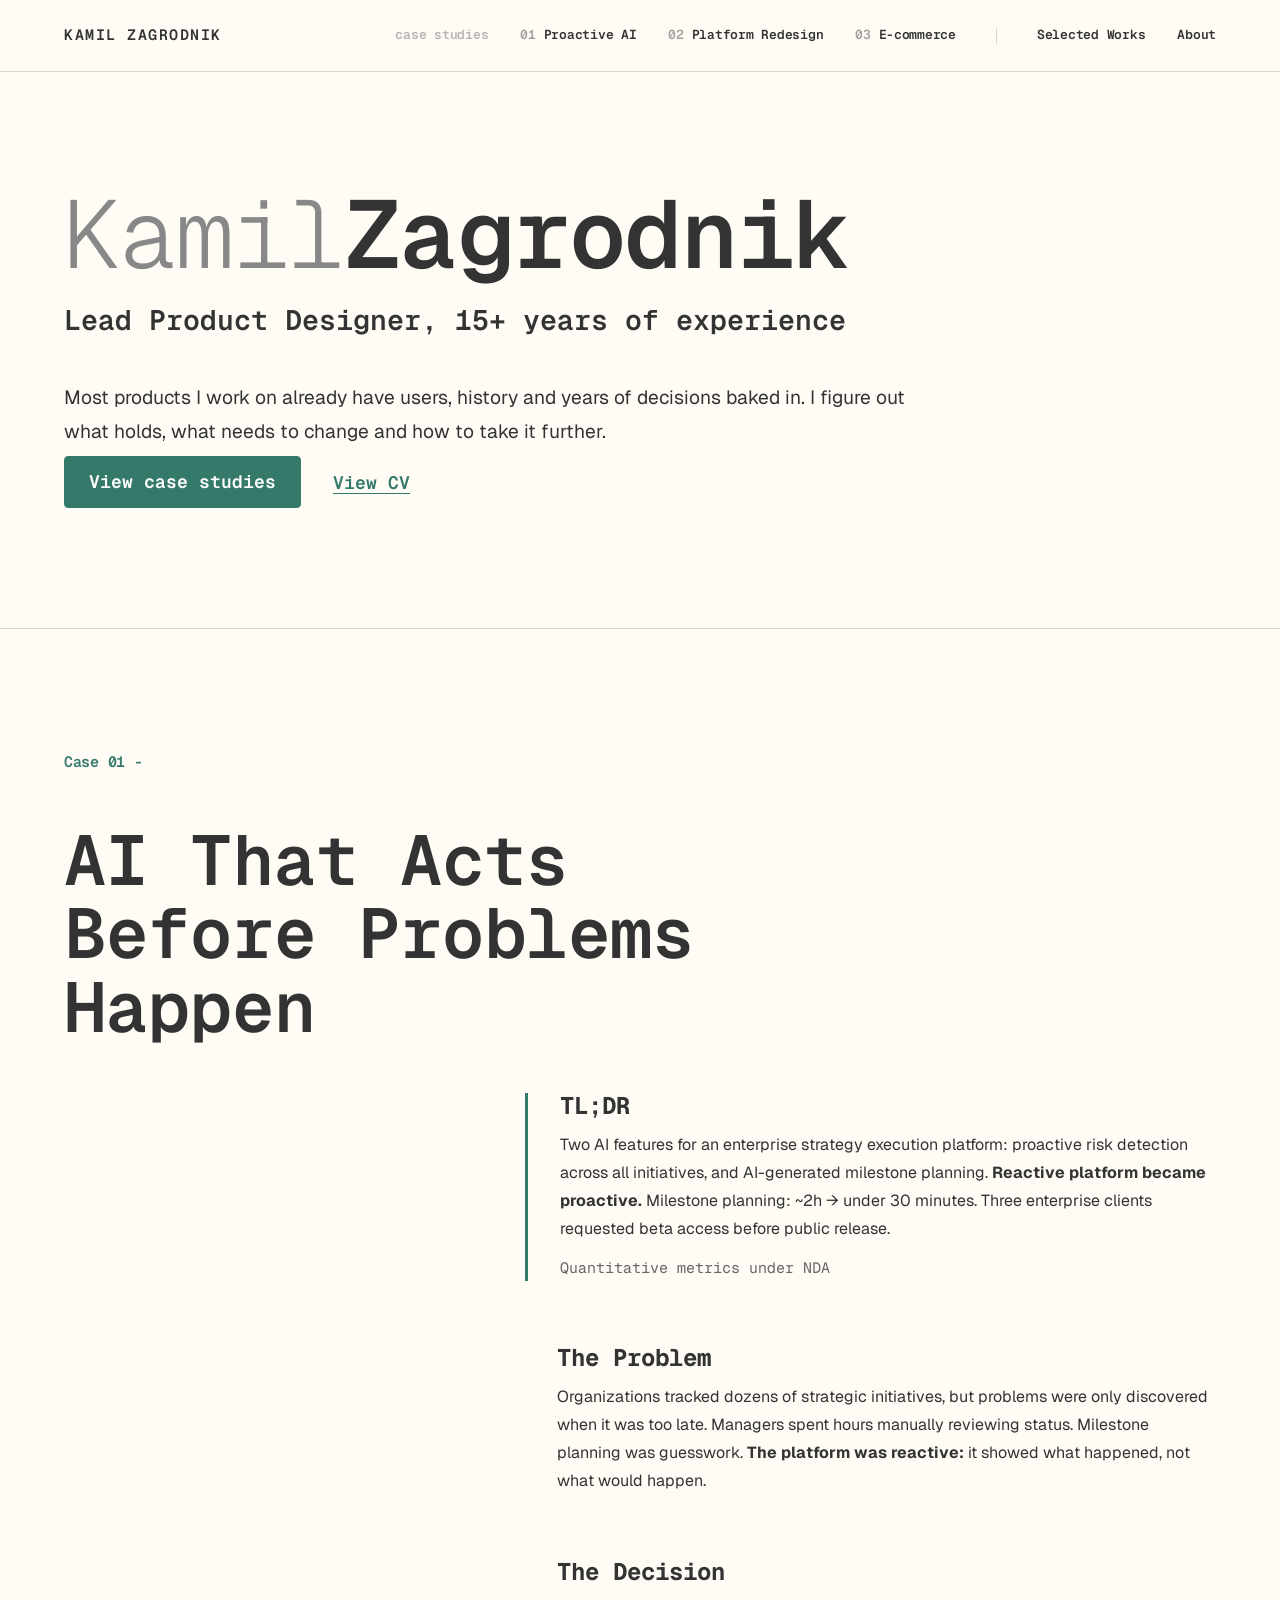
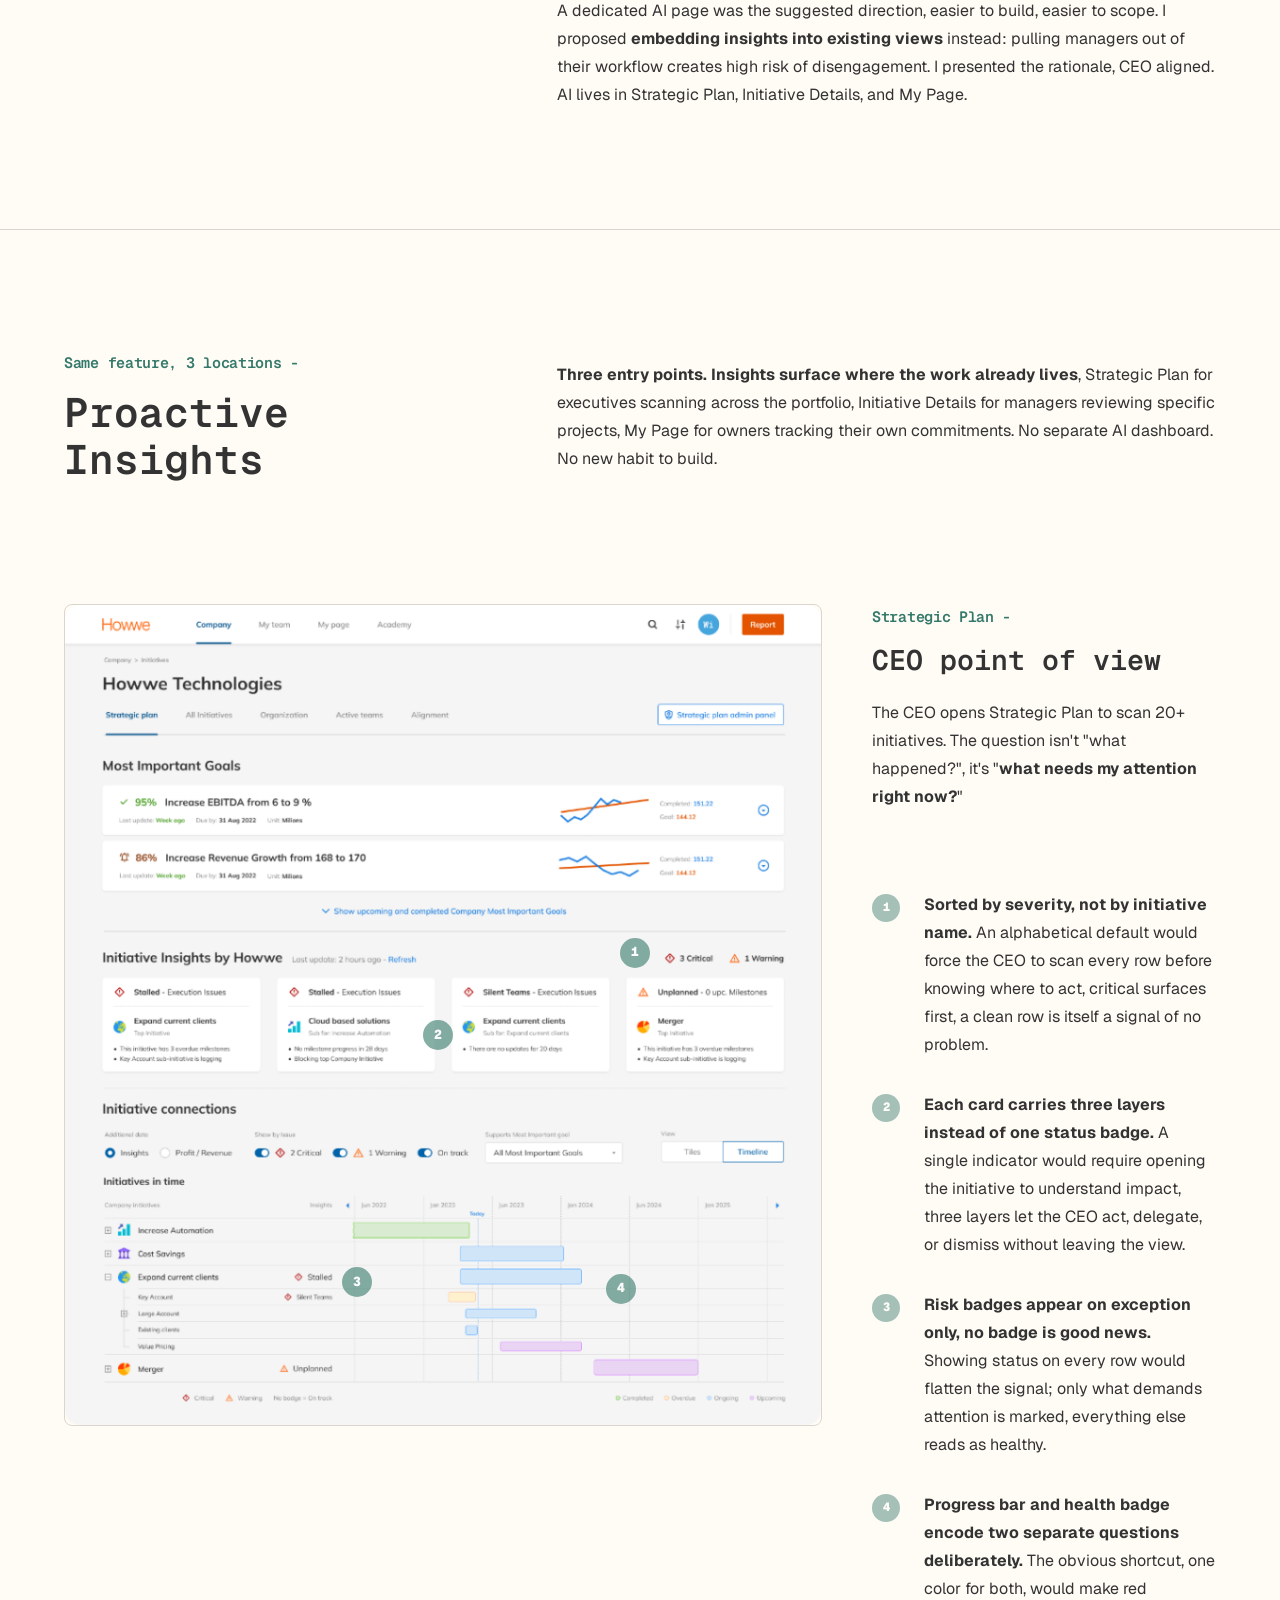
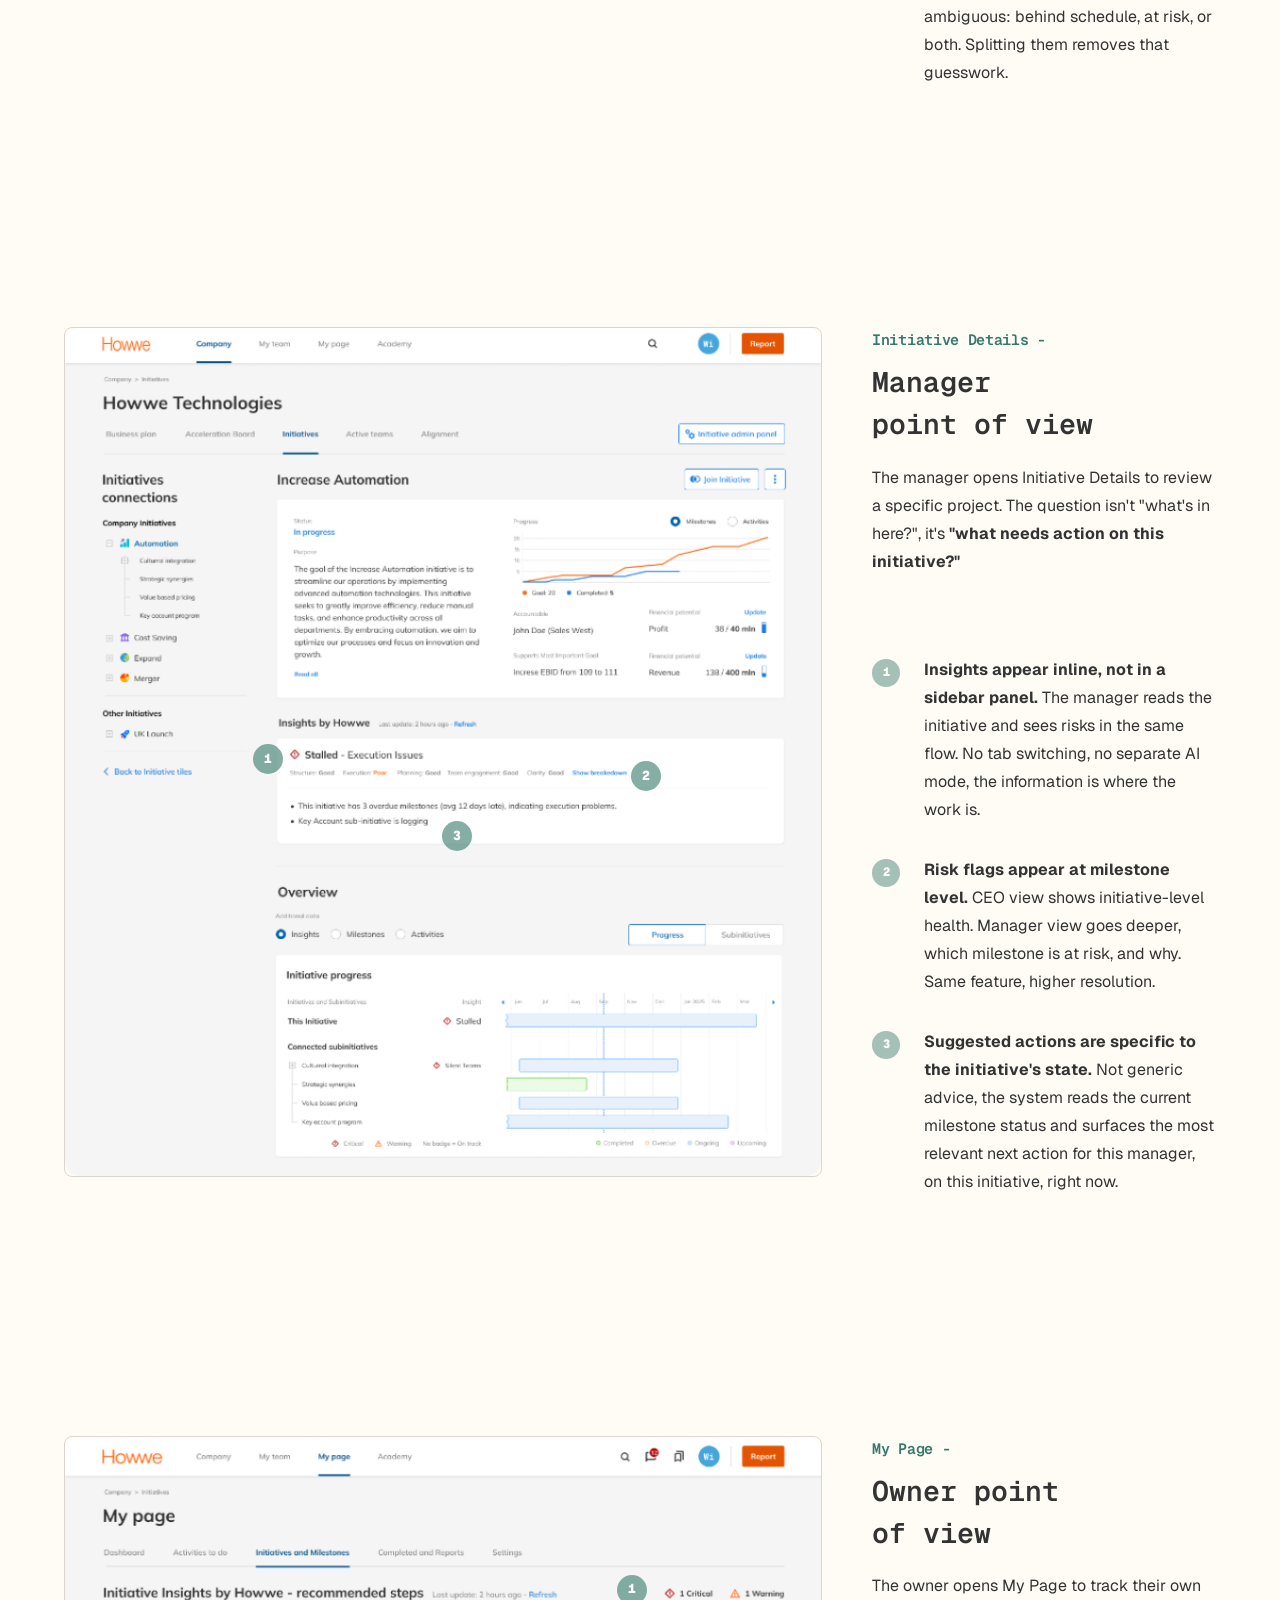
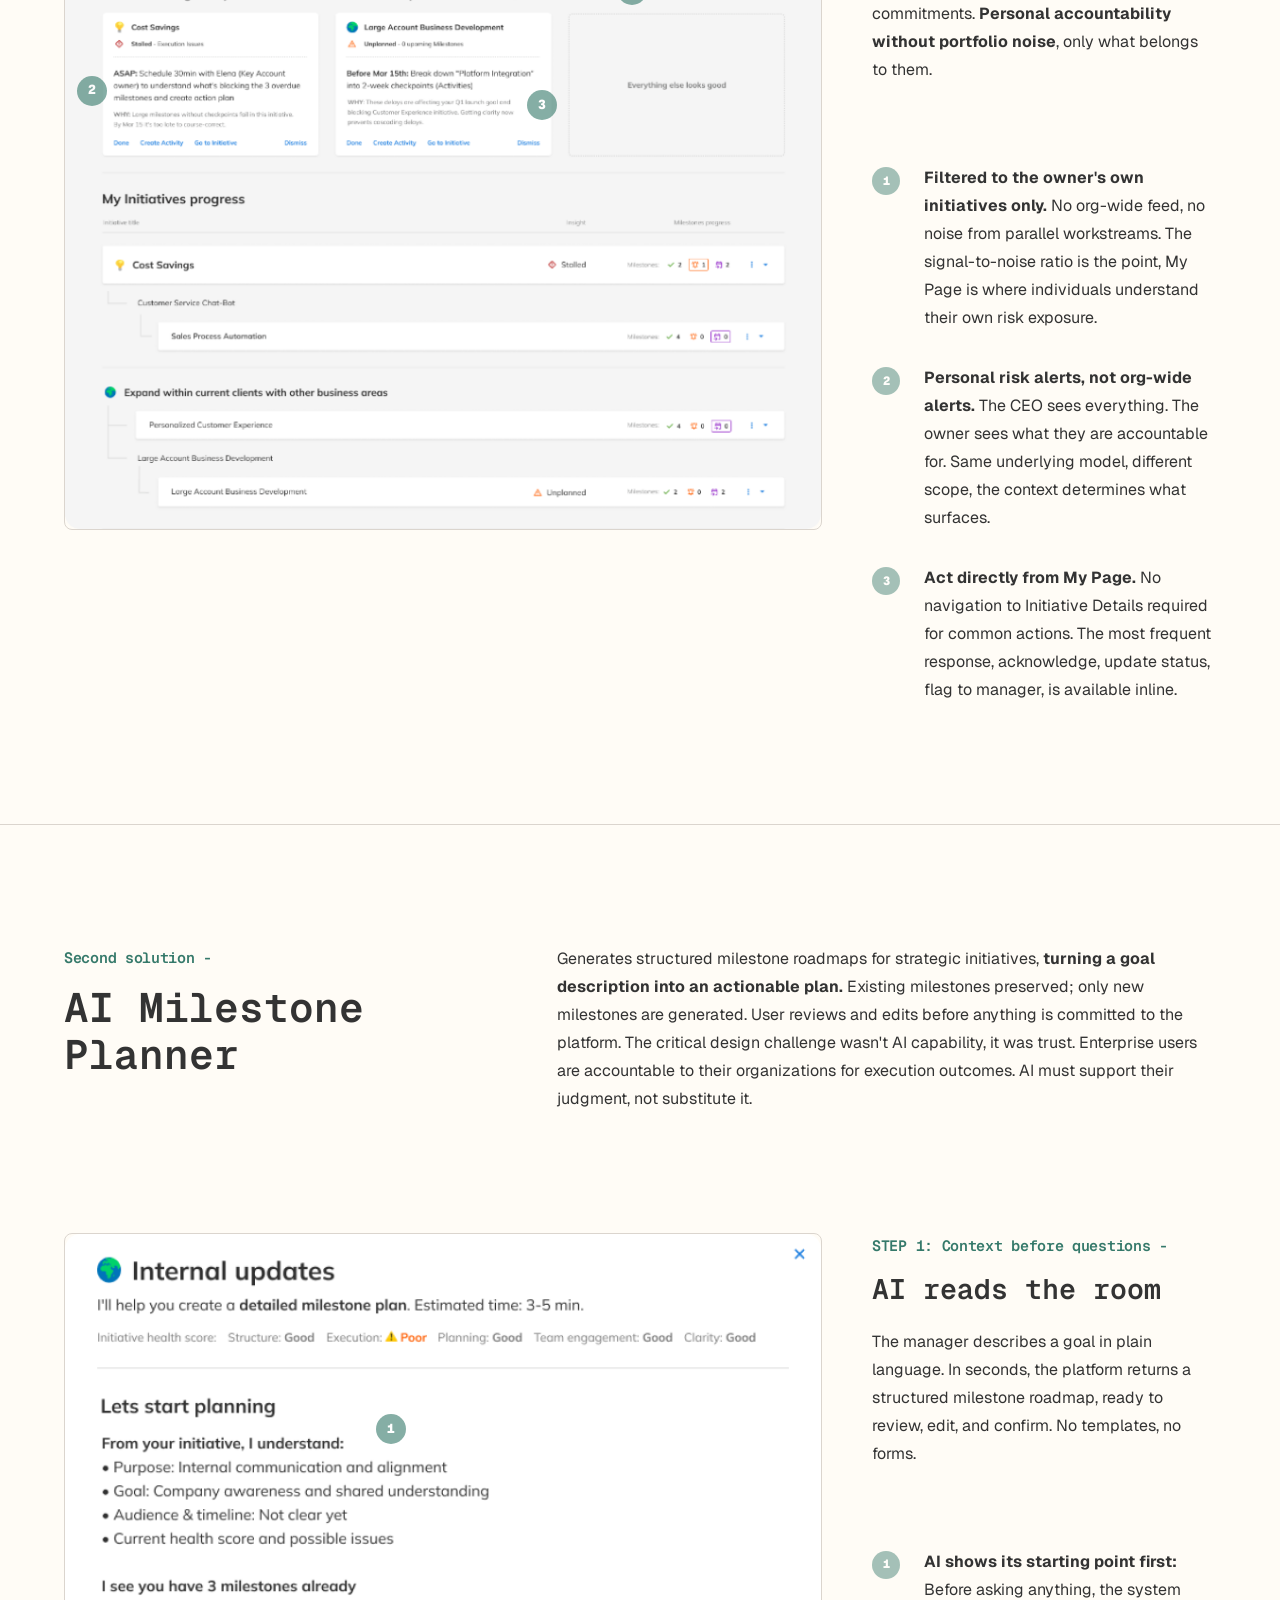
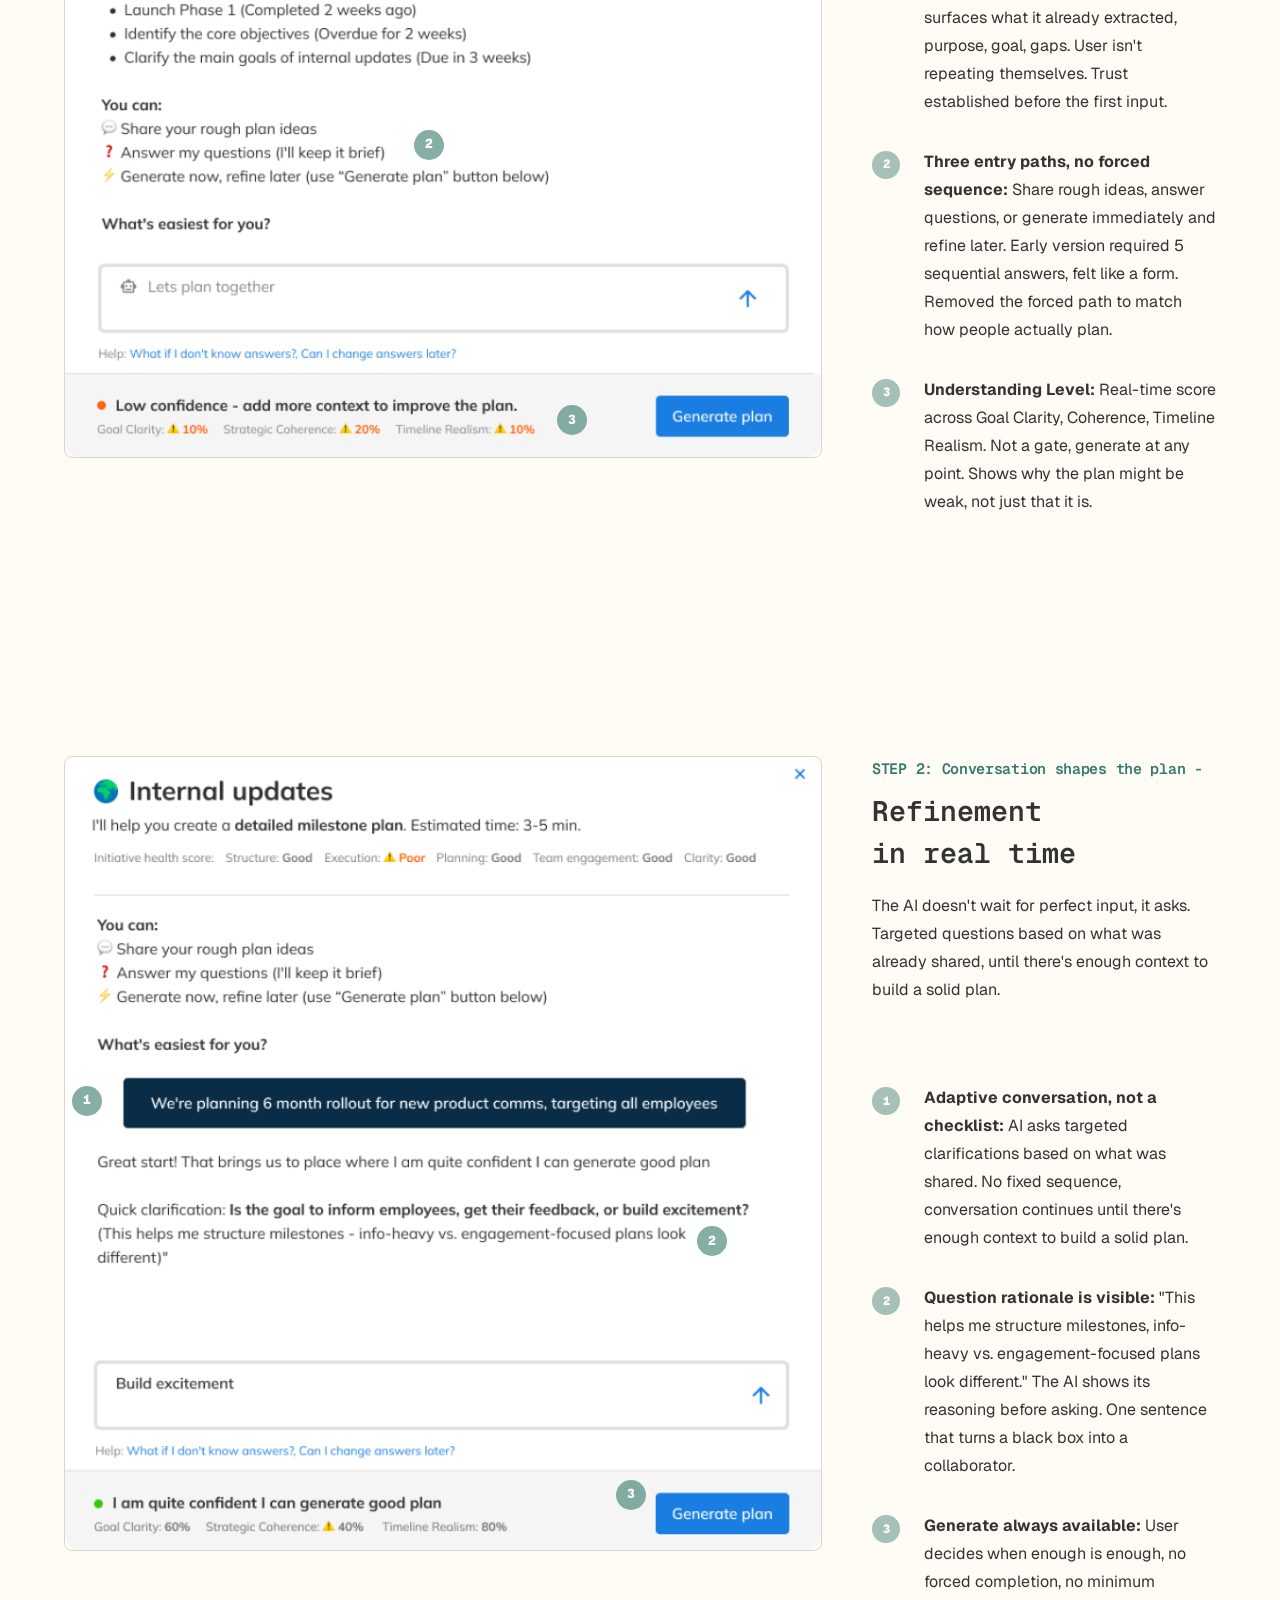
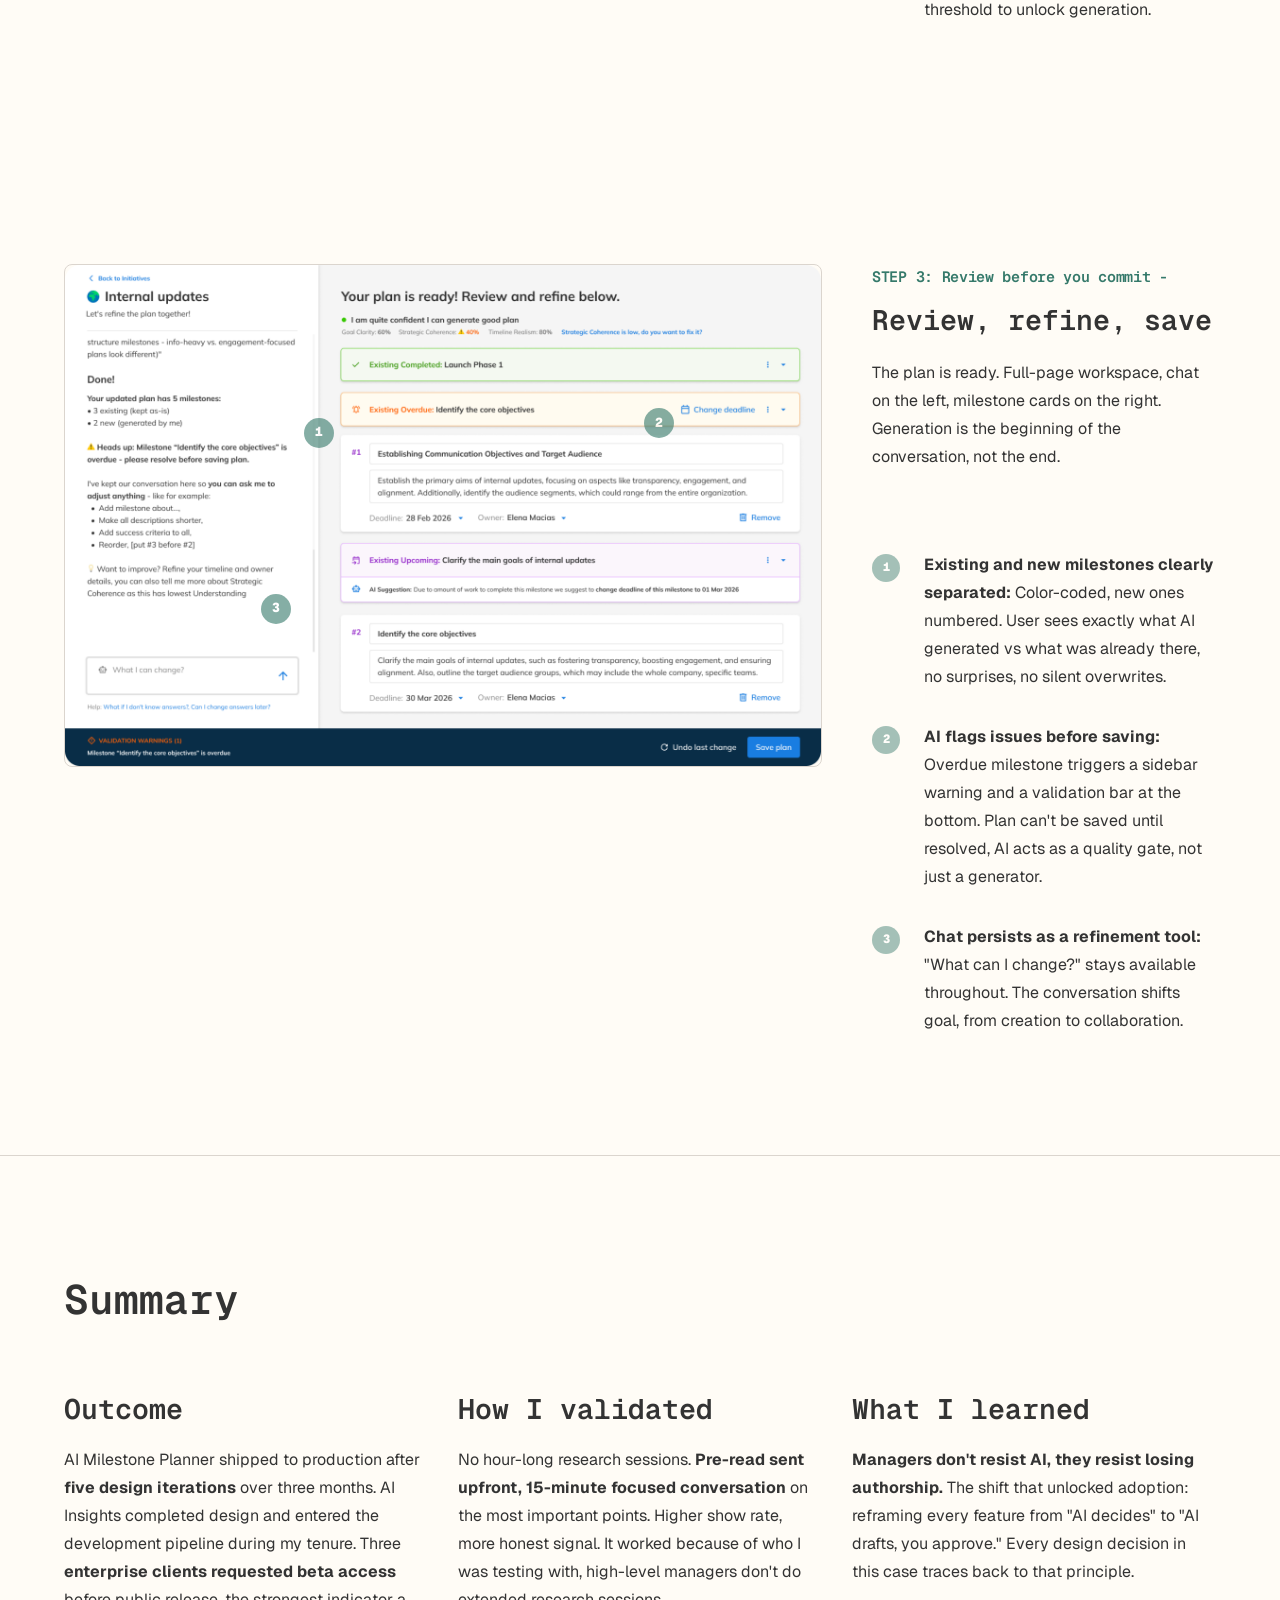
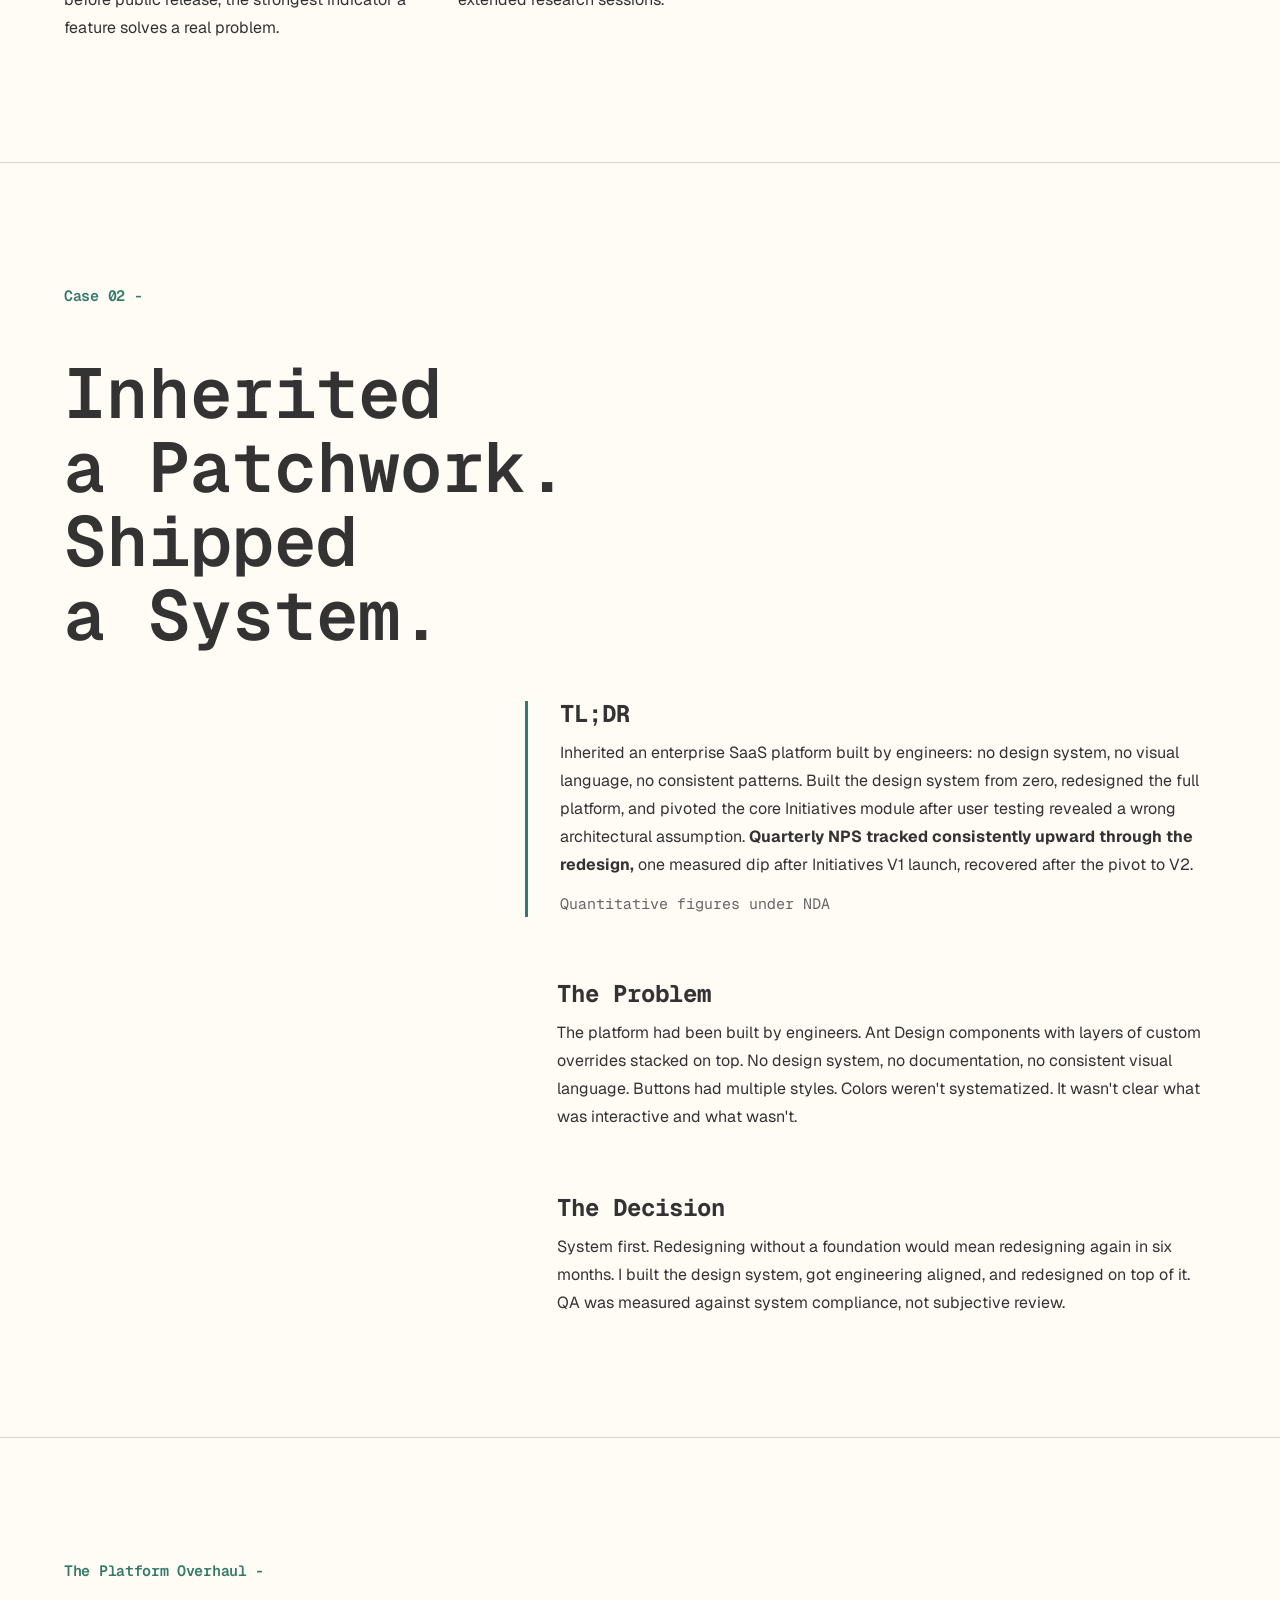
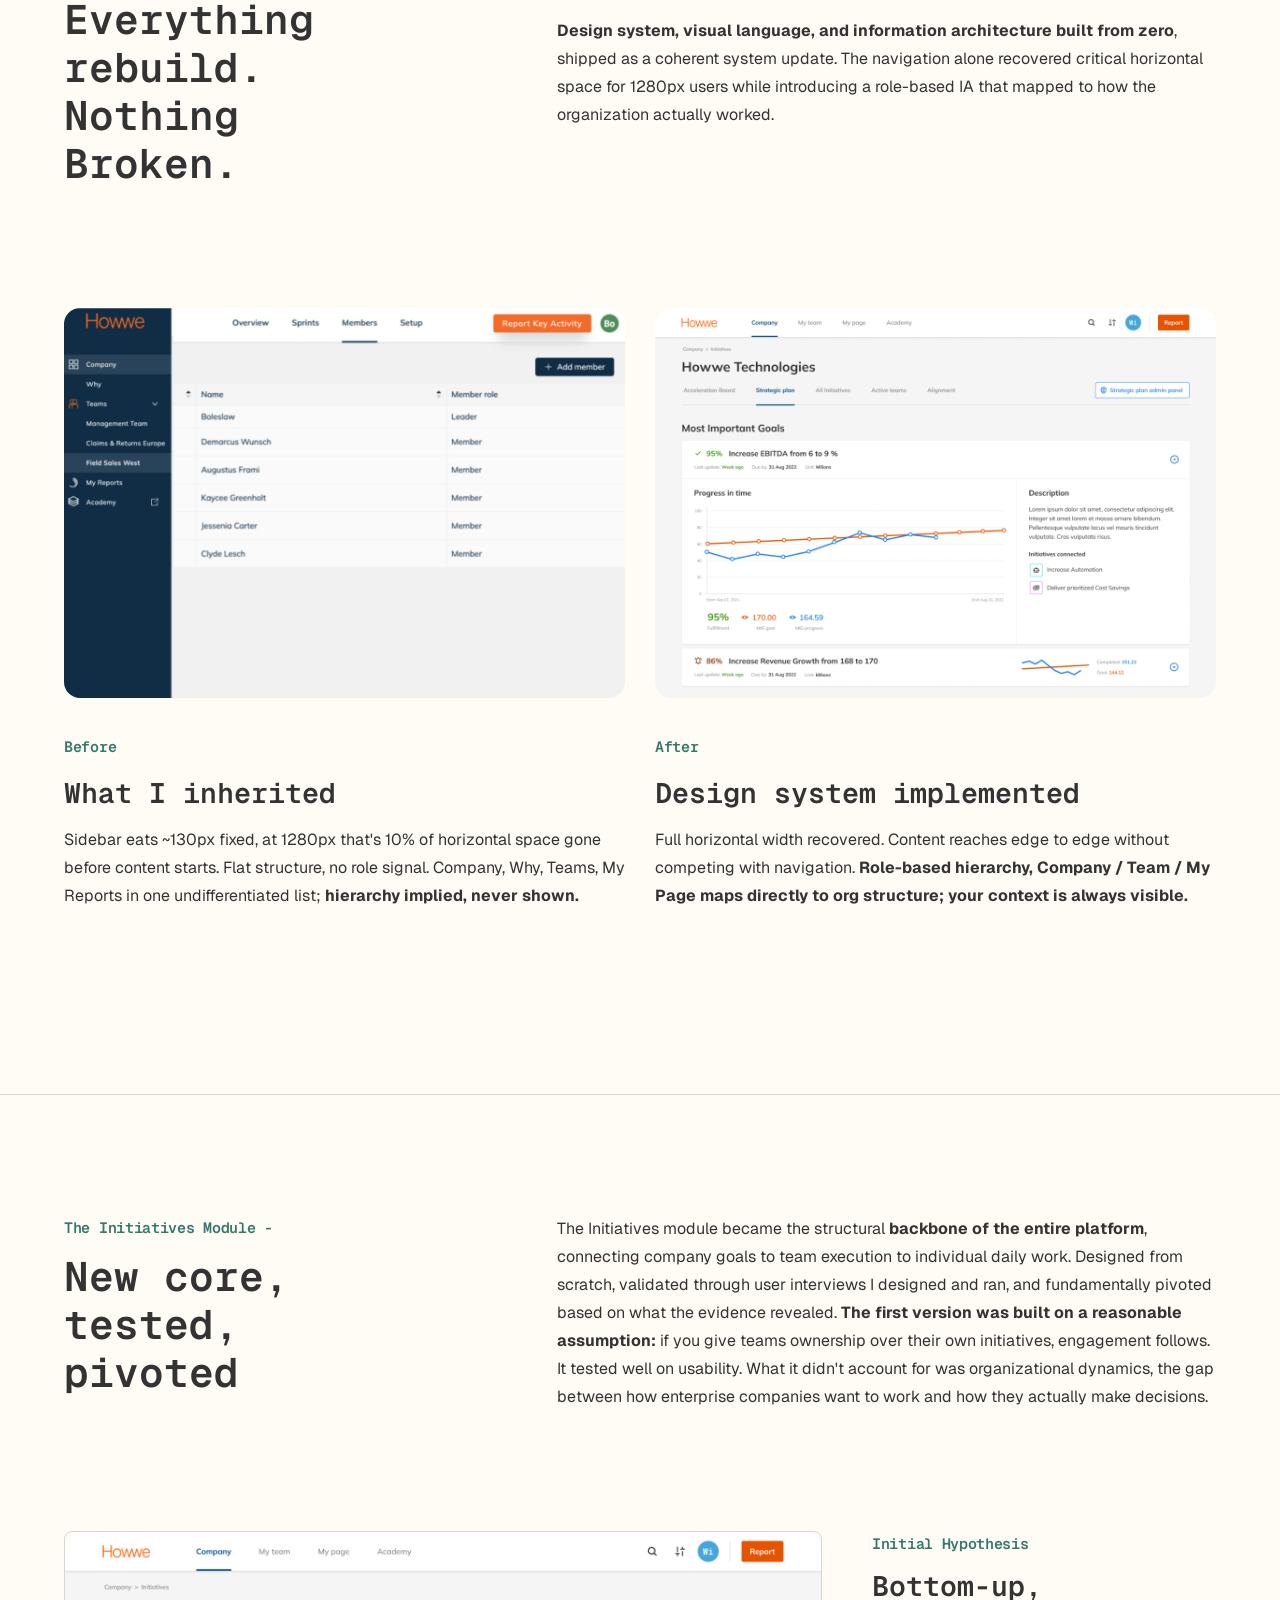
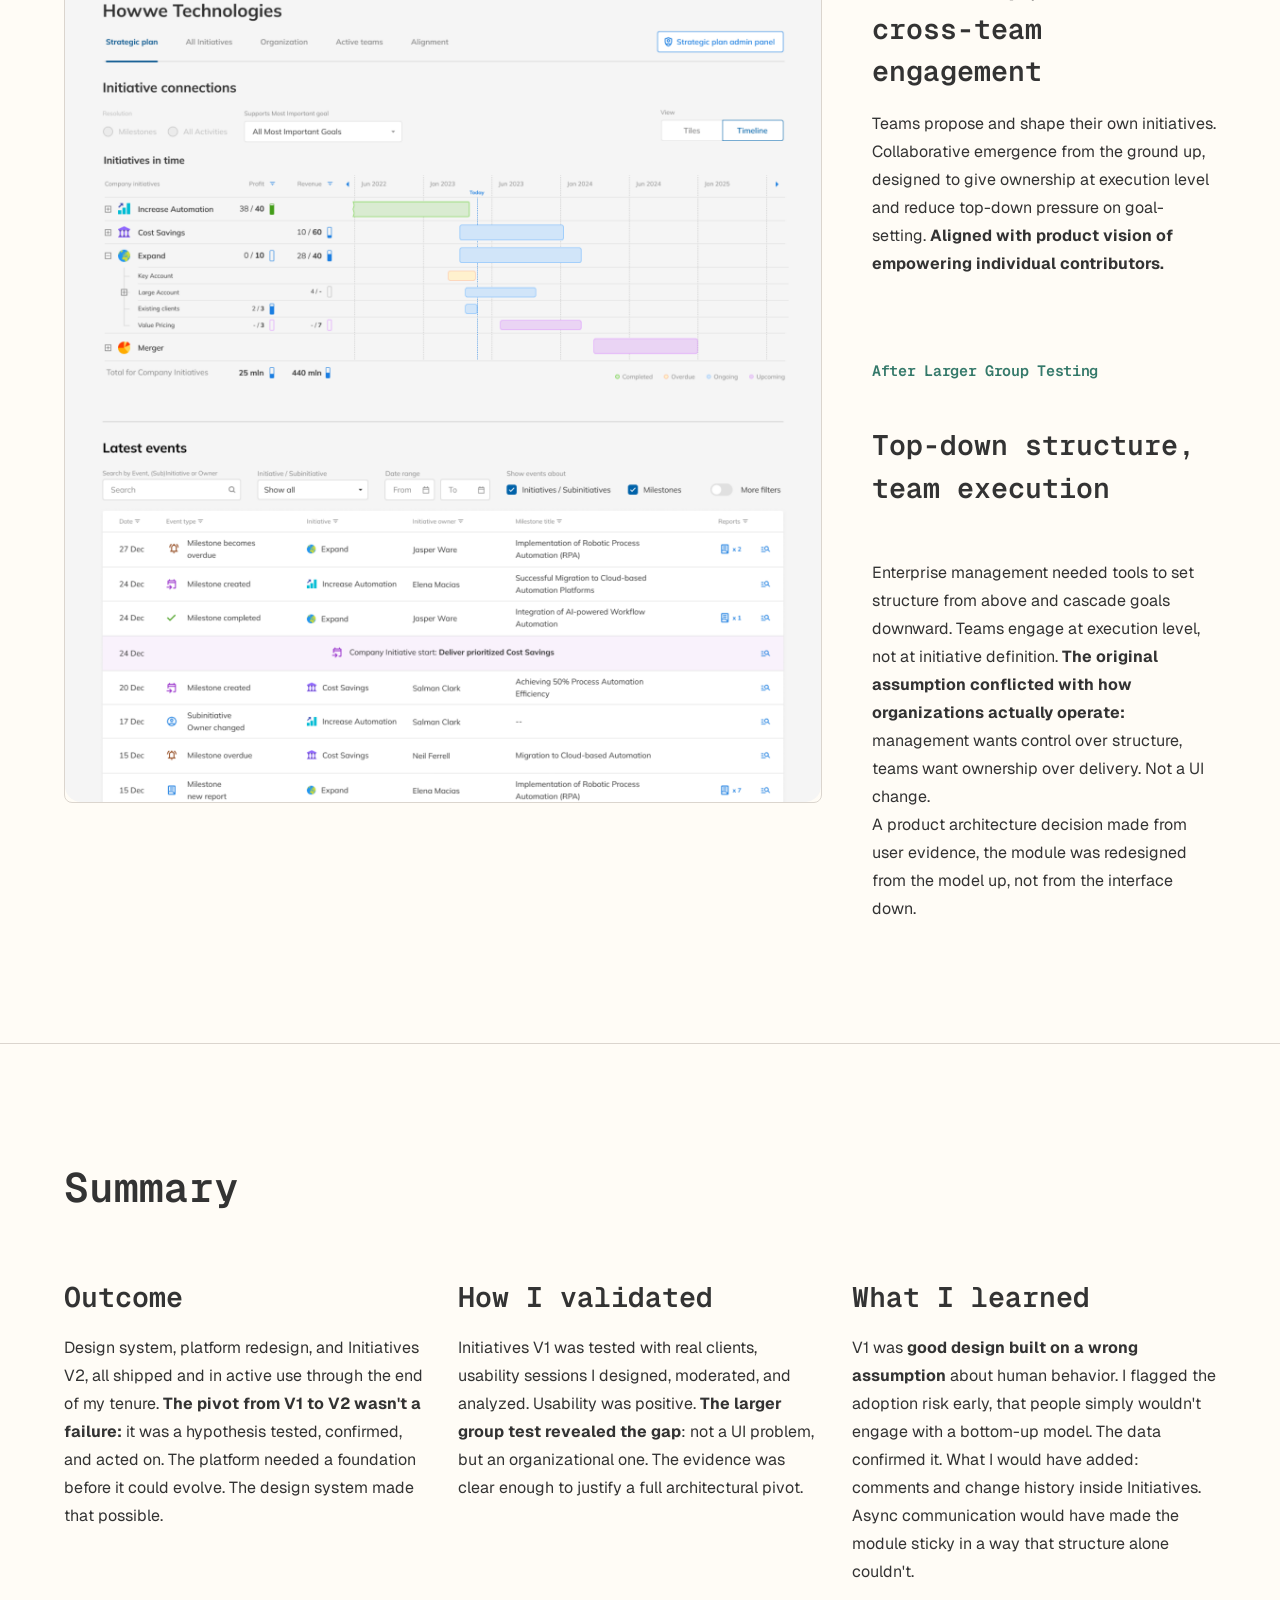
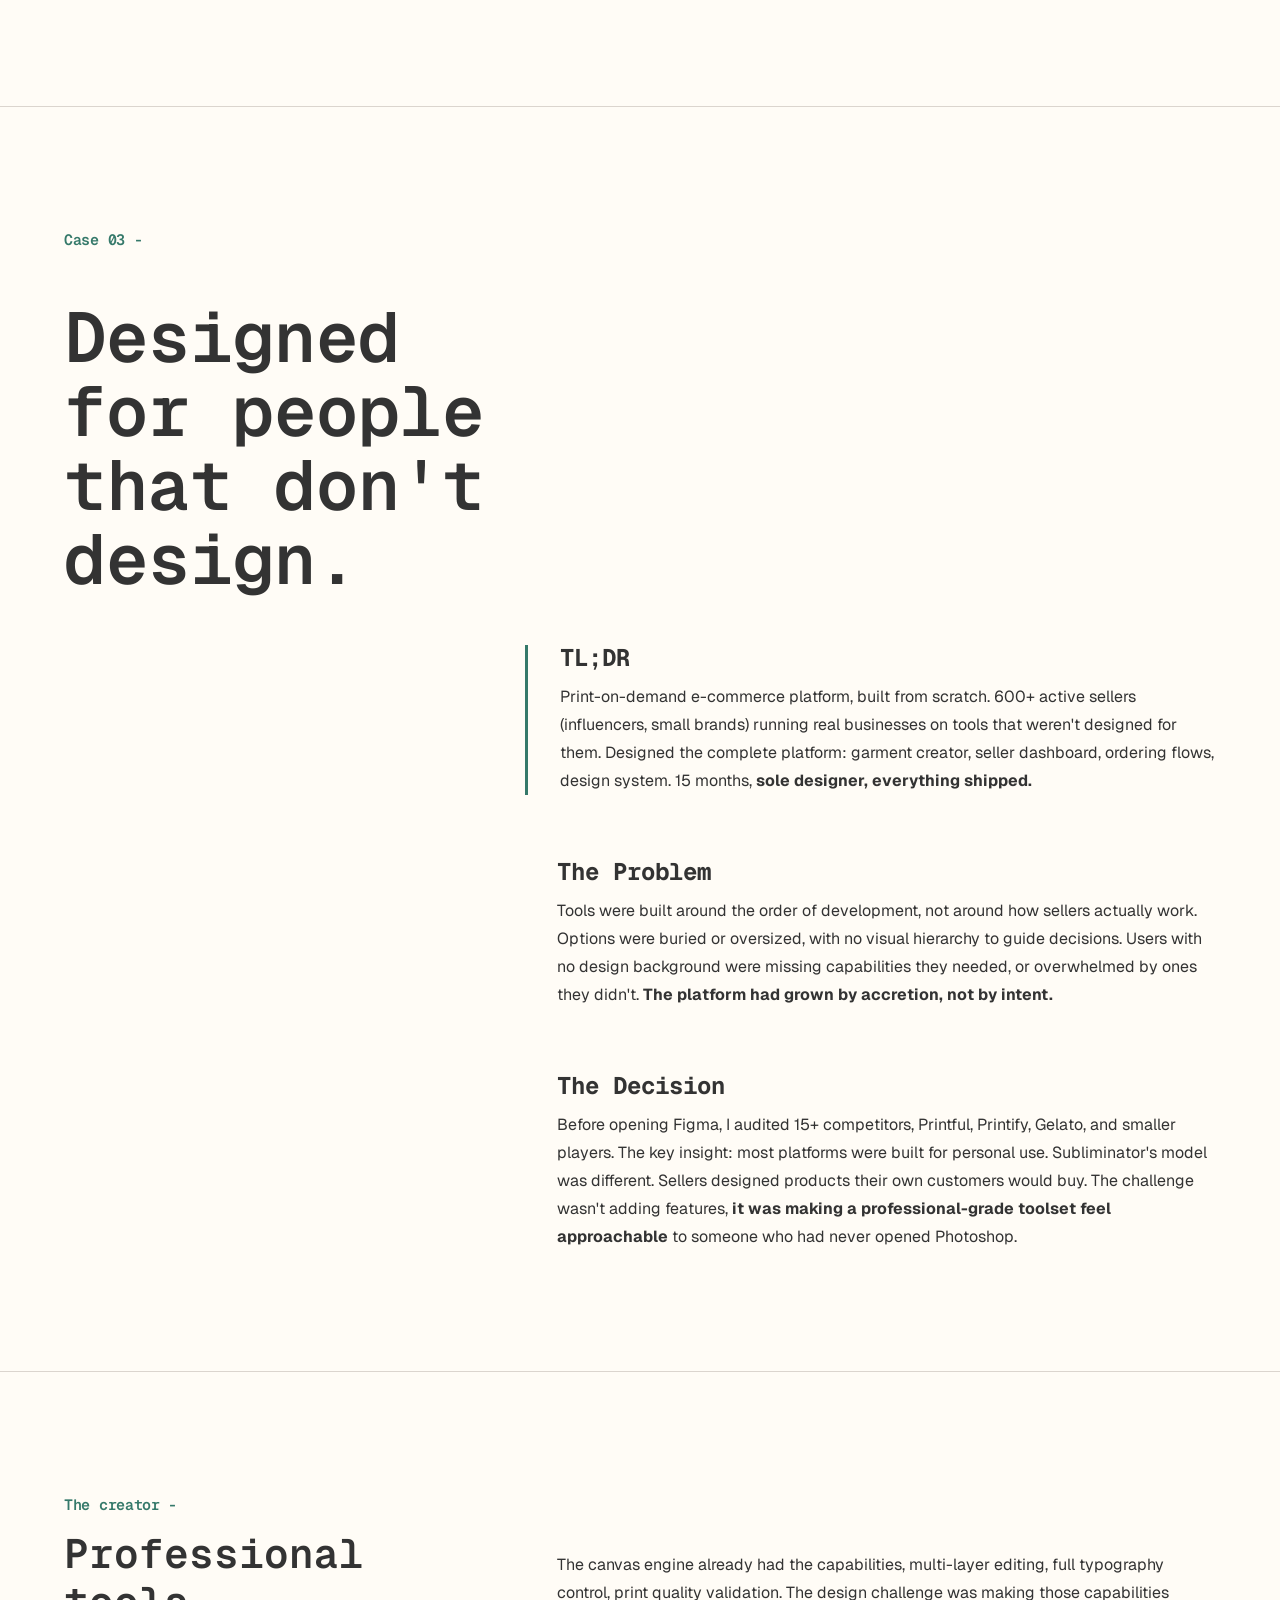
==== index.html @ 60d69609 "Add TL;DR blocks to all three case studies, remove Opportunity sections - Case 01/02/03: TL;DR added" ====
<!DOCTYPE html>
<html lang="en">
<head>
  <meta charset="UTF-8">
  <meta name="viewport" content="width=device-width, initial-scale=1.0">
  <title>Kamil Zagrodnik - Lead Product Designer</title>
  <meta name="description" content="Kamil Zagrodnik — Lead Product Designer with 15+ years of experience. Case studies: AI features for enterprise SaaS, platform redesign, e-commerce tools.">
  <meta property="og:title" content="Kamil Zagrodnik — Lead Product Designer">
  <meta property="og:description" content="Kamil Zagrodnik — Lead Product Designer with 15+ years of experience. Case studies: AI features for enterprise SaaS, platform redesign, e-commerce tools.">
  <meta property="og:type" content="website">
  <meta property="og:url" content="https://kamilzagrodnik.com">
  <meta name="twitter:card" content="summary_large_image">

  <link rel="icon" type="image/svg+xml" href="favicon.svg">

  <!-- Microsoft Clarity -->
  <script type="text/javascript">
    (function(c,l,a,r,i,t,y){
        c[a]=c[a]||function(){(c[a].q=c[a].q||[]).push(arguments)};
        t=l.createElement(r);t.async=1;t.src="https://www.clarity.ms/tag/"+i;
        y=l.getElementsByTagName(r)[0];y.parentNode.insertBefore(t,y);
    })(window, document, "clarity", "script", "wtmmx0fonj");
  </script>

  <!-- Google Analytics 4 -->
  <script async src="https://www.googletagmanager.com/gtag/js?id=G-CGJWFQN2T9"></script>
  <script>
    window.dataLayer = window.dataLayer || [];
    function gtag(){dataLayer.push(arguments);}
    gtag('js', new Date());
    gtag('config', 'G-CGJWFQN2T9');
  </script>

  <!-- Fonts: Geist + Geist Mono via Google Fonts -->
  <link rel="preconnect" href="https://fonts.googleapis.com">
  <link rel="preconnect" href="https://fonts.gstatic.com" crossorigin>
  <link href="https://fonts.googleapis.com/css2?family=Geist:wght@300;400;600;700;900&family=Geist+Mono:wght@300;400;600;700&display=swap" rel="stylesheet">

  <link rel="stylesheet" href="tokens.css">
  <link rel="stylesheet" href="styles.css">
  <style>
    @media (max-width: 1024px) {
      .annotated-split__grid { display: block !important; }
      .annotated-split__context { margin-bottom: 16px !important; padding-left: 0 !important; }
      .annotated-split__image { position: relative !important; margin-bottom: 40px !important; }
      .annotated-split__annotations { padding-left: 0 !important; }
    }
  </style>
</head>
<body>

  <a href="#main-content" class="skip-link">Skip to main content</a>

  <!-- ========================================================
       NAV
  ======================================================== -->
  <header class="nav">
    <div class="nav__inner">
      <a href="#" class="nav__logo">Kamil Zagrodnik</a>
      <nav class="nav__links" aria-label="Main navigation">
        <span class="nav__group-label">case studies</span>
        <a href="#ai-features"       class="nav__link"><span class="nav__num">01</span> Proactive AI</a>
        <a href="#platform-redesign" class="nav__link"><span class="nav__num">02</span> Platform Redesign</a>
        <a href="#ecommerce"         class="nav__link"><span class="nav__num">03</span> E-commerce</a>
        <span class="nav__divider" aria-hidden="true"></span>
        <a href="#more-work"         class="nav__link">Selected Works</a>
        <a href="#about"             class="nav__link">About</a>
      </nav>
      <button class="nav__toggle" aria-expanded="false" aria-label="Open navigation">
        <span class="nav__toggle-bar"></span>
        <span class="nav__toggle-bar"></span>
        <span class="nav__toggle-bar"></span>
      </button>
    </div>
  </header>
  <div class="nav__overlay" aria-hidden="true"></div>

  <!-- ========================================================
       HERO
  ======================================================== -->
  <main id="main-content">
    <section class="hero">
      <div class="hero__inner">

        <h1 class="hero__name">
          <span class="hero__name-first">Kamil</span
          ><span class="hero__name-last">Zagrodnik</span>
        </h1>

        <p class="hero__subtitle" data-copy="hero-subtitle">
          Lead Product Designer, 15+ years of experience
        </p>

        <p class="hero__body" data-copy="hero-body">
          Shipped AI features to enterprise SaaS teams.
          Built e-commerce tools for hundreds of active sellers.
          <strong>I own the full design process</strong> - and I work best
          where the problem is undefined and the stakes are real.
        </p>

        <div class="hero__ctas">
          <a href="#ai-features" class="btn btn--primary">View case studies</a>
          <a href="Kamil_Zagrodnik_CV.pdf" class="btn--link" target="_blank" rel="noopener">View CV</a>
        </div>

      </div>
    </section>
  <!-- ========================================================
       CASE 01 - INTRO
  ======================================================== -->
  <section class="case-intro" id="ai-features">
    <div class="case-intro__inner">

      <span class="case-label reveal" data-delay="0" data-copy="case01-intro-label">Case 01 -</span>
      <h2 class="case-title reveal" data-delay="100" data-copy="case01-intro-title">AI That Acts<br>Before Problems<br>Happen</h2>

      <div class="case-blocks">

        <div class="block block--card reveal" data-delay="150">
          <h3 class="block__heading">TL;DR</h3>
          <p class="block__body">Two AI features for an enterprise strategy execution platform: proactive risk detection across all initiatives, and AI-generated milestone planning. <strong>Reactive platform became proactive.</strong> Milestone planning: ~2h → under 30 minutes. Three enterprise clients requested beta access before public release.</p>
          <p style="font-family: var(--font-mono); font-size: var(--nav-size); color: var(--color-secondary); margin-top: var(--space-3);">Quantitative metrics under NDA</p>
        </div>

        <div class="block reveal" data-delay="200">
          <h3 class="block__heading" data-copy="label-the-problem">The Problem</h3>
          <p class="block__body" data-copy="case01-intro-problem-body">Organizations tracked dozens of strategic initiatives - but problems were only discovered when it was too late. Managers spent hours manually reviewing status. Milestone planning was guesswork. <strong>The platform was reactive:</strong> it showed what happened, not what would happen.</p>
        </div>

<div class="block reveal" data-delay="400">
          <h3 class="block__heading" data-copy="label-the-decision">The Decision</h3>
          <p class="block__body" data-copy="case01-intro-decision-body">A dedicated AI page was the suggested direction - easier to build, easier to scope. I proposed <strong>embedding insights into existing views</strong> instead: pulling managers out of their workflow creates high risk of disengagement. I presented the rationale, CEO aligned. AI lives in Strategic Plan, Initiative Details, and My Page.</p>
        </div>

      </div>
    </div>
  </section>

  <!-- ========================================================
       PROACTIVE INSIGHTS
  ======================================================== -->
  <section class="solution">

    <!-- Header row: label + title left / desc right -->
    <div class="solution__intro">
      <div class="solution__intro-inner">
        <div class="solution__header">
          <span class="case-label reveal" data-delay="0" data-copy="case01-solution1-label">Same feature, 3 locations -</span>
          <h3 class="solution__title reveal" data-delay="100" data-copy="case01-solution1-title">Proactive<br>Insights</h3>
        </div>
        <p class="solution__desc reveal" data-delay="200" data-copy="case01-solution1-desc">
          Three entry points. Insights <strong>surface where the work already lives</strong> - Strategic Plan for executives scanning across the portfolio, Initiative Details for managers reviewing specific projects, My Page for owners tracking their own commitments. No separate AI dashboard. No new habit to build.
        </p>
      </div>
    </div>

    <!-- Split: image left / annotations right -->
    <div class="annotated-split annotated-split--flush">
      <div class="annotated-split__inner">

        <!-- Grid: image (spans 2 rows) | context row 1 | annotations row 2 -->
        <div class="annotated-split__grid annotated-split__grid--8-4">

          <div class="annotated-split__context">
            <span class="case-label reveal" data-delay="0" data-copy="case01-ceo-label">Strategic Plan -</span>
            <h4 class="ann-title reveal" data-delay="100" data-copy="case01-ceo-title">CEO point of view</h4>
            <p class="ann-intro reveal" data-delay="200" data-copy="case01-ceo-intro">The CEO opens Strategic Plan to scan 20+ initiatives. The question isn't "what happened?" - it's "<strong>what needs my attention right now?</strong>"</p>
          </div>

          <div class="annotated-split__image reveal" data-delay="0">
            <img src="img/case01-01.png" alt="Howwe Strategic Plan - CEO view" width="1600" height="1734">
            <span class="pin" aria-hidden="true" data-index="1" style="--pin-x: 75.4%; --pin-y: 42.4%">1</span>
            <span class="pin" aria-hidden="true" data-index="2" style="--pin-x: 49.4%; --pin-y: 52.5%">2</span>
            <span class="pin" aria-hidden="true" data-index="3" style="--pin-x: 38.6%; --pin-y: 82.6%">3</span>
            <span class="pin" aria-hidden="true" data-index="4" style="--pin-x: 73.6%; --pin-y: 83.4%">4</span>
          </div>

          <div class="annotated-split__annotations">
            <div class="ann-item reveal" data-delay="100" data-index="1">
              <span class="ann-item__num">1</span>
              <p class="ann-item__body" data-copy="case01-ceo-1"></p>
            </div>
            <div class="ann-item reveal" data-delay="200" data-index="2">
              <span class="ann-item__num">2</span>
              <p class="ann-item__body" data-copy="case01-ceo-2"></p>
            </div>
            <div class="ann-item reveal" data-delay="300" data-index="3">
              <span class="ann-item__num">3</span>
              <p class="ann-item__body" data-copy="case01-ceo-3"></p>
            </div>
            <div class="ann-item reveal" data-delay="400" data-index="4">
              <span class="ann-item__num">4</span>
              <p class="ann-item__body" data-copy="case01-ceo-4"></p>
            </div>
          </div>

        </div>
      </div>
    </div>

    <!-- Initiative Details view -->
    <div class="annotated-split annotated-split--flush">
      <div class="annotated-split__inner">
        <div class="annotated-split__grid annotated-split__grid--8-4">

          <div class="annotated-split__context">
            <span class="case-label reveal" data-delay="0" data-copy="case01-manager-label">Initiative Details -</span>
            <h4 class="ann-title reveal" data-delay="100" data-copy="case01-manager-title">Manager<br>point of view</h4>
            <p class="ann-intro reveal" data-delay="200" data-copy="case01-manager-intro">The manager opens Initiative Details to review a specific project. The question isn't "what's in here?" - it's <strong>"what needs action on this initiative?"</strong></p>
          </div>

          <div class="annotated-split__image reveal" data-delay="0">
            <img src="img/case01-02.png" alt="Howwe Initiative Details - Manager view" width="1600" height="1796">
            <span class="pin" aria-hidden="true" data-index="1" style="--pin-x: 26.9%; --pin-y: 50.8%">1</span>
            <span class="pin" aria-hidden="true" data-index="2" style="--pin-x: 76.9%; --pin-y: 52.8%">2</span>
            <span class="pin" aria-hidden="true" data-index="3" style="--pin-x: 51.9%; --pin-y: 59.9%">3</span>
          </div>

          <div class="annotated-split__annotations">
            <div class="ann-item reveal" data-delay="100" data-index="1">
              <span class="ann-item__num">1</span>
              <p class="ann-item__body" data-copy="case01-manager-1"></p>
            </div>
            <div class="ann-item reveal" data-delay="200" data-index="2">
              <span class="ann-item__num">2</span>
              <p class="ann-item__body" data-copy="case01-manager-2"></p>
            </div>
            <div class="ann-item reveal" data-delay="300" data-index="3">
              <span class="ann-item__num">3</span>
              <p class="ann-item__body" data-copy="case01-manager-3"></p>
            </div>
          </div>

        </div>
      </div>
    </div>

    <!-- My Page view -->
    <div class="annotated-split">
      <div class="annotated-split__inner">
        <div class="annotated-split__grid annotated-split__grid--8-4">

          <div class="annotated-split__context">
            <span class="case-label reveal" data-delay="0" data-copy="case01-owner-label">My Page -</span>
            <h4 class="ann-title reveal" data-delay="100" data-copy="case01-owner-title">Owner<br>point of view</h4>
            <p class="ann-intro reveal" data-delay="200" data-copy="case01-owner-intro">The owner opens My Page to track their own commitments. <strong>Personal accountability without portfolio noise</strong> - only what belongs to them.</p>
          </div>

          <div class="annotated-split__image reveal" data-delay="0">
            <img src="img/case01-03.png" alt="Howwe My Page - Owner view" width="1600" height="1466">
            <span class="pin" aria-hidden="true" data-index="1" style="--pin-x: 75.0%; --pin-y: 22.1%">1</span>
            <span class="pin" aria-hidden="true" data-index="2" style="--pin-x: 3.6%; --pin-y: 36.7%">2</span>
            <span class="pin" aria-hidden="true" data-index="3" style="--pin-x: 63.1%; --pin-y: 38.8%">3</span>
          </div>

          <div class="annotated-split__annotations">
            <div class="ann-item reveal" data-delay="100" data-index="1">
              <span class="ann-item__num">1</span>
              <p class="ann-item__body" data-copy="case01-owner-1"></p>
            </div>
            <div class="ann-item reveal" data-delay="200" data-index="2">
              <span class="ann-item__num">2</span>
              <p class="ann-item__body" data-copy="case01-owner-2"></p>
            </div>
            <div class="ann-item reveal" data-delay="300" data-index="3">
              <span class="ann-item__num">3</span>
              <p class="ann-item__body" data-copy="case01-owner-3"></p>
            </div>
          </div>

        </div>
      </div>
    </div>

  </section>

  <!-- ========================================================
       CASE 01 - AI MILESTONE PLANNER
  ======================================================== -->
  <section class="solution">

    <div class="solution__intro">
      <div class="solution__intro-inner">
        <div class="solution__header">
          <span class="case-label reveal" data-delay="0" data-copy="case01-solution2-label">Second feature -</span>
          <h3 class="solution__title reveal" data-delay="100" data-copy="case01-solution2-title">AI reads<br>the room</h3>
        </div>
        <p class="solution__desc reveal" data-delay="200" data-copy="case01-solution2-desc">
          The manager describes a goal in plain language. In seconds, the platform returns a structured milestone roadmap - ready to review, edit, and confirm. <strong>No templates, no forms.</strong> The AI doesn't wait for perfect input - it asks. Targeted questions based on what was already shared, until there's enough context to build a solid plan.
        </p>
      </div>
    </div>

    <!-- STEP 1 -->
    <div class="annotated-split annotated-split--flush">
      <div class="annotated-split__inner">
        <div class="annotated-split__grid annotated-split__grid--8-4">

          <div class="annotated-split__context">
            <span class="case-label reveal" data-delay="0" data-copy="case01-step1-label">STEP 1 -</span>
            <h4 class="ann-title reveal" data-delay="100" data-copy="case01-step1-title">Context before<br>questions</h4>
            <p class="ann-intro reveal" data-delay="200" data-copy="case01-step1-intro">Before asking anything, the system surfaces what it already extracted - purpose, goals, timeline. <strong>No blank canvas, no cold start.</strong></p>
          </div>

          <div class="annotated-split__image reveal" data-delay="0">
            <img src="img/case01-04.png" alt="AI Milestone Planner - Step 1: Context before questions" width="1600" height="1742">
            <span class="pin" aria-hidden="true" data-index="1" style="--pin-x: 43.1%; --pin-y: 23.7%">1</span>
            <span class="pin" aria-hidden="true" data-index="2" style="--pin-x: 48.1%; --pin-y: 62.0%">2</span>
            <span class="pin" aria-hidden="true" data-index="3" style="--pin-x: 67.0%; --pin-y: 95.5%">3</span>
          </div>

          <div class="annotated-split__annotations">
            <div class="ann-item reveal" data-delay="100" data-index="1">
              <span class="ann-item__num">1</span>
              <p class="ann-item__body" data-copy="case01-step1-1"></p>
            </div>
            <div class="ann-item reveal" data-delay="200" data-index="2">
              <span class="ann-item__num">2</span>
              <p class="ann-item__body" data-copy="case01-step1-2"></p>
            </div>
            <div class="ann-item reveal" data-delay="300" data-index="3">
              <span class="ann-item__num">3</span>
              <p class="ann-item__body" data-copy="case01-step1-3"></p>
            </div>
          </div>

        </div>
      </div>
    </div>

    <!-- STEP 2 -->
    <div class="annotated-split annotated-split--flush">
      <div class="annotated-split__inner">
        <div class="annotated-split__grid annotated-split__grid--8-4">

          <div class="annotated-split__context">
            <span class="case-label reveal" data-delay="0" data-copy="case01-step2-label">STEP 2 -</span>
            <h4 class="ann-title reveal" data-delay="100" data-copy="case01-step2-title">Conversation<br>shapes the plan</h4>
            <p class="ann-intro reveal" data-delay="200" data-copy="case01-step2-intro">The AI asks targeted clarifications based on what was shared. <strong>No fixed sequence</strong> - the conversation adapts to what's missing.</p>
          </div>

          <div class="annotated-split__image reveal" data-delay="0">
            <img src="img/case01-05.png" alt="AI Milestone Planner - Step 2: Conversation shapes the plan" width="1600" height="1678">
            <span class="pin" aria-hidden="true" data-index="1" style="--pin-x: 2.9%; --pin-y: 43.4%">1</span>
            <span class="pin" aria-hidden="true" data-index="2" style="--pin-x: 85.6%; --pin-y: 61.1%">2</span>
            <span class="pin" aria-hidden="true" data-index="3" style="--pin-x: 74.9%; --pin-y: 93.1%">3</span>
          </div>

          <div class="annotated-split__annotations">
            <div class="ann-item reveal" data-delay="100" data-index="1">
              <span class="ann-item__num">1</span>
              <p class="ann-item__body" data-copy="case01-step2-1"></p>
            </div>
            <div class="ann-item reveal" data-delay="200" data-index="2">
              <span class="ann-item__num">2</span>
              <p class="ann-item__body" data-copy="case01-step2-2"></p>
            </div>
            <div class="ann-item reveal" data-delay="300" data-index="3">
              <span class="ann-item__num">3</span>
              <p class="ann-item__body" data-copy="case01-step2-3"></p>
            </div>
          </div>

        </div>
      </div>
    </div>

    <!-- STEP 3 -->
    <div class="annotated-split">
      <div class="annotated-split__inner">
        <div class="annotated-split__grid annotated-split__grid--8-4">

          <div class="annotated-split__context">
            <span class="case-label reveal" data-delay="0" data-copy="case01-step3-label">STEP 3 -</span>
            <h4 class="ann-title reveal" data-delay="100" data-copy="case01-step3-title">Review before<br>you commit</h4>
            <p class="ann-intro reveal" data-delay="200" data-copy="case01-step3-intro">Full-page workspace - chat on the left, milestone cards on the right. <strong>Generation is the beginning of the conversation, not the end.</strong></p>
          </div>

          <div class="annotated-split__image reveal" data-delay="0">
            <img src="img/case01-06.png" alt="AI Milestone Planner - Step 3: Review before you commit" width="1600" height="1060">
            <span class="pin" aria-hidden="true" data-index="1" style="--pin-x: 33.6%; --pin-y: 33.4%">1</span>
            <span class="pin" aria-hidden="true" data-index="2" style="--pin-x: 78.6%; --pin-y: 31.5%">2</span>
            <span class="pin" aria-hidden="true" data-index="3" style="--pin-x: 27.9%; --pin-y: 68.5%">3</span>
          </div>

          <div class="annotated-split__annotations">
            <div class="ann-item reveal" data-delay="100" data-index="1">
              <span class="ann-item__num">1</span>
              <p class="ann-item__body" data-copy="case01-step3-1"></p>
            </div>
            <div class="ann-item reveal" data-delay="200" data-index="2">
              <span class="ann-item__num">2</span>
              <p class="ann-item__body" data-copy="case01-step3-2"></p>
            </div>
            <div class="ann-item reveal" data-delay="300" data-index="3">
              <span class="ann-item__num">3</span>
              <p class="ann-item__body" data-copy="case01-step3-3"></p>
            </div>
          </div>

        </div>
      </div>
    </div>

  </section>

  <!-- ========================================================
       CASE 01 - OUTCOMES
  ======================================================== -->
  <section class="case-outcomes">
    <div class="case-outcomes__inner">
      <h3 class="case-outcomes__summary" data-copy="case01-summary">Summary</h3>
      <div class="case-outcomes__grid">

        <div class="outcome-block reveal" data-delay="0">
          <h4 class="outcome-block__label" data-copy="label-outcome">Outcome</h4>
          <p class="outcome-block__body" data-copy="case01-outcome2-body">AI Milestone Planner shipped to production after <strong>five design iterations</strong> over three months. AI Insights completed design and entered the development pipeline during my tenure. Three <strong>enterprise clients requested beta access</strong> before public release - the strongest indicator a feature solves a real problem.</p>
        </div>

        <div class="outcome-block reveal" data-delay="100">
          <h4 class="outcome-block__label" data-copy="label-how-validated">How I validated</h4>
          <p class="outcome-block__body" data-copy="case01-outcome1-body">No hour-long research sessions. <strong>Pre-read sent upfront, 15-minute focused conversation</strong> on the most important points. Higher show rate, more honest signal. It worked because of who I was testing with - high-level managers don't do extended research sessions.</p>
        </div>

        <div class="outcome-block reveal" data-delay="200">
          <h4 class="outcome-block__label" data-copy="label-what-learned">What I learned</h4>
          <p class="outcome-block__body" data-copy="case01-outcome3-body"><strong>Managers don't resist AI - they resist losing authorship.</strong> The shift that unlocked adoption: reframing every feature from "AI decides" to "AI drafts, you approve." Every design decision in this case traces back to that principle.</p>
        </div>

      </div>
    </div>
  </section>

  <!-- ========================================================
       CASE 02 - INTRO
  ======================================================== -->
  <section class="case-intro" id="platform-redesign">
    <div class="case-intro__inner">

      <span class="case-label reveal" data-delay="0" data-copy="case02-intro-label">Case 02 -</span>
      <h2 class="case-title reveal" data-delay="100" data-copy="case02-intro-title">Inherited a<br>Patchwork.<br>Shipped a<br>System.</h2>

      <div class="case-blocks">

        <div class="block block--card reveal" data-delay="150">
          <h3 class="block__heading">TL;DR</h3>
          <p class="block__body">Inherited an enterprise SaaS platform built by engineers: no design system, no visual language, no consistent patterns. Built the design system from zero, redesigned the full platform, and pivoted the core Initiatives module after user testing revealed a wrong architectural assumption. <strong>Quarterly NPS tracked consistently upward through the redesign,</strong> one measured dip after Initiatives V1 launch, recovered after the pivot to V2.</p>
          <p style="font-family: var(--font-mono); font-size: var(--nav-size); color: var(--color-secondary); margin-top: var(--space-3);">Quantitative figures under NDA</p>
        </div>

        <div class="block reveal" data-delay="200">
          <h3 class="block__heading" data-copy="label-the-problem">The Problem</h3>
          <p class="block__body" data-copy="case02-intro-problem-body">The platform had been built by engineers. Ant Design components with layers of custom overrides stacked on top. No design system, no documentation, <strong>no consistent visual language.</strong> Buttons had multiple styles. Colors weren't systematized. It wasn't clear what was interactive and what wasn't.</p>
        </div>

        <div class="block reveal" data-delay="400">
          <h3 class="block__heading" data-copy="label-the-decision">The Decision</h3>
          <p class="block__body" data-copy="case02-intro-decision-body">System first. Redesigning without a foundation would mean redesigning again in six months — and every future feature would be slower to build, harder to QA. I built the design system, got engineering aligned, and redesigned on top of it. QA was measured against system compliance - not subjective review.</p>
        </div>

      </div>
    </div>
  </section>

  <!-- ========================================================
       CASE 02 - PLATFORM OVERHAUL
  ======================================================== -->
  <section class="solution">

    <div class="solution__intro">
      <div class="solution__intro-inner">
        <div class="solution__header">
          <span class="case-label reveal" data-delay="0" data-copy="case02-solution1-label">The Platform Overhaul -</span>
          <h3 class="solution__title reveal" data-delay="100" data-copy="case02-solution1-title">Everything<br>rebuild.<br>Nothing Broken.</h3>
        </div>
        <p class="solution__desc reveal" data-delay="200" data-copy="case02-solution1-desc">
          Design system, visual language, and information architecture built from zero - shipped as a coherent system update. The navigation alone recovered critical horizontal space for 1280px users while introducing a role-based IA that mapped to how the organization actually worked.
        </p>
      </div>
    </div>

    <div class="annotated-split annotated-split--static">
      <div class="annotated-split__inner">
        <div class="before-after reveal" data-delay="0">
          <div class="before-after__item">
            <img src="img/case02-01.png" alt="Navigation - Before" width="1200" height="834" style="width:100%; border-radius:16px; display:block;">
            <span class="before-after__label">Before</span>
            <h4 class="before-after__heading" data-copy="case02-nav-before-label">What I inherited</h4>
            <p class="before-after__caption" data-copy="case02-nav-before-caption">Sidebar eats ~130px fixed - at 1280px that's 10% of horizontal space gone before content starts. Flat structure, no role signal. Company, Why, Teams, My Reports in one undifferentiated list; hierarchy implied, never shown.</p>
          </div>
          <div class="before-after__item">
            <img src="img/case02-02.png" alt="Navigation - After" width="1200" height="834" style="width:100%; border-radius:16px; display:block;">
            <span class="before-after__label">After</span>
            <h4 class="before-after__heading" data-copy="case02-nav-after-label">Design system implemented</h4>
            <p class="before-after__caption" data-copy="case02-nav-after-caption">Full horizontal width recovered. Content reaches edge to edge without competing with navigation. Role-based hierarchy - Company / Team / My Page maps directly to org structure; your context is always visible.</p>
          </div>
        </div>
      </div>
    </div>

  </section>

  <!-- ========================================================
       CASE 02 - INITIATIVES MODULE
  ======================================================== -->
  <section class="solution">

    <div class="solution__intro">
      <div class="solution__intro-inner">
        <div class="solution__header">
          <span class="case-label reveal" data-delay="0" data-copy="case02-solution2-label">The Initiatives Module -</span>
          <h3 class="solution__title reveal" data-delay="100" data-copy="case02-solution2-title">New core,<br>tested,<br>pivoted</h3>
        </div>
        <p class="solution__desc reveal" data-delay="200" data-copy="case02-solution2-desc">
          The Initiatives module became the structural backbone of the entire platform - connecting company goals to team execution to individual daily work. Designed from scratch, validated through user interviews I designed and ran, and fundamentally pivoted based on what the evidence revealed. The first version was built on a reasonable assumption: if you give teams ownership over their own initiatives, engagement follows. It tested well on usability. What it didn't account for was organizational dynamics - the gap between how enterprise companies want to work and how they actually make decisions.
        </p>
      </div>
    </div>

    <div class="annotated-split">
      <div class="annotated-split__inner">
        <div class="annotated-split__grid annotated-split__grid--8-4">

          <div class="annotated-split__image reveal" data-delay="0">
            <img src="img/case02-03.png" alt="Initiatives V1" width="1600" height="1840" style="width:100%; border-radius:16px; display:block;">
          </div>

          <div class="annotated-split__context">
            <span class="case-label reveal" data-delay="0">Initial Hypothesis</span>
            <h4 class="ann-title reveal" data-delay="100" data-copy="case02-initiatives-v1-title">Bottom-up,<br>cross-team engagement</h4>
            <p class="ann-intro reveal" data-delay="200" data-copy="case02-initiatives-v1-body">Teams propose and shape their own initiatives. Collaborative emergence from the ground up - designed to give ownership at execution level and reduce top-down pressure on goal-setting. Aligned with product vision of empowering individual contributors.</p>
          </div>

          <div class="annotated-split__annotations">
            <span class="case-label reveal" data-delay="0">After Larger Group Testing</span>
            <h4 class="ann-title reveal" data-delay="100" data-copy="case02-initiatives-v2-title">Top-down structure,<br>team execution</h4>
            <p class="ann-intro reveal" data-delay="200" data-copy="case02-initiatives-v2-body">Enterprise management needed tools to set structure from above and cascade goals downward. Teams engage at execution level - not at initiative definition. The original assumption conflicted with how organizations actually operate: management wants control over structure, teams want ownership over delivery. Not a UI change. A product architecture decision made from user evidence - the module was redesigned from the model up, not from the interface down.</p>
          </div>

        </div>
      </div>
    </div>

  </section>

  <!-- ========================================================
       CASE 02 - OUTCOMES
  ======================================================== -->
  <section class="case-outcomes">
    <div class="case-outcomes__inner">
      <h3 class="case-outcomes__summary" data-copy="case02-summary">Summary</h3>
      <div class="case-outcomes__grid">

        <div class="outcome-block reveal" data-delay="0">
          <h4 class="outcome-block__label" data-copy="label-outcome">Outcome</h4>
          <p class="outcome-block__body" data-copy="case02-outcome1-body">Design system, platform redesign, and Initiatives V2 - all shipped and in active use through the end of my tenure. The pivot from V1 to V2 wasn't a failure: it was a hypothesis tested, confirmed, and acted on. The platform needed a foundation before it could evolve. The design system made that possible.</p>
        </div>

        <div class="outcome-block reveal" data-delay="100">
          <h4 class="outcome-block__label" data-copy="label-how-validated">How I validated</h4>
          <p class="outcome-block__body" data-copy="case02-outcome2-body">Initiatives V1 was tested with real clients - usability sessions I designed, moderated, and analyzed. Usability was positive. The larger group test revealed the gap: not a UI problem, but an organizational one. The evidence was clear enough to justify a full architectural pivot.</p>
        </div>

        <div class="outcome-block reveal" data-delay="200">
          <h4 class="outcome-block__label" data-copy="label-what-learned">What I learned</h4>
          <p class="outcome-block__body" data-copy="case02-outcome3-body">V1 was good design built on a wrong assumption about human behavior. I flagged the adoption risk early - that people simply wouldn't engage with a bottom-up model. The data confirmed it. What I would have added: comments and change history inside Initiatives. Async communication would have made the module sticky in a way that structure alone couldn't.</p>
        </div>

      </div>
    </div>
  </section>

  <!-- ========================================================
       CASE 03 - INTRO
  ======================================================== -->
  <section class="case-intro" id="ecommerce">
    <div class="case-intro__inner">

      <span class="case-label reveal" data-delay="0" data-copy="case03-intro-label">Case 03 -</span>
      <h2 class="case-title reveal" data-delay="100" data-copy="case03-intro-title">Designed for<br>people that<br>don't design.</h2>

      <div class="case-blocks">

        <div class="block block--card reveal" data-delay="150">
          <h3 class="block__heading">TL;DR</h3>
          <p class="block__body">Print-on-demand e-commerce platform, built from scratch. 600+ active sellers (influencers, small brands) running real businesses on tools that weren't designed for them. Designed the complete platform: garment creator, seller dashboard, ordering flows, design system. 15 months, <strong>sole designer, everything shipped.</strong></p>
        </div>

        <div class="block reveal" data-delay="200">
          <h3 class="block__heading" data-copy="label-the-problem">The Problem</h3>
          <p class="block__body" data-copy="case03-intro-problem-body">Tools were built around the order of development - not around how sellers actually work. 600+ active sellers — influencers, creators, small brands — were running real businesses on this platform, fulfilling orders, building brands. Options were buried or oversized, with no visual hierarchy to guide decisions. <strong>The platform had grown by accretion, not by intent.</strong></p>
        </div>

        <div class="block reveal" data-delay="400">
          <h3 class="block__heading" data-copy="label-the-decision">The Decision</h3>
          <p class="block__body" data-copy="case03-intro-decision-body">The product had the capabilities. It just didn't feel like it. Before opening Figma, I audited 15+ competitors - Printful, Printify, Gelato, and smaller players. The key insight: most platforms were built for personal use. Subliminator's model was different. Sellers designed products their own customers would buy. The challenge wasn't adding features - <strong>it was making a professional-grade toolset feel approachable</strong> to someone who had never opened Photoshop.</p>
        </div>

      </div>
    </div>
  </section>

  <!-- ========================================================
       CASE 03 - CREATOR TOOL
  ======================================================== -->
  <section class="solution">

    <div class="solution__intro">
      <div class="solution__intro-inner">
        <div class="solution__header">
          <span class="case-label reveal" data-delay="0" data-copy="case03-solution1-label">The creator -</span>
          <h3 class="solution__title reveal" data-delay="100" data-copy="case03-solution1-title">Professional tools.<br>Zero learning curve.</h3>
        </div>
        <p class="solution__desc reveal" data-delay="200" data-copy="case03-solution1-desc">
          The canvas engine already had the capabilities - multi-layer editing, full typography control, print quality validation. The design challenge was making those capabilities <strong>legible to someone running a business, not designing for a living.</strong> Contextual panels, progressive disclosure, and inline feedback eliminated the need for onboarding.
        </p>
      </div>
    </div>

    <div class="annotated-split">
      <div class="annotated-split__inner">
        <div class="annotated-split__grid annotated-split__grid--8-4">

          <div class="annotated-split__context">
            <span class="case-label reveal" data-delay="0" data-copy="case03-creator-label">Garment creator -</span>
            <h4 class="ann-title reveal" data-delay="100" data-copy="case03-creator-title">The design<br>workspace</h4>
            <p class="ann-intro reveal" data-delay="200" data-copy="case03-creator-intro">A multi-layer canvas with context-aware panels. <strong>The sidebar adapts to the selected layer</strong> - no mode switching, no cognitive load of navigating between tool modes.</p>
          </div>

          <div class="annotated-split__image annotated-split__image--stack reveal" data-delay="0">
            <div class="annotated-split__image-frame">
              <img src="img/case03-01.png" alt="Garment Creator" width="1600" height="900" style="width:100%; display:block; border-radius:16px;">
              <span class="pin" aria-hidden="true" data-index="1" style="--pin-x: 23.3%; --pin-y: 16.0%">1</span>
              <span class="pin" aria-hidden="true" data-index="2" style="--pin-x: 22.3%; --pin-y: 69.3%">2</span>
            </div>
            <div class="annotated-split__image-frame">
              <img src="img/case03-02.png" alt="Garment Creator - product view" width="1600" height="900" style="width:100%; display:block; border-radius:16px;">
              <span class="pin" aria-hidden="true" data-index="3" style="--pin-x: 27.9%; --pin-y: 29.8%">3</span>
              <span class="pin" aria-hidden="true" data-index="4" style="--pin-x: 3.75%; --pin-y: 74.7%">4</span>
            </div>
          </div>

          <div class="annotated-split__annotations">
            <div class="ann-item reveal" data-delay="100" data-index="1">
              <span class="ann-item__num">1</span>
              <p class="ann-item__body" data-copy="case03-creator-1"></p>
            </div>
            <div class="ann-item reveal" data-delay="200" data-index="2">
              <span class="ann-item__num">2</span>
              <p class="ann-item__body" data-copy="case03-creator-2"></p>
            </div>
            <div class="ann-item reveal" data-delay="300" data-index="3">
              <span class="ann-item__num">3</span>
              <p class="ann-item__body" data-copy="case03-creator-3"></p>
            </div>
            <div class="ann-item reveal" data-delay="400" data-index="4">
              <span class="ann-item__num">4</span>
              <p class="ann-item__body" data-copy="case03-creator-4"></p>
            </div>
          </div>

        </div>
      </div>
    </div>

  </section>

  <!-- ========================================================
       CASE 03 - OUTCOMES
  ======================================================== -->
  <section class="case-outcomes">
    <div class="case-outcomes__inner">
      <h3 class="case-outcomes__summary" data-copy="case03-summary">Summary</h3>
      <div class="case-outcomes__grid">

        <div class="outcome-block reveal" data-delay="0">
          <h4 class="outcome-block__label" data-copy="label-outcome">Outcome</h4>
          <p class="outcome-block__body" data-copy="case03-outcome2-body">Everything shipped - garment creator, seller dashboard, sales flows, product views, design system. <strong>600+ active sellers</strong> on the platform at the end of my tenure. Designed for people who run businesses, not for people who design.</p>
        </div>

        <div class="outcome-block reveal" data-delay="100">
          <h4 class="outcome-block__label" data-copy="label-how-validated">How I validated</h4>
          <p class="outcome-block__body" data-copy="case03-outcome1-body">The seller community was the feedback engine. <strong>Real users, real stores, real friction points</strong> surfaced continuously. No formal research sessions needed - the product was small enough that sellers talked directly. Feedback cycles were fast.</p>
        </div>

        <div class="outcome-block reveal" data-delay="200">
          <h4 class="outcome-block__label" data-copy="label-what-learned">What I learned</h4>
          <p class="outcome-block__body" data-copy="case03-outcome3-body">This was my <strong>first encounter with AI in product design.</strong> Sellers couldn't describe their own products. AI-generated descriptions solved a confidence problem, not just an efficiency one. Four years before it became obvious, the pattern was already there: AI works best when it removes the blank page, not when it replaces the person.</p>
        </div>

      </div>
    </div>
  </section>

  <!-- ========================================================
       SELECTED WORKS
  ======================================================== -->
  <section class="selected-works" id="more-work">
    <div class="selected-works__inner">

      <h2 class="selected-works__heading reveal" data-delay="0">Selected works</h2>

      <div class="sw-list">

        <div class="sw-row reveal" data-delay="0">
          <div class="sw-row__left">
            <span class="sw-row__tag" data-copy="card-svensk-tag">Consumer Health · Mobile App</span>
            <h3 class="sw-row__title" data-copy="card-svensk-title">Svensk<br>Provtagning</h3>
            <p class="sw-row__desc" data-copy="card-svensk-body">Full redesign of a Swedish consumer health app for private blood testing. The core challenge: translating complex medical markers - hormones, organ function, blood fats, immune system - into a UI legible to non-clinical users acting on their own results. Shipped on Android and iOS.</p>
            <div class="sw-row__meta">
              <div class="sw-row__meta-line"><span class="sw-row__meta-key" data-copy="label-role">Role</span><span data-copy="card-svensk-role">Lead Product Designer</span></div>
              <div class="sw-row__meta-line"><span class="sw-row__meta-key" data-copy="label-scope">Scope</span><span data-copy="card-svensk-scope">Full app redesign · Android + iOS</span></div>
              <div class="sw-row__meta-line"><span class="sw-row__meta-key" data-copy="label-status">Status</span><span data-copy="card-svensk-status">Shipped · Live on App Store</span></div>
            </div>
          </div>
          <div class="sw-row__image"><img src="img/sw-svensk.png" alt="Svensk Provtagning" width="1153" height="943"></div>
        </div>


        <div class="sw-row reveal" data-delay="0">
          <div class="sw-row__left">
            <span class="sw-row__tag" data-copy="card-sleeper-tag">Consumer Health · Mobile App</span>
            <h3 class="sw-row__title" data-copy="card-sleeper-title">Good Sleeper</h3>
            <p class="sw-row__desc" data-copy="card-sleeper-body">UI design and information architecture for a Polish digital CBT-I app - translating clinical sleep therapy into a calm, non-stimulating mobile experience. Designed data visualization for sleep tracking, session structure, and symptom reporting. Shipped on iOS.</p>
            <div class="sw-row__meta">
              <div class="sw-row__meta-line"><span class="sw-row__meta-key" data-copy="label-role">Role</span><span data-copy="card-sleeper-role">Product Designer · UI + IA</span></div>
              <div class="sw-row__meta-line"><span class="sw-row__meta-key" data-copy="label-scope">Scope</span><span data-copy="card-sleeper-scope">Mobile app · iOS</span></div>
              <div class="sw-row__meta-line"><span class="sw-row__meta-key" data-copy="label-status">Status</span><span data-copy="card-sleeper-status">Shipped</span></div>
            </div>
          </div>
          <div class="sw-row__image"><img src="img/sw-sleeper.png" alt="Good Sleeper" width="1155" height="1054"></div>
        </div>

      </div>
    </div>
  </section>

  <!-- ========================================================
       ABOUT
  ======================================================== -->
  <section class="about" id="about">
    <div class="about__inner">

      <span class="case-label reveal" data-delay="0">About</span>
      <h2 class="about__statement reveal" data-delay="100" data-copy="about-statement">I join products with history<br>and make them excellent.</h2>

      <div class="about__content reveal" data-delay="200">
        <p class="about__body" data-copy="about-body1"></p>
        <p class="about__body" data-copy="about-body2"></p>
        <p class="about__body" data-copy="about-body3"></p>
        <ul class="about__process">
          <li class="about__process-item" data-copy="about-process-1"></li>
          <li class="about__process-item" data-copy="about-process-2"></li>
          <li class="about__process-item" data-copy="about-process-3"></li>
          <li class="about__process-item" data-copy="about-process-4"></li>
          <li class="about__process-item" data-copy="about-process-5"></li>
        </ul>
        <div class="about__ctas">
          <a href="tel:+48508207312" class="about__contact-link">+48 508 207 312</a>
          <a href="mailto:kamilzagrodnik@gmail.com" class="about__contact-link">kamilzagrodnik@gmail.com</a>
          <a href="https://www.linkedin.com/in/kamil-zagrodnik-42774438/" class="about__contact-link" target="_blank" rel="noopener" aria-label="LinkedIn (opens in new tab)">LinkedIn</a>
        </div>
      </div>

    </div>
  </section>

  </main>

  <!-- ========================================================
       FOOTER
  ======================================================== -->
  <footer class="footer">
    <div class="footer__inner">
      <p class="footer__name">Kamil Zagrodnik</p>
      <div class="footer__links">
        <a href="mailto:kamilzagrodnik@gmail.com" class="footer__link">kamilzagrodnik@gmail.com</a>
        <a href="https://www.linkedin.com/in/kamil-zagrodnik-42774438/" class="footer__link" target="_blank" rel="noopener">LinkedIn</a>
        <a href="Kamil_Zagrodnik_CV.pdf" class="footer__link" target="_blank" rel="noopener">CV</a>
      </div>
    </div>
  </footer>

  <script src="content.js"></script>
  <script src="main.js"></script>
</body>
</html>
---- tokens.css ----
/* =============================================================
   DESIGN TOKENS - Kamil Zagrodnik Portfolio
   Source: Figma file crXQc4t0k8DaoWV35CX5LA / node 17:6 (styles)
   ============================================================= */

:root {

  /* -----------------------------------------------------------
     COLORS - official 4-color palette from Figma style guide
     ----------------------------------------------------------- */

  --color-bg:         #FFFCF6;   /* background */
  --color-light-beige: #EDE9E2;  /* light beige - selected works image bg */
  --color-copy:     #333333;   /* copy - all text */
  --color-lines:    #DBD5CE;   /* lines - borders, strokes, image outlines */
  --color-accent:   #35796A;   /* link / accent - CTAs, active states */

  /* Derived - not in Figma palette, used for hero name weight contrast */
  --color-name-light: #888888; /* "Kamil" - lighter, weight 300 */

  --color-secondary:   #666666;  /* muted labels - Role, Scope, Status */

  /* On-accent text */
  --color-accent-text: #FFFFFF;

  /* -----------------------------------------------------------
     TYPOGRAPHY - FAMILIES
     Import in HTML: Google Fonts - Geist, Geist Mono
     ----------------------------------------------------------- */

  --font-mono: 'Geist Mono', 'Courier New', monospace;
  --font-sans: 'Geist', -apple-system, BlinkMacSystemFont, sans-serif;

  /* -----------------------------------------------------------
     TYPE SCALE - exact values from Figma H1–H8
     ----------------------------------------------------------- */

  /* H1 - hero name: Geist Mono, 600, 120/100, ls -2% */
  --h1-family:   var(--font-mono);
  --h1-size:     clamp(52px, 7.5vw, 120px);
  --h1-weight:   600;
  --h1-lh:       0.88;
  --h1-ls:       -0.02em;

  /* H2 - section headers: Geist Mono, 600, 90/100 */
  --h2-family:   var(--font-mono);
  --h2-size:     clamp(40px, 5.5vw, 90px);
  --h2-weight:   600;
  --h2-lh:       1.05;
  --h2-ls:       0em;

  /* H3 - mid headers: Geist Mono, 600, 48/56 */
  --h3-family:   var(--font-mono);
  --h3-size:     clamp(28px, 3.2vw, 48px);
  --h3-weight:   600;
  --h3-lh:       1.17;

  /* H4 - subtitle / role line: Geist Mono, 600, 32/48 */
  --h4-family:   var(--font-mono);
  --h4-size:     clamp(18px, 2.2vw, 32px);
  --h4-weight:   600;
  --h4-lh:       1.5;

  /* H5 - small mono label: Geist Mono, 700, 24/26 */
  --h5-family:   var(--font-mono);
  --h5-size:     24px;
  --h5-weight:   700;
  --h5-lh:       1.08;

  /* H6 - hero body copy: Geist, 400, 24/42 */
  --h6-family:   var(--font-sans);
  --h6-size:     clamp(17px, 1.5vw, 24px);
  --h6-weight:   400;
  --h6-lh:       1.75;

  /* H7 - main body copy: Geist, 400, 16/28 */
  --h7-family:   var(--font-sans);
  --h7-size:     16px;
  --h7-weight:   400;
  --h7-lh:       1.75;

  /* H8 - buttons: Geist Mono, 600, 18/26 */
  --h8-family:   var(--font-mono);
  --h8-size:     18px;
  --h8-weight:   600;
  --h8-lh:       1.44;

  /* Nav / label - Geist Mono, 600, 15/30, ls -2% */
  --nav-family:  var(--font-mono);
  --nav-size:    15px;
  --nav-weight:  600;
  --nav-lh:      2.0;
  --nav-ls:      -0.02em;

  /* -----------------------------------------------------------
     SPACING - 4px grid
     ----------------------------------------------------------- */

  --space-1:    4px;
  --space-2:    8px;
  --space-3:   12px;
  --space-4:   16px;
  --space-5:   24px;
  --space-6:   32px;
  --space-7:   48px;
  --space-8:   64px;
  --space-9:   96px;
  --space-10: 128px;

  /* -----------------------------------------------------------
     LAYOUT
     Figma canvas: 1920px, content starts at x:315 → max-width 1290px
     ----------------------------------------------------------- */

  --content-max-width: 1290px;
  --content-pad-x:     clamp(24px, 5vw, 120px);
  --nav-height:        72px;
  --space-section:     120px;

  /* Grid - 12 col / 80px col / 30px gutter (centred, matches Figma) */
  --grid-cols:    12;
  --grid-col-w:   80px;
  --grid-gutter:  30px;

  /* -----------------------------------------------------------
     BORDERS & RADIUS
     ----------------------------------------------------------- */

  --radius-sm:   4px;
  --radius-md:   8px;
  --radius-lg:  16px;

  --border-base:   1px solid var(--color-lines);
  --border-accent: 1px solid var(--color-accent);

  /* -----------------------------------------------------------
     TRANSITIONS
     ----------------------------------------------------------- */

  --ease-out:   cubic-bezier(0.16, 1, 0.3, 1);
  --ease-inout: cubic-bezier(0.65, 0, 0.35, 1);

  --dur-fast:   150ms;
  --dur-base:   250ms;
  --dur-slow:   400ms;
  --dur-anim:   600ms;

  /* -----------------------------------------------------------
     Z-INDEX
     ----------------------------------------------------------- */

  --z-nav:     100;
  --z-overlay: 200;
}
---- styles.css ----
/* =============================================================
   STYLES - Kamil Zagrodnik Portfolio
   All values via tokens.css - no hardcoded colors or sizes
   ============================================================= */

/* -----------------------------------------------------------
   SKIP LINK
----------------------------------------------------------- */

.skip-link {
  position: absolute;
  left: -9999px;
  top: auto;
  width: 1px;
  height: 1px;
  overflow: hidden;
}

.skip-link:focus {
  position: fixed;
  top: 16px;
  left: 16px;
  width: auto;
  height: auto;
  padding: 8px 16px;
  background: var(--color-accent);
  color: var(--color-accent-text);
  font-family: var(--font-mono);
  font-size: var(--nav-size);
  font-weight: var(--nav-weight);
  z-index: 9999;
  border-radius: var(--radius-sm);
  text-decoration: none;
}

/* -----------------------------------------------------------
   RESET & BASE
----------------------------------------------------------- */

*, *::before, *::after {
  box-sizing: border-box;
  margin: 0;
  padding: 0;
}

html {
  -webkit-font-smoothing: antialiased;
  -moz-osx-font-smoothing: grayscale;
}

@media (prefers-reduced-motion: no-preference) {
  html { scroll-behavior: smooth; }
}

body {
  background-color: var(--color-bg);
  color: var(--color-copy);
  font-family: var(--font-sans);
  font-size: var(--h7-size);
  line-height: var(--h7-lh);
}

a {
  color: inherit;
  text-decoration: none;
}

/* -----------------------------------------------------------
   LAYOUT WRAPPER
   Centred content column, max 1290px
----------------------------------------------------------- */

.nav__inner,
.hero__inner {
  max-width: var(--content-max-width);
  margin-inline: auto;
  padding-inline: var(--content-pad-x);
}

/* -----------------------------------------------------------
   NAV
----------------------------------------------------------- */

.nav {
  position: sticky;
  top: 0;
  z-index: var(--z-nav);
  height: var(--nav-height);
  background-color: var(--color-bg);
  border-bottom: 1px solid var(--color-lines);
  box-shadow: 0 1px 32px rgba(0, 0, 0, 0);
  transition:
    border-color var(--dur-slow) var(--ease-out),
    box-shadow var(--dur-slow) var(--ease-out);
}

.nav.is-scrolled {
  border-color: transparent;
  box-shadow: 0 1px 32px rgba(0, 0, 0, 0.08);
}

.nav__inner {
  display: flex;
  align-items: center;
  justify-content: space-between;
  height: 100%;
}

.nav__logo {
  font-family: var(--nav-family);
  font-size: var(--nav-size);
  font-weight: var(--nav-weight);
  letter-spacing: 0.1em;
  text-transform: uppercase;
  color: var(--color-copy);
  transition: color var(--dur-fast) var(--ease-out);
}

.nav__logo:hover {
  color: var(--color-accent);
}

.nav__links {
  display: flex;
  align-items: center;
  gap: var(--space-6);
}

.nav__group-label {
  font-family: var(--nav-family);
  font-size: 13px;
  font-weight: var(--nav-weight);
  letter-spacing: var(--nav-ls);
  color: var(--color-copy);
  opacity: 0.35;
  user-select: none;
}

.nav__num {
  opacity: 0.45;
}

.nav__divider {
  display: block;
  width: 1px;
  height: 16px;
  background-color: var(--color-lines);
  margin-inline: var(--space-2);
}

.nav__link {
  font-family: var(--nav-family);
  font-size: 13px;
  font-weight: var(--nav-weight);
  letter-spacing: var(--nav-ls);
  color: var(--color-copy);
  position: relative;
  transition: color var(--dur-fast) var(--ease-out);
}

.nav__link::after {
  content: '';
  position: absolute;
  bottom: -4px;
  left: 0;
  width: 0;
  height: 1px;
  background-color: var(--color-accent);
  transition: width var(--dur-base) var(--ease-out);
}

.nav__link:hover {
  color: var(--color-accent);
}

.nav__link:hover::after,
.nav__link.is-active::after {
  width: 100%;
}

.nav__link.is-active {
  color: var(--color-accent);
}

/* -----------------------------------------------------------
   GRID UTILITY
   .grid          → 12-col grid, use on any section inner wrapper
   .col-{n}       → span n columns
   .col-start-{n} → start at column n
----------------------------------------------------------- */

.grid {
  display: grid;
  grid-template-columns: repeat(var(--grid-cols), 1fr);
  gap: var(--grid-gutter);
}

.col-1  { grid-column: span 1; }
.col-2  { grid-column: span 2; }
.col-3  { grid-column: span 3; }
.col-4  { grid-column: span 4; }
.col-5  { grid-column: span 5; }
.col-6  { grid-column: span 6; }
.col-7  { grid-column: span 7; }
.col-8  { grid-column: span 8; }
.col-9  { grid-column: span 9; }
.col-10 { grid-column: span 10; }
.col-11 { grid-column: span 11; }
.col-12 { grid-column: span 12; }

/* -----------------------------------------------------------
   HERO
----------------------------------------------------------- */

.hero {
}

.hero__inner {
  padding-top: var(--space-section);
  padding-bottom: var(--space-section);
  border-bottom: var(--border-base);
  display: flex;
  flex-direction: column;
  align-items: flex-start;
  gap: var(--space-2);
}

/* Name */

.hero__name {
  font-family: var(--h1-family);
  font-size: var(--h1-size);
  font-weight: var(--h1-weight);
  line-height: var(--h1-lh);
  letter-spacing: var(--h1-ls);
  display: block;
  padding-bottom: 0.15em;
}

.hero__name-first {
  display: inline-block;
  color: var(--color-name-light);
  font-weight: 300;
  transform: translateY(110%);
  opacity: 0;
}

.hero__name-last {
  display: inline-block;
  color: var(--color-copy);
  font-weight: var(--h1-weight);
  transform: translateY(110%);
  opacity: 0;
}

/* Subtitle */

.hero__subtitle {
  font-family: var(--h4-family);
  font-size: var(--h4-size);
  font-weight: var(--h4-weight);
  line-height: var(--h4-lh);
  color: var(--color-copy);
  opacity: 0;
  transform: translateY(16px);
}

/* Body copy */

.hero__body {
  font-family: var(--h6-family);
  font-size: var(--h6-size);
  font-weight: var(--h6-weight);
  line-height: var(--h6-lh);
  color: var(--color-copy);
  max-width: calc(8 * var(--grid-col-w) + 7 * var(--grid-gutter));
  margin-top: var(--space-6);
  opacity: 0;
  transform: translateY(16px);
}

.hero__body strong {
  font-weight: 700;
}

/* CTAs */

.hero__ctas {
  display: flex;
  align-items: center;
  gap: var(--space-6);
  opacity: 0;
  transform: translateY(16px);
}

/* -----------------------------------------------------------
   CASE INTRO SECTION
----------------------------------------------------------- */

.case-intro {
}

.case-intro__inner {
  max-width: var(--content-max-width);
  margin-inline: auto;
  padding-inline: var(--content-pad-x);
  padding-top: var(--space-section);
  padding-bottom: var(--space-section);
  border-bottom: var(--border-base);
  display: grid;
  grid-template-columns: repeat(var(--grid-cols), 1fr);
  gap: var(--grid-gutter);
  row-gap: var(--space-7);
}

.case-label {
  grid-column: 1 / 9;
  font-family: var(--nav-family);
  font-size: var(--nav-size);
  font-weight: var(--nav-weight);
  letter-spacing: var(--nav-ls);
  color: var(--color-accent);
}

.case-title {
  grid-column: 1 / 9;
  font-family: var(--h2-family);
  font-size: var(--h2-size);
  font-weight: var(--h2-weight);
  line-height: var(--h2-lh);
  letter-spacing: var(--h2-ls);
  color: var(--color-copy);
}

.case-blocks {
  grid-column: 6 / -1;
  display: flex;
  flex-direction: column;
  gap: var(--space-8);
}

/* Block */

.block__heading {
  font-family: var(--h5-family);
  font-size: var(--h5-size);
  font-weight: var(--h5-weight);
  line-height: var(--h5-lh);
  color: var(--color-copy);
  margin-bottom: var(--space-3);
}

.block__body {
  font-family: var(--h7-family);
  font-size: var(--h7-size);
  font-weight: var(--h7-weight);
  line-height: var(--h7-lh);
  color: var(--color-copy);
}

.block--card {
  border-left: 3px solid var(--color-accent);
  padding-left: var(--space-6);
  margin-left: calc(-1 * var(--space-6));
}

/* -----------------------------------------------------------
   SOLUTION SECTION
----------------------------------------------------------- */

.solution__intro {
}

.solution__intro-inner {
  max-width: var(--content-max-width);
  margin-inline: auto;
  padding-inline: var(--content-pad-x);
  padding-top: var(--space-section);
  padding-bottom: 0;
  display: grid;
  grid-template-columns: repeat(var(--grid-cols), 1fr);
  gap: var(--grid-gutter);
  align-items: start;
}

.solution__header {
  grid-column: 1 / 5;
  display: flex;
  flex-direction: column;
  gap: var(--space-3);
}

.solution__title {
  font-family: var(--h3-family);
  font-size: var(--h3-size);
  font-weight: var(--h3-weight);
  line-height: var(--h3-lh);
  color: var(--color-copy);
}

.solution__note {
  font-family: var(--nav-family);
  font-size: var(--nav-size);
  font-weight: var(--nav-weight);
  letter-spacing: var(--nav-ls);
  color: var(--color-copy);
  opacity: 0.5;
}

.solution__desc {
  grid-column: 6 / -1;
  font-family: var(--h7-family);
  font-size: var(--h7-size);
  font-weight: var(--h7-weight);
  line-height: var(--h7-lh);
  color: var(--color-copy);
  align-self: center;
}

/* -----------------------------------------------------------
   ANNOTATED — option B (full-width image + 4 columns below)
----------------------------------------------------------- */

.annotated-b__inner {
  max-width: var(--content-max-width);
  margin-inline: auto;
  padding-inline: var(--content-pad-x);
  padding-top: var(--space-section);
  padding-bottom: var(--space-section);
  border-bottom: var(--border-base);
  display: flex;
  flex-direction: column;
  gap: var(--space-section);
}

/* Image — full width */

.annotated-b__image-wrap {
  position: relative;
  border-radius: var(--radius-md);
  overflow: hidden;
  border: var(--border-base);
}

.annotated-b__img {
  display: block;
  width: 100%;
  height: auto;
}

/* Pins — always visible, highlight on column hover */

.pin {
  position: absolute;
  width: 30px;
  height: 30px;
  border-radius: 50%;
  background: var(--color-accent);
  color: var(--color-accent-text);
  font-family: var(--font-mono);
  font-size: 13px;
  font-weight: 900;
  display: flex;
  align-items: center;
  justify-content: center;
  left: var(--pin-x);
  top: var(--pin-y);
  transform: translate(-50%, -50%);
  opacity: 0.6;
  transition:
    opacity var(--dur-base) var(--ease-out),
    transform var(--dur-base) var(--ease-out);
  pointer-events: none;
}

.pin.is-active {
  opacity: 1;
  transform: translate(-50%, -50%) scale(1.2);
}

/* Sub-header between image and columns */

.ann-sub-header {
  display: grid;
  grid-template-columns: repeat(var(--grid-cols), 1fr);
  gap: var(--grid-gutter);
  align-items: start;
}

.ann-sub-header > div {
  grid-column: 1 / 5;
  display: flex;
  flex-direction: column;
  gap: var(--space-3);
}

.ann-title {
  font-family: var(--h4-family);
  font-size: var(--h4-size);
  font-weight: var(--h4-weight);
  line-height: var(--h4-lh);
  color: var(--color-copy);
}

.ann-intro {
  grid-column: 5 / -1;
  font-family: var(--h7-family);
  font-size: var(--h7-size);
  line-height: var(--h7-lh);
  color: var(--color-copy);
  align-self: center;
}

/* 4 annotation columns */

.ann-columns {
  display: grid;
  grid-template-columns: repeat(4, 1fr);
  gap: var(--grid-gutter);
}

.ann-col {
  display: flex;
  flex-direction: column;
  gap: var(--space-4);
  padding-top: var(--space-5);
  border-top: 2px solid var(--color-lines);
  cursor: default;
  transition:
    border-color var(--dur-base) var(--ease-out),
    opacity var(--dur-anim) var(--ease-out),
    transform var(--dur-anim) var(--ease-out);
}

.ann-col:hover {
  border-color: var(--color-accent);
}

.ann-col__num {
  flex-shrink: 0;
  width: 30px;
  height: 30px;
  border-radius: 50%;
  background: var(--color-accent);
  color: var(--color-accent-text);
  font-family: var(--font-mono);
  font-size: 13px;
  font-weight: 900;
  display: flex;
  align-items: center;
  justify-content: center;
}

.ann-col__text {
  font-family: var(--h7-family);
  font-size: var(--h7-size);
  line-height: var(--h7-lh);
  color: var(--color-copy);
}

/* -----------------------------------------------------------
   BUTTONS
----------------------------------------------------------- */

.btn {
  display: inline-flex;
  align-items: center;
  justify-content: center;
  font-family: var(--h8-family);
  font-size: var(--h8-size);
  font-weight: var(--h8-weight);
  line-height: 1;
  padding: var(--space-4) var(--space-5);
  border-radius: var(--radius-sm);
  border: var(--border-accent);
  cursor: pointer;
  transition:
    background-color var(--dur-base) var(--ease-out),
    color var(--dur-base) var(--ease-out);
}

.btn--primary {
  background-color: var(--color-accent);
  color: var(--color-accent-text);
}

.btn--primary:hover {
  background-color: transparent;
  color: var(--color-accent);
}

.btn--link {
  font-family: var(--h8-family);
  font-size: var(--h8-size);
  font-weight: var(--h8-weight);
  color: var(--color-accent);
  text-decoration: underline;
  text-underline-offset: 4px;
  transition: opacity var(--dur-fast) var(--ease-out);
}

.btn--link:hover {
  opacity: 0.7;
}

/* -----------------------------------------------------------
   SCROLL REVEAL - .reveal elements animate in via IntersectionObserver
   Add data-delay="100" (ms) on element for stagger
----------------------------------------------------------- */

.reveal {
  opacity: 0;
  transform: translateY(20px);
  transition:
    opacity var(--dur-anim) var(--ease-out),
    transform var(--dur-anim) var(--ease-out);
  transition-delay: var(--reveal-delay, 0ms);
}

.reveal.is-visible {
  opacity: 1;
  transform: translateY(0);
}

@media (prefers-reduced-motion: reduce) {
  .reveal { opacity: 1; transform: none; transition: none; }
}

/* -----------------------------------------------------------
   ANIMATIONS - triggered by JS adding .is-loaded to <body>
   Sequence: name-first → name-last → subtitle → body → ctas
----------------------------------------------------------- */

body.is-loaded .hero__name-first {
  animation: slideUp var(--dur-anim) var(--ease-out) 100ms forwards;
}

body.is-loaded .hero__name-last {
  animation: slideUp var(--dur-anim) var(--ease-out) 220ms forwards;
}

body.is-loaded .hero__subtitle {
  animation: fadeUp var(--dur-anim) var(--ease-out) 400ms forwards;
}

body.is-loaded .hero__body {
  animation: fadeUp var(--dur-anim) var(--ease-out) 520ms forwards;
}

body.is-loaded .hero__ctas {
  animation: fadeUp var(--dur-anim) var(--ease-out) 640ms forwards;
}

@keyframes slideUp {
  to {
    transform: translateY(0);
    opacity: 1;
  }
}

@keyframes fadeUp {
  to {
    transform: translateY(0);
    opacity: 1;
  }
}

/* Respect reduced motion */
@media (prefers-reduced-motion: reduce) {
  .hero__name-first,
  .hero__name-last,
  .hero__subtitle,
  .hero__body,
  .hero__ctas {
    animation: none !important;
    transform: none !important;
    opacity: 1 !important;
  }
}

/* -----------------------------------------------------------
   ANNOTATED SPLIT — image left (7 col) / annotations right (5 col)
----------------------------------------------------------- */

.annotated-split__inner {
  max-width: var(--content-max-width);
  margin-inline: auto;
  padding-inline: var(--content-pad-x);
  padding-top: var(--space-section);
  padding-bottom: var(--space-section);
  border-bottom: var(--border-base);
  display: flex;
  flex-direction: column;
  gap: var(--space-8);
}

.annotated-split--flush .annotated-split__inner {
  border-bottom: none;
}

.annotated-split__grid {
  display: grid;
  grid-template-columns: repeat(var(--grid-cols), 1fr);
  column-gap: var(--grid-gutter);
  row-gap: var(--space-7);
  align-items: start;
}

.annotated-split__image {
  grid-column: 1 / 8;
  grid-row: span 2;
  position: relative;
  border-radius: var(--radius-md);
  border: var(--border-base);
  overflow: hidden;
}

@media (min-width: 1025px) {
  .annotated-split__image {
    position: sticky;
    top: calc(var(--nav-height) + var(--space-5));
  }
}

.annotated-split__image img {
  display: block;
  width: 100%;
  height: auto;
}

.annotated-split__image .pin {
  pointer-events: auto;
  cursor: default;
}

.annotated-split__context {
  grid-column: 8 / -1;
  grid-row: 1;
  display: flex;
  flex-direction: column;
  gap: var(--space-3);
}

.annotated-split__image {
  grid-row: 1 / 3;
}

.annotated-split__annotations {
  grid-column: 8 / -1;
  grid-row: 2;
  display: flex;
  flex-direction: column;
  gap: var(--space-6);
}

.annotated-split__grid--8-4 .annotated-split__image       { grid-column: 1 / 9; grid-row: 1 / 3; }
.annotated-split__grid--8-4 .annotated-split__context     { grid-column: 9 / -1; grid-row: 1; padding-left: 20px; gap: 0; }
.annotated-split__grid--8-4 .annotated-split__annotations { grid-column: 9 / -1; grid-row: 2; padding-left: 20px; }
.annotated-split__grid--8-4                               { row-gap: 80px; }

.annotated-split__grid--8-4 .case-label  { margin-bottom: 8px; }
.annotated-split__grid--8-4 .ann-title   { margin-bottom: 18px; }

.ann-item {
  display: flex;
  gap: var(--space-5);
  align-items: flex-start;
  cursor: default;
}

.ann-item__num {
  flex-shrink: 0;
  width: 28px;
  height: 28px;
  border-radius: 50%;
  background: var(--color-accent);
  color: var(--color-accent-text);
  font-family: var(--font-mono);
  font-size: 12px;
  font-weight: 900;
  display: flex;
  align-items: center;
  justify-content: center;
  margin-top: 3px;
  opacity: 0.45;
  transition:
    opacity var(--dur-base) var(--ease-out),
    transform var(--dur-base) var(--ease-out);
}

.ann-item.is-active .ann-item__num {
  opacity: 1;
  transform: scale(1.15);
}

.ann-item__title {
  font-family: var(--h4-family);
  font-size: clamp(16px, 1.8vw, 24px);
  font-weight: var(--h4-weight);
  line-height: 1.3;
  color: var(--color-copy);
  margin-bottom: var(--space-3);
}

.ann-pivot {
  display: grid;
  grid-template-columns: 1fr 1fr;
  gap: var(--space-5);
  align-items: start;
}

.ann-pivot__title {
  font-family: var(--h4-family);
  font-size: clamp(13px, 1.3vw, 18px);
  font-weight: var(--h4-weight);
  line-height: 1.3;
  color: var(--color-copy);
}

.ann-pivot__body {
  font-family: var(--h7-family);
  font-size: var(--h7-size);
  line-height: var(--h7-lh);
  color: var(--color-copy);
}

.ann-item__body {
  font-family: var(--h7-family);
  font-size: var(--h7-size);
  line-height: var(--h7-lh);
  color: var(--color-copy);
}

/* -----------------------------------------------------------
   ANNOTATED — option A (callouts on image)
----------------------------------------------------------- */

.annotated-a__inner {
  max-width: var(--content-max-width);
  margin-inline: auto;
  padding-inline: var(--content-pad-x);
  padding-top: var(--space-section);
  padding-bottom: var(--space-section);
  border-bottom: var(--border-base);
  display: flex;
  flex-direction: column;
  gap: var(--space-8);
}

.annotated-a__image-wrap {
  position: relative;
  border-radius: var(--radius-md);
  border: var(--border-base);
  max-width: calc(10 * var(--grid-col-w) + 9 * var(--grid-gutter));
  margin-inline: auto;
  width: 100%;
}

.annotated-a__img {
  display: block;
  width: 100%;
  height: auto;
  border-radius: var(--radius-md);
}

/* Callout wrapper - positioned on image */

.callout {
  position: absolute;
  left: var(--pin-x);
  top: var(--pin-y);
  transform: translate(-50%, -50%);
  z-index: 10;
}

.callout:hover,
.callout.is-open {
  z-index: 20;
}

/* Numbered button */

.callout__btn {
  width: 32px;
  height: 32px;
  border-radius: 50%;
  background: var(--color-accent);
  color: var(--color-accent-text);
  font-family: var(--font-mono);
  font-size: 13px;
  font-weight: 900;
  display: flex;
  align-items: center;
  justify-content: center;
  border: 2px solid transparent;
  cursor: pointer;
  transition:
    transform var(--dur-base) var(--ease-out),
    box-shadow var(--dur-base) var(--ease-out),
    border-color var(--dur-base) var(--ease-out);
}

.callout:hover .callout__btn,
.callout.is-open .callout__btn {
  transform: scale(1.15);
  box-shadow: 0 4px 20px rgba(63, 143, 122, 0.45);
  border-color: var(--color-bg);
}

/* Card popup */

.callout__card {
  position: absolute;
  width: 260px;
  background: var(--color-bg);
  border: var(--border-base);
  border-radius: var(--radius-md);
  padding: var(--space-5);
  font-family: var(--h7-family);
  font-size: 15px;
  line-height: 1.65;
  color: var(--color-copy);
  box-shadow: 0 8px 32px rgba(0, 0, 0, 0.14);
  opacity: 0;
  pointer-events: none;
  transition:
    opacity var(--dur-base) var(--ease-out),
    transform var(--dur-base) var(--ease-out);
}

.callout:hover .callout__card,
.callout.is-open .callout__card {
  opacity: 1;
  pointer-events: auto;
}

/* Hint label on first callout */

.callout__hint {
  position: absolute;
  left: calc(100% + 10px);
  top: 50%;
  transform: translateY(-50%);
  white-space: nowrap;
  font-family: var(--font-mono);
  font-size: 12px;
  font-weight: 600;
  letter-spacing: 0.03em;
  color: var(--color-accent);
  pointer-events: none;
  transition: opacity var(--dur-slow) var(--ease-out);
}

.annotated-a__image-wrap.has-interacted .callout__hint {
  opacity: 0;
}

/* Direction: down-left - below pin, right-aligned */
.callout[data-card="down-left"] .callout__card {
  top: calc(100% + 12px);
  right: -8px;
  transform: translateY(-8px);
}
.callout[data-card="down-left"]:hover .callout__card,
.callout[data-card="down-left"].is-open .callout__card {
  transform: translateY(0);
}

/* Direction: left - left of pin, vertically centered */
.callout[data-card="left"] .callout__card {
  right: calc(100% + 12px);
  top: 50%;
  transform: translate(8px, -50%);
}
.callout[data-card="left"]:hover .callout__card,
.callout[data-card="left"].is-open .callout__card {
  transform: translate(0, -50%);
}

/* Direction: up-right - above pin, left-aligned */
.callout[data-card="up-right"] .callout__card {
  bottom: calc(100% + 12px);
  left: -8px;
  transform: translateY(8px);
}
.callout[data-card="up-right"]:hover .callout__card,
.callout[data-card="up-right"].is-open .callout__card {
  transform: translateY(0);
}

/* Direction: up-left - above pin, right-aligned */
.callout[data-card="up-left"] .callout__card {
  bottom: calc(100% + 12px);
  right: -8px;
  transform: translateY(8px);
}
.callout[data-card="up-left"]:hover .callout__card,
.callout[data-card="up-left"].is-open .callout__card {
  transform: translateY(0);
}

/* -----------------------------------------------------------
   ANNOTATED SPLIT — static variant (no sticky image)
----------------------------------------------------------- */

@media (min-width: 1025px) {
  .annotated-split--static .annotated-split__image {
    position: relative;
    top: auto;
  }
}

/* -----------------------------------------------------------
   ANNOTATED SPLIT — stacked images variant
----------------------------------------------------------- */

.annotated-split__image--stack {
  border-radius: 0;
  border: none;
  overflow: visible;
  display: flex;
  flex-direction: column;
  gap: 72px;
}

.annotated-split__image-frame {
  position: relative;
  border-radius: 16px;
  overflow: hidden;
  border: var(--border-base);
}

/* -----------------------------------------------------------
   IMAGE PLACEHOLDER
----------------------------------------------------------- */

.img-placeholder {
  aspect-ratio: 16 / 10;
  background: var(--color-bg);
  border-radius: var(--radius-md);
  border: var(--border-base);
  display: flex;
  align-items: center;
  justify-content: center;
  width: 100%;
}

.img-placeholder span {
  font-family: var(--font-mono);
  font-size: 13px;
  font-weight: 600;
  letter-spacing: -0.01em;
  color: var(--color-lines);
}

.img-placeholder--tall {
  aspect-ratio: 4 / 3;
}

/* -----------------------------------------------------------
   BEFORE / AFTER
----------------------------------------------------------- */

.before-after {
  display: grid;
  grid-template-columns: 1fr 1fr;
  gap: var(--grid-gutter);
  padding-bottom: var(--space-8);
  align-items: start;
}

.before-after__item {
  display: flex;
  flex-direction: column;
  gap: var(--space-3);
}

.before-after__item img {
  width: 100%;
  height: auto;
  display: block;
  border-radius: var(--radius-lg);
}

.before-after__label {
  font-family: var(--nav-family);
  font-size: var(--nav-size);
  font-weight: var(--nav-weight);
  letter-spacing: var(--nav-ls);
  color: var(--color-accent);
  margin-top: var(--space-5);
}

.before-after__heading {
  font-family: var(--h4-family);
  font-size: var(--h4-size);
  font-weight: var(--h4-weight);
  line-height: var(--h4-lh);
  color: var(--color-copy);
}

.before-after__caption {
  font-family: var(--h7-family);
  font-size: var(--h7-size);
  line-height: var(--h7-lh);
  color: var(--color-copy);
}

/* -----------------------------------------------------------
   CASE OUTCOMES
----------------------------------------------------------- */

.case-outcomes__inner {
  max-width: var(--content-max-width);
  margin-inline: auto;
  padding-inline: var(--content-pad-x);
  padding-top: var(--space-section);
  padding-bottom: var(--space-section);
  border-bottom: var(--border-base);
}

.case-outcomes__summary {
  font-family: var(--h3-family);
  font-size: var(--h3-size);
  font-weight: var(--h3-weight);
  line-height: var(--h3-lh);
  color: var(--color-copy);
  margin-bottom: var(--space-8);
}

.case-outcomes__grid {
  display: grid;
  grid-template-columns: repeat(3, 1fr);
  gap: var(--grid-gutter);
}

.outcome-block {
  display: flex;
  flex-direction: column;
  gap: var(--space-4);
}

.outcome-block__label {
  font-family: var(--h4-family);
  font-size: var(--h4-size);
  font-weight: var(--h4-weight);
  line-height: var(--h4-lh);
  color: var(--color-copy);
}

.outcome-block__body {
  font-family: var(--h7-family);
  font-size: var(--h7-size);
  line-height: var(--h7-lh);
  color: var(--color-copy);
}

.outcome-block--accent {
  border-left: 3px solid var(--color-accent);
  padding-left: var(--space-6);
  margin-left: calc(-1 * var(--space-6));
}

/* -----------------------------------------------------------
   MORE WORK
----------------------------------------------------------- */

/* -----------------------------------------------------------
   SELECTED WORKS
----------------------------------------------------------- */

.selected-works__inner {
  max-width: var(--content-max-width);
  margin-inline: auto;
  padding-inline: var(--content-pad-x);
  padding-top: var(--space-section);
  padding-bottom: var(--space-section);
  border-top: 1px solid var(--color-accent);
  border-bottom: var(--border-base);
}

.selected-works__heading {
  font-family: var(--h2-family);
  font-size: var(--h2-size);
  font-weight: var(--h2-weight);
  line-height: var(--h2-lh);
  color: var(--color-copy);
  margin-bottom: var(--space-9);
}

.sw-list {
  display: flex;
  flex-direction: column;
}

.sw-row {
  display: grid;
  grid-template-columns: 5fr 8fr;
  gap: var(--grid-gutter);
  padding-top: var(--space-8);
  padding-bottom: var(--space-8);
  border-top: var(--border-base);
}

.sw-row__left {
  display: flex;
  flex-direction: column;
  gap: var(--space-5);
}

.sw-row__tag {
  font-family: var(--font-mono);
  font-size: var(--h8-size);
  font-weight: var(--h8-weight);
  line-height: var(--h8-lh);
  color: var(--color-accent);
}

.sw-row__title {
  font-family: var(--h3-family);
  font-size: var(--h3-size);
  font-weight: var(--h3-weight);
  line-height: var(--h3-lh);
  color: var(--color-copy);
}

.sw-row__desc {
  font-family: var(--font-sans);
  font-size: 18px;
  font-weight: 400;
  line-height: 1.78;
  color: var(--color-copy);
}

.sw-row__meta {
  display: flex;
  flex-direction: column;
  gap: var(--space-2);
  padding-top: var(--space-4);
}

.sw-row__meta-line {
  display: flex;
  gap: var(--space-4);
  font-family: var(--font-mono);
  font-size: 14px;
  font-weight: 400;
  line-height: 1.6;
  color: var(--color-copy);
}

.sw-row__meta-key {
  font-weight: 600;
  color: var(--color-secondary);
  min-width: 56px;
}

.sw-row__image {
  background: var(--color-light-beige);
  border-radius: var(--radius-md);
  overflow: hidden;
  align-self: start;
  padding: 10px;
  position: sticky;
  top: calc(var(--nav-height) + var(--space-5));
}

.sw-row__image img {
  display: block;
  width: 100%;
  height: auto;
  border-radius: calc(var(--radius-md) - 4px);
}

/* -----------------------------------------------------------
   FOOTER
----------------------------------------------------------- */

.footer__inner {
  max-width: var(--content-max-width);
  margin-inline: auto;
  padding-inline: var(--content-pad-x);
  padding-top: var(--space-8);
  padding-bottom: var(--space-8);
  border-top: var(--border-base);
  display: flex;
  align-items: center;
  justify-content: space-between;
  gap: var(--space-6);
}

.footer__name {
  font-family: var(--font-mono);
  font-size: var(--nav-size);
  font-weight: var(--nav-weight);
  letter-spacing: var(--nav-ls);
  color: var(--color-copy);
  opacity: 0.5;
}

.footer__links {
  display: flex;
  align-items: center;
  gap: var(--space-6);
}

.footer__link {
  font-family: var(--font-mono);
  font-size: var(--nav-size);
  font-weight: var(--nav-weight);
  letter-spacing: var(--nav-ls);
  color: var(--color-copy);
  text-decoration: none;
  transition: color var(--dur-fast) var(--ease-out);
}

.footer__link:hover {
  color: var(--color-accent);
}

/* -----------------------------------------------------------
   ABOUT
----------------------------------------------------------- */

.about__inner {
  max-width: var(--content-max-width);
  margin-inline: auto;
  padding-inline: var(--content-pad-x);
  padding-top: var(--space-section);
  padding-bottom: var(--space-section);
  border-top: var(--border-base);
  display: grid;
  grid-template-columns: repeat(var(--grid-cols), 1fr);
  gap: var(--grid-gutter);
  row-gap: var(--space-7);
}

.about__inner .case-label {
  grid-column: 1 / -1;
}

.about__statement {
  grid-column: 1 / 9;
  font-family: var(--h2-family);
  font-size: var(--h2-size);
  font-weight: var(--h2-weight);
  line-height: var(--h2-lh);
  letter-spacing: var(--h2-ls);
  color: var(--color-copy);
}

.about__content {
  grid-column: 6 / -1;
  display: flex;
  flex-direction: column;
  gap: var(--space-6);
}

.about__body {
  font-family: var(--font-sans);
  font-size: 18px;
  line-height: 1.78;
  color: var(--color-copy);
}


.about__process {
  list-style: none;
  padding: 0;
  margin: 0;
  display: flex;
  flex-direction: column;
  gap: var(--space-4);
}

.about__process-item {
  font-family: var(--font-sans);
  font-size: 16px;
  line-height: 1.75;
  color: var(--color-copy);
  padding-left: var(--space-5);
  border-left: 2px solid var(--color-lines);
}

.about__ctas {
  display: flex;
  align-items: center;
  flex-wrap: wrap;
  gap: var(--space-5);
  margin-top: var(--space-7);
}

.about__contact-link {
  font-family: var(--font-mono);
  font-size: var(--nav-size);
  font-weight: var(--nav-weight);
  letter-spacing: var(--nav-ls);
  color: var(--color-copy);
  text-decoration: none;
  border-bottom: 1px solid var(--color-lines);
  padding-bottom: 2px;
  transition: color var(--dur-fast) var(--ease-out), border-color var(--dur-fast) var(--ease-out);
}

.about__contact-link:hover {
  color: var(--color-accent);
  border-bottom-color: var(--color-accent);
}

/* -----------------------------------------------------------
   NAV TOGGLE (hamburger — visible only on mobile)
----------------------------------------------------------- */

.nav__toggle {
  display: none;
  flex-direction: column;
  justify-content: center;
  gap: 5px;
  background: none;
  border: none;
  cursor: pointer;
  padding: var(--space-2);
  height: var(--nav-height);
  z-index: calc(var(--z-nav) + 10);
  position: relative;
}

.nav__toggle-bar {
  display: block;
  width: 22px;
  height: 2px;
  background: var(--color-copy);
  border-radius: 1px;
  transition: transform var(--dur-base) var(--ease-out),
              opacity var(--dur-base) var(--ease-out);
}

/* Hamburger → X animation when open */
.nav__toggle[aria-expanded="true"] .nav__toggle-bar:nth-child(1) {
  transform: translateY(7px) rotate(45deg);
}
.nav__toggle[aria-expanded="true"] .nav__toggle-bar:nth-child(2) {
  opacity: 0;
}
.nav__toggle[aria-expanded="true"] .nav__toggle-bar:nth-child(3) {
  transform: translateY(-7px) rotate(-45deg);
}

/* Overlay backdrop */
.nav__overlay {
  display: none;
  position: fixed;
  inset: 0;
  background: rgba(0, 0, 0, 0.4);
  z-index: calc(var(--z-nav) - 1);
  opacity: 0;
  transition: opacity var(--dur-base) var(--ease-out);
}

.nav__overlay.is-open {
  opacity: 1;
}

/* -----------------------------------------------------------
   PRINT
----------------------------------------------------------- */

@media print {
  .reveal { opacity: 1 !important; transform: none !important; }
  .nav { display: none; }
  .pin { background: #333 !important; -webkit-print-color-adjust: exact; }
  * { -webkit-print-color-adjust: exact; print-color-adjust: exact; }
}

/* -----------------------------------------------------------
   MOBILE — max 768px
   Stack all columns, reorder annotated split: context → image → annotations
----------------------------------------------------------- */

@media (max-width: 768px) {

  :root {
    --space-section: 64px;
  }

  /* Nav - hamburger toggle */
  .nav__toggle {
    display: flex;
  }

  .nav__logo {
    position: relative;
    z-index: 120;
  }

  .nav__links {
    position: fixed;
    inset: 0;
    background: var(--color-bg);
    flex-direction: column;
    align-items: flex-start;
    justify-content: flex-start;
    padding-top: calc(var(--nav-height) + var(--space-8));
    padding-left: var(--content-pad-x);
    padding-right: var(--content-pad-x);
    padding-bottom: var(--space-8);
    gap: var(--space-5);
    z-index: calc(var(--z-nav) - 1);
    opacity: 0;
    pointer-events: none;
    transition: opacity var(--dur-slow) var(--ease-out);
  }

  .nav__links.is-open {
    opacity: 1;
    pointer-events: auto;
  }

  .nav__group-label {
    display: block;
    font-size: 11px;
    opacity: 0.35;
    letter-spacing: 0.08em;
    text-transform: uppercase;
    margin-bottom: calc(-1 * var(--space-2));
  }

  .nav__divider {
    display: block;
    width: 100%;
    height: 1px;
    background: var(--color-lines);
    margin: var(--space-2) 0;
  }

  .nav__link {
    font-size: 20px;
    line-height: 1.2;
    width: fit-content;
  }

  /* Annotated split + before/after + summary — section headings */
  .ann-title,
  .before-after__heading,
  .outcome-block__label {
    font-size: 24px;
  }

  /* Hero */
  .hero__body {
    max-width: 100%;
  }

  /* Case intro - stack */
  .case-intro__inner {
    display: flex;
    flex-direction: column;
    gap: var(--space-6);
  }

  /* Solution intro - stack */
  .solution__intro-inner {
    display: flex;
    flex-direction: column;
    gap: var(--space-6);
  }

  /* Annotated split - block stacking, DOM order is context → image → annotations */
  .annotated-split__grid,
  .annotated-split__grid--8-4 {
    display: block !important;
  }

  .annotated-split__context {
    padding-left: 0 !important;
    gap: var(--space-3) !important;
    margin-bottom: var(--space-4);
  }

  .annotated-split__grid--8-4 .case-label,
  .annotated-split__grid--8-4 .ann-title {
    margin-bottom: 0;
  }

  .annotated-split__image {
    position: relative !important;
    grid-row: unset;
    margin-bottom: var(--space-7);
  }

  .annotated-split__annotations {
    padding-left: 0 !important;
    gap: var(--space-3);
    margin-top: var(--space-8);
  }

  /* Pins - full opacity, not interactive on mobile */
  .annotated-split__image .pin {
    opacity: 1;
    pointer-events: none;
  }

  /* Numbers - full opacity on mobile (no hover) */
  .ann-item__num {
    opacity: 1;
  }

  /* Outcomes - stack */
  .case-outcomes__grid {
    grid-template-columns: 1fr;
    gap: var(--space-7);
  }

  /* Before/after - stack */
  .before-after {
    grid-template-columns: 1fr;
  }

  /* Selected works - stack on mobile */
  .sw-row {
    grid-template-columns: 1fr;
  }

  .sw-row__image {
    min-height: 240px;
  }

  /* About - stack */
  .about__inner {
    display: flex;
    flex-direction: column;
    gap: var(--space-6);
  }

  /* Footer - stack */
  .footer__inner {
    flex-direction: column;
    align-items: flex-start;
    gap: var(--space-5);
  }

  .footer__links {
    flex-wrap: wrap;
    gap: var(--space-4);
  }

}
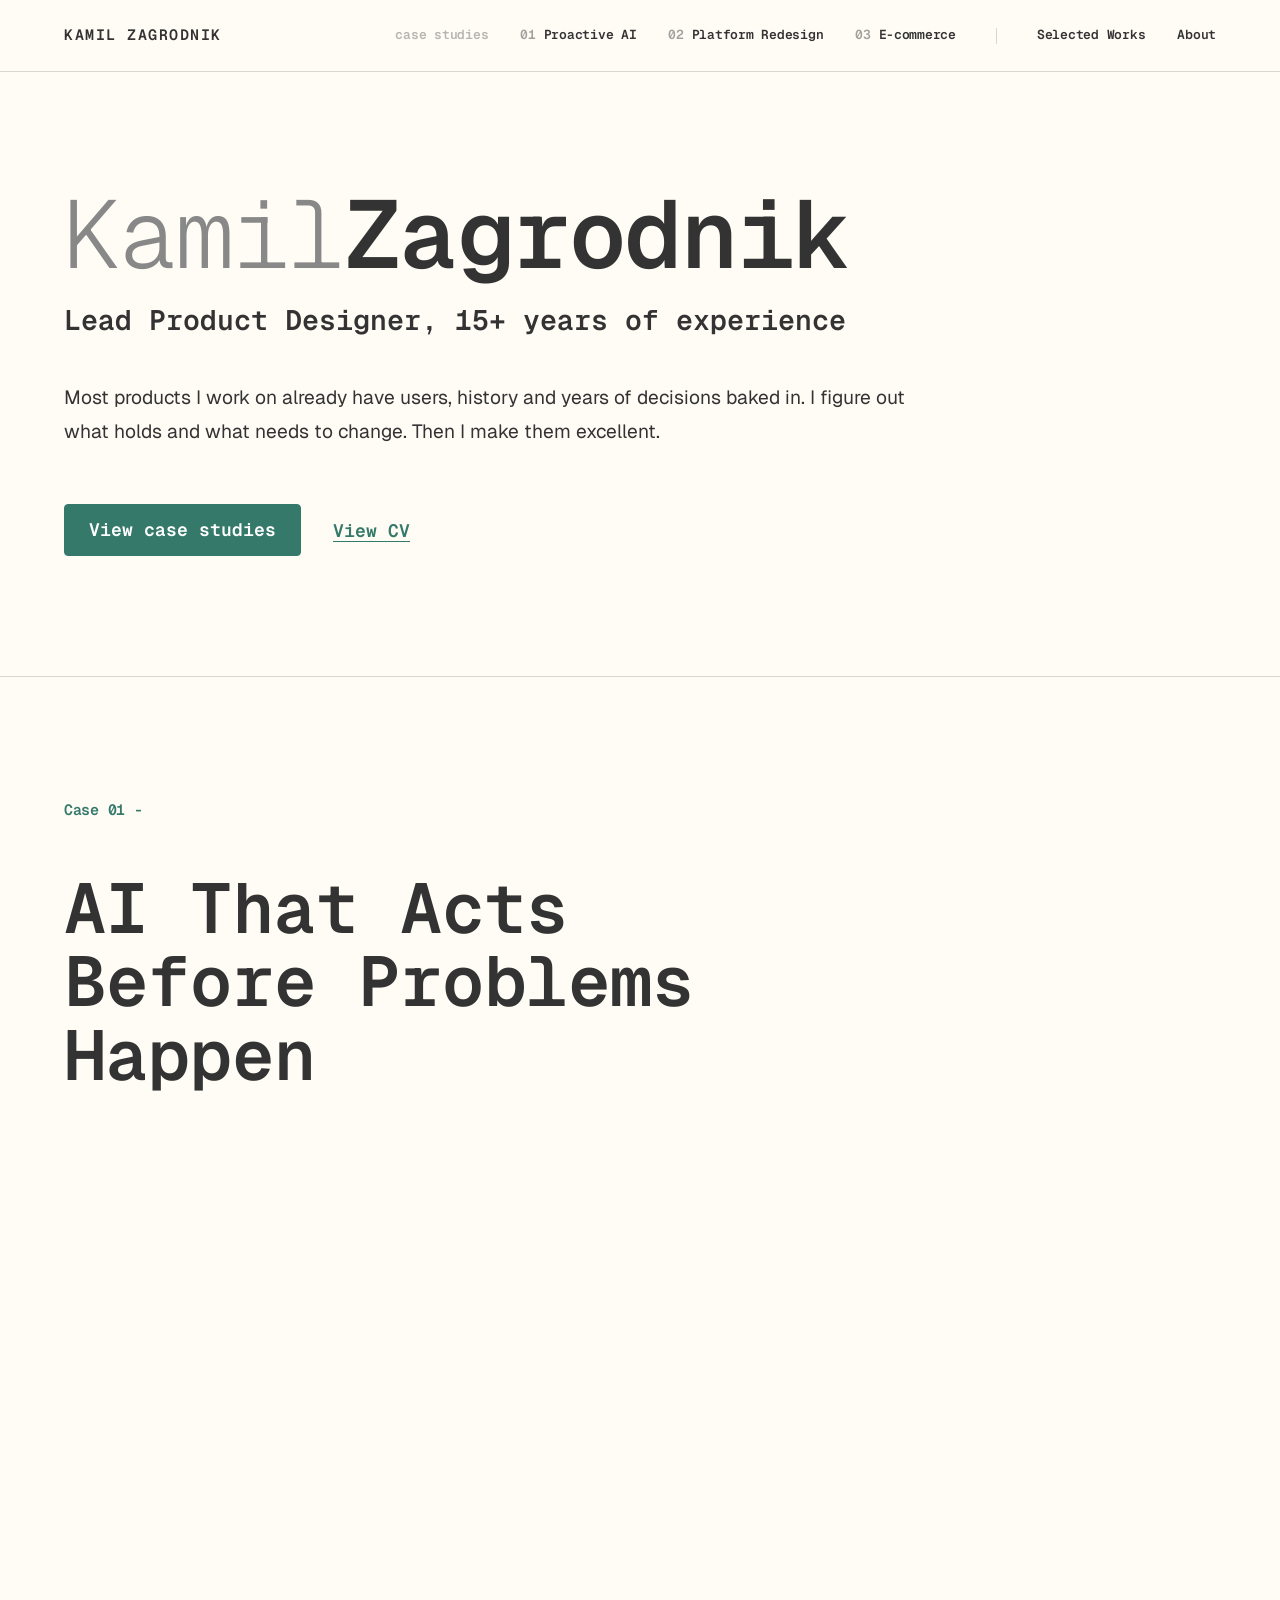
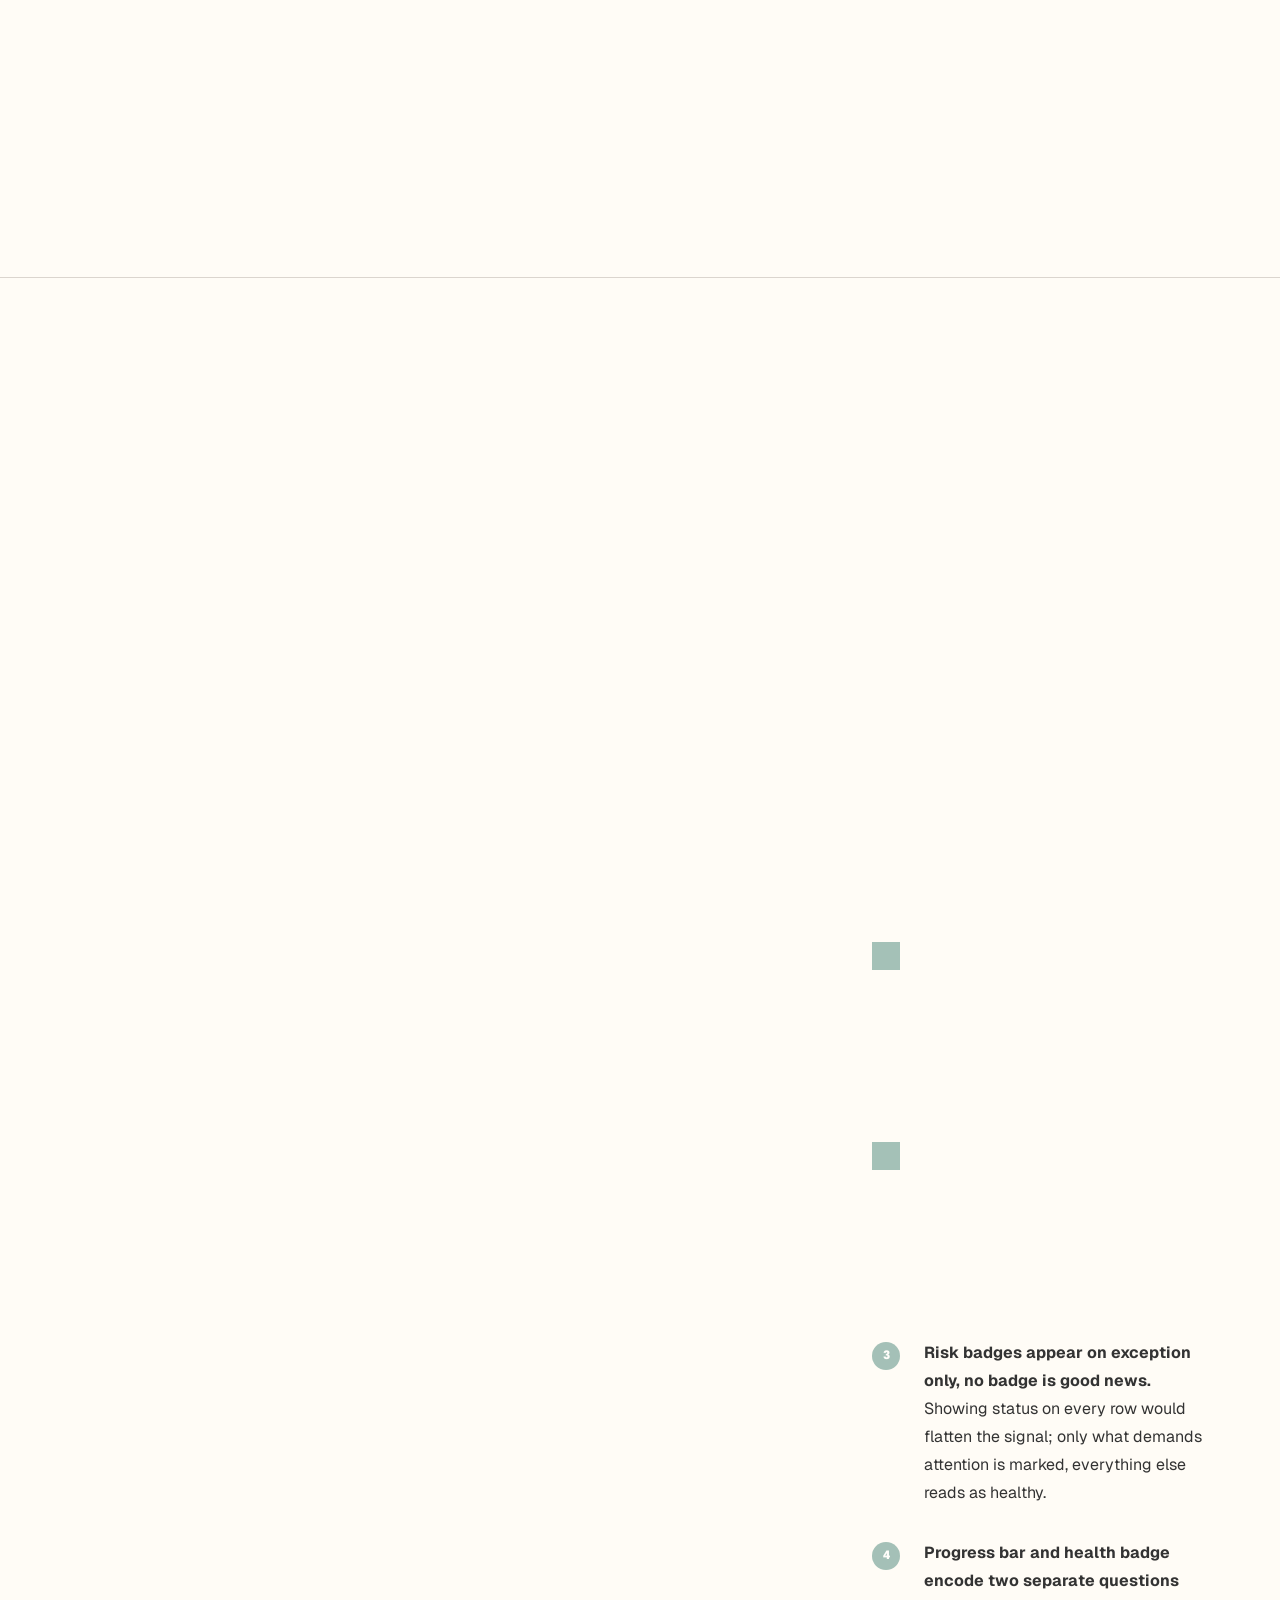
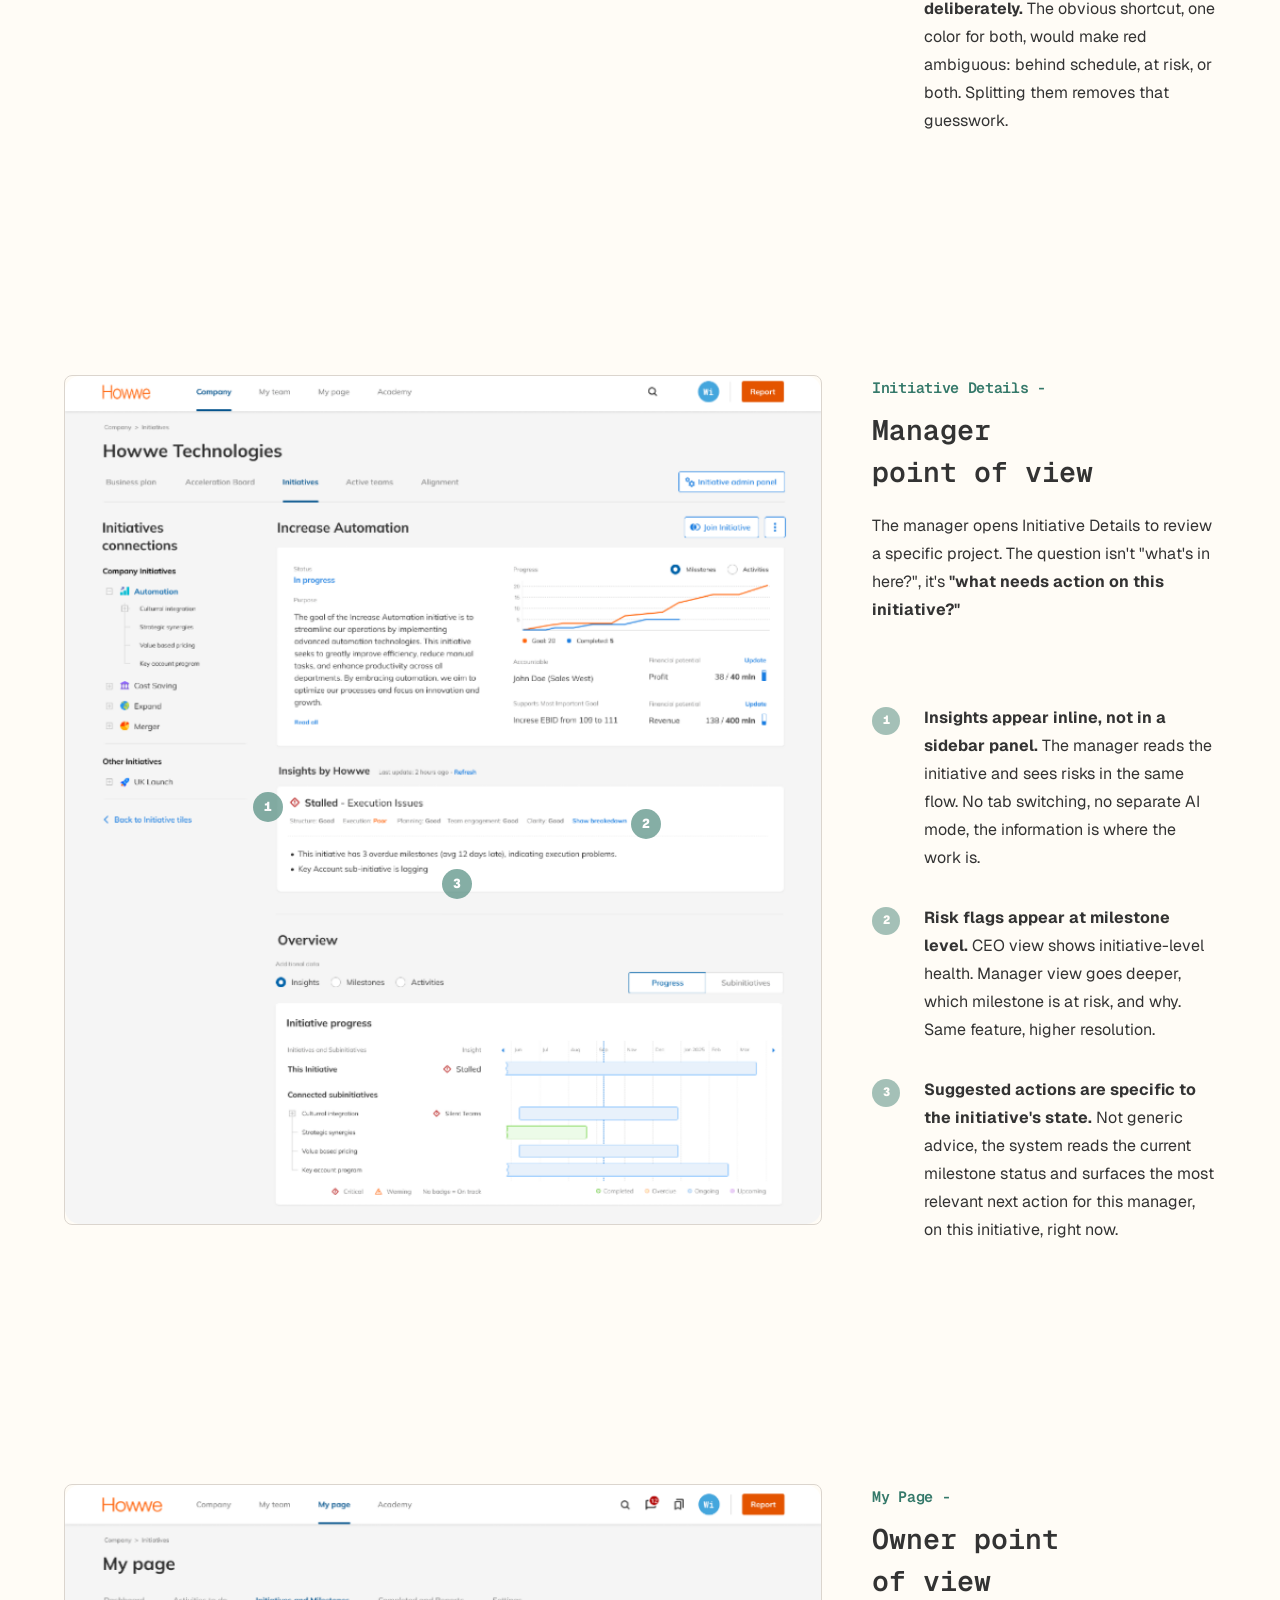
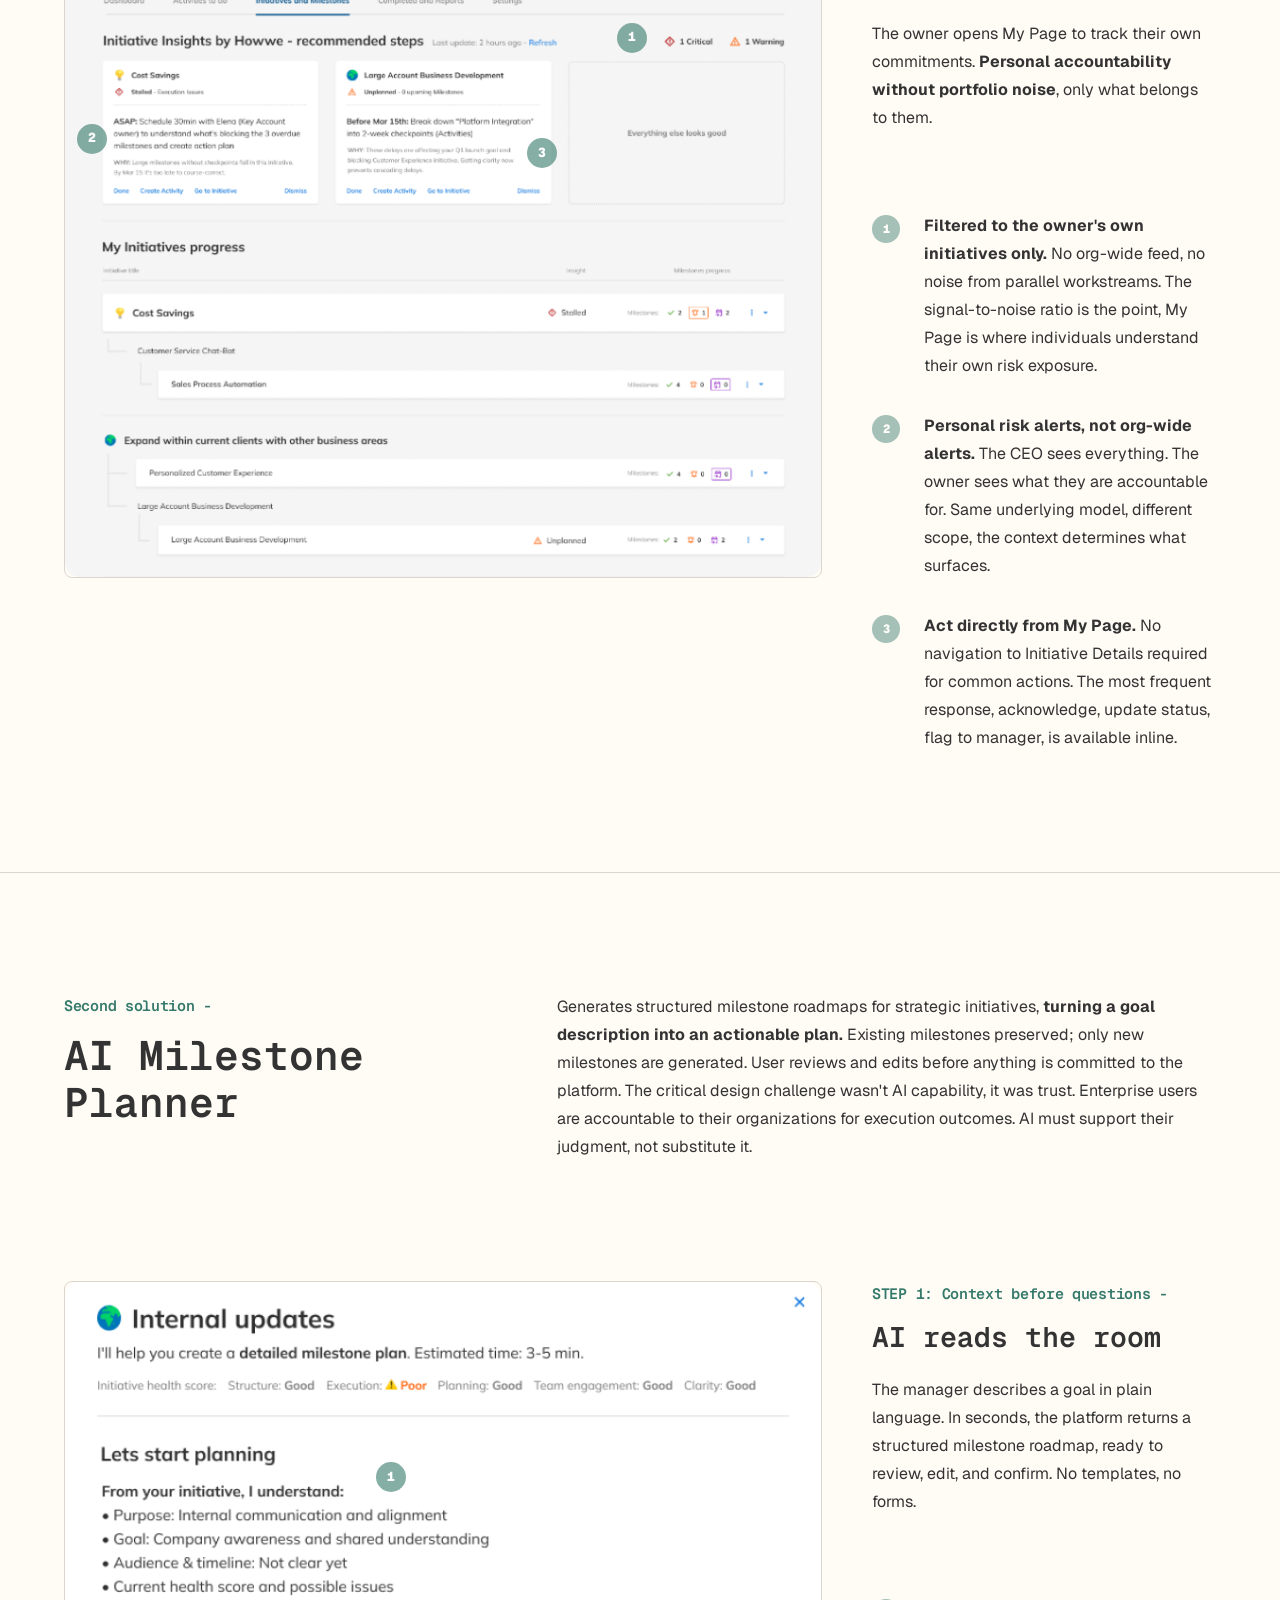
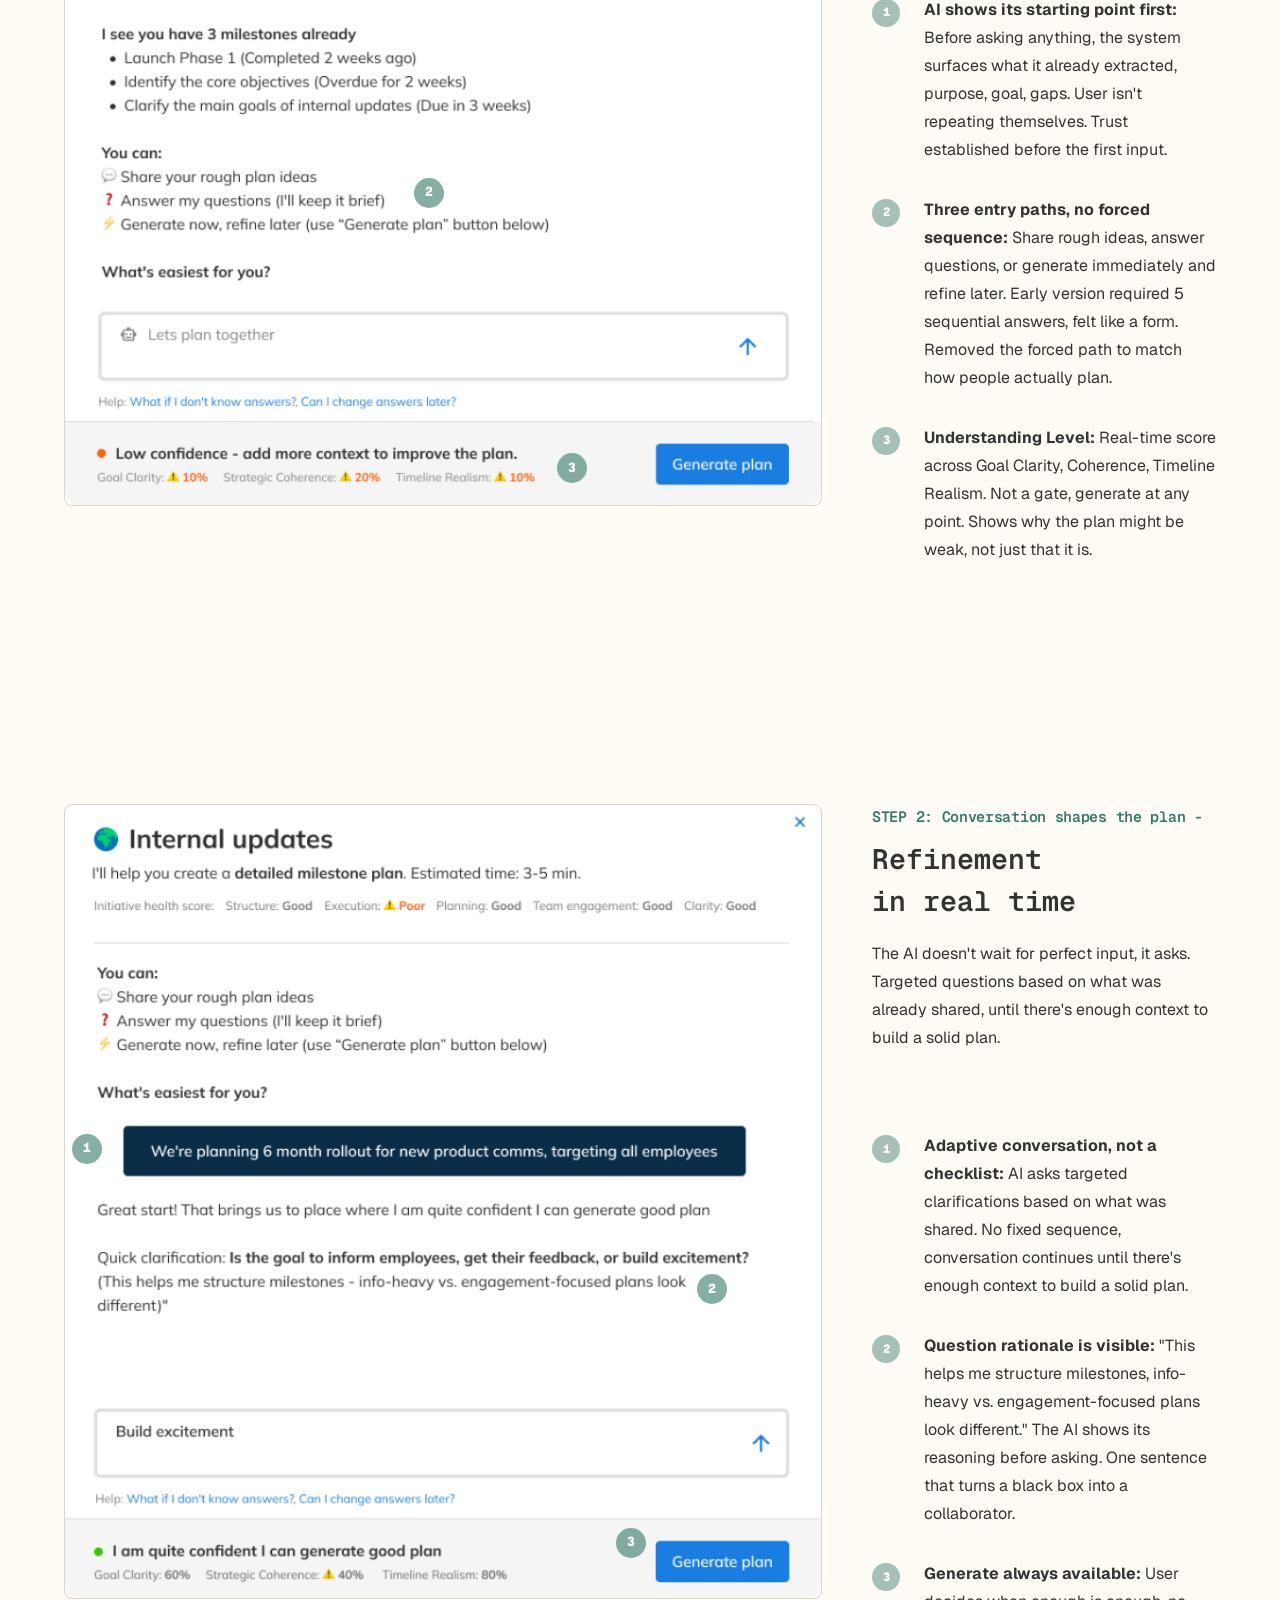
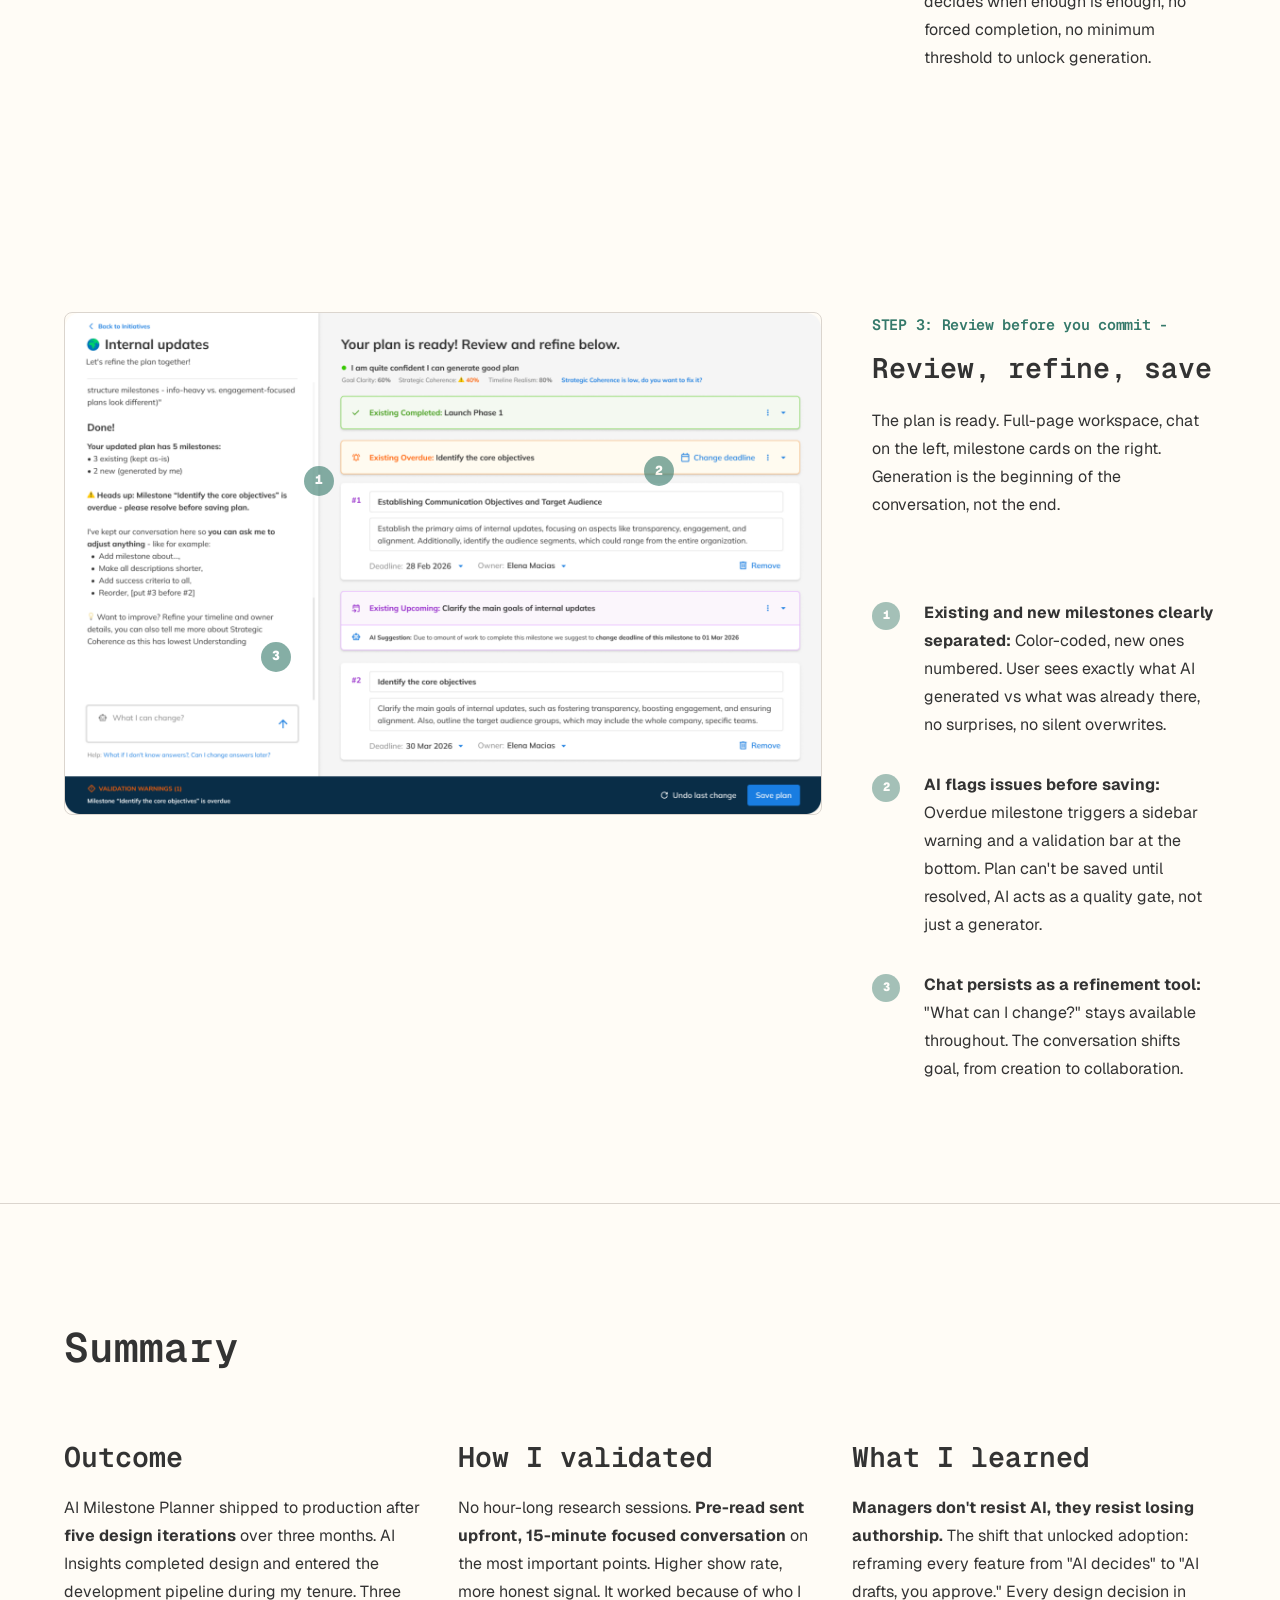
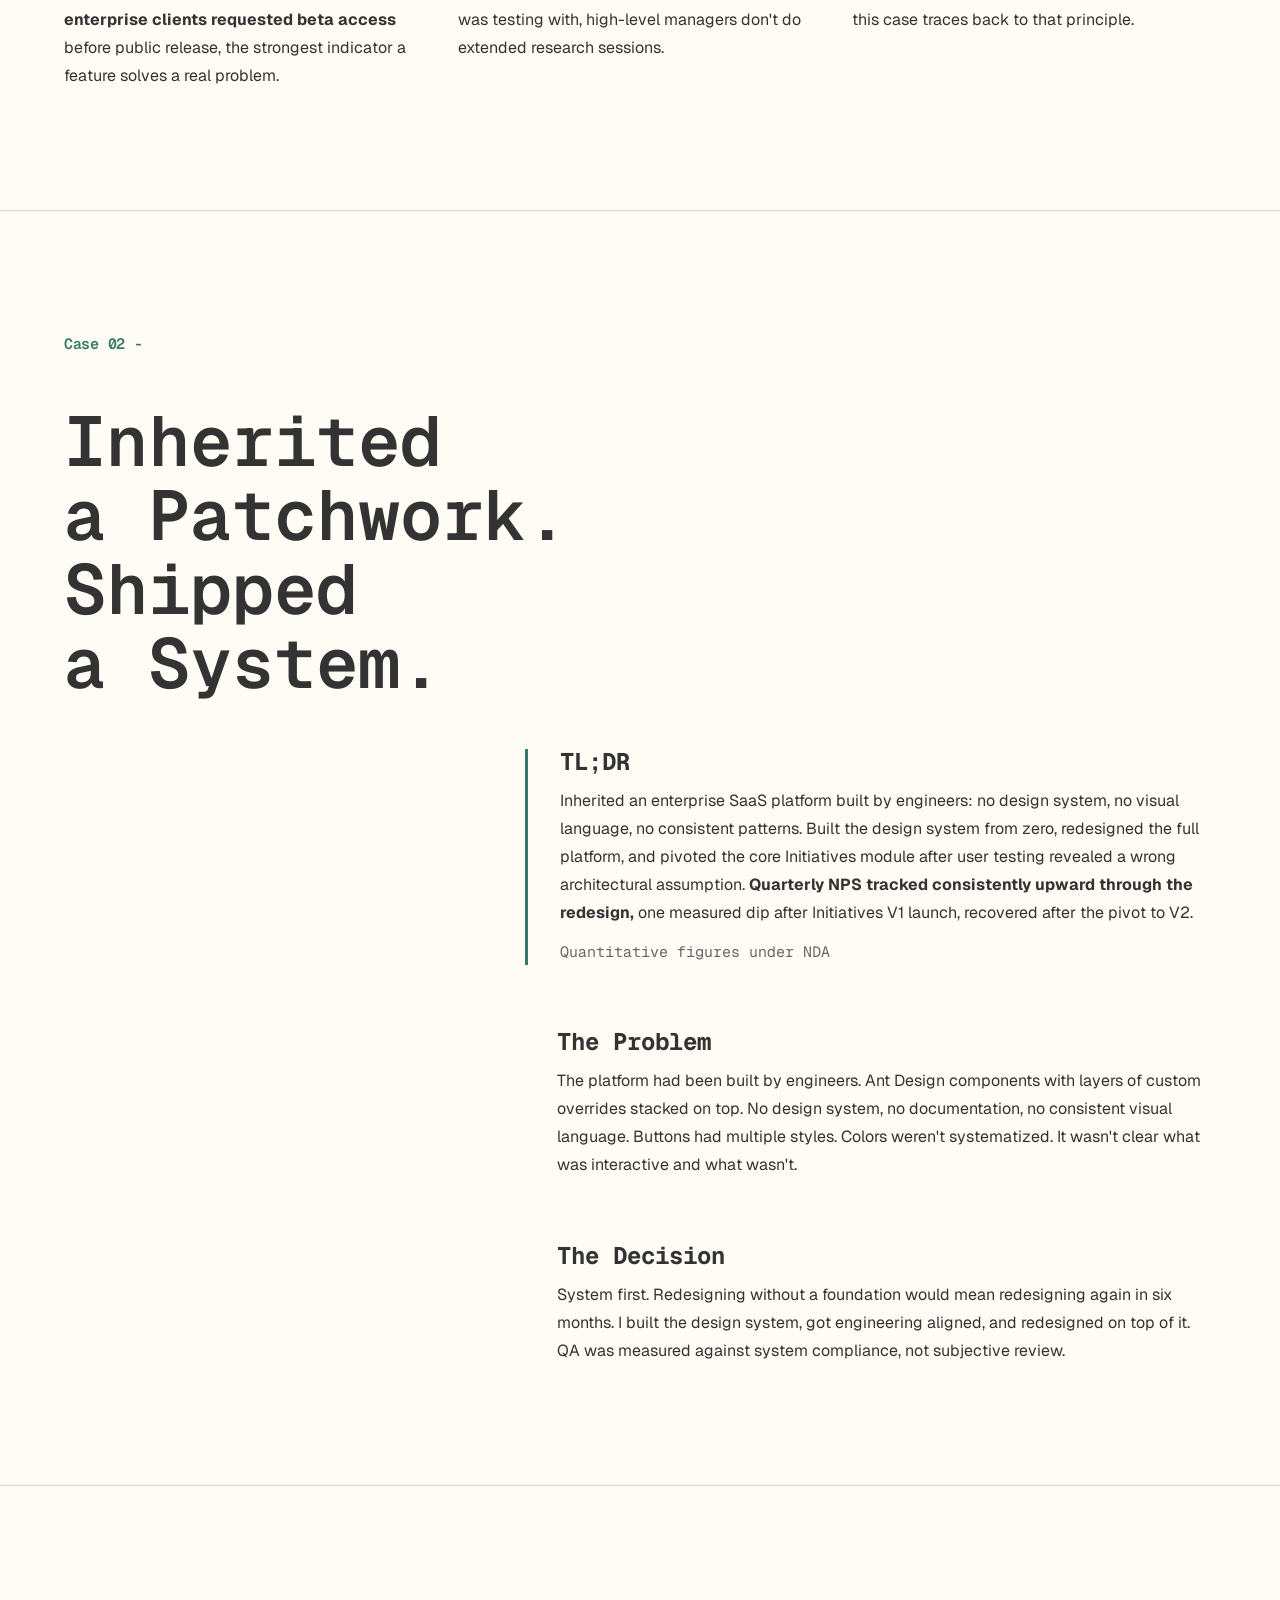
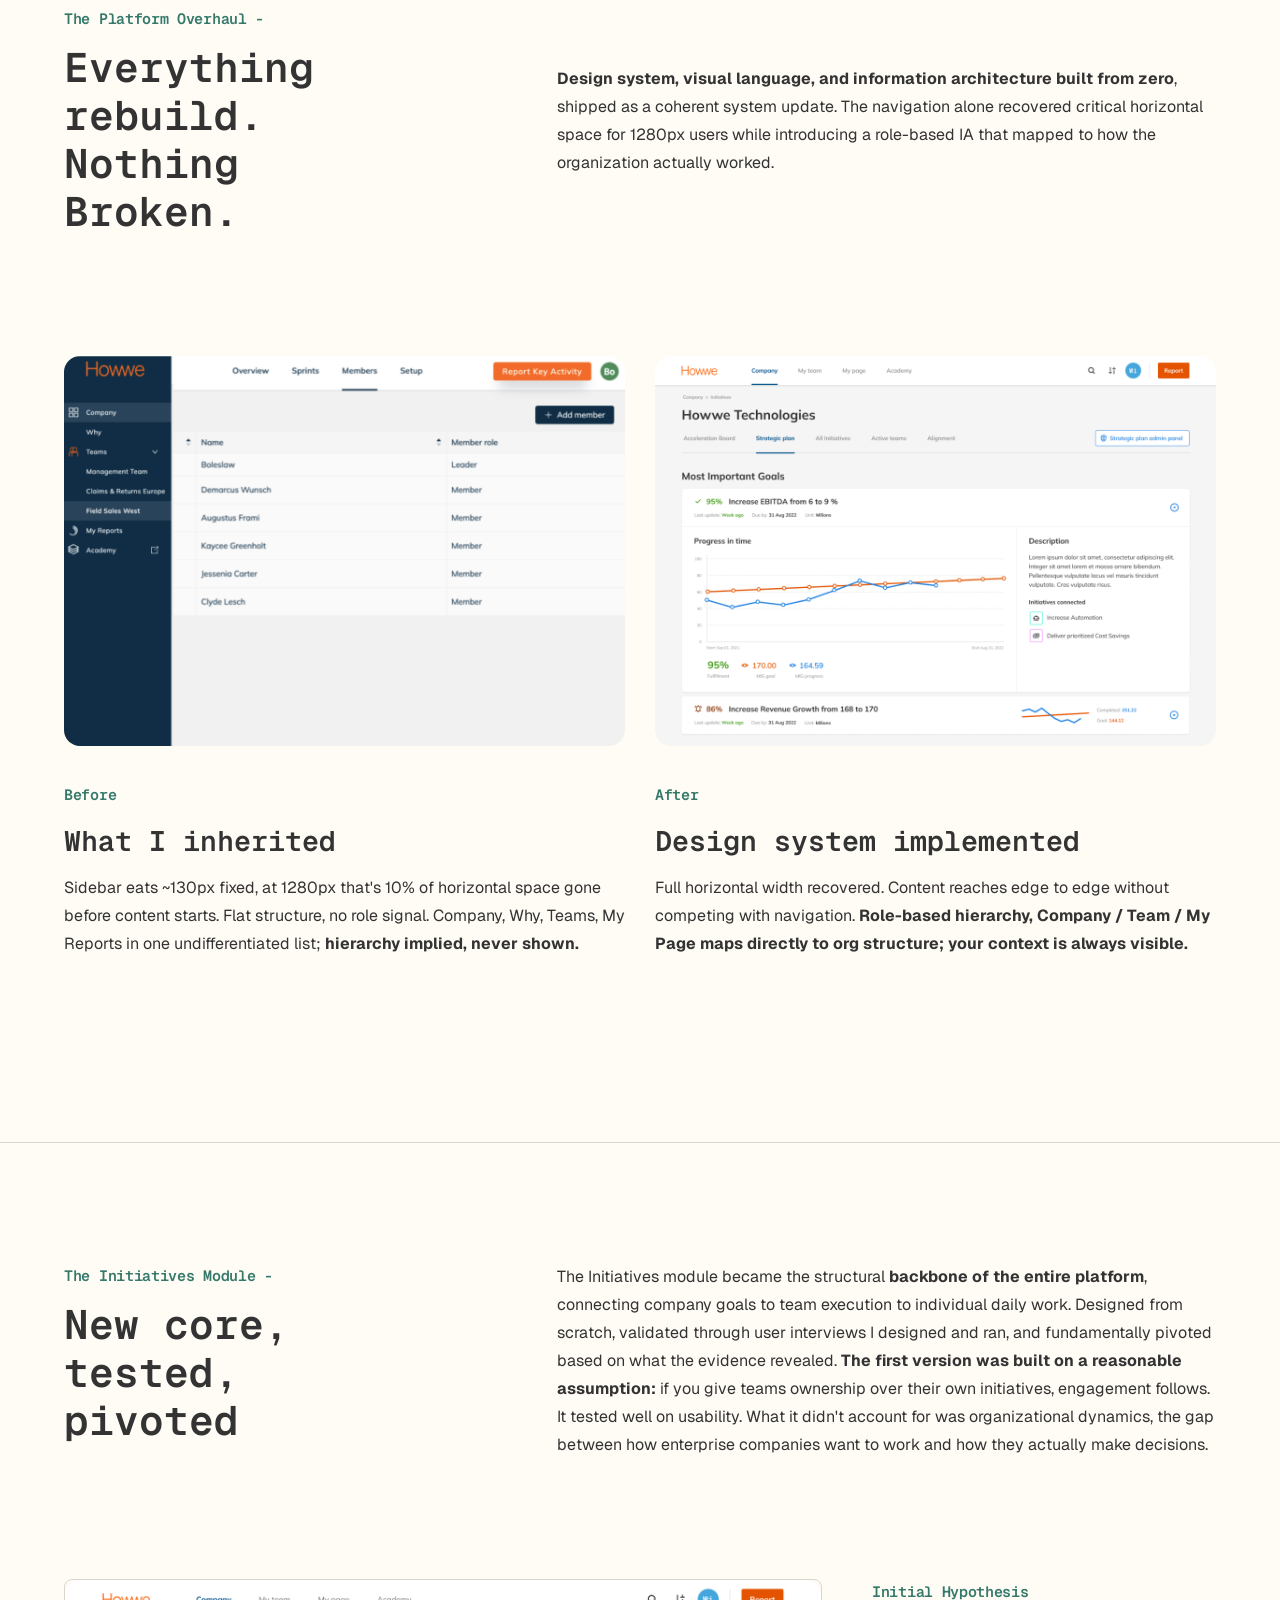
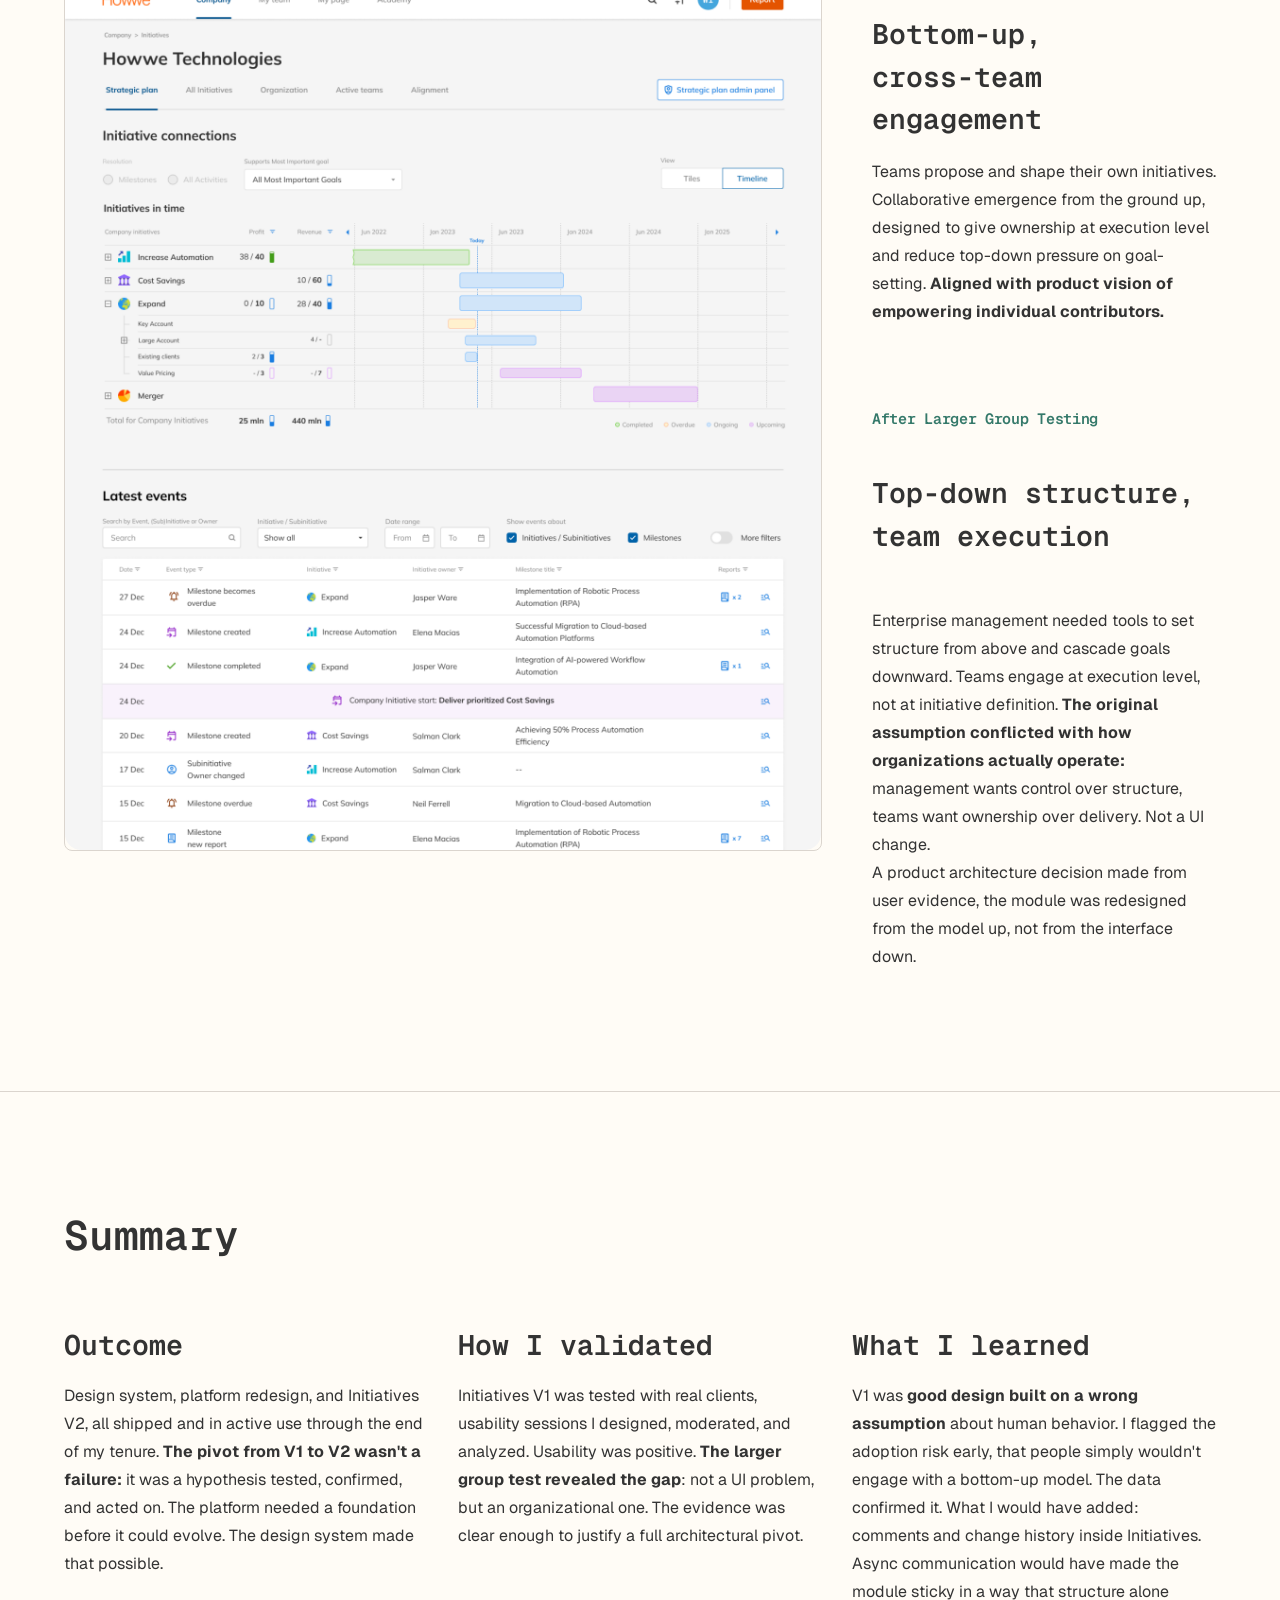
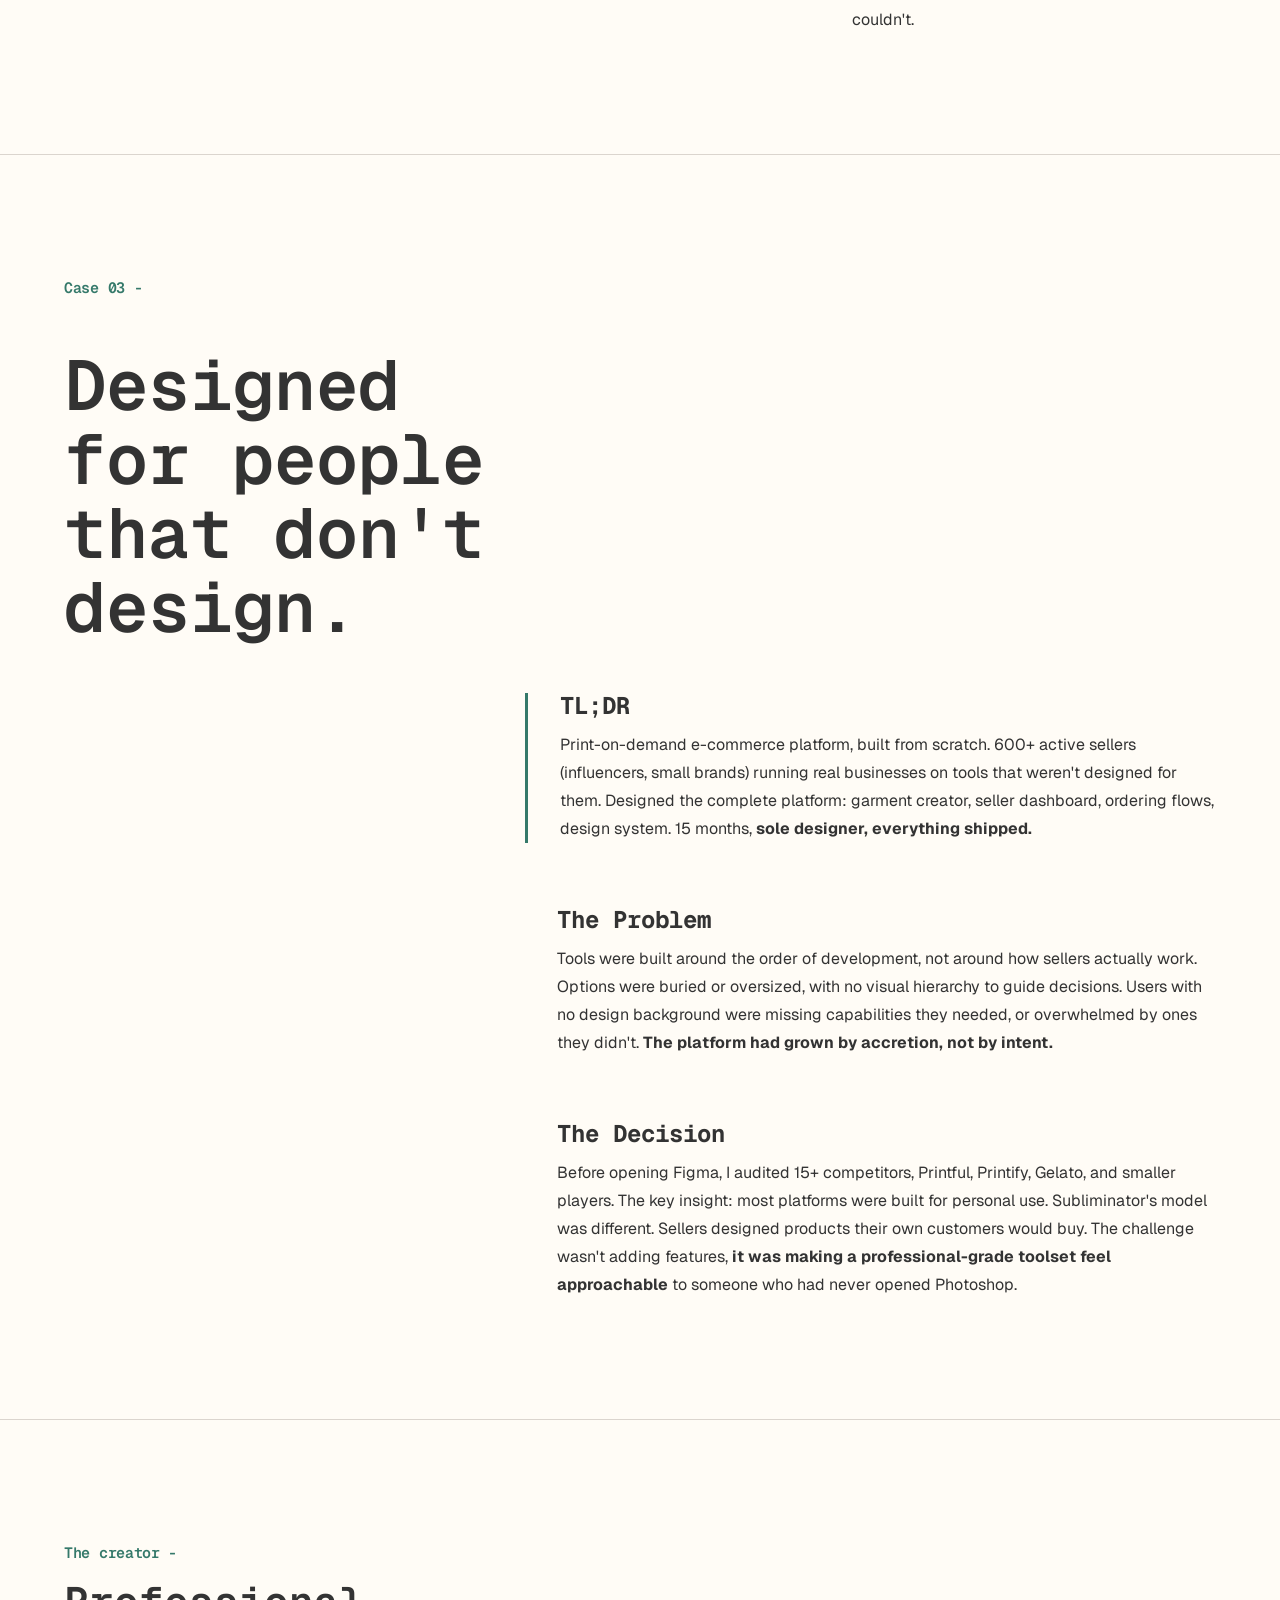
==== commit 412f4535: "Add Svensk Provtagning case study subpage - New standalone page svensk-provtagning.html (noindex) bu" ====
--- a/index.html
+++ b/index.html
@@ -39,6 +39,8 @@
   <link rel="stylesheet" href="tokens.css">
   <link rel="stylesheet" href="styles.css">
   <style>
+    .sw-row__title-link { color: inherit; text-decoration: none; display: inline-block; }
+    .sw-row__title-link:hover .sw-row__title { color: var(--color-accent); }
     @media (max-width: 1024px) {
       .annotated-split__grid { display: block !important; }
       .annotated-split__context { margin-bottom: 16px !important; padding-left: 0 !important; }
@@ -705,7 +707,7 @@
         <div class="sw-row reveal" data-delay="0">
           <div class="sw-row__left">
             <span class="sw-row__tag" data-copy="card-svensk-tag">Consumer Health · Mobile App</span>
-            <h3 class="sw-row__title" data-copy="card-svensk-title">Svensk<br>Provtagning</h3>
+            <a class="sw-row__title-link" href="svensk-provtagning.html"><h3 class="sw-row__title" data-copy="card-svensk-title">Svensk<br>Provtagning</h3></a>
             <p class="sw-row__desc" data-copy="card-svensk-body">Full redesign of a Swedish consumer health app for private blood testing. The core challenge: translating complex medical markers - hormones, organ function, blood fats, immune system - into a UI legible to non-clinical users acting on their own results. Shipped on Android and iOS.</p>
             <div class="sw-row__meta">
               <div class="sw-row__meta-line"><span class="sw-row__meta-key" data-copy="label-role">Role</span><span data-copy="card-svensk-role">Lead Product Designer</span></div>
--- a/styles.css
+++ b/styles.css
@@ -289,6 +289,7 @@
   display: flex;
   align-items: center;
   gap: var(--space-6);
+  margin-top: var(--space-7);
   opacity: 0;
   transform: translateY(16px);
 }
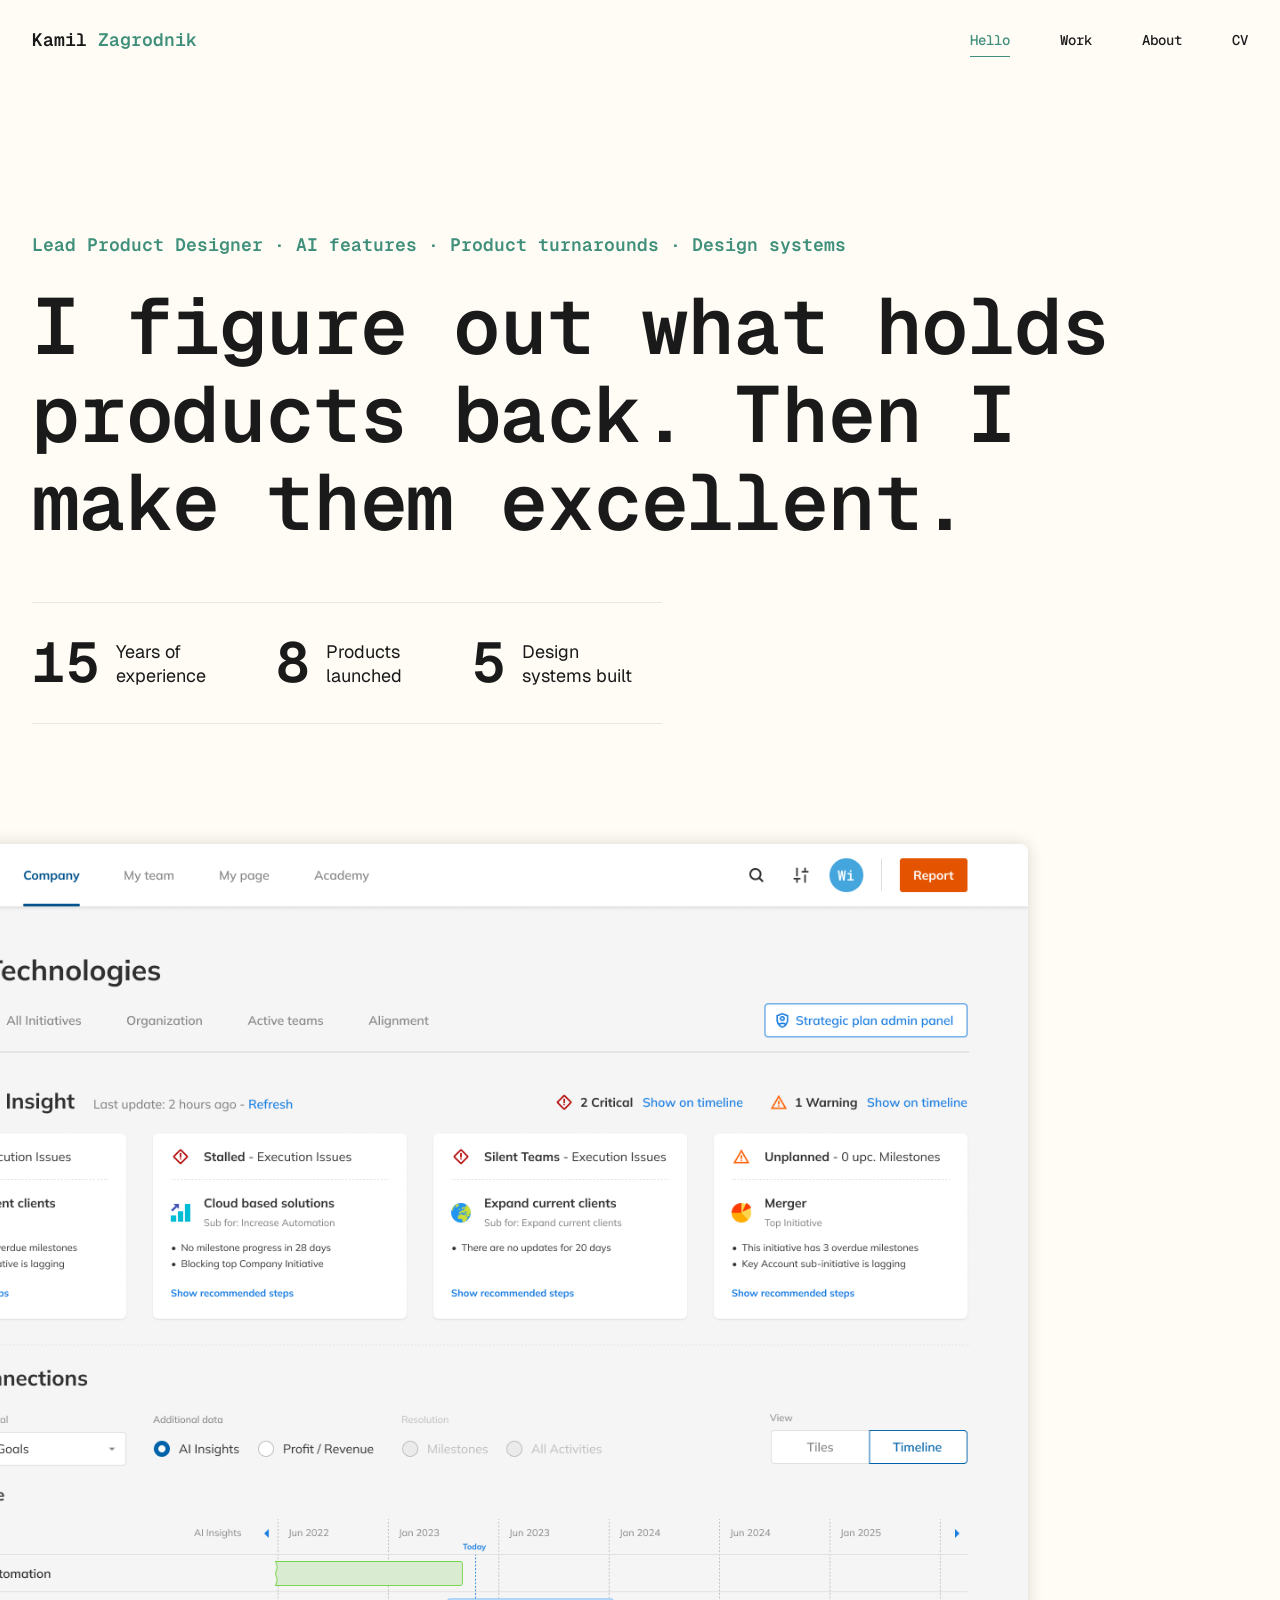
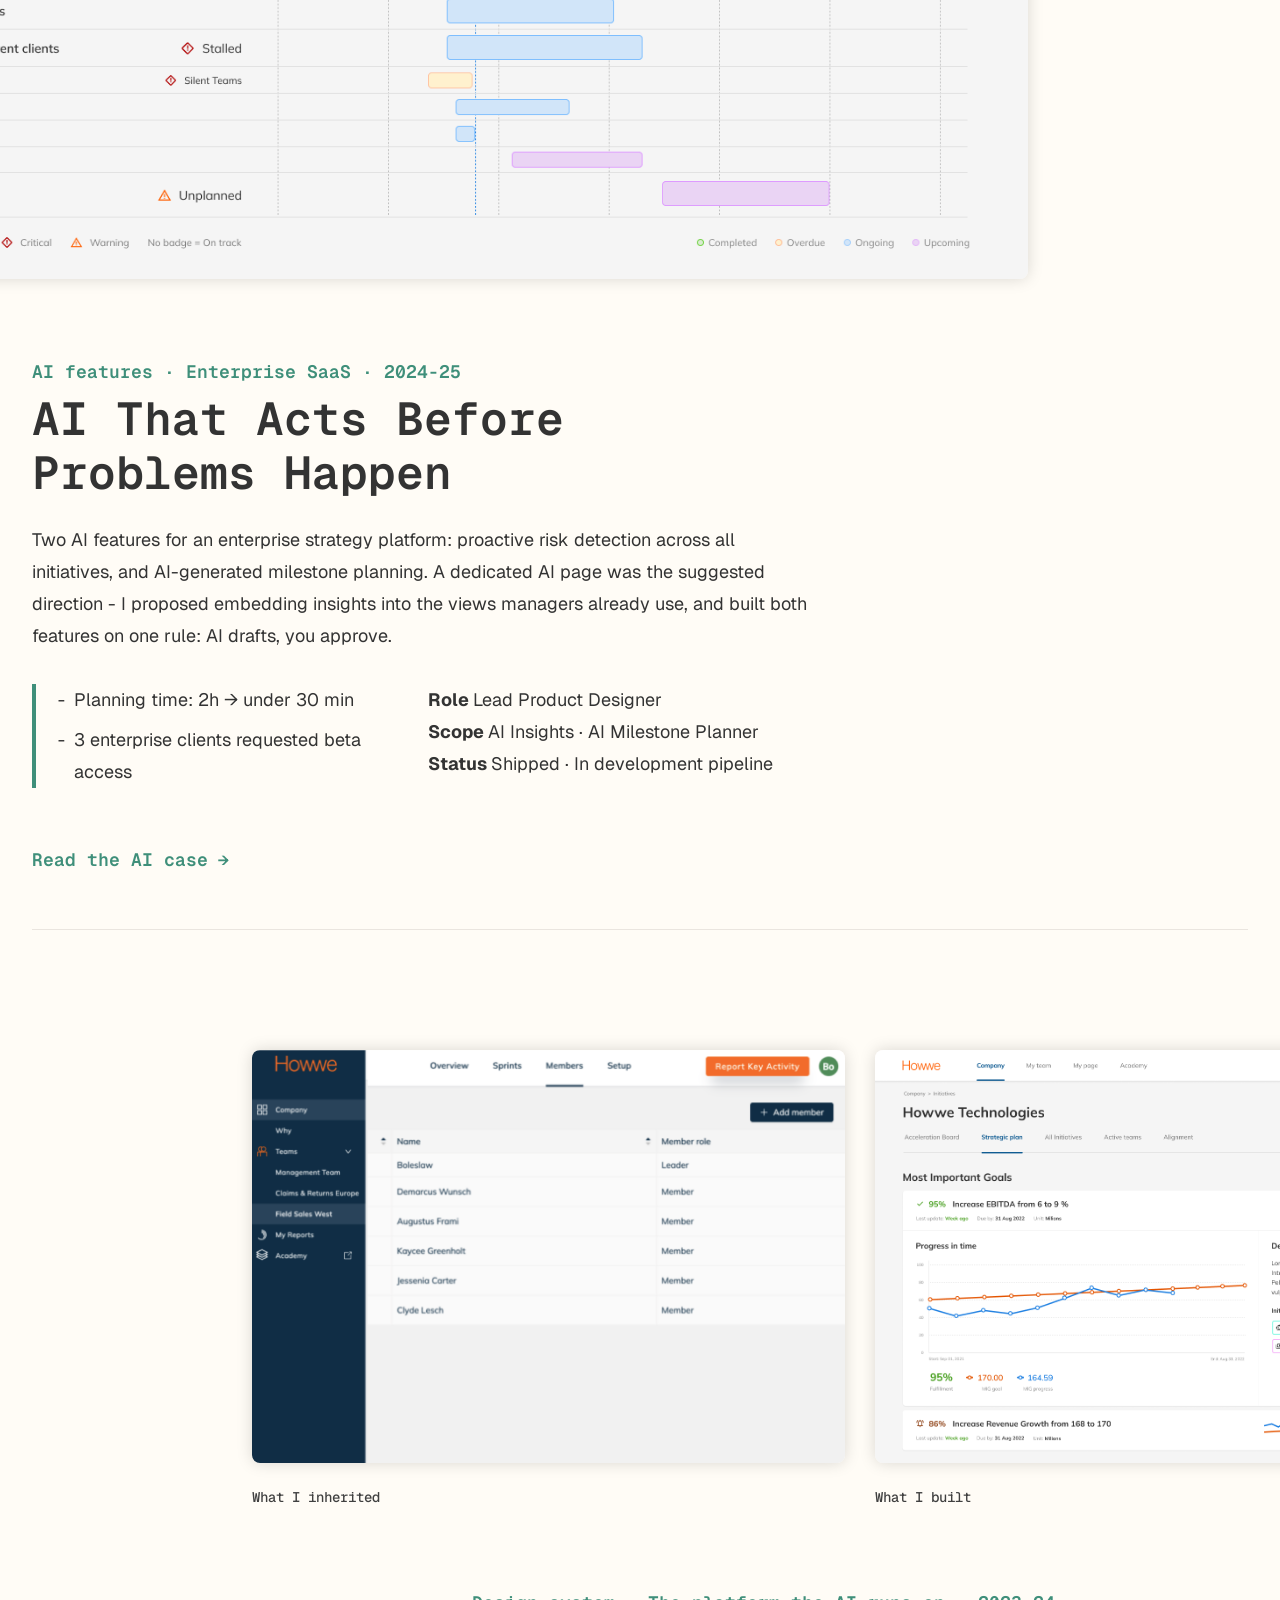
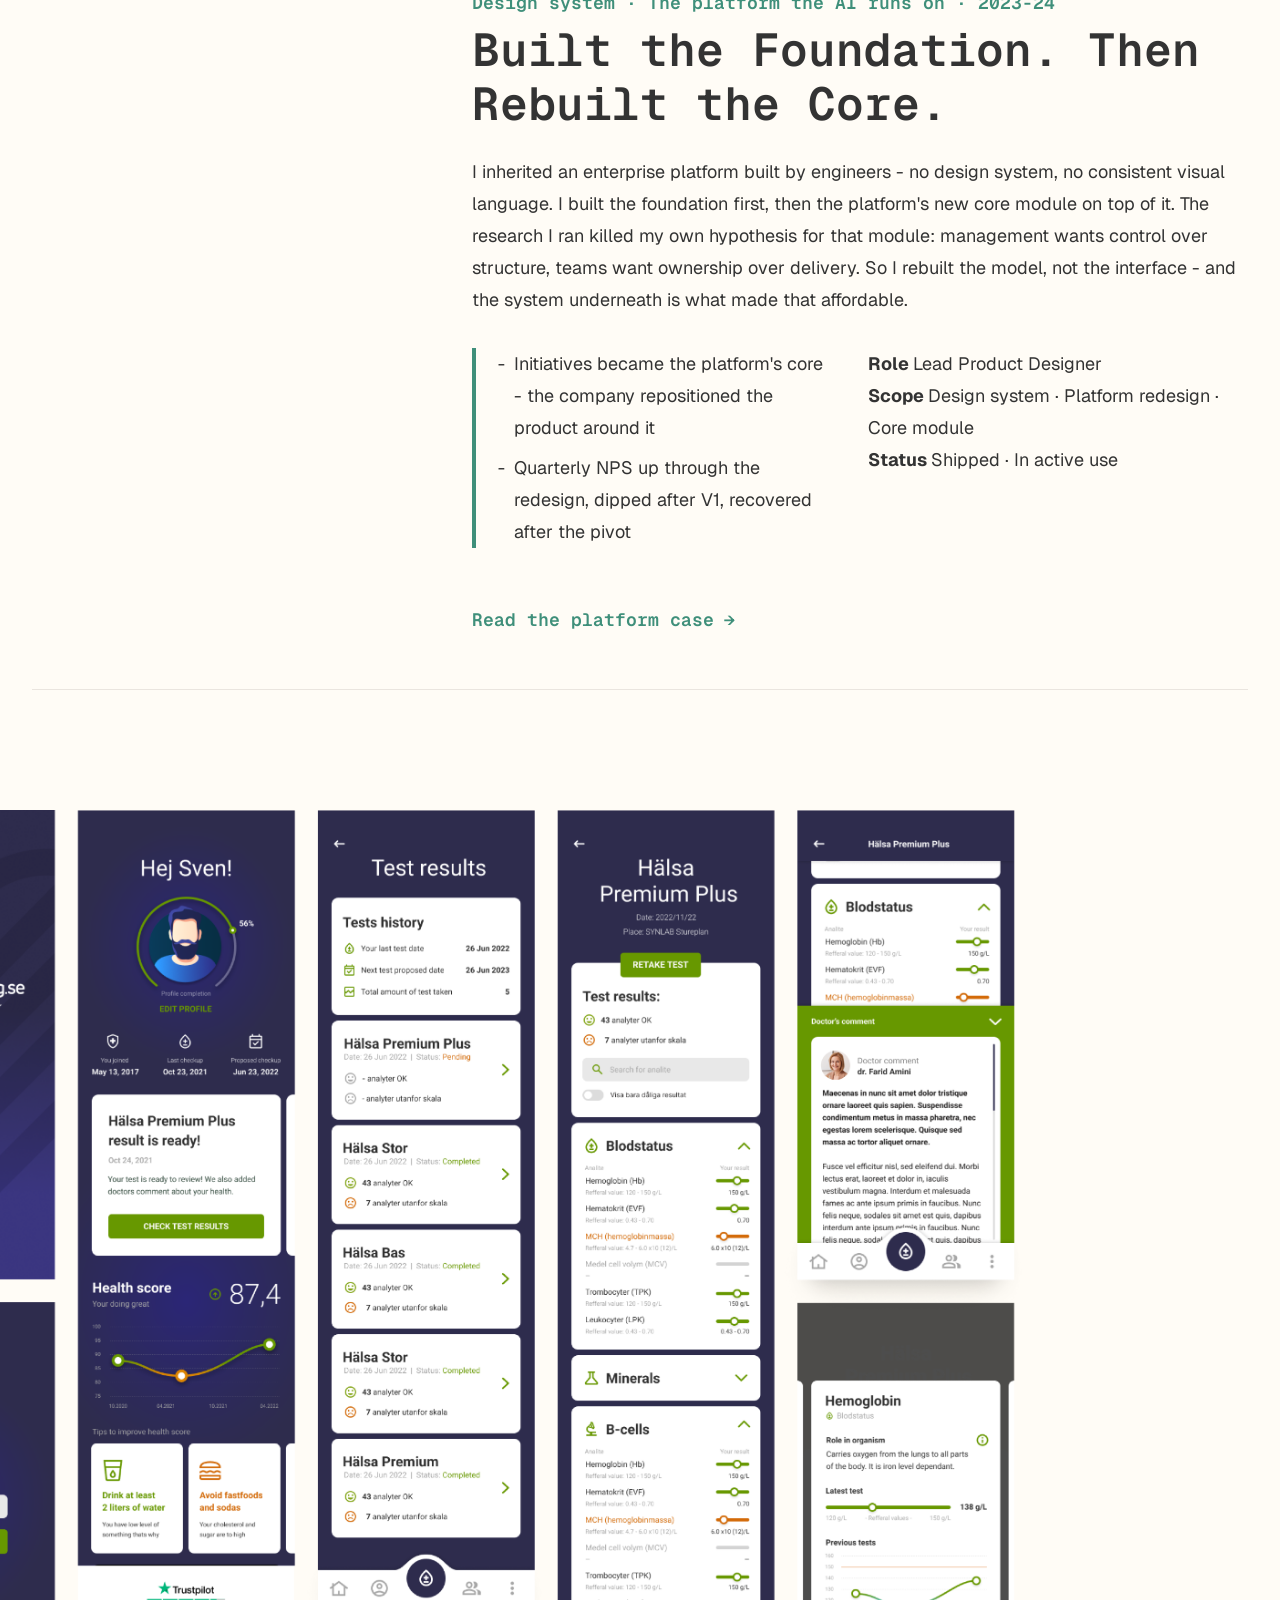
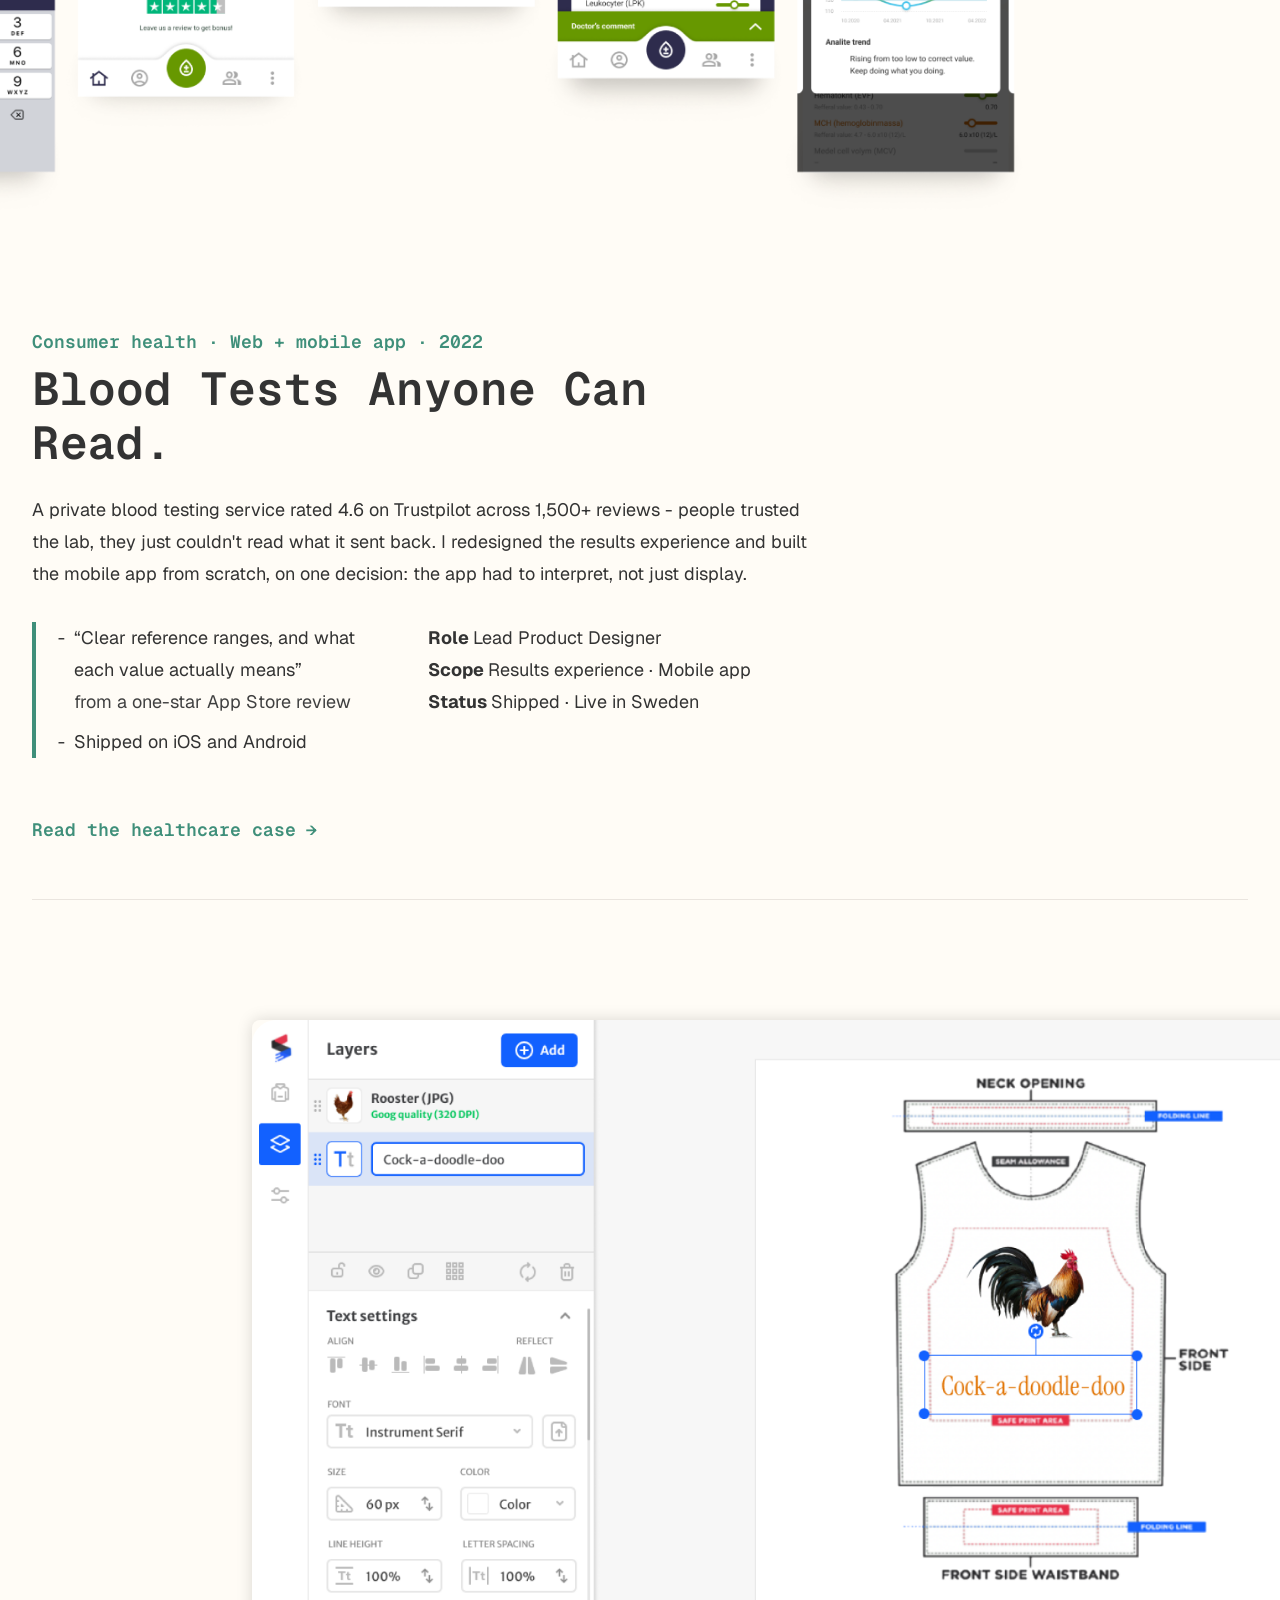
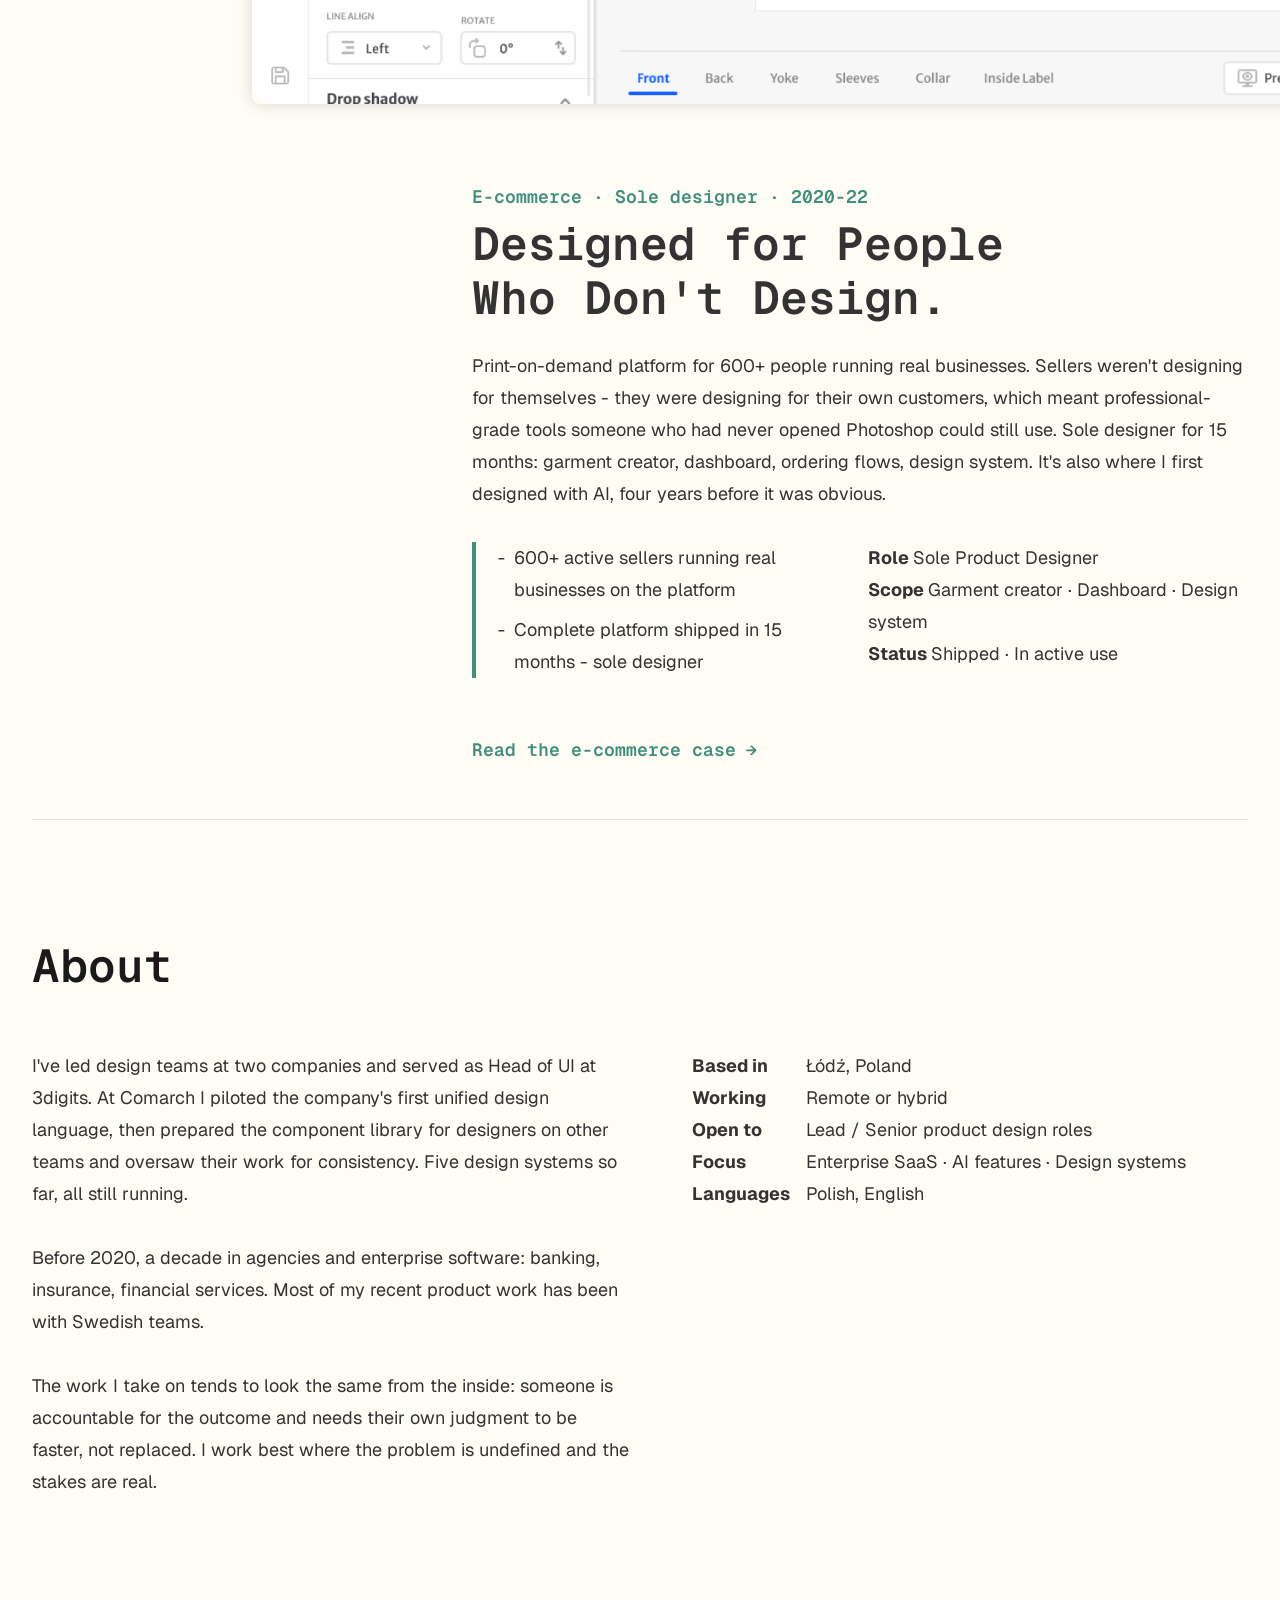
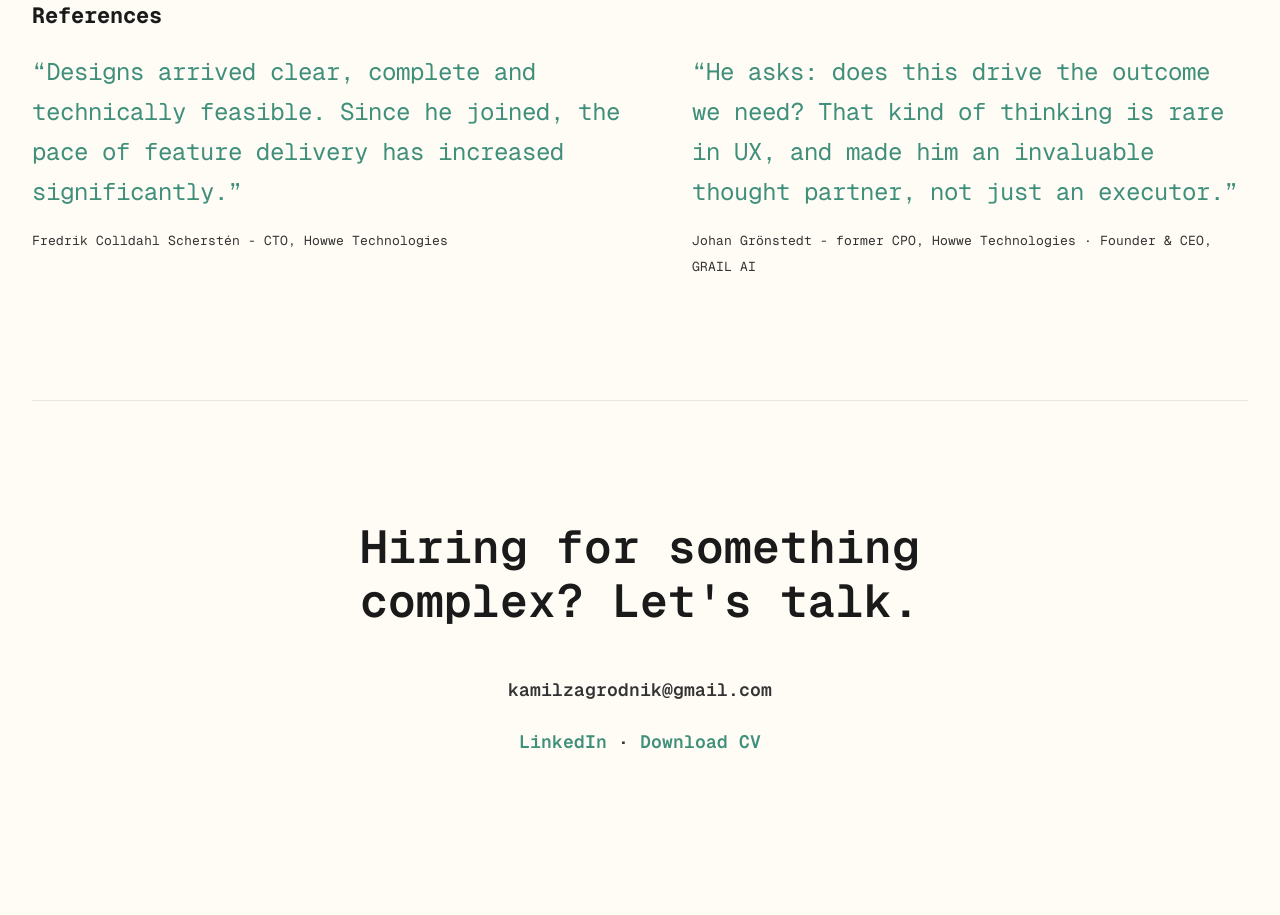
==== commit 535a0af5: "Replace portfolio with the four-case build Homepage becomes an index of four case teasers, each carr" ====
--- a/index.html
+++ b/index.html
@@ -1,789 +1,281 @@
-<!DOCTYPE html>
+<!doctype html>
 <html lang="en">
 <head>
-  <meta charset="UTF-8">
-  <meta name="viewport" content="width=device-width, initial-scale=1.0">
-  <title>Kamil Zagrodnik - Lead Product Designer</title>
-  <meta name="description" content="Kamil Zagrodnik — Lead Product Designer with 15+ years of experience. Case studies: AI features for enterprise SaaS, platform redesign, e-commerce tools.">
-  <meta property="og:title" content="Kamil Zagrodnik — Lead Product Designer">
-  <meta property="og:description" content="Kamil Zagrodnik — Lead Product Designer with 15+ years of experience. Case studies: AI features for enterprise SaaS, platform redesign, e-commerce tools.">
-  <meta property="og:type" content="website">
-  <meta property="og:url" content="https://kamilzagrodnik.com">
-  <meta name="twitter:card" content="summary_large_image">
-
-  <link rel="icon" type="image/svg+xml" href="favicon.svg">
-
-  <!-- Microsoft Clarity -->
-  <script type="text/javascript">
-    (function(c,l,a,r,i,t,y){
-        c[a]=c[a]||function(){(c[a].q=c[a].q||[]).push(arguments)};
-        t=l.createElement(r);t.async=1;t.src="https://www.clarity.ms/tag/"+i;
-        y=l.getElementsByTagName(r)[0];y.parentNode.insertBefore(t,y);
-    })(window, document, "clarity", "script", "wtmmx0fonj");
-  </script>
-
-  <!-- Google Analytics 4 -->
-  <script async src="https://www.googletagmanager.com/gtag/js?id=G-CGJWFQN2T9"></script>
-  <script>
-    window.dataLayer = window.dataLayer || [];
-    function gtag(){dataLayer.push(arguments);}
-    gtag('js', new Date());
-    gtag('config', 'G-CGJWFQN2T9');
-  </script>
-
-  <!-- Fonts: Geist + Geist Mono via Google Fonts -->
-  <link rel="preconnect" href="https://fonts.googleapis.com">
-  <link rel="preconnect" href="https://fonts.gstatic.com" crossorigin>
-  <link href="https://fonts.googleapis.com/css2?family=Geist:wght@300;400;600;700;900&family=Geist+Mono:wght@300;400;600;700&display=swap" rel="stylesheet">
-
-  <link rel="stylesheet" href="tokens.css">
-  <link rel="stylesheet" href="styles.css">
-  <style>
-    .sw-row__title-link { color: inherit; text-decoration: none; display: inline-block; }
-    .sw-row__title-link:hover .sw-row__title { color: var(--color-accent); }
-    @media (max-width: 1024px) {
-      .annotated-split__grid { display: block !important; }
-      .annotated-split__context { margin-bottom: 16px !important; padding-left: 0 !important; }
-      .annotated-split__image { position: relative !important; margin-bottom: 40px !important; }
-      .annotated-split__annotations { padding-left: 0 !important; }
-    }
-  </style>
+<meta charset="utf-8">
+<meta name="viewport" content="width=device-width, initial-scale=1">
+<title>Kamil Zagrodnik - Lead Product Designer</title>
+<meta name="description" content="Lead Product Designer. AI features, product turnarounds and design systems for enterprise SaaS, consumer health and e-commerce.">
+<link rel="preconnect" href="https://fonts.googleapis.com">
+<link rel="preconnect" href="https://fonts.gstatic.com" crossorigin>
+<link href="https://fonts.googleapis.com/css2?family=Geist+Mono:wght@400;500;600;700&family=Geist:wght@400;600;700&display=swap" rel="stylesheet">
+<link rel="icon" href="favicon.svg" type="image/svg+xml">
+<meta property="og:type" content="website">
+<meta property="og:title" content="Kamil Zagrodnik - Lead Product Designer">
+<meta property="og:description" content="Lead Product Designer. AI features, product turnarounds and design systems for enterprise SaaS, consumer health and e-commerce.">
+<meta property="og:image" content="https://kamilzagrodnik.com/og-image.png">
+<meta property="og:url" content="https://kamilzagrodnik.com/">
+<meta name="twitter:card" content="summary_large_image">
+<link rel="stylesheet" href="styles.css">
 </head>
 <body>
 
-  <a href="#main-content" class="skip-link">Skip to main content</a>
-
-  <!-- ========================================================
-       NAV
-  ======================================================== -->
-  <header class="nav">
-    <div class="nav__inner">
-      <a href="#" class="nav__logo">Kamil Zagrodnik</a>
-      <nav class="nav__links" aria-label="Main navigation">
-        <span class="nav__group-label">case studies</span>
-        <a href="#ai-features"       class="nav__link"><span class="nav__num">01</span> Proactive AI</a>
-        <a href="#platform-redesign" class="nav__link"><span class="nav__num">02</span> Platform Redesign</a>
-        <a href="#ecommerce"         class="nav__link"><span class="nav__num">03</span> E-commerce</a>
-        <span class="nav__divider" aria-hidden="true"></span>
-        <a href="#more-work"         class="nav__link">Selected Works</a>
-        <a href="#about"             class="nav__link">About</a>
-      </nav>
-      <button class="nav__toggle" aria-expanded="false" aria-label="Open navigation">
-        <span class="nav__toggle-bar"></span>
-        <span class="nav__toggle-bar"></span>
-        <span class="nav__toggle-bar"></span>
-      </button>
-    </div>
-  </header>
-  <div class="nav__overlay" aria-hidden="true"></div>
-
-  <!-- ========================================================
-       HERO
-  ======================================================== -->
-  <main id="main-content">
-    <section class="hero">
-      <div class="hero__inner">
-
-        <h1 class="hero__name">
-          <span class="hero__name-first">Kamil</span
-          ><span class="hero__name-last">Zagrodnik</span>
-        </h1>
-
-        <p class="hero__subtitle" data-copy="hero-subtitle">
-          Lead Product Designer, 15+ years of experience
-        </p>
-
-        <p class="hero__body" data-copy="hero-body">
-          Shipped AI features to enterprise SaaS teams.
-          Built e-commerce tools for hundreds of active sellers.
-          <strong>I own the full design process</strong> - and I work best
-          where the problem is undefined and the stakes are real.
-        </p>
-
-        <div class="hero__ctas">
-          <a href="#ai-features" class="btn btn--primary">View case studies</a>
-          <a href="Kamil_Zagrodnik_CV.pdf" class="btn--link" target="_blank" rel="noopener">View CV</a>
-        </div>
-
-      </div>
-    </section>
-  <!-- ========================================================
-       CASE 01 - INTRO
-  ======================================================== -->
-  <section class="case-intro" id="ai-features">
-    <div class="case-intro__inner">
-
-      <span class="case-label reveal" data-delay="0" data-copy="case01-intro-label">Case 01 -</span>
-      <h2 class="case-title reveal" data-delay="100" data-copy="case01-intro-title">AI That Acts<br>Before Problems<br>Happen</h2>
-
-      <div class="case-blocks">
-
-        <div class="block block--card reveal" data-delay="150">
-          <h3 class="block__heading">TL;DR</h3>
-          <p class="block__body">Two AI features for an enterprise strategy execution platform: proactive risk detection across all initiatives, and AI-generated milestone planning. <strong>Reactive platform became proactive.</strong> Milestone planning: ~2h → under 30 minutes. Three enterprise clients requested beta access before public release.</p>
-          <p style="font-family: var(--font-mono); font-size: var(--nav-size); color: var(--color-secondary); margin-top: var(--space-3);">Quantitative metrics under NDA</p>
-        </div>
-
-        <div class="block reveal" data-delay="200">
-          <h3 class="block__heading" data-copy="label-the-problem">The Problem</h3>
-          <p class="block__body" data-copy="case01-intro-problem-body">Organizations tracked dozens of strategic initiatives - but problems were only discovered when it was too late. Managers spent hours manually reviewing status. Milestone planning was guesswork. <strong>The platform was reactive:</strong> it showed what happened, not what would happen.</p>
-        </div>
-
-<div class="block reveal" data-delay="400">
-          <h3 class="block__heading" data-copy="label-the-decision">The Decision</h3>
-          <p class="block__body" data-copy="case01-intro-decision-body">A dedicated AI page was the suggested direction - easier to build, easier to scope. I proposed <strong>embedding insights into existing views</strong> instead: pulling managers out of their workflow creates high risk of disengagement. I presented the rationale, CEO aligned. AI lives in Strategic Plan, Initiative Details, and My Page.</p>
-        </div>
-
-      </div>
-    </div>
-  </section>
-
-  <!-- ========================================================
-       PROACTIVE INSIGHTS
-  ======================================================== -->
-  <section class="solution">
-
-    <!-- Header row: label + title left / desc right -->
-    <div class="solution__intro">
-      <div class="solution__intro-inner">
-        <div class="solution__header">
-          <span class="case-label reveal" data-delay="0" data-copy="case01-solution1-label">Same feature, 3 locations -</span>
-          <h3 class="solution__title reveal" data-delay="100" data-copy="case01-solution1-title">Proactive<br>Insights</h3>
-        </div>
-        <p class="solution__desc reveal" data-delay="200" data-copy="case01-solution1-desc">
-          Three entry points. Insights <strong>surface where the work already lives</strong> - Strategic Plan for executives scanning across the portfolio, Initiative Details for managers reviewing specific projects, My Page for owners tracking their own commitments. No separate AI dashboard. No new habit to build.
-        </p>
-      </div>
-    </div>
-
-    <!-- Split: image left / annotations right -->
-    <div class="annotated-split annotated-split--flush">
-      <div class="annotated-split__inner">
-
-        <!-- Grid: image (spans 2 rows) | context row 1 | annotations row 2 -->
-        <div class="annotated-split__grid annotated-split__grid--8-4">
-
-          <div class="annotated-split__context">
-            <span class="case-label reveal" data-delay="0" data-copy="case01-ceo-label">Strategic Plan -</span>
-            <h4 class="ann-title reveal" data-delay="100" data-copy="case01-ceo-title">CEO point of view</h4>
-            <p class="ann-intro reveal" data-delay="200" data-copy="case01-ceo-intro">The CEO opens Strategic Plan to scan 20+ initiatives. The question isn't "what happened?" - it's "<strong>what needs my attention right now?</strong>"</p>
-          </div>
-
-          <div class="annotated-split__image reveal" data-delay="0">
-            <img src="img/case01-01.png" alt="Howwe Strategic Plan - CEO view" width="1600" height="1734">
-            <span class="pin" aria-hidden="true" data-index="1" style="--pin-x: 75.4%; --pin-y: 42.4%">1</span>
-            <span class="pin" aria-hidden="true" data-index="2" style="--pin-x: 49.4%; --pin-y: 52.5%">2</span>
-            <span class="pin" aria-hidden="true" data-index="3" style="--pin-x: 38.6%; --pin-y: 82.6%">3</span>
-            <span class="pin" aria-hidden="true" data-index="4" style="--pin-x: 73.6%; --pin-y: 83.4%">4</span>
-          </div>
-
-          <div class="annotated-split__annotations">
-            <div class="ann-item reveal" data-delay="100" data-index="1">
-              <span class="ann-item__num">1</span>
-              <p class="ann-item__body" data-copy="case01-ceo-1"></p>
-            </div>
-            <div class="ann-item reveal" data-delay="200" data-index="2">
-              <span class="ann-item__num">2</span>
-              <p class="ann-item__body" data-copy="case01-ceo-2"></p>
-            </div>
-            <div class="ann-item reveal" data-delay="300" data-index="3">
-              <span class="ann-item__num">3</span>
-              <p class="ann-item__body" data-copy="case01-ceo-3"></p>
-            </div>
-            <div class="ann-item reveal" data-delay="400" data-index="4">
-              <span class="ann-item__num">4</span>
-              <p class="ann-item__body" data-copy="case01-ceo-4"></p>
-            </div>
-          </div>
-
-        </div>
-      </div>
-    </div>
-
-    <!-- Initiative Details view -->
-    <div class="annotated-split annotated-split--flush">
-      <div class="annotated-split__inner">
-        <div class="annotated-split__grid annotated-split__grid--8-4">
-
-          <div class="annotated-split__context">
-            <span class="case-label reveal" data-delay="0" data-copy="case01-manager-label">Initiative Details -</span>
-            <h4 class="ann-title reveal" data-delay="100" data-copy="case01-manager-title">Manager<br>point of view</h4>
-            <p class="ann-intro reveal" data-delay="200" data-copy="case01-manager-intro">The manager opens Initiative Details to review a specific project. The question isn't "what's in here?" - it's <strong>"what needs action on this initiative?"</strong></p>
-          </div>
-
-          <div class="annotated-split__image reveal" data-delay="0">
-            <img src="img/case01-02.png" alt="Howwe Initiative Details - Manager view" width="1600" height="1796">
-            <span class="pin" aria-hidden="true" data-index="1" style="--pin-x: 26.9%; --pin-y: 50.8%">1</span>
-            <span class="pin" aria-hidden="true" data-index="2" style="--pin-x: 76.9%; --pin-y: 52.8%">2</span>
-            <span class="pin" aria-hidden="true" data-index="3" style="--pin-x: 51.9%; --pin-y: 59.9%">3</span>
-          </div>
-
-          <div class="annotated-split__annotations">
-            <div class="ann-item reveal" data-delay="100" data-index="1">
-              <span class="ann-item__num">1</span>
-              <p class="ann-item__body" data-copy="case01-manager-1"></p>
-            </div>
-            <div class="ann-item reveal" data-delay="200" data-index="2">
-              <span class="ann-item__num">2</span>
-              <p class="ann-item__body" data-copy="case01-manager-2"></p>
-            </div>
-            <div class="ann-item reveal" data-delay="300" data-index="3">
-              <span class="ann-item__num">3</span>
-              <p class="ann-item__body" data-copy="case01-manager-3"></p>
-            </div>
-          </div>
-
-        </div>
-      </div>
-    </div>
-
-    <!-- My Page view -->
-    <div class="annotated-split">
-      <div class="annotated-split__inner">
-        <div class="annotated-split__grid annotated-split__grid--8-4">
-
-          <div class="annotated-split__context">
-            <span class="case-label reveal" data-delay="0" data-copy="case01-owner-label">My Page -</span>
-            <h4 class="ann-title reveal" data-delay="100" data-copy="case01-owner-title">Owner<br>point of view</h4>
-            <p class="ann-intro reveal" data-delay="200" data-copy="case01-owner-intro">The owner opens My Page to track their own commitments. <strong>Personal accountability without portfolio noise</strong> - only what belongs to them.</p>
-          </div>
-
-          <div class="annotated-split__image reveal" data-delay="0">
-            <img src="img/case01-03.png" alt="Howwe My Page - Owner view" width="1600" height="1466">
-            <span class="pin" aria-hidden="true" data-index="1" style="--pin-x: 75.0%; --pin-y: 22.1%">1</span>
-            <span class="pin" aria-hidden="true" data-index="2" style="--pin-x: 3.6%; --pin-y: 36.7%">2</span>
-            <span class="pin" aria-hidden="true" data-index="3" style="--pin-x: 63.1%; --pin-y: 38.8%">3</span>
-          </div>
-
-          <div class="annotated-split__annotations">
-            <div class="ann-item reveal" data-delay="100" data-index="1">
-              <span class="ann-item__num">1</span>
-              <p class="ann-item__body" data-copy="case01-owner-1"></p>
-            </div>
-            <div class="ann-item reveal" data-delay="200" data-index="2">
-              <span class="ann-item__num">2</span>
-              <p class="ann-item__body" data-copy="case01-owner-2"></p>
-            </div>
-            <div class="ann-item reveal" data-delay="300" data-index="3">
-              <span class="ann-item__num">3</span>
-              <p class="ann-item__body" data-copy="case01-owner-3"></p>
-            </div>
-          </div>
-
-        </div>
-      </div>
-    </div>
-
-  </section>
-
-  <!-- ========================================================
-       CASE 01 - AI MILESTONE PLANNER
-  ======================================================== -->
-  <section class="solution">
-
-    <div class="solution__intro">
-      <div class="solution__intro-inner">
-        <div class="solution__header">
-          <span class="case-label reveal" data-delay="0" data-copy="case01-solution2-label">Second feature -</span>
-          <h3 class="solution__title reveal" data-delay="100" data-copy="case01-solution2-title">AI reads<br>the room</h3>
-        </div>
-        <p class="solution__desc reveal" data-delay="200" data-copy="case01-solution2-desc">
-          The manager describes a goal in plain language. In seconds, the platform returns a structured milestone roadmap - ready to review, edit, and confirm. <strong>No templates, no forms.</strong> The AI doesn't wait for perfect input - it asks. Targeted questions based on what was already shared, until there's enough context to build a solid plan.
-        </p>
-      </div>
-    </div>
-
-    <!-- STEP 1 -->
-    <div class="annotated-split annotated-split--flush">
-      <div class="annotated-split__inner">
-        <div class="annotated-split__grid annotated-split__grid--8-4">
-
-          <div class="annotated-split__context">
-            <span class="case-label reveal" data-delay="0" data-copy="case01-step1-label">STEP 1 -</span>
-            <h4 class="ann-title reveal" data-delay="100" data-copy="case01-step1-title">Context before<br>questions</h4>
-            <p class="ann-intro reveal" data-delay="200" data-copy="case01-step1-intro">Before asking anything, the system surfaces what it already extracted - purpose, goals, timeline. <strong>No blank canvas, no cold start.</strong></p>
-          </div>
-
-          <div class="annotated-split__image reveal" data-delay="0">
-            <img src="img/case01-04.png" alt="AI Milestone Planner - Step 1: Context before questions" width="1600" height="1742">
-            <span class="pin" aria-hidden="true" data-index="1" style="--pin-x: 43.1%; --pin-y: 23.7%">1</span>
-            <span class="pin" aria-hidden="true" data-index="2" style="--pin-x: 48.1%; --pin-y: 62.0%">2</span>
-            <span class="pin" aria-hidden="true" data-index="3" style="--pin-x: 67.0%; --pin-y: 95.5%">3</span>
-          </div>
-
-          <div class="annotated-split__annotations">
-            <div class="ann-item reveal" data-delay="100" data-index="1">
-              <span class="ann-item__num">1</span>
-              <p class="ann-item__body" data-copy="case01-step1-1"></p>
-            </div>
-            <div class="ann-item reveal" data-delay="200" data-index="2">
-              <span class="ann-item__num">2</span>
-              <p class="ann-item__body" data-copy="case01-step1-2"></p>
-            </div>
-            <div class="ann-item reveal" data-delay="300" data-index="3">
-              <span class="ann-item__num">3</span>
-              <p class="ann-item__body" data-copy="case01-step1-3"></p>
-            </div>
-          </div>
-
-        </div>
-      </div>
-    </div>
-
-    <!-- STEP 2 -->
-    <div class="annotated-split annotated-split--flush">
-      <div class="annotated-split__inner">
-        <div class="annotated-split__grid annotated-split__grid--8-4">
-
-          <div class="annotated-split__context">
-            <span class="case-label reveal" data-delay="0" data-copy="case01-step2-label">STEP 2 -</span>
-            <h4 class="ann-title reveal" data-delay="100" data-copy="case01-step2-title">Conversation<br>shapes the plan</h4>
-            <p class="ann-intro reveal" data-delay="200" data-copy="case01-step2-intro">The AI asks targeted clarifications based on what was shared. <strong>No fixed sequence</strong> - the conversation adapts to what's missing.</p>
-          </div>
-
-          <div class="annotated-split__image reveal" data-delay="0">
-            <img src="img/case01-05.png" alt="AI Milestone Planner - Step 2: Conversation shapes the plan" width="1600" height="1678">
-            <span class="pin" aria-hidden="true" data-index="1" style="--pin-x: 2.9%; --pin-y: 43.4%">1</span>
-            <span class="pin" aria-hidden="true" data-index="2" style="--pin-x: 85.6%; --pin-y: 61.1%">2</span>
-            <span class="pin" aria-hidden="true" data-index="3" style="--pin-x: 74.9%; --pin-y: 93.1%">3</span>
-          </div>
-
-          <div class="annotated-split__annotations">
-            <div class="ann-item reveal" data-delay="100" data-index="1">
-              <span class="ann-item__num">1</span>
-              <p class="ann-item__body" data-copy="case01-step2-1"></p>
-            </div>
-            <div class="ann-item reveal" data-delay="200" data-index="2">
-              <span class="ann-item__num">2</span>
-              <p class="ann-item__body" data-copy="case01-step2-2"></p>
-            </div>
-            <div class="ann-item reveal" data-delay="300" data-index="3">
-              <span class="ann-item__num">3</span>
-              <p class="ann-item__body" data-copy="case01-step2-3"></p>
-            </div>
-          </div>
-
-        </div>
-      </div>
-    </div>
-
-    <!-- STEP 3 -->
-    <div class="annotated-split">
-      <div class="annotated-split__inner">
-        <div class="annotated-split__grid annotated-split__grid--8-4">
-
-          <div class="annotated-split__context">
-            <span class="case-label reveal" data-delay="0" data-copy="case01-step3-label">STEP 3 -</span>
-            <h4 class="ann-title reveal" data-delay="100" data-copy="case01-step3-title">Review before<br>you commit</h4>
-            <p class="ann-intro reveal" data-delay="200" data-copy="case01-step3-intro">Full-page workspace - chat on the left, milestone cards on the right. <strong>Generation is the beginning of the conversation, not the end.</strong></p>
-          </div>
-
-          <div class="annotated-split__image reveal" data-delay="0">
-            <img src="img/case01-06.png" alt="AI Milestone Planner - Step 3: Review before you commit" width="1600" height="1060">
-            <span class="pin" aria-hidden="true" data-index="1" style="--pin-x: 33.6%; --pin-y: 33.4%">1</span>
-            <span class="pin" aria-hidden="true" data-index="2" style="--pin-x: 78.6%; --pin-y: 31.5%">2</span>
-            <span class="pin" aria-hidden="true" data-index="3" style="--pin-x: 27.9%; --pin-y: 68.5%">3</span>
-          </div>
-
-          <div class="annotated-split__annotations">
-            <div class="ann-item reveal" data-delay="100" data-index="1">
-              <span class="ann-item__num">1</span>
-              <p class="ann-item__body" data-copy="case01-step3-1"></p>
-            </div>
-            <div class="ann-item reveal" data-delay="200" data-index="2">
-              <span class="ann-item__num">2</span>
-              <p class="ann-item__body" data-copy="case01-step3-2"></p>
-            </div>
-            <div class="ann-item reveal" data-delay="300" data-index="3">
-              <span class="ann-item__num">3</span>
-              <p class="ann-item__body" data-copy="case01-step3-3"></p>
-            </div>
-          </div>
-
-        </div>
-      </div>
-    </div>
-
-  </section>
-
-  <!-- ========================================================
-       CASE 01 - OUTCOMES
-  ======================================================== -->
-  <section class="case-outcomes">
-    <div class="case-outcomes__inner">
-      <h3 class="case-outcomes__summary" data-copy="case01-summary">Summary</h3>
-      <div class="case-outcomes__grid">
-
-        <div class="outcome-block reveal" data-delay="0">
-          <h4 class="outcome-block__label" data-copy="label-outcome">Outcome</h4>
-          <p class="outcome-block__body" data-copy="case01-outcome2-body">AI Milestone Planner shipped to production after <strong>five design iterations</strong> over three months. AI Insights completed design and entered the development pipeline during my tenure. Three <strong>enterprise clients requested beta access</strong> before public release - the strongest indicator a feature solves a real problem.</p>
-        </div>
-
-        <div class="outcome-block reveal" data-delay="100">
-          <h4 class="outcome-block__label" data-copy="label-how-validated">How I validated</h4>
-          <p class="outcome-block__body" data-copy="case01-outcome1-body">No hour-long research sessions. <strong>Pre-read sent upfront, 15-minute focused conversation</strong> on the most important points. Higher show rate, more honest signal. It worked because of who I was testing with - high-level managers don't do extended research sessions.</p>
-        </div>
-
-        <div class="outcome-block reveal" data-delay="200">
-          <h4 class="outcome-block__label" data-copy="label-what-learned">What I learned</h4>
-          <p class="outcome-block__body" data-copy="case01-outcome3-body"><strong>Managers don't resist AI - they resist losing authorship.</strong> The shift that unlocked adoption: reframing every feature from "AI decides" to "AI drafts, you approve." Every design decision in this case traces back to that principle.</p>
-        </div>
-
-      </div>
-    </div>
-  </section>
-
-  <!-- ========================================================
-       CASE 02 - INTRO
-  ======================================================== -->
-  <section class="case-intro" id="platform-redesign">
-    <div class="case-intro__inner">
-
-      <span class="case-label reveal" data-delay="0" data-copy="case02-intro-label">Case 02 -</span>
-      <h2 class="case-title reveal" data-delay="100" data-copy="case02-intro-title">Inherited a<br>Patchwork.<br>Shipped a<br>System.</h2>
-
-      <div class="case-blocks">
-
-        <div class="block block--card reveal" data-delay="150">
-          <h3 class="block__heading">TL;DR</h3>
-          <p class="block__body">Inherited an enterprise SaaS platform built by engineers: no design system, no visual language, no consistent patterns. Built the design system from zero, redesigned the full platform, and pivoted the core Initiatives module after user testing revealed a wrong architectural assumption. <strong>Quarterly NPS tracked consistently upward through the redesign,</strong> one measured dip after Initiatives V1 launch, recovered after the pivot to V2.</p>
-          <p style="font-family: var(--font-mono); font-size: var(--nav-size); color: var(--color-secondary); margin-top: var(--space-3);">Quantitative figures under NDA</p>
-        </div>
-
-        <div class="block reveal" data-delay="200">
-          <h3 class="block__heading" data-copy="label-the-problem">The Problem</h3>
-          <p class="block__body" data-copy="case02-intro-problem-body">The platform had been built by engineers. Ant Design components with layers of custom overrides stacked on top. No design system, no documentation, <strong>no consistent visual language.</strong> Buttons had multiple styles. Colors weren't systematized. It wasn't clear what was interactive and what wasn't.</p>
-        </div>
-
-        <div class="block reveal" data-delay="400">
-          <h3 class="block__heading" data-copy="label-the-decision">The Decision</h3>
-          <p class="block__body" data-copy="case02-intro-decision-body">System first. Redesigning without a foundation would mean redesigning again in six months — and every future feature would be slower to build, harder to QA. I built the design system, got engineering aligned, and redesigned on top of it. QA was measured against system compliance - not subjective review.</p>
-        </div>
-
-      </div>
-    </div>
-  </section>
-
-  <!-- ========================================================
-       CASE 02 - PLATFORM OVERHAUL
-  ======================================================== -->
-  <section class="solution">
-
-    <div class="solution__intro">
-      <div class="solution__intro-inner">
-        <div class="solution__header">
-          <span class="case-label reveal" data-delay="0" data-copy="case02-solution1-label">The Platform Overhaul -</span>
-          <h3 class="solution__title reveal" data-delay="100" data-copy="case02-solution1-title">Everything<br>rebuild.<br>Nothing Broken.</h3>
-        </div>
-        <p class="solution__desc reveal" data-delay="200" data-copy="case02-solution1-desc">
-          Design system, visual language, and information architecture built from zero - shipped as a coherent system update. The navigation alone recovered critical horizontal space for 1280px users while introducing a role-based IA that mapped to how the organization actually worked.
-        </p>
-      </div>
-    </div>
-
-    <div class="annotated-split annotated-split--static">
-      <div class="annotated-split__inner">
-        <div class="before-after reveal" data-delay="0">
-          <div class="before-after__item">
-            <img src="img/case02-01.png" alt="Navigation - Before" width="1200" height="834" style="width:100%; border-radius:16px; display:block;">
-            <span class="before-after__label">Before</span>
-            <h4 class="before-after__heading" data-copy="case02-nav-before-label">What I inherited</h4>
-            <p class="before-after__caption" data-copy="case02-nav-before-caption">Sidebar eats ~130px fixed - at 1280px that's 10% of horizontal space gone before content starts. Flat structure, no role signal. Company, Why, Teams, My Reports in one undifferentiated list; hierarchy implied, never shown.</p>
-          </div>
-          <div class="before-after__item">
-            <img src="img/case02-02.png" alt="Navigation - After" width="1200" height="834" style="width:100%; border-radius:16px; display:block;">
-            <span class="before-after__label">After</span>
-            <h4 class="before-after__heading" data-copy="case02-nav-after-label">Design system implemented</h4>
-            <p class="before-after__caption" data-copy="case02-nav-after-caption">Full horizontal width recovered. Content reaches edge to edge without competing with navigation. Role-based hierarchy - Company / Team / My Page maps directly to org structure; your context is always visible.</p>
-          </div>
-        </div>
-      </div>
-    </div>
-
-  </section>
-
-  <!-- ========================================================
-       CASE 02 - INITIATIVES MODULE
-  ======================================================== -->
-  <section class="solution">
-
-    <div class="solution__intro">
-      <div class="solution__intro-inner">
-        <div class="solution__header">
-          <span class="case-label reveal" data-delay="0" data-copy="case02-solution2-label">The Initiatives Module -</span>
-          <h3 class="solution__title reveal" data-delay="100" data-copy="case02-solution2-title">New core,<br>tested,<br>pivoted</h3>
-        </div>
-        <p class="solution__desc reveal" data-delay="200" data-copy="case02-solution2-desc">
-          The Initiatives module became the structural backbone of the entire platform - connecting company goals to team execution to individual daily work. Designed from scratch, validated through user interviews I designed and ran, and fundamentally pivoted based on what the evidence revealed. The first version was built on a reasonable assumption: if you give teams ownership over their own initiatives, engagement follows. It tested well on usability. What it didn't account for was organizational dynamics - the gap between how enterprise companies want to work and how they actually make decisions.
-        </p>
-      </div>
-    </div>
-
-    <div class="annotated-split">
-      <div class="annotated-split__inner">
-        <div class="annotated-split__grid annotated-split__grid--8-4">
-
-          <div class="annotated-split__image reveal" data-delay="0">
-            <img src="img/case02-03.png" alt="Initiatives V1" width="1600" height="1840" style="width:100%; border-radius:16px; display:block;">
-          </div>
-
-          <div class="annotated-split__context">
-            <span class="case-label reveal" data-delay="0">Initial Hypothesis</span>
-            <h4 class="ann-title reveal" data-delay="100" data-copy="case02-initiatives-v1-title">Bottom-up,<br>cross-team engagement</h4>
-            <p class="ann-intro reveal" data-delay="200" data-copy="case02-initiatives-v1-body">Teams propose and shape their own initiatives. Collaborative emergence from the ground up - designed to give ownership at execution level and reduce top-down pressure on goal-setting. Aligned with product vision of empowering individual contributors.</p>
-          </div>
-
-          <div class="annotated-split__annotations">
-            <span class="case-label reveal" data-delay="0">After Larger Group Testing</span>
-            <h4 class="ann-title reveal" data-delay="100" data-copy="case02-initiatives-v2-title">Top-down structure,<br>team execution</h4>
-            <p class="ann-intro reveal" data-delay="200" data-copy="case02-initiatives-v2-body">Enterprise management needed tools to set structure from above and cascade goals downward. Teams engage at execution level - not at initiative definition. The original assumption conflicted with how organizations actually operate: management wants control over structure, teams want ownership over delivery. Not a UI change. A product architecture decision made from user evidence - the module was redesigned from the model up, not from the interface down.</p>
-          </div>
-
-        </div>
-      </div>
-    </div>
-
-  </section>
-
-  <!-- ========================================================
-       CASE 02 - OUTCOMES
-  ======================================================== -->
-  <section class="case-outcomes">
-    <div class="case-outcomes__inner">
-      <h3 class="case-outcomes__summary" data-copy="case02-summary">Summary</h3>
-      <div class="case-outcomes__grid">
-
-        <div class="outcome-block reveal" data-delay="0">
-          <h4 class="outcome-block__label" data-copy="label-outcome">Outcome</h4>
-          <p class="outcome-block__body" data-copy="case02-outcome1-body">Design system, platform redesign, and Initiatives V2 - all shipped and in active use through the end of my tenure. The pivot from V1 to V2 wasn't a failure: it was a hypothesis tested, confirmed, and acted on. The platform needed a foundation before it could evolve. The design system made that possible.</p>
-        </div>
-
-        <div class="outcome-block reveal" data-delay="100">
-          <h4 class="outcome-block__label" data-copy="label-how-validated">How I validated</h4>
-          <p class="outcome-block__body" data-copy="case02-outcome2-body">Initiatives V1 was tested with real clients - usability sessions I designed, moderated, and analyzed. Usability was positive. The larger group test revealed the gap: not a UI problem, but an organizational one. The evidence was clear enough to justify a full architectural pivot.</p>
-        </div>
-
-        <div class="outcome-block reveal" data-delay="200">
-          <h4 class="outcome-block__label" data-copy="label-what-learned">What I learned</h4>
-          <p class="outcome-block__body" data-copy="case02-outcome3-body">V1 was good design built on a wrong assumption about human behavior. I flagged the adoption risk early - that people simply wouldn't engage with a bottom-up model. The data confirmed it. What I would have added: comments and change history inside Initiatives. Async communication would have made the module sticky in a way that structure alone couldn't.</p>
-        </div>
-
-      </div>
-    </div>
-  </section>
-
-  <!-- ========================================================
-       CASE 03 - INTRO
-  ======================================================== -->
-  <section class="case-intro" id="ecommerce">
-    <div class="case-intro__inner">
-
-      <span class="case-label reveal" data-delay="0" data-copy="case03-intro-label">Case 03 -</span>
-      <h2 class="case-title reveal" data-delay="100" data-copy="case03-intro-title">Designed for<br>people that<br>don't design.</h2>
-
-      <div class="case-blocks">
-
-        <div class="block block--card reveal" data-delay="150">
-          <h3 class="block__heading">TL;DR</h3>
-          <p class="block__body">Print-on-demand e-commerce platform, built from scratch. 600+ active sellers (influencers, small brands) running real businesses on tools that weren't designed for them. Designed the complete platform: garment creator, seller dashboard, ordering flows, design system. 15 months, <strong>sole designer, everything shipped.</strong></p>
-        </div>
-
-        <div class="block reveal" data-delay="200">
-          <h3 class="block__heading" data-copy="label-the-problem">The Problem</h3>
-          <p class="block__body" data-copy="case03-intro-problem-body">Tools were built around the order of development - not around how sellers actually work. 600+ active sellers — influencers, creators, small brands — were running real businesses on this platform, fulfilling orders, building brands. Options were buried or oversized, with no visual hierarchy to guide decisions. <strong>The platform had grown by accretion, not by intent.</strong></p>
-        </div>
-
-        <div class="block reveal" data-delay="400">
-          <h3 class="block__heading" data-copy="label-the-decision">The Decision</h3>
-          <p class="block__body" data-copy="case03-intro-decision-body">The product had the capabilities. It just didn't feel like it. Before opening Figma, I audited 15+ competitors - Printful, Printify, Gelato, and smaller players. The key insight: most platforms were built for personal use. Subliminator's model was different. Sellers designed products their own customers would buy. The challenge wasn't adding features - <strong>it was making a professional-grade toolset feel approachable</strong> to someone who had never opened Photoshop.</p>
-        </div>
-
-      </div>
-    </div>
-  </section>
-
-  <!-- ========================================================
-       CASE 03 - CREATOR TOOL
-  ======================================================== -->
-  <section class="solution">
-
-    <div class="solution__intro">
-      <div class="solution__intro-inner">
-        <div class="solution__header">
-          <span class="case-label reveal" data-delay="0" data-copy="case03-solution1-label">The creator -</span>
-          <h3 class="solution__title reveal" data-delay="100" data-copy="case03-solution1-title">Professional tools.<br>Zero learning curve.</h3>
-        </div>
-        <p class="solution__desc reveal" data-delay="200" data-copy="case03-solution1-desc">
-          The canvas engine already had the capabilities - multi-layer editing, full typography control, print quality validation. The design challenge was making those capabilities <strong>legible to someone running a business, not designing for a living.</strong> Contextual panels, progressive disclosure, and inline feedback eliminated the need for onboarding.
-        </p>
-      </div>
-    </div>
-
-    <div class="annotated-split">
-      <div class="annotated-split__inner">
-        <div class="annotated-split__grid annotated-split__grid--8-4">
-
-          <div class="annotated-split__context">
-            <span class="case-label reveal" data-delay="0" data-copy="case03-creator-label">Garment creator -</span>
-            <h4 class="ann-title reveal" data-delay="100" data-copy="case03-creator-title">The design<br>workspace</h4>
-            <p class="ann-intro reveal" data-delay="200" data-copy="case03-creator-intro">A multi-layer canvas with context-aware panels. <strong>The sidebar adapts to the selected layer</strong> - no mode switching, no cognitive load of navigating between tool modes.</p>
-          </div>
-
-          <div class="annotated-split__image annotated-split__image--stack reveal" data-delay="0">
-            <div class="annotated-split__image-frame">
-              <img src="img/case03-01.png" alt="Garment Creator" width="1600" height="900" style="width:100%; display:block; border-radius:16px;">
-              <span class="pin" aria-hidden="true" data-index="1" style="--pin-x: 23.3%; --pin-y: 16.0%">1</span>
-              <span class="pin" aria-hidden="true" data-index="2" style="--pin-x: 22.3%; --pin-y: 69.3%">2</span>
-            </div>
-            <div class="annotated-split__image-frame">
-              <img src="img/case03-02.png" alt="Garment Creator - product view" width="1600" height="900" style="width:100%; display:block; border-radius:16px;">
-              <span class="pin" aria-hidden="true" data-index="3" style="--pin-x: 27.9%; --pin-y: 29.8%">3</span>
-              <span class="pin" aria-hidden="true" data-index="4" style="--pin-x: 3.75%; --pin-y: 74.7%">4</span>
-            </div>
-          </div>
-
-          <div class="annotated-split__annotations">
-            <div class="ann-item reveal" data-delay="100" data-index="1">
-              <span class="ann-item__num">1</span>
-              <p class="ann-item__body" data-copy="case03-creator-1"></p>
-            </div>
-            <div class="ann-item reveal" data-delay="200" data-index="2">
-              <span class="ann-item__num">2</span>
-              <p class="ann-item__body" data-copy="case03-creator-2"></p>
-            </div>
-            <div class="ann-item reveal" data-delay="300" data-index="3">
-              <span class="ann-item__num">3</span>
-              <p class="ann-item__body" data-copy="case03-creator-3"></p>
-            </div>
-            <div class="ann-item reveal" data-delay="400" data-index="4">
-              <span class="ann-item__num">4</span>
-              <p class="ann-item__body" data-copy="case03-creator-4"></p>
-            </div>
-          </div>
-
-        </div>
-      </div>
-    </div>
-
-  </section>
-
-  <!-- ========================================================
-       CASE 03 - OUTCOMES
-  ======================================================== -->
-  <section class="case-outcomes">
-    <div class="case-outcomes__inner">
-      <h3 class="case-outcomes__summary" data-copy="case03-summary">Summary</h3>
-      <div class="case-outcomes__grid">
-
-        <div class="outcome-block reveal" data-delay="0">
-          <h4 class="outcome-block__label" data-copy="label-outcome">Outcome</h4>
-          <p class="outcome-block__body" data-copy="case03-outcome2-body">Everything shipped - garment creator, seller dashboard, sales flows, product views, design system. <strong>600+ active sellers</strong> on the platform at the end of my tenure. Designed for people who run businesses, not for people who design.</p>
-        </div>
-
-        <div class="outcome-block reveal" data-delay="100">
-          <h4 class="outcome-block__label" data-copy="label-how-validated">How I validated</h4>
-          <p class="outcome-block__body" data-copy="case03-outcome1-body">The seller community was the feedback engine. <strong>Real users, real stores, real friction points</strong> surfaced continuously. No formal research sessions needed - the product was small enough that sellers talked directly. Feedback cycles were fast.</p>
-        </div>
-
-        <div class="outcome-block reveal" data-delay="200">
-          <h4 class="outcome-block__label" data-copy="label-what-learned">What I learned</h4>
-          <p class="outcome-block__body" data-copy="case03-outcome3-body">This was my <strong>first encounter with AI in product design.</strong> Sellers couldn't describe their own products. AI-generated descriptions solved a confidence problem, not just an efficiency one. Four years before it became obvious, the pattern was already there: AI works best when it removes the blank page, not when it replaces the person.</p>
-        </div>
-
-      </div>
-    </div>
-  </section>
-
-  <!-- ========================================================
-       SELECTED WORKS
-  ======================================================== -->
-  <section class="selected-works" id="more-work">
-    <div class="selected-works__inner">
-
-      <h2 class="selected-works__heading reveal" data-delay="0">Selected works</h2>
-
-      <div class="sw-list">
-
-        <div class="sw-row reveal" data-delay="0">
-          <div class="sw-row__left">
-            <span class="sw-row__tag" data-copy="card-svensk-tag">Consumer Health · Mobile App</span>
-            <a class="sw-row__title-link" href="svensk-provtagning.html"><h3 class="sw-row__title" data-copy="card-svensk-title">Svensk<br>Provtagning</h3></a>
-            <p class="sw-row__desc" data-copy="card-svensk-body">Full redesign of a Swedish consumer health app for private blood testing. The core challenge: translating complex medical markers - hormones, organ function, blood fats, immune system - into a UI legible to non-clinical users acting on their own results. Shipped on Android and iOS.</p>
-            <div class="sw-row__meta">
-              <div class="sw-row__meta-line"><span class="sw-row__meta-key" data-copy="label-role">Role</span><span data-copy="card-svensk-role">Lead Product Designer</span></div>
-              <div class="sw-row__meta-line"><span class="sw-row__meta-key" data-copy="label-scope">Scope</span><span data-copy="card-svensk-scope">Full app redesign · Android + iOS</span></div>
-              <div class="sw-row__meta-line"><span class="sw-row__meta-key" data-copy="label-status">Status</span><span data-copy="card-svensk-status">Shipped · Live on App Store</span></div>
-            </div>
-          </div>
-          <div class="sw-row__image"><img src="img/sw-svensk.png" alt="Svensk Provtagning" width="1153" height="943"></div>
-        </div>
-
-
-        <div class="sw-row reveal" data-delay="0">
-          <div class="sw-row__left">
-            <span class="sw-row__tag" data-copy="card-sleeper-tag">Consumer Health · Mobile App</span>
-            <h3 class="sw-row__title" data-copy="card-sleeper-title">Good Sleeper</h3>
-            <p class="sw-row__desc" data-copy="card-sleeper-body">UI design and information architecture for a Polish digital CBT-I app - translating clinical sleep therapy into a calm, non-stimulating mobile experience. Designed data visualization for sleep tracking, session structure, and symptom reporting. Shipped on iOS.</p>
-            <div class="sw-row__meta">
-              <div class="sw-row__meta-line"><span class="sw-row__meta-key" data-copy="label-role">Role</span><span data-copy="card-sleeper-role">Product Designer · UI + IA</span></div>
-              <div class="sw-row__meta-line"><span class="sw-row__meta-key" data-copy="label-scope">Scope</span><span data-copy="card-sleeper-scope">Mobile app · iOS</span></div>
-              <div class="sw-row__meta-line"><span class="sw-row__meta-key" data-copy="label-status">Status</span><span data-copy="card-sleeper-status">Shipped</span></div>
-            </div>
-          </div>
-          <div class="sw-row__image"><img src="img/sw-sleeper.png" alt="Good Sleeper" width="1155" height="1054"></div>
-        </div>
-
-      </div>
-    </div>
-  </section>
-
-  <!-- ========================================================
-       ABOUT
-  ======================================================== -->
+<a class="skip" href="#work">Skip to work</a>
+
+<header class="nav" id="nav">
+  <div class="nav__inner">
+    <a class="brand" href="#top"><span>Kamil</span> <em>Zagrodnik</em></a>
+    <nav class="nav__links" aria-label="Main">
+      <a class="nav__link" href="#top">Hello</a>
+      <a class="nav__link" href="#work">Work</a>
+      <a class="nav__link" href="#about">About</a>
+      <a class="nav__link" href="Kamil_Zagrodnik_CV.pdf" target="_blank" rel="noopener">CV</a>
+    </nav>
+    <button class="nav__toggle" aria-expanded="false" aria-label="Open navigation">
+      <span class="nav__toggle-bar"></span>
+      <span class="nav__toggle-bar"></span>
+      <span class="nav__toggle-bar"></span>
+    </button>
+  </div>
+</header>
+<div class="nav__overlay" aria-hidden="true"></div>
+
+<main id="top">
+
+  <!-- ===================== HERO ===================== -->
+  <section class="hero">
+    <div class="wrap">
+      <p class="kicker">Lead Product Designer · AI features · Product turnarounds · Design systems</p>
+      <h1 class="hero__title">I figure out what holds products back. Then I make them excellent.</h1>
+
+      <div class="stats">
+        <div class="stat"><span class="stat__n">15</span><span class="stat__l">Years of<br>experience</span></div>
+        <div class="stat"><span class="stat__n">8</span><span class="stat__l">Products<br>launched</span></div>
+        <div class="stat"><span class="stat__n">5</span><span class="stat__l">Design<br>systems built</span></div>
+      </div>
+    </div>
+  </section>
+
+
+  <!-- ===================== WORK ===================== -->
+  <div id="work">
+
+    <!-- CASE 01 -->
+    <article class="case case--left">
+      <figure class="case__media bleed-l">
+        <img src="img/case-ai.png" alt="Howwe Strategic Plan with AI Insights"
+             width="1290" height="1097" fetchpriority="high" decoding="async">
+      </figure>
+
+      <div class="wrap">
+        <div class="case__text">
+          <p class="kicker">AI features · Enterprise SaaS · 2024-25</p>
+          <h2 class="case__title">AI That Acts Before Problems Happen</h2>
+          <p class="case__body">Two AI features for an enterprise strategy platform: proactive risk
+            detection across all initiatives, and AI-generated milestone planning. A dedicated AI page
+            was the suggested direction - I proposed embedding insights into the views managers already
+            use, and built both features on one rule: AI drafts, you approve.</p>
+
+          <div class="meta">
+            <ul class="meta__result">
+              <li>Planning time: 2h &rarr; under 30 min</li>
+              <li>3 enterprise clients requested beta access</li>
+            </ul>
+            <dl class="meta__details">
+              <dt>Role</dt><dd>Lead Product Designer</dd>
+              <dt>Scope</dt><dd>AI Insights · AI Milestone Planner</dd>
+              <dt>Status</dt><dd>Shipped · In development pipeline</dd>
+            </dl>
+          </div>
+
+          <a class="go" href="case-ai.html">Read the AI case <span class="go__arw">&rarr;</span></a>
+        </div>
+      </div>
+    </article>
+
+    <div class="wrap"><hr class="rule rule--full"></div>
+
+    <!-- CASE 02 -->
+    <article class="case case--right">
+      <div class="case__media bleed-r">
+        <div class="pair">
+          <figure>
+            <img src="img/case-platform-before.png" alt="Howwe platform before the redesign"
+                 width="630" height="438" loading="lazy" decoding="async">
+            <figcaption>What I inherited</figcaption>
+          </figure>
+          <figure>
+            <img src="img/case-platform-after.png" alt="Howwe platform after the redesign"
+                 width="630" height="438" loading="lazy" decoding="async">
+            <figcaption>What I built</figcaption>
+          </figure>
+        </div>
+      </div>
+
+      <div class="wrap">
+        <div class="case__text">
+          <p class="kicker">Design system · The platform the AI runs on · 2023-24</p>
+          <h2 class="case__title">Built the Foundation. Then Rebuilt the Core.</h2>
+          <p class="case__body">I inherited an enterprise platform built by engineers - no design system,
+            no consistent visual language. I built the foundation first, then the platform's new core
+            module on top of it. The research I ran killed my own hypothesis for that module: management
+            wants control over structure, teams want ownership over delivery. So I rebuilt the model,
+            not the interface - and the system underneath is what made that affordable.</p>
+
+          <div class="meta">
+            <ul class="meta__result">
+              <li>Initiatives became the platform's core - the company repositioned the product around it</li>
+              <li>Quarterly NPS up through the redesign, dipped after V1, recovered after the pivot</li>
+            </ul>
+            <dl class="meta__details">
+              <dt>Role</dt><dd>Lead Product Designer</dd>
+              <dt>Scope</dt><dd>Design system · Platform redesign · Core module</dd>
+              <dt>Status</dt><dd>Shipped · In active use</dd>
+            </dl>
+          </div>
+
+          <a class="go" href="case-platform.html">Read the platform case <span class="go__arw">&rarr;</span></a>
+        </div>
+      </div>
+    </article>
+
+    <div class="wrap"><hr class="rule rule--full"></div>
+
+    <!-- CASE 03 -->
+    <article class="case case--left">
+      <figure class="case__media case__media--flat bleed-l">
+        <img src="img/case-health.png" alt="Svensk Provtagning blood test results"
+             width="1290" height="1103" loading="lazy" decoding="async">
+      </figure>
+
+      <div class="wrap">
+        <div class="case__text">
+          <p class="kicker">Consumer health · Web + mobile app · 2022</p>
+          <h2 class="case__title">Blood Tests Anyone Can Read.</h2>
+          <p class="case__body">A private blood testing service rated 4.6 on Trustpilot across 1,500+
+            reviews - people trusted the lab, they just couldn't read what it sent back. I redesigned
+            the results experience and built the mobile app from scratch, on one decision: the app had
+            to interpret, not just display.</p>
+
+          <div class="meta">
+            <ul class="meta__result">
+              <li>&ldquo;Clear reference ranges, and what each value actually means&rdquo;
+                  <span class="src">from a one-star App Store review</span></li>
+              <li>Shipped on iOS and Android</li>
+            </ul>
+            <dl class="meta__details">
+              <dt>Role</dt><dd>Lead Product Designer</dd>
+              <dt>Scope</dt><dd>Results experience · Mobile app</dd>
+              <dt>Status</dt><dd>Shipped · Live in Sweden</dd>
+            </dl>
+          </div>
+
+          <a class="go" href="case-healthcare.html">Read the healthcare case <span class="go__arw">&rarr;</span></a>
+        </div>
+      </div>
+    </article>
+
+    <div class="wrap"><hr class="rule rule--full"></div>
+
+    <!-- CASE 04 -->
+    <article class="case case--right">
+      <figure class="case__media bleed-r">
+        <img src="img/case-ecom.png" alt="Subliminator garment creator"
+             width="1290" height="725" loading="lazy" decoding="async">
+      </figure>
+
+      <div class="wrap">
+        <div class="case__text">
+          <p class="kicker">E-commerce · Sole designer · 2020-22</p>
+          <h2 class="case__title">Designed for People<br>Who Don't Design.</h2>
+          <p class="case__body">Print-on-demand platform for 600+ people running real businesses.
+            Sellers weren't designing for themselves - they were designing for their own customers,
+            which meant professional-grade tools someone who had never opened Photoshop could still
+            use. Sole designer for 15 months: garment creator, dashboard, ordering flows, design
+            system. It's also where I first designed with AI, four years before it was obvious.</p>
+
+          <div class="meta">
+            <ul class="meta__result">
+              <li>600+ active sellers running real businesses on the platform</li>
+              <li>Complete platform shipped in 15 months - sole designer</li>
+            </ul>
+            <dl class="meta__details">
+              <dt>Role</dt><dd>Sole Product Designer</dd>
+              <dt>Scope</dt><dd>Garment creator · Dashboard · Design system</dd>
+              <dt>Status</dt><dd>Shipped · In active use</dd>
+            </dl>
+          </div>
+
+          <a class="go" href="case-ecommerce.html">Read the e-commerce case <span class="go__arw">&rarr;</span></a>
+        </div>
+      </div>
+    </article>
+
+    <div class="wrap"><hr class="rule rule--full"></div>
+  </div>
+
+  <!-- ===================== ABOUT ===================== -->
   <section class="about" id="about">
-    <div class="about__inner">
-
-      <span class="case-label reveal" data-delay="0">About</span>
-      <h2 class="about__statement reveal" data-delay="100" data-copy="about-statement">I join products with history<br>and make them excellent.</h2>
-
-      <div class="about__content reveal" data-delay="200">
-        <p class="about__body" data-copy="about-body1"></p>
-        <p class="about__body" data-copy="about-body2"></p>
-        <p class="about__body" data-copy="about-body3"></p>
-        <ul class="about__process">
-          <li class="about__process-item" data-copy="about-process-1"></li>
-          <li class="about__process-item" data-copy="about-process-2"></li>
-          <li class="about__process-item" data-copy="about-process-3"></li>
-          <li class="about__process-item" data-copy="about-process-4"></li>
-          <li class="about__process-item" data-copy="about-process-5"></li>
-        </ul>
-        <div class="about__ctas">
-          <a href="tel:+48508207312" class="about__contact-link">+48 508 207 312</a>
-          <a href="mailto:kamilzagrodnik@gmail.com" class="about__contact-link">kamilzagrodnik@gmail.com</a>
-          <a href="https://www.linkedin.com/in/kamil-zagrodnik-42774438/" class="about__contact-link" target="_blank" rel="noopener" aria-label="LinkedIn (opens in new tab)">LinkedIn</a>
-        </div>
-      </div>
-
-    </div>
-  </section>
-
-  </main>
-
-  <!-- ========================================================
-       FOOTER
-  ======================================================== -->
-  <footer class="footer">
-    <div class="footer__inner">
-      <p class="footer__name">Kamil Zagrodnik</p>
-      <div class="footer__links">
-        <a href="mailto:kamilzagrodnik@gmail.com" class="footer__link">kamilzagrodnik@gmail.com</a>
-        <a href="https://www.linkedin.com/in/kamil-zagrodnik-42774438/" class="footer__link" target="_blank" rel="noopener">LinkedIn</a>
-        <a href="Kamil_Zagrodnik_CV.pdf" class="footer__link" target="_blank" rel="noopener">CV</a>
-      </div>
-    </div>
-  </footer>
-
-  <script src="content.js"></script>
-  <script src="main.js"></script>
+    <div class="wrap">
+      <h2 class="section-title">About</h2>
+
+      <div class="about__grid">
+        <div class="about__text">
+          <p>I've led design teams at two companies and served as Head of UI at 3digits. At Comarch I
+            piloted the company's first unified design language, then prepared the component library
+            for designers on other teams and oversaw their work for consistency. Five design systems
+            so far, all still running.</p>
+          <p>Before 2020, a decade in agencies and enterprise software: banking, insurance, financial
+            services. Most of my recent product work has been with Swedish teams.</p>
+          <p>The work I take on tends to look the same from the inside: someone is accountable for the
+            outcome and needs their own judgment to be faster, not replaced. I work best where the
+            problem is undefined and the stakes are real.</p>
+        </div>
+
+        <dl class="facts">
+          <dt>Based in</dt><dd>Łódź, Poland</dd>
+          <dt>Working</dt><dd>Remote or hybrid</dd>
+          <dt>Open to</dt><dd>Lead / Senior product design roles</dd>
+          <dt>Focus</dt><dd>Enterprise SaaS · AI features · Design systems</dd>
+          <dt>Languages</dt><dd>Polish, English</dd>
+        </dl>
+      </div>
+    </div>
+  </section>
+
+  <!-- ===================== REFERENCES ===================== -->
+  <section class="refs">
+    <div class="wrap">
+      <p class="refs__label">References</p>
+      <div class="refs__grid">
+        <figure>
+          <blockquote>&ldquo;Designs arrived clear, complete and technically feasible. Since he joined,
+            the pace of feature delivery has increased significantly.&rdquo;</blockquote>
+          <figcaption>Fredrik Colldahl Scherstén - CTO, Howwe Technologies</figcaption>
+        </figure>
+        <figure>
+          <blockquote>&ldquo;He asks: does this drive the outcome we need? That kind of thinking is rare
+            in UX, and made him an invaluable thought partner, not just an executor.&rdquo;</blockquote>
+          <figcaption>Johan Grönstedt - former CPO, Howwe Technologies · Founder &amp; CEO, GRAIL AI</figcaption>
+        </figure>
+      </div>
+    </div>
+  </section>
+
+  <div class="wrap"><hr class="rule rule--full"></div>
+
+  <!-- ===================== CONTACT ===================== -->
+  <section class="contact">
+    <div class="wrap">
+      <h2 class="contact__title">Hiring for something<br>complex? Let's talk.</h2>
+      <p class="contact__links">
+        <a href="mailto:kamilzagrodnik@gmail.com">kamilzagrodnik@gmail.com</a><br><br>
+        <a href="https://www.linkedin.com/in/kamil-zagrodnik/" target="_blank" rel="noopener">LinkedIn</a> · <a href="Kamil_Zagrodnik_CV.pdf" target="_blank" rel="noopener">Download CV</a>
+      </p>
+    </div>
+  </section>
+
+</main>
+
+<script src="main.js"></script>
 </body>
 </html>
--- a/styles.css
+++ b/styles.css
@@ -1,1648 +1,575 @@
-/* =============================================================
-   STYLES - Kamil Zagrodnik Portfolio
-   All values via tokens.css - no hardcoded colors or sizes
-   ============================================================= */
-
-/* -----------------------------------------------------------
-   SKIP LINK
------------------------------------------------------------ */
-
-.skip-link {
-  position: absolute;
-  left: -9999px;
-  top: auto;
-  width: 1px;
-  height: 1px;
-  overflow: hidden;
-}
-
-.skip-link:focus {
-  position: fixed;
-  top: 16px;
-  left: 16px;
-  width: auto;
-  height: auto;
-  padding: 8px 16px;
-  background: var(--color-accent);
-  color: var(--color-accent-text);
-  font-family: var(--font-mono);
-  font-size: var(--nav-size);
-  font-weight: var(--nav-weight);
-  z-index: 9999;
-  border-radius: var(--radius-sm);
-  text-decoration: none;
-}
-
-/* -----------------------------------------------------------
-   RESET & BASE
------------------------------------------------------------ */
-
-*, *::before, *::after {
-  box-sizing: border-box;
-  margin: 0;
-  padding: 0;
-}
-
-html {
-  -webkit-font-smoothing: antialiased;
-  -moz-osx-font-smoothing: grayscale;
-}
-
-@media (prefers-reduced-motion: no-preference) {
-  html { scroll-behavior: smooth; }
-}
-
-body {
-  background-color: var(--color-bg);
-  color: var(--color-copy);
-  font-family: var(--font-sans);
-  font-size: var(--h7-size);
-  line-height: var(--h7-lh);
-}
-
-a {
-  color: inherit;
-  text-decoration: none;
-}
-
-/* -----------------------------------------------------------
-   LAYOUT WRAPPER
-   Centred content column, max 1290px
------------------------------------------------------------ */
-
-.nav__inner,
-.hero__inner {
-  max-width: var(--content-max-width);
-  margin-inline: auto;
-  padding-inline: var(--content-pad-x);
-}
-
-/* -----------------------------------------------------------
-   NAV
------------------------------------------------------------ */
-
-.nav {
-  position: sticky;
-  top: 0;
-  z-index: var(--z-nav);
-  height: var(--nav-height);
-  background-color: var(--color-bg);
-  border-bottom: 1px solid var(--color-lines);
-  box-shadow: 0 1px 32px rgba(0, 0, 0, 0);
-  transition:
-    border-color var(--dur-slow) var(--ease-out),
-    box-shadow var(--dur-slow) var(--ease-out);
-}
-
-.nav.is-scrolled {
-  border-color: transparent;
-  box-shadow: 0 1px 32px rgba(0, 0, 0, 0.08);
-}
-
-.nav__inner {
-  display: flex;
-  align-items: center;
-  justify-content: space-between;
-  height: 100%;
-}
-
-.nav__logo {
-  font-family: var(--nav-family);
-  font-size: var(--nav-size);
-  font-weight: var(--nav-weight);
-  letter-spacing: 0.1em;
-  text-transform: uppercase;
-  color: var(--color-copy);
-  transition: color var(--dur-fast) var(--ease-out);
-}
-
-.nav__logo:hover {
-  color: var(--color-accent);
-}
-
-.nav__links {
-  display: flex;
-  align-items: center;
-  gap: var(--space-6);
-}
-
-.nav__group-label {
-  font-family: var(--nav-family);
-  font-size: 13px;
-  font-weight: var(--nav-weight);
-  letter-spacing: var(--nav-ls);
-  color: var(--color-copy);
-  opacity: 0.35;
-  user-select: none;
-}
-
-.nav__num {
-  opacity: 0.45;
-}
-
-.nav__divider {
-  display: block;
-  width: 1px;
-  height: 16px;
-  background-color: var(--color-lines);
-  margin-inline: var(--space-2);
-}
-
-.nav__link {
-  font-family: var(--nav-family);
-  font-size: 13px;
-  font-weight: var(--nav-weight);
-  letter-spacing: var(--nav-ls);
-  color: var(--color-copy);
-  position: relative;
-  transition: color var(--dur-fast) var(--ease-out);
-}
-
-.nav__link::after {
-  content: '';
-  position: absolute;
-  bottom: -4px;
-  left: 0;
-  width: 0;
-  height: 1px;
-  background-color: var(--color-accent);
-  transition: width var(--dur-base) var(--ease-out);
-}
-
-.nav__link:hover {
-  color: var(--color-accent);
-}
-
+/* =========================================================
+   Kamil Zagrodnik - portfolio
+   Design tokens taken 1:1 from Figma (node 147:371)
+   ========================================================= */
+
+:root{
+  --bg:#FFFCF6;
+  --ink:#1A1A1A;
+  --body:#333333;
+  --sage:#3F8F7A;
+  --line:#EAE5DF;
+  --caption:#404040;
+
+  --mono:"Geist Mono", ui-monospace, SFMono-Regular, Menlo, monospace;
+  --sans:"Geist", -apple-system, BlinkMacSystemFont, "Segoe UI", Helvetica, Arial, sans-serif;
+
+  --col:1290px;           /* content column, per Figma */
+  --gutter:32px;
+  --bleed:220px;          /* how far media runs past the column */
+  --offset:440px;         /* horizontal shift of the right-hand cases */
+
+  /* the one two-column split used by About and References:
+     600 | 60 | 630 = 1290. Second column always starts at 660. */
+  --split:600px;
+  --split-gap:60px;
+
+  /* vertical rhythm on case study pages - use these, not raw numbers,
+     so every case page breathes the same way */
+  --gap-rule-top:104px;   /* last text  -> separator */
+  --gap-rule-bot:80px;    /* separator  -> next chapter */
+  --gap-block:144px;      /* sibling blocks inside one chapter (step 1 -> step 2) */
+  --gap-intro:64px;       /* chapter heading -> first block */
+  --ease:cubic-bezier(.16,1,.3,1);
+}
+
+*,*::before,*::after{box-sizing:border-box}
+
+html{scroll-behavior:smooth}
+
+body{
+  margin:0;
+  background:var(--bg);
+  color:var(--body);
+  font-family:var(--sans);
+  font-size:18px;
+  line-height:32px;
+  overflow-x:hidden;
+  -webkit-font-smoothing:antialiased;
+  -moz-osx-font-smoothing:grayscale;
+  text-rendering:optimizeLegibility;
+}
+
+img{
+  display:block;
+  max-width:100%;
+  height:auto;
+  /* keep screenshots crisp - never let the browser soften them */
+  image-rendering:-webkit-optimize-contrast;
+  /* a quiet tint under the image while it loads - no skeleton, no flicker,
+     the picture simply arrives over it. Space is already reserved by
+     the width/height attributes, so nothing shifts. */
+  background:var(--panel);
+}
+
+/* content box is exactly --col wide; gutters sit outside it */
+.wrap{
+  max-width:calc(var(--col) + var(--gutter) * 2);
+  margin-inline:auto;
+  padding-inline:var(--gutter);
+}
+
+/* the sticky bar is 80px - keep anchor targets and keyboard focus clear of it
+   (WCAG 2.4.12 Focus Not Obscured) */
+[id]{scroll-margin-top:104px}
+
+.skip{
+  position:absolute;left:-9999px;top:0;z-index:200;
+  background:var(--ink);color:#fff;padding:12px 20px;
+  font-family:var(--mono);font-size:14px;text-decoration:none;
+}
+.skip:focus{left:0}
+
+:focus-visible{
+  outline:2px solid var(--sage);
+  outline-offset:3px;
+}
+
+/* ---------------------------------------------------------
+   Nav
+   --------------------------------------------------------- */
+.nav{
+  position:sticky;top:0;z-index:100;
+  background:var(--bg);
+  box-shadow:0 1px 32px rgba(0,0,0,0);
+  transition:box-shadow .45s var(--ease);
+}
+.nav.is-scrolled{box-shadow:0 1px 32px rgba(0,0,0,.08)}
+
+.nav__inner{
+  max-width:calc(var(--col) + var(--gutter) * 2);
+  margin-inline:auto;padding-inline:var(--gutter);
+  height:80px;display:flex;align-items:center;justify-content:space-between;
+}
+
+.brand{
+  font-family:var(--mono);font-weight:600;font-size:18px;line-height:26px;
+  color:var(--ink);text-decoration:none;
+}
+.brand em{font-style:normal;color:var(--sage)}
+
+.nav__links{display:flex;align-items:center;gap:50px}
+.nav__link{
+  font-family:var(--mono);font-weight:500;font-size:14px;line-height:26px;
+  color:var(--ink);text-decoration:none;position:relative;
+  transition:color .2s ease;
+}
+.nav__link::after{
+  content:"";position:absolute;left:0;bottom:-4px;width:100%;height:1px;
+  background:var(--sage);transform:scaleX(0);transform-origin:left;
+  transition:transform .4s var(--ease);
+}
+.nav__link:hover{color:var(--sage)}
 .nav__link:hover::after,
-.nav__link.is-active::after {
-  width: 100%;
-}
-
-.nav__link.is-active {
-  color: var(--color-accent);
-}
-
-/* -----------------------------------------------------------
-   GRID UTILITY
-   .grid          → 12-col grid, use on any section inner wrapper
-   .col-{n}       → span n columns
-   .col-start-{n} → start at column n
------------------------------------------------------------ */
-
-.grid {
-  display: grid;
-  grid-template-columns: repeat(var(--grid-cols), 1fr);
-  gap: var(--grid-gutter);
-}
-
-.col-1  { grid-column: span 1; }
-.col-2  { grid-column: span 2; }
-.col-3  { grid-column: span 3; }
-.col-4  { grid-column: span 4; }
-.col-5  { grid-column: span 5; }
-.col-6  { grid-column: span 6; }
-.col-7  { grid-column: span 7; }
-.col-8  { grid-column: span 8; }
-.col-9  { grid-column: span 9; }
-.col-10 { grid-column: span 10; }
-.col-11 { grid-column: span 11; }
-.col-12 { grid-column: span 12; }
-
-/* -----------------------------------------------------------
-   HERO
------------------------------------------------------------ */
-
-.hero {
-}
-
-.hero__inner {
-  padding-top: var(--space-section);
-  padding-bottom: var(--space-section);
-  border-bottom: var(--border-base);
-  display: flex;
-  flex-direction: column;
-  align-items: flex-start;
-  gap: var(--space-2);
-}
-
-/* Name */
-
-.hero__name {
-  font-family: var(--h1-family);
-  font-size: var(--h1-size);
-  font-weight: var(--h1-weight);
-  line-height: var(--h1-lh);
-  letter-spacing: var(--h1-ls);
-  display: block;
-  padding-bottom: 0.15em;
-}
-
-.hero__name-first {
-  display: inline-block;
-  color: var(--color-name-light);
-  font-weight: 300;
-  transform: translateY(110%);
-  opacity: 0;
-}
-
-.hero__name-last {
-  display: inline-block;
-  color: var(--color-copy);
-  font-weight: var(--h1-weight);
-  transform: translateY(110%);
-  opacity: 0;
-}
-
-/* Subtitle */
-
-.hero__subtitle {
-  font-family: var(--h4-family);
-  font-size: var(--h4-size);
-  font-weight: var(--h4-weight);
-  line-height: var(--h4-lh);
-  color: var(--color-copy);
-  opacity: 0;
-  transform: translateY(16px);
-}
-
-/* Body copy */
-
-.hero__body {
-  font-family: var(--h6-family);
-  font-size: var(--h6-size);
-  font-weight: var(--h6-weight);
-  line-height: var(--h6-lh);
-  color: var(--color-copy);
-  max-width: calc(8 * var(--grid-col-w) + 7 * var(--grid-gutter));
-  margin-top: var(--space-6);
-  opacity: 0;
-  transform: translateY(16px);
-}
-
-.hero__body strong {
-  font-weight: 700;
-}
-
-/* CTAs */
-
-.hero__ctas {
-  display: flex;
-  align-items: center;
-  gap: var(--space-6);
-  margin-top: var(--space-7);
-  opacity: 0;
-  transform: translateY(16px);
-}
-
-/* -----------------------------------------------------------
-   CASE INTRO SECTION
------------------------------------------------------------ */
-
-.case-intro {
-}
-
-.case-intro__inner {
-  max-width: var(--content-max-width);
-  margin-inline: auto;
-  padding-inline: var(--content-pad-x);
-  padding-top: var(--space-section);
-  padding-bottom: var(--space-section);
-  border-bottom: var(--border-base);
-  display: grid;
-  grid-template-columns: repeat(var(--grid-cols), 1fr);
-  gap: var(--grid-gutter);
-  row-gap: var(--space-7);
-}
-
-.case-label {
-  grid-column: 1 / 9;
-  font-family: var(--nav-family);
-  font-size: var(--nav-size);
-  font-weight: var(--nav-weight);
-  letter-spacing: var(--nav-ls);
-  color: var(--color-accent);
-}
-
-.case-title {
-  grid-column: 1 / 9;
-  font-family: var(--h2-family);
-  font-size: var(--h2-size);
-  font-weight: var(--h2-weight);
-  line-height: var(--h2-lh);
-  letter-spacing: var(--h2-ls);
-  color: var(--color-copy);
-}
-
-.case-blocks {
-  grid-column: 6 / -1;
-  display: flex;
-  flex-direction: column;
-  gap: var(--space-8);
-}
-
-/* Block */
-
-.block__heading {
-  font-family: var(--h5-family);
-  font-size: var(--h5-size);
-  font-weight: var(--h5-weight);
-  line-height: var(--h5-lh);
-  color: var(--color-copy);
-  margin-bottom: var(--space-3);
-}
-
-.block__body {
-  font-family: var(--h7-family);
-  font-size: var(--h7-size);
-  font-weight: var(--h7-weight);
-  line-height: var(--h7-lh);
-  color: var(--color-copy);
-}
-
-.block--card {
-  border-left: 3px solid var(--color-accent);
-  padding-left: var(--space-6);
-  margin-left: calc(-1 * var(--space-6));
-}
-
-/* -----------------------------------------------------------
-   SOLUTION SECTION
------------------------------------------------------------ */
-
-.solution__intro {
-}
-
-.solution__intro-inner {
-  max-width: var(--content-max-width);
-  margin-inline: auto;
-  padding-inline: var(--content-pad-x);
-  padding-top: var(--space-section);
-  padding-bottom: 0;
-  display: grid;
-  grid-template-columns: repeat(var(--grid-cols), 1fr);
-  gap: var(--grid-gutter);
-  align-items: start;
-}
-
-.solution__header {
-  grid-column: 1 / 5;
-  display: flex;
-  flex-direction: column;
-  gap: var(--space-3);
-}
-
-.solution__title {
-  font-family: var(--h3-family);
-  font-size: var(--h3-size);
-  font-weight: var(--h3-weight);
-  line-height: var(--h3-lh);
-  color: var(--color-copy);
-}
-
-.solution__note {
-  font-family: var(--nav-family);
-  font-size: var(--nav-size);
-  font-weight: var(--nav-weight);
-  letter-spacing: var(--nav-ls);
-  color: var(--color-copy);
-  opacity: 0.5;
-}
-
-.solution__desc {
-  grid-column: 6 / -1;
-  font-family: var(--h7-family);
-  font-size: var(--h7-size);
-  font-weight: var(--h7-weight);
-  line-height: var(--h7-lh);
-  color: var(--color-copy);
-  align-self: center;
-}
-
-/* -----------------------------------------------------------
-   ANNOTATED — option B (full-width image + 4 columns below)
------------------------------------------------------------ */
-
-.annotated-b__inner {
-  max-width: var(--content-max-width);
-  margin-inline: auto;
-  padding-inline: var(--content-pad-x);
-  padding-top: var(--space-section);
-  padding-bottom: var(--space-section);
-  border-bottom: var(--border-base);
-  display: flex;
-  flex-direction: column;
-  gap: var(--space-section);
-}
-
-/* Image — full width */
-
-.annotated-b__image-wrap {
-  position: relative;
-  border-radius: var(--radius-md);
-  overflow: hidden;
-  border: var(--border-base);
-}
-
-.annotated-b__img {
-  display: block;
-  width: 100%;
-  height: auto;
-}
-
-/* Pins — always visible, highlight on column hover */
-
-.pin {
-  position: absolute;
-  width: 30px;
-  height: 30px;
-  border-radius: 50%;
-  background: var(--color-accent);
-  color: var(--color-accent-text);
-  font-family: var(--font-mono);
-  font-size: 13px;
-  font-weight: 900;
-  display: flex;
-  align-items: center;
-  justify-content: center;
-  left: var(--pin-x);
-  top: var(--pin-y);
-  transform: translate(-50%, -50%);
-  opacity: 0.6;
-  transition:
-    opacity var(--dur-base) var(--ease-out),
-    transform var(--dur-base) var(--ease-out);
-  pointer-events: none;
-}
-
-.pin.is-active {
-  opacity: 1;
-  transform: translate(-50%, -50%) scale(1.2);
-}
-
-/* Sub-header between image and columns */
-
-.ann-sub-header {
-  display: grid;
-  grid-template-columns: repeat(var(--grid-cols), 1fr);
-  gap: var(--grid-gutter);
-  align-items: start;
-}
-
-.ann-sub-header > div {
-  grid-column: 1 / 5;
-  display: flex;
-  flex-direction: column;
-  gap: var(--space-3);
-}
-
-.ann-title {
-  font-family: var(--h4-family);
-  font-size: var(--h4-size);
-  font-weight: var(--h4-weight);
-  line-height: var(--h4-lh);
-  color: var(--color-copy);
-}
-
-.ann-intro {
-  grid-column: 5 / -1;
-  font-family: var(--h7-family);
-  font-size: var(--h7-size);
-  line-height: var(--h7-lh);
-  color: var(--color-copy);
-  align-self: center;
-}
-
-/* 4 annotation columns */
-
-.ann-columns {
-  display: grid;
-  grid-template-columns: repeat(4, 1fr);
-  gap: var(--grid-gutter);
-}
-
-.ann-col {
-  display: flex;
-  flex-direction: column;
-  gap: var(--space-4);
-  padding-top: var(--space-5);
-  border-top: 2px solid var(--color-lines);
-  cursor: default;
-  transition:
-    border-color var(--dur-base) var(--ease-out),
-    opacity var(--dur-anim) var(--ease-out),
-    transform var(--dur-anim) var(--ease-out);
-}
-
-.ann-col:hover {
-  border-color: var(--color-accent);
-}
-
-.ann-col__num {
-  flex-shrink: 0;
-  width: 30px;
-  height: 30px;
-  border-radius: 50%;
-  background: var(--color-accent);
-  color: var(--color-accent-text);
-  font-family: var(--font-mono);
-  font-size: 13px;
-  font-weight: 900;
-  display: flex;
-  align-items: center;
-  justify-content: center;
-}
-
-.ann-col__text {
-  font-family: var(--h7-family);
-  font-size: var(--h7-size);
-  line-height: var(--h7-lh);
-  color: var(--color-copy);
-}
-
-/* -----------------------------------------------------------
-   BUTTONS
------------------------------------------------------------ */
-
-.btn {
-  display: inline-flex;
-  align-items: center;
-  justify-content: center;
-  font-family: var(--h8-family);
-  font-size: var(--h8-size);
-  font-weight: var(--h8-weight);
-  line-height: 1;
-  padding: var(--space-4) var(--space-5);
-  border-radius: var(--radius-sm);
-  border: var(--border-accent);
-  cursor: pointer;
-  transition:
-    background-color var(--dur-base) var(--ease-out),
-    color var(--dur-base) var(--ease-out);
-}
-
-.btn--primary {
-  background-color: var(--color-accent);
-  color: var(--color-accent-text);
-}
-
-.btn--primary:hover {
-  background-color: transparent;
-  color: var(--color-accent);
-}
-
-.btn--link {
-  font-family: var(--h8-family);
-  font-size: var(--h8-size);
-  font-weight: var(--h8-weight);
-  color: var(--color-accent);
-  text-decoration: underline;
-  text-underline-offset: 4px;
-  transition: opacity var(--dur-fast) var(--ease-out);
-}
-
-.btn--link:hover {
-  opacity: 0.7;
-}
-
-/* -----------------------------------------------------------
-   SCROLL REVEAL - .reveal elements animate in via IntersectionObserver
-   Add data-delay="100" (ms) on element for stagger
------------------------------------------------------------ */
-
-.reveal {
-  opacity: 0;
-  transform: translateY(20px);
-  transition:
-    opacity var(--dur-anim) var(--ease-out),
-    transform var(--dur-anim) var(--ease-out);
-  transition-delay: var(--reveal-delay, 0ms);
-}
-
-.reveal.is-visible {
-  opacity: 1;
-  transform: translateY(0);
-}
-
-@media (prefers-reduced-motion: reduce) {
-  .reveal { opacity: 1; transform: none; transition: none; }
-}
-
-/* -----------------------------------------------------------
-   ANIMATIONS - triggered by JS adding .is-loaded to <body>
-   Sequence: name-first → name-last → subtitle → body → ctas
------------------------------------------------------------ */
-
-body.is-loaded .hero__name-first {
-  animation: slideUp var(--dur-anim) var(--ease-out) 100ms forwards;
-}
-
-body.is-loaded .hero__name-last {
-  animation: slideUp var(--dur-anim) var(--ease-out) 220ms forwards;
-}
-
-body.is-loaded .hero__subtitle {
-  animation: fadeUp var(--dur-anim) var(--ease-out) 400ms forwards;
-}
-
-body.is-loaded .hero__body {
-  animation: fadeUp var(--dur-anim) var(--ease-out) 520ms forwards;
-}
-
-body.is-loaded .hero__ctas {
-  animation: fadeUp var(--dur-anim) var(--ease-out) 640ms forwards;
-}
-
-@keyframes slideUp {
-  to {
-    transform: translateY(0);
-    opacity: 1;
+.nav__link.is-active::after{transform:scaleX(1)}
+.nav__link.is-active{color:var(--sage)}
+
+/* hamburger - mobile only */
+.nav__toggle{
+  display:none;flex-direction:column;justify-content:center;gap:5px;
+  background:none;border:0;cursor:pointer;padding:8px;height:80px;
+  position:relative;z-index:120;
+}
+.nav__toggle-bar{
+  display:block;width:22px;height:2px;background:var(--ink);border-radius:1px;
+  transition:transform .35s var(--ease),opacity .35s var(--ease);
+}
+.nav__toggle[aria-expanded="true"] .nav__toggle-bar:nth-child(1){transform:translateY(7px) rotate(45deg)}
+.nav__toggle[aria-expanded="true"] .nav__toggle-bar:nth-child(2){opacity:0}
+.nav__toggle[aria-expanded="true"] .nav__toggle-bar:nth-child(3){transform:translateY(-7px) rotate(-45deg)}
+
+.nav__overlay{
+  display:none;position:fixed;inset:0;background:rgba(0,0,0,.4);
+  z-index:99;opacity:0;transition:opacity .35s var(--ease);
+}
+.nav__overlay.is-open{opacity:1}
+
+/* ---------------------------------------------------------
+   Shared type
+   --------------------------------------------------------- */
+.kicker{
+  font-family:var(--mono);font-weight:600;font-size:18px;line-height:26px;
+  color:var(--sage);margin:0 0 8px;
+}
+.hero .kicker{margin-bottom:24px}
+
+.section-title{
+  font-family:var(--mono);font-weight:600;
+  font-size:clamp(30px,3.6vw,48px);line-height:1.17;
+  color:var(--ink);margin:0 0 56px;
+}
+
+.rule{border:0;border-top:1px solid var(--line);margin:0;width:630px;max-width:100%}
+.rule--full{width:100%}
+
+/* separators draw themselves in as they enter view.
+   Only when JS is running, so a failed script never hides them. */
+.js .rule{transform:scaleX(0);transform-origin:left;transition:transform .7s var(--ease)}
+.js .rule.is-in{transform:scaleX(1)}
+
+/* ---------------------------------------------------------
+   Hero
+   --------------------------------------------------------- */
+.hero{padding:152px 0 0}
+
+.hero__title{
+  font-family:var(--mono);font-weight:600;
+  font-size:clamp(40px,6.2vw,90px);line-height:1.11;
+  letter-spacing:-.015em;
+  color:var(--ink);
+  margin:0 0 56px;
+  max-width:1112px;
+}
+
+.stats{display:flex;gap:70px;flex-wrap:wrap;padding:32px 0}
+.stat{display:flex;align-items:flex-start;gap:16px}
+.stat__n{
+  font-family:var(--mono);font-weight:600;font-size:56px;line-height:56px;
+  color:var(--ink);
+}
+.stat__l{font-size:18px;line-height:24px;color:var(--ink);padding-top:5px}
+
+.hero .stats{border-top:1px solid var(--line);border-bottom:1px solid var(--line);
+             width:630px;max-width:100%}
+
+/* ---------------------------------------------------------
+   Case blocks
+   --------------------------------------------------------- */
+.case{padding:120px 0 0}
+
+/* media is constrained to the same column as the text */
+.case__media{
+  max-width:calc(var(--col) + var(--gutter) * 2);
+  margin:0 auto 80px;
+  padding-inline:var(--gutter);
+}
+.case__media img{
+  width:100%;
+  border-radius:8px;
+  box-shadow:0 0 16px rgba(0,0,0,.15);
+  transition:transform .45s var(--ease), box-shadow .45s ease;
+}
+.case:hover .case__media:not(.case__media--flat) img{
+  transform:translateY(-4px);
+  box-shadow:0 12px 30px rgba(0,0,0,.14);
+}
+/* screenshot that already carries its own frame - no added shadow */
+.case__media--flat img{box-shadow:none}
+
+/* media keeps the column width and is nudged past one edge - per Figma */
+.bleed-l{transform:translateX(calc(-1 * var(--bleed)))}
+.bleed-r{transform:translateX(var(--bleed))}
+
+.pair{display:grid;grid-template-columns:1fr 1fr;gap:30px}
+.pair figure{margin:0}
+.pair img{aspect-ratio:630/438;object-fit:cover}
+.pair figcaption{
+  font-family:var(--mono);font-weight:500;font-size:14px;line-height:26px;
+  color:var(--caption);margin-top:21px;
+}
+
+/* the 850px text band, shifted for alternating cases */
+.case--left  .case__text{margin-right:var(--offset)}
+.case--right .case__text{margin-left:var(--offset)}
+
+.case__title{
+  font-family:var(--mono);font-weight:600;
+  font-size:clamp(30px,3.6vw,48px);line-height:1.17;
+  color:var(--body);margin:0 0 24px;
+}
+
+.case__body{margin:0 0 32px;max-width:850px}
+
+/* Result | Details. The sage rule belongs to Result only. */
+.meta{
+  display:grid;grid-template-columns:minmax(0,1fr) 380px;gap:40px;
+  align-items:start;
+  margin:0 0 56px;
+}
+.meta__result{
+  list-style:none;margin:0;padding:0 0 0 20px;
+  border-left:4px solid var(--sage);
+}
+.meta__result li{position:relative;padding-left:18px;margin:0 0 8px}
+.meta__result li:last-child{margin-bottom:0}
+.meta__result li::before{
+  content:"-";position:absolute;left:0;top:0;
+  font-family:var(--mono);color:var(--body);
+}
+.meta__result .src{display:block;color:var(--caption)}
+
+.meta__details{margin:0}
+.meta__details dt{font-weight:700;color:var(--body);display:inline}
+.meta__details dt::after{content:" "}
+.meta__details dd{display:inline;margin:0}
+.meta__details dd::after{content:"";display:block}
+
+.go{
+  display:inline-flex;align-items:center;gap:10px;
+  font-family:var(--mono);font-weight:600;font-size:18px;line-height:26px;
+  color:var(--sage);text-decoration:none;
+  margin-bottom:56px;
+}
+.go__arw{transition:transform .4s var(--ease)}
+.go:hover .go__arw{transform:translateX(8px)}
+
+.case + .wrap .rule{margin-top:0}
+
+/* ---------------------------------------------------------
+   About
+   --------------------------------------------------------- */
+.about{padding:120px 0 0}
+.about__grid{
+  display:grid;
+  grid-template-columns:var(--split) minmax(0,1fr);
+  gap:var(--split-gap);
+  align-items:start;
+}
+.about__text p{margin:0 0 32px}
+.about__text p:last-child{margin-bottom:0}
+
+.facts{margin:0;display:grid;grid-template-columns:auto 1fr;column-gap:16px;row-gap:0}
+.facts dt{font-weight:700;color:var(--body)}
+.facts dd{margin:0}
+
+/* ---------------------------------------------------------
+   References
+   --------------------------------------------------------- */
+.refs{padding:104px 0 120px}
+.refs__label{
+  font-family:var(--mono);font-weight:700;font-size:22px;line-height:26px;
+  color:var(--ink);margin:0 0 24px;
+}
+.refs__grid{
+  display:grid;
+  grid-template-columns:var(--split) minmax(0,1fr);
+  gap:var(--split-gap);
+  align-items:start;
+}
+.refs figure{margin:0}
+.refs blockquote{
+  margin:0 0 16px;
+  font-family:var(--mono);font-weight:400;font-size:24px;line-height:40px;
+  color:var(--sage);
+}
+.refs figcaption{
+  font-family:var(--mono);font-weight:400;font-size:13px;line-height:26px;
+  color:var(--body);
+}
+
+/* ---------------------------------------------------------
+   Contact
+   --------------------------------------------------------- */
+.contact{padding:120px 0 160px;text-align:center}
+.contact__title{
+  font-family:var(--mono);font-weight:600;
+  font-size:clamp(30px,3.6vw,48px);line-height:1.17;
+  color:var(--ink);margin:0 0 48px;
+}
+.contact__links{
+  font-family:var(--mono);font-weight:600;font-size:18px;line-height:26px;
+  margin:0;
+}
+.contact__links a{color:var(--sage);text-decoration:none;
+  border-bottom:1px solid transparent;transition:border-color .3s ease}
+.contact__links a:first-child{color:var(--body)}
+.contact__links a:hover{border-color:currentColor}
+
+/* =========================================================
+   CASE STUDY PAGES
+   Grid: 460 text | 90 gap | 740 media = 1290
+   ========================================================= */
+.study__hero{padding:152px 0 0}
+.study__title{
+  font-family:var(--mono);font-weight:600;
+  font-size:clamp(40px,6.2vw,90px);line-height:1.11;letter-spacing:-.015em;
+  color:var(--body);margin:0;
+}
+
+.split__grid{
+  display:grid;grid-template-columns:minmax(0,1fr) 740px;gap:90px;
+  align-items:start;
+}
+.split__grid--top{align-items:start}
+
+.split{padding:112px 0 0}
+.split p{margin:0}
+
+/* separators carry the vertical rhythm on case pages,
+   so the sections themselves need no top padding */
+.study .rule--full{margin:var(--gap-rule-top) 0 var(--gap-rule-bot)}
+.study .chapter{padding:0}
+.study .summary{padding:0}
+.study .closing{padding:0 0 160px}
+
+.block-label{
+  font-family:var(--mono);font-weight:700;font-size:24px;line-height:26px;
+  color:var(--body);margin:0 0 16px;
+}
+.block-label--gap{margin-top:56px}
+
+.chapter{padding:112px 0 0}
+.chapter__title{
+  font-family:var(--mono);font-weight:600;
+  font-size:clamp(30px,3.6vw,48px);line-height:1.17;
+  color:var(--body);margin:0;
+}
+.chapter__intro{margin:0}
+
+/* ---------- point-of-view switcher ---------- */
+.pov{padding:var(--gap-intro) 0 0}
+.pov__label{font-size:18px;line-height:32px;color:var(--caption);margin:0 0 8px}
+.pov__tabs{display:flex;flex-wrap:wrap;gap:10px;margin:0 0 56px}
+.pov__tab{
+  font-family:var(--mono);font-weight:600;font-size:18px;line-height:26px;
+  color:var(--body);background:none;cursor:pointer;
+  border:1px solid var(--sage);border-radius:8px;padding:16px 32px;
+  transition:background-color .25s ease,color .25s ease;
+}
+.pov__tab:hover{background:rgba(63,143,122,.08)}
+.pov__tab.is-on{background:var(--sage);color:#fff}
+.pov__view{
+  font-family:var(--mono);font-weight:600;font-size:18px;line-height:26px;
+  color:var(--sage);margin:0 0 16px;
+}
+.pov__intro{margin:0 0 32px}
+
+/* switching a point of view is the argument of this section - the frame stays
+   put, the content changes. A hard cut reads as "another screenshot". */
+.pov__panel,
+.pov__media .shot{display:none}
+.pov__panel.is-on,
+.pov__media .shot.is-on{display:block;animation:pov-in .32s var(--ease) both}
+@keyframes pov-in{
+  from{opacity:0;transform:translateY(8px)}
+  to{opacity:1;transform:none}
+}
+
+/* ---------- numbered annotations ---------- */
+.ann{list-style:none;margin:0;padding:0;counter-reset:ann}
+.ann li{
+  counter-increment:ann;position:relative;
+  padding-left:50px;margin:0 0 32px;
+  transition:opacity .25s ease;
+}
+.ann li:last-child{margin-bottom:0}
+.ann li::before{
+  content:counter(ann);
+  position:absolute;left:0;top:3px;
+  width:30px;height:30px;border-radius:50%;
+  background:var(--sage);color:#fff;
+  font-family:var(--sans);font-weight:700;font-size:15px;line-height:30px;
+  text-align:center;
+}
+
+/* ---------- screenshot with pins ---------- */
+.shot{position:relative;margin:0}
+.shot img{
+  width:100%;border-radius:8px;
+  box-shadow:0 0 8px rgba(0,0,0,.15);
+  transition:transform .45s var(--ease), box-shadow .45s ease;
+}
+/* a small lift on hover - only where a shadow exists to deepen */
+.shot:not(.shot--flat):not(.shot--inset):hover img{
+  transform:translateY(-4px);
+  box-shadow:0 10px 26px rgba(0,0,0,.14);
+}
+.pin{
+  position:absolute;left:var(--x);top:var(--y);
+  width:28px;height:28px;border-radius:50%;
+  background:var(--sage);color:#fff;
+  font-family:var(--sans);font-weight:700;font-size:14px;line-height:28px;
+  text-align:center;
+  transform:translate(-50%,-50%);
+  transition:transform .3s var(--ease),box-shadow .3s ease;
+}
+.pin.is-hot{transform:translate(-50%,-50%) scale(1.25);box-shadow:0 0 0 6px rgba(63,143,122,.22)}
+.ann li.is-hot::before{transform:scale(1.15)}
+
+/* ---------- plain bullet lists inside a step ---------- */
+.bullets{list-style:none;margin:0;padding:0}
+.bullets li{position:relative;padding-left:18px;margin:0 0 12px}
+.bullets li:last-child{margin-bottom:0}
+.bullets li::before{
+  content:"-";position:absolute;left:0;top:0;
+  font-family:var(--mono);color:var(--body);
+}
+/* verbatim notes lifted from a workshop board */
+.bullets--quote li{font-family:var(--mono);font-size:16px;line-height:28px;color:var(--caption)}
+
+/* ---------- caption under a screenshot ---------- */
+.shot figcaption{
+  font-family:var(--mono);font-weight:500;font-size:14px;line-height:26px;
+  color:var(--caption);margin-top:21px;
+}
+/* side-by-side crops keep their own proportions - the homepage
+   pair forces a 630/438 box, which would slice these top and bottom */
+.pair--tight{gap:14px}
+.pair--tight img{border-radius:8px;aspect-ratio:auto;object-fit:contain;height:auto}
+
+/* an artefact rather than a product screen - sits slightly inside the column
+   and carries no shadow of its own (the card already has its own edge) */
+.shot--inset img{width:93.2%;margin-inline:auto;border-radius:16px;box-shadow:none}
+
+/* images that already bring their own frame or backdrop - a shadow only muddies them */
+.shot--flat img{box-shadow:none}
+
+/* ---------- full-width pull quote between chapters ---------- */
+/* the section owns the outer spacing, the rules own none */
+.pull{padding:0;margin:var(--gap-block) 0}
+.pull .rule--full{margin:0}
+.pull__q{
+  font-family:var(--mono);font-weight:600;font-size:22px;line-height:32px;
+  color:var(--body);text-align:center;
+  max-width:850px;margin:32px auto;
+}
+
+/* ---------- steps ---------- */
+.step{padding:var(--gap-block) 0 0}
+.chapter + .step{padding-top:var(--gap-intro)}   /* first step sits closer to its chapter heading */
+.pull + .step{padding-top:0}                     /* the pull quote already carries the gap */
+.step__title{
+  font-family:var(--mono);font-weight:600;font-size:32px;line-height:48px;
+  color:var(--body);margin:0 0 16px;
+}
+.step__intro{margin:0 0 40px}
+
+/* ---------- summary + closing ---------- */
+.summary{padding:112px 0 0}
+.summary__grid{display:grid;grid-template-columns:repeat(3,1fr);gap:57px;align-items:start}
+.summary__grid p{margin:0 0 24px}
+.summary__grid p:last-child{margin-bottom:0}
+
+.closing{padding:96px 0 160px}
+.closing__note{
+  font-family:var(--mono);font-weight:600;font-size:32px;line-height:48px;
+  color:var(--body);text-align:center;margin:0 auto 96px;max-width:1070px;
+}
+.study__nav{display:flex;justify-content:space-between;gap:24px;flex-wrap:wrap}
+.go--back .go__arw{transition:transform .4s var(--ease)}
+.go--back:hover .go__arw{transform:translateX(-8px)}
+
+/* ---------------------------------------------------------
+   Responsive
+   --------------------------------------------------------- */
+@media (max-width:1240px){
+  :root{--bleed:80px;--offset:200px}
+  .split__grid{grid-template-columns:minmax(0,1fr) 55%;gap:56px}
+}
+
+@media (max-width:900px){
+  :root{--bleed:0px;--offset:0px}
+  .bleed-l,.bleed-r{transform:none}
+  body{font-size:17px;line-height:30px}
+  .hero{padding-top:96px}
+
+  /* nav collapses to a hamburger with a full-screen panel */
+  .nav__toggle{display:flex}
+  .nav__overlay{display:block;pointer-events:none}
+  .nav__overlay.is-open{pointer-events:auto}
+  .brand{position:relative;z-index:120}
+  .nav__links{
+    position:fixed;inset:0;z-index:110;
+    background:var(--bg);
+    flex-direction:column;justify-content:center;align-items:center;gap:40px;
+    transform:translateX(100%);
+    transition:transform .45s var(--ease);
   }
-}
-
-@keyframes fadeUp {
-  to {
-    transform: translateY(0);
-    opacity: 1;
+  .nav__links.is-open{transform:translateX(0)}
+  .nav__link{font-size:22px;line-height:32px}
+  .stats{gap:36px}
+  .case{padding-top:64px}
+  .case__media{margin-bottom:40px}
+  .bleed-l,.bleed-r{margin-left:0;margin-right:0;width:100%}
+  .pair{grid-template-columns:1fr;gap:36px}
+  .meta{grid-template-columns:1fr;gap:32px}
+  .about__grid{grid-template-columns:1fr;gap:48px}
+  .refs__grid{grid-template-columns:1fr;gap:44px}
+  .split__grid{grid-template-columns:1fr;gap:40px}
+  .summary__grid{grid-template-columns:1fr;gap:40px}
+  :root{--gap-rule-top:64px;--gap-rule-bot:56px;--gap-block:80px;--gap-intro:44px}
+  .study__hero{padding-top:96px}
+  .split{padding-top:72px}
+  .closing__note{font-size:22px;line-height:34px}
+  /* pins would be unreadable at this width, so they go - and with them the
+     numbering, which would otherwise point at markers that aren't there */
+  .pin{display:none}
+  .ann{counter-reset:none}
+  .ann li{padding-left:18px}
+  .ann li::before{
+    content:"-";width:auto;height:auto;top:0;
+    background:none;color:var(--body);
+    font-family:var(--mono);font-weight:400;font-size:inherit;line-height:inherit;
+    text-align:left;border-radius:0;
   }
-}
-
-/* Respect reduced motion */
-@media (prefers-reduced-motion: reduce) {
-  .hero__name-first,
-  .hero__name-last,
-  .hero__subtitle,
-  .hero__body,
-  .hero__ctas {
-    animation: none !important;
-    transform: none !important;
-    opacity: 1 !important;
-  }
-}
-
-/* -----------------------------------------------------------
-   ANNOTATED SPLIT — image left (7 col) / annotations right (5 col)
------------------------------------------------------------ */
-
-.annotated-split__inner {
-  max-width: var(--content-max-width);
-  margin-inline: auto;
-  padding-inline: var(--content-pad-x);
-  padding-top: var(--space-section);
-  padding-bottom: var(--space-section);
-  border-bottom: var(--border-base);
-  display: flex;
-  flex-direction: column;
-  gap: var(--space-8);
-}
-
-.annotated-split--flush .annotated-split__inner {
-  border-bottom: none;
-}
-
-.annotated-split__grid {
-  display: grid;
-  grid-template-columns: repeat(var(--grid-cols), 1fr);
-  column-gap: var(--grid-gutter);
-  row-gap: var(--space-7);
-  align-items: start;
-}
-
-.annotated-split__image {
-  grid-column: 1 / 8;
-  grid-row: span 2;
-  position: relative;
-  border-radius: var(--radius-md);
-  border: var(--border-base);
-  overflow: hidden;
-}
-
-@media (min-width: 1025px) {
-  .annotated-split__image {
-    position: sticky;
-    top: calc(var(--nav-height) + var(--space-5));
-  }
-}
-
-.annotated-split__image img {
-  display: block;
-  width: 100%;
-  height: auto;
-}
-
-.annotated-split__image .pin {
-  pointer-events: auto;
-  cursor: default;
-}
-
-.annotated-split__context {
-  grid-column: 8 / -1;
-  grid-row: 1;
-  display: flex;
-  flex-direction: column;
-  gap: var(--space-3);
-}
-
-.annotated-split__image {
-  grid-row: 1 / 3;
-}
-
-.annotated-split__annotations {
-  grid-column: 8 / -1;
-  grid-row: 2;
-  display: flex;
-  flex-direction: column;
-  gap: var(--space-6);
-}
-
-.annotated-split__grid--8-4 .annotated-split__image       { grid-column: 1 / 9; grid-row: 1 / 3; }
-.annotated-split__grid--8-4 .annotated-split__context     { grid-column: 9 / -1; grid-row: 1; padding-left: 20px; gap: 0; }
-.annotated-split__grid--8-4 .annotated-split__annotations { grid-column: 9 / -1; grid-row: 2; padding-left: 20px; }
-.annotated-split__grid--8-4                               { row-gap: 80px; }
-
-.annotated-split__grid--8-4 .case-label  { margin-bottom: 8px; }
-.annotated-split__grid--8-4 .ann-title   { margin-bottom: 18px; }
-
-.ann-item {
-  display: flex;
-  gap: var(--space-5);
-  align-items: flex-start;
-  cursor: default;
-}
-
-.ann-item__num {
-  flex-shrink: 0;
-  width: 28px;
-  height: 28px;
-  border-radius: 50%;
-  background: var(--color-accent);
-  color: var(--color-accent-text);
-  font-family: var(--font-mono);
-  font-size: 12px;
-  font-weight: 900;
-  display: flex;
-  align-items: center;
-  justify-content: center;
-  margin-top: 3px;
-  opacity: 0.45;
-  transition:
-    opacity var(--dur-base) var(--ease-out),
-    transform var(--dur-base) var(--ease-out);
-}
-
-.ann-item.is-active .ann-item__num {
-  opacity: 1;
-  transform: scale(1.15);
-}
-
-.ann-item__title {
-  font-family: var(--h4-family);
-  font-size: clamp(16px, 1.8vw, 24px);
-  font-weight: var(--h4-weight);
-  line-height: 1.3;
-  color: var(--color-copy);
-  margin-bottom: var(--space-3);
-}
-
-.ann-pivot {
-  display: grid;
-  grid-template-columns: 1fr 1fr;
-  gap: var(--space-5);
-  align-items: start;
-}
-
-.ann-pivot__title {
-  font-family: var(--h4-family);
-  font-size: clamp(13px, 1.3vw, 18px);
-  font-weight: var(--h4-weight);
-  line-height: 1.3;
-  color: var(--color-copy);
-}
-
-.ann-pivot__body {
-  font-family: var(--h7-family);
-  font-size: var(--h7-size);
-  line-height: var(--h7-lh);
-  color: var(--color-copy);
-}
-
-.ann-item__body {
-  font-family: var(--h7-family);
-  font-size: var(--h7-size);
-  line-height: var(--h7-lh);
-  color: var(--color-copy);
-}
-
-/* -----------------------------------------------------------
-   ANNOTATED — option A (callouts on image)
------------------------------------------------------------ */
-
-.annotated-a__inner {
-  max-width: var(--content-max-width);
-  margin-inline: auto;
-  padding-inline: var(--content-pad-x);
-  padding-top: var(--space-section);
-  padding-bottom: var(--space-section);
-  border-bottom: var(--border-base);
-  display: flex;
-  flex-direction: column;
-  gap: var(--space-8);
-}
-
-.annotated-a__image-wrap {
-  position: relative;
-  border-radius: var(--radius-md);
-  border: var(--border-base);
-  max-width: calc(10 * var(--grid-col-w) + 9 * var(--grid-gutter));
-  margin-inline: auto;
-  width: 100%;
-}
-
-.annotated-a__img {
-  display: block;
-  width: 100%;
-  height: auto;
-  border-radius: var(--radius-md);
-}
-
-/* Callout wrapper - positioned on image */
-
-.callout {
-  position: absolute;
-  left: var(--pin-x);
-  top: var(--pin-y);
-  transform: translate(-50%, -50%);
-  z-index: 10;
-}
-
-.callout:hover,
-.callout.is-open {
-  z-index: 20;
-}
-
-/* Numbered button */
-
-.callout__btn {
-  width: 32px;
-  height: 32px;
-  border-radius: 50%;
-  background: var(--color-accent);
-  color: var(--color-accent-text);
-  font-family: var(--font-mono);
-  font-size: 13px;
-  font-weight: 900;
-  display: flex;
-  align-items: center;
-  justify-content: center;
-  border: 2px solid transparent;
-  cursor: pointer;
-  transition:
-    transform var(--dur-base) var(--ease-out),
-    box-shadow var(--dur-base) var(--ease-out),
-    border-color var(--dur-base) var(--ease-out);
-}
-
-.callout:hover .callout__btn,
-.callout.is-open .callout__btn {
-  transform: scale(1.15);
-  box-shadow: 0 4px 20px rgba(63, 143, 122, 0.45);
-  border-color: var(--color-bg);
-}
-
-/* Card popup */
-
-.callout__card {
-  position: absolute;
-  width: 260px;
-  background: var(--color-bg);
-  border: var(--border-base);
-  border-radius: var(--radius-md);
-  padding: var(--space-5);
-  font-family: var(--h7-family);
-  font-size: 15px;
-  line-height: 1.65;
-  color: var(--color-copy);
-  box-shadow: 0 8px 32px rgba(0, 0, 0, 0.14);
-  opacity: 0;
-  pointer-events: none;
-  transition:
-    opacity var(--dur-base) var(--ease-out),
-    transform var(--dur-base) var(--ease-out);
-}
-
-.callout:hover .callout__card,
-.callout.is-open .callout__card {
-  opacity: 1;
-  pointer-events: auto;
-}
-
-/* Hint label on first callout */
-
-.callout__hint {
-  position: absolute;
-  left: calc(100% + 10px);
-  top: 50%;
-  transform: translateY(-50%);
-  white-space: nowrap;
-  font-family: var(--font-mono);
-  font-size: 12px;
-  font-weight: 600;
-  letter-spacing: 0.03em;
-  color: var(--color-accent);
-  pointer-events: none;
-  transition: opacity var(--dur-slow) var(--ease-out);
-}
-
-.annotated-a__image-wrap.has-interacted .callout__hint {
-  opacity: 0;
-}
-
-/* Direction: down-left - below pin, right-aligned */
-.callout[data-card="down-left"] .callout__card {
-  top: calc(100% + 12px);
-  right: -8px;
-  transform: translateY(-8px);
-}
-.callout[data-card="down-left"]:hover .callout__card,
-.callout[data-card="down-left"].is-open .callout__card {
-  transform: translateY(0);
-}
-
-/* Direction: left - left of pin, vertically centered */
-.callout[data-card="left"] .callout__card {
-  right: calc(100% + 12px);
-  top: 50%;
-  transform: translate(8px, -50%);
-}
-.callout[data-card="left"]:hover .callout__card,
-.callout[data-card="left"].is-open .callout__card {
-  transform: translate(0, -50%);
-}
-
-/* Direction: up-right - above pin, left-aligned */
-.callout[data-card="up-right"] .callout__card {
-  bottom: calc(100% + 12px);
-  left: -8px;
-  transform: translateY(8px);
-}
-.callout[data-card="up-right"]:hover .callout__card,
-.callout[data-card="up-right"].is-open .callout__card {
-  transform: translateY(0);
-}
-
-/* Direction: up-left - above pin, right-aligned */
-.callout[data-card="up-left"] .callout__card {
-  bottom: calc(100% + 12px);
-  right: -8px;
-  transform: translateY(8px);
-}
-.callout[data-card="up-left"]:hover .callout__card,
-.callout[data-card="up-left"].is-open .callout__card {
-  transform: translateY(0);
-}
-
-/* -----------------------------------------------------------
-   ANNOTATED SPLIT — static variant (no sticky image)
------------------------------------------------------------ */
-
-@media (min-width: 1025px) {
-  .annotated-split--static .annotated-split__image {
-    position: relative;
-    top: auto;
-  }
-}
-
-/* -----------------------------------------------------------
-   ANNOTATED SPLIT — stacked images variant
------------------------------------------------------------ */
-
-.annotated-split__image--stack {
-  border-radius: 0;
-  border: none;
-  overflow: visible;
-  display: flex;
-  flex-direction: column;
-  gap: 72px;
-}
-
-.annotated-split__image-frame {
-  position: relative;
-  border-radius: 16px;
-  overflow: hidden;
-  border: var(--border-base);
-}
-
-/* -----------------------------------------------------------
-   IMAGE PLACEHOLDER
------------------------------------------------------------ */
-
-.img-placeholder {
-  aspect-ratio: 16 / 10;
-  background: var(--color-bg);
-  border-radius: var(--radius-md);
-  border: var(--border-base);
-  display: flex;
-  align-items: center;
-  justify-content: center;
-  width: 100%;
-}
-
-.img-placeholder span {
-  font-family: var(--font-mono);
-  font-size: 13px;
-  font-weight: 600;
-  letter-spacing: -0.01em;
-  color: var(--color-lines);
-}
-
-.img-placeholder--tall {
-  aspect-ratio: 4 / 3;
-}
-
-/* -----------------------------------------------------------
-   BEFORE / AFTER
------------------------------------------------------------ */
-
-.before-after {
-  display: grid;
-  grid-template-columns: 1fr 1fr;
-  gap: var(--grid-gutter);
-  padding-bottom: var(--space-8);
-  align-items: start;
-}
-
-.before-after__item {
-  display: flex;
-  flex-direction: column;
-  gap: var(--space-3);
-}
-
-.before-after__item img {
-  width: 100%;
-  height: auto;
-  display: block;
-  border-radius: var(--radius-lg);
-}
-
-.before-after__label {
-  font-family: var(--nav-family);
-  font-size: var(--nav-size);
-  font-weight: var(--nav-weight);
-  letter-spacing: var(--nav-ls);
-  color: var(--color-accent);
-  margin-top: var(--space-5);
-}
-
-.before-after__heading {
-  font-family: var(--h4-family);
-  font-size: var(--h4-size);
-  font-weight: var(--h4-weight);
-  line-height: var(--h4-lh);
-  color: var(--color-copy);
-}
-
-.before-after__caption {
-  font-family: var(--h7-family);
-  font-size: var(--h7-size);
-  line-height: var(--h7-lh);
-  color: var(--color-copy);
-}
-
-/* -----------------------------------------------------------
-   CASE OUTCOMES
------------------------------------------------------------ */
-
-.case-outcomes__inner {
-  max-width: var(--content-max-width);
-  margin-inline: auto;
-  padding-inline: var(--content-pad-x);
-  padding-top: var(--space-section);
-  padding-bottom: var(--space-section);
-  border-bottom: var(--border-base);
-}
-
-.case-outcomes__summary {
-  font-family: var(--h3-family);
-  font-size: var(--h3-size);
-  font-weight: var(--h3-weight);
-  line-height: var(--h3-lh);
-  color: var(--color-copy);
-  margin-bottom: var(--space-8);
-}
-
-.case-outcomes__grid {
-  display: grid;
-  grid-template-columns: repeat(3, 1fr);
-  gap: var(--grid-gutter);
-}
-
-.outcome-block {
-  display: flex;
-  flex-direction: column;
-  gap: var(--space-4);
-}
-
-.outcome-block__label {
-  font-family: var(--h4-family);
-  font-size: var(--h4-size);
-  font-weight: var(--h4-weight);
-  line-height: var(--h4-lh);
-  color: var(--color-copy);
-}
-
-.outcome-block__body {
-  font-family: var(--h7-family);
-  font-size: var(--h7-size);
-  line-height: var(--h7-lh);
-  color: var(--color-copy);
-}
-
-.outcome-block--accent {
-  border-left: 3px solid var(--color-accent);
-  padding-left: var(--space-6);
-  margin-left: calc(-1 * var(--space-6));
-}
-
-/* -----------------------------------------------------------
-   MORE WORK
------------------------------------------------------------ */
-
-/* -----------------------------------------------------------
-   SELECTED WORKS
------------------------------------------------------------ */
-
-.selected-works__inner {
-  max-width: var(--content-max-width);
-  margin-inline: auto;
-  padding-inline: var(--content-pad-x);
-  padding-top: var(--space-section);
-  padding-bottom: var(--space-section);
-  border-top: 1px solid var(--color-accent);
-  border-bottom: var(--border-base);
-}
-
-.selected-works__heading {
-  font-family: var(--h2-family);
-  font-size: var(--h2-size);
-  font-weight: var(--h2-weight);
-  line-height: var(--h2-lh);
-  color: var(--color-copy);
-  margin-bottom: var(--space-9);
-}
-
-.sw-list {
-  display: flex;
-  flex-direction: column;
-}
-
-.sw-row {
-  display: grid;
-  grid-template-columns: 5fr 8fr;
-  gap: var(--grid-gutter);
-  padding-top: var(--space-8);
-  padding-bottom: var(--space-8);
-  border-top: var(--border-base);
-}
-
-.sw-row__left {
-  display: flex;
-  flex-direction: column;
-  gap: var(--space-5);
-}
-
-.sw-row__tag {
-  font-family: var(--font-mono);
-  font-size: var(--h8-size);
-  font-weight: var(--h8-weight);
-  line-height: var(--h8-lh);
-  color: var(--color-accent);
-}
-
-.sw-row__title {
-  font-family: var(--h3-family);
-  font-size: var(--h3-size);
-  font-weight: var(--h3-weight);
-  line-height: var(--h3-lh);
-  color: var(--color-copy);
-}
-
-.sw-row__desc {
-  font-family: var(--font-sans);
-  font-size: 18px;
-  font-weight: 400;
-  line-height: 1.78;
-  color: var(--color-copy);
-}
-
-.sw-row__meta {
-  display: flex;
-  flex-direction: column;
-  gap: var(--space-2);
-  padding-top: var(--space-4);
-}
-
-.sw-row__meta-line {
-  display: flex;
-  gap: var(--space-4);
-  font-family: var(--font-mono);
-  font-size: 14px;
-  font-weight: 400;
-  line-height: 1.6;
-  color: var(--color-copy);
-}
-
-.sw-row__meta-key {
-  font-weight: 600;
-  color: var(--color-secondary);
-  min-width: 56px;
-}
-
-.sw-row__image {
-  background: var(--color-light-beige);
-  border-radius: var(--radius-md);
-  overflow: hidden;
-  align-self: start;
-  padding: 10px;
-  position: sticky;
-  top: calc(var(--nav-height) + var(--space-5));
-}
-
-.sw-row__image img {
-  display: block;
-  width: 100%;
-  height: auto;
-  border-radius: calc(var(--radius-md) - 4px);
-}
-
-/* -----------------------------------------------------------
-   FOOTER
------------------------------------------------------------ */
-
-.footer__inner {
-  max-width: var(--content-max-width);
-  margin-inline: auto;
-  padding-inline: var(--content-pad-x);
-  padding-top: var(--space-8);
-  padding-bottom: var(--space-8);
-  border-top: var(--border-base);
-  display: flex;
-  align-items: center;
-  justify-content: space-between;
-  gap: var(--space-6);
-}
-
-.footer__name {
-  font-family: var(--font-mono);
-  font-size: var(--nav-size);
-  font-weight: var(--nav-weight);
-  letter-spacing: var(--nav-ls);
-  color: var(--color-copy);
-  opacity: 0.5;
-}
-
-.footer__links {
-  display: flex;
-  align-items: center;
-  gap: var(--space-6);
-}
-
-.footer__link {
-  font-family: var(--font-mono);
-  font-size: var(--nav-size);
-  font-weight: var(--nav-weight);
-  letter-spacing: var(--nav-ls);
-  color: var(--color-copy);
-  text-decoration: none;
-  transition: color var(--dur-fast) var(--ease-out);
-}
-
-.footer__link:hover {
-  color: var(--color-accent);
-}
-
-/* -----------------------------------------------------------
-   ABOUT
------------------------------------------------------------ */
-
-.about__inner {
-  max-width: var(--content-max-width);
-  margin-inline: auto;
-  padding-inline: var(--content-pad-x);
-  padding-top: var(--space-section);
-  padding-bottom: var(--space-section);
-  border-top: var(--border-base);
-  display: grid;
-  grid-template-columns: repeat(var(--grid-cols), 1fr);
-  gap: var(--grid-gutter);
-  row-gap: var(--space-7);
-}
-
-.about__inner .case-label {
-  grid-column: 1 / -1;
-}
-
-.about__statement {
-  grid-column: 1 / 9;
-  font-family: var(--h2-family);
-  font-size: var(--h2-size);
-  font-weight: var(--h2-weight);
-  line-height: var(--h2-lh);
-  letter-spacing: var(--h2-ls);
-  color: var(--color-copy);
-}
-
-.about__content {
-  grid-column: 6 / -1;
-  display: flex;
-  flex-direction: column;
-  gap: var(--space-6);
-}
-
-.about__body {
-  font-family: var(--font-sans);
-  font-size: 18px;
-  line-height: 1.78;
-  color: var(--color-copy);
-}
-
-
-.about__process {
-  list-style: none;
-  padding: 0;
-  margin: 0;
-  display: flex;
-  flex-direction: column;
-  gap: var(--space-4);
-}
-
-.about__process-item {
-  font-family: var(--font-sans);
-  font-size: 16px;
-  line-height: 1.75;
-  color: var(--color-copy);
-  padding-left: var(--space-5);
-  border-left: 2px solid var(--color-lines);
-}
-
-.about__ctas {
-  display: flex;
-  align-items: center;
-  flex-wrap: wrap;
-  gap: var(--space-5);
-  margin-top: var(--space-7);
-}
-
-.about__contact-link {
-  font-family: var(--font-mono);
-  font-size: var(--nav-size);
-  font-weight: var(--nav-weight);
-  letter-spacing: var(--nav-ls);
-  color: var(--color-copy);
-  text-decoration: none;
-  border-bottom: 1px solid var(--color-lines);
-  padding-bottom: 2px;
-  transition: color var(--dur-fast) var(--ease-out), border-color var(--dur-fast) var(--ease-out);
-}
-
-.about__contact-link:hover {
-  color: var(--color-accent);
-  border-bottom-color: var(--color-accent);
-}
-
-/* -----------------------------------------------------------
-   NAV TOGGLE (hamburger — visible only on mobile)
------------------------------------------------------------ */
-
-.nav__toggle {
-  display: none;
-  flex-direction: column;
-  justify-content: center;
-  gap: 5px;
-  background: none;
-  border: none;
-  cursor: pointer;
-  padding: var(--space-2);
-  height: var(--nav-height);
-  z-index: calc(var(--z-nav) + 10);
-  position: relative;
-}
-
-.nav__toggle-bar {
-  display: block;
-  width: 22px;
-  height: 2px;
-  background: var(--color-copy);
-  border-radius: 1px;
-  transition: transform var(--dur-base) var(--ease-out),
-              opacity var(--dur-base) var(--ease-out);
-}
-
-/* Hamburger → X animation when open */
-.nav__toggle[aria-expanded="true"] .nav__toggle-bar:nth-child(1) {
-  transform: translateY(7px) rotate(45deg);
-}
-.nav__toggle[aria-expanded="true"] .nav__toggle-bar:nth-child(2) {
-  opacity: 0;
-}
-.nav__toggle[aria-expanded="true"] .nav__toggle-bar:nth-child(3) {
-  transform: translateY(-7px) rotate(-45deg);
-}
-
-/* Overlay backdrop */
-.nav__overlay {
-  display: none;
-  position: fixed;
-  inset: 0;
-  background: rgba(0, 0, 0, 0.4);
-  z-index: calc(var(--z-nav) - 1);
-  opacity: 0;
-  transition: opacity var(--dur-base) var(--ease-out);
-}
-
-.nav__overlay.is-open {
-  opacity: 1;
-}
-
-/* -----------------------------------------------------------
-   PRINT
------------------------------------------------------------ */
-
-@media print {
-  .reveal { opacity: 1 !important; transform: none !important; }
-  .nav { display: none; }
-  .pin { background: #333 !important; -webkit-print-color-adjust: exact; }
-  * { -webkit-print-color-adjust: exact; print-color-adjust: exact; }
-}
-
-/* -----------------------------------------------------------
-   MOBILE — max 768px
-   Stack all columns, reorder annotated split: context → image → annotations
------------------------------------------------------------ */
-
-@media (max-width: 768px) {
-
-  :root {
-    --space-section: 64px;
-  }
-
-  /* Nav - hamburger toggle */
-  .nav__toggle {
-    display: flex;
-  }
-
-  .nav__logo {
-    position: relative;
-    z-index: 120;
-  }
-
-  .nav__links {
-    position: fixed;
-    inset: 0;
-    background: var(--color-bg);
-    flex-direction: column;
-    align-items: flex-start;
-    justify-content: flex-start;
-    padding-top: calc(var(--nav-height) + var(--space-8));
-    padding-left: var(--content-pad-x);
-    padding-right: var(--content-pad-x);
-    padding-bottom: var(--space-8);
-    gap: var(--space-5);
-    z-index: calc(var(--z-nav) - 1);
-    opacity: 0;
-    pointer-events: none;
-    transition: opacity var(--dur-slow) var(--ease-out);
-  }
-
-  .nav__links.is-open {
-    opacity: 1;
-    pointer-events: auto;
-  }
-
-  .nav__group-label {
-    display: block;
-    font-size: 11px;
-    opacity: 0.35;
-    letter-spacing: 0.08em;
-    text-transform: uppercase;
-    margin-bottom: calc(-1 * var(--space-2));
-  }
-
-  .nav__divider {
-    display: block;
-    width: 100%;
-    height: 1px;
-    background: var(--color-lines);
-    margin: var(--space-2) 0;
-  }
-
-  .nav__link {
-    font-size: 20px;
-    line-height: 1.2;
-    width: fit-content;
-  }
-
-  /* Annotated split + before/after + summary — section headings */
-  .ann-title,
-  .before-after__heading,
-  .outcome-block__label {
-    font-size: 24px;
-  }
-
-  /* Hero */
-  .hero__body {
-    max-width: 100%;
-  }
-
-  /* Case intro - stack */
-  .case-intro__inner {
-    display: flex;
-    flex-direction: column;
-    gap: var(--space-6);
-  }
-
-  /* Solution intro - stack */
-  .solution__intro-inner {
-    display: flex;
-    flex-direction: column;
-    gap: var(--space-6);
-  }
-
-  /* Annotated split - block stacking, DOM order is context → image → annotations */
-  .annotated-split__grid,
-  .annotated-split__grid--8-4 {
-    display: block !important;
-  }
-
-  .annotated-split__context {
-    padding-left: 0 !important;
-    gap: var(--space-3) !important;
-    margin-bottom: var(--space-4);
-  }
-
-  .annotated-split__grid--8-4 .case-label,
-  .annotated-split__grid--8-4 .ann-title {
-    margin-bottom: 0;
-  }
-
-  .annotated-split__image {
-    position: relative !important;
-    grid-row: unset;
-    margin-bottom: var(--space-7);
-  }
-
-  .annotated-split__annotations {
-    padding-left: 0 !important;
-    gap: var(--space-3);
-    margin-top: var(--space-8);
-  }
-
-  /* Pins - full opacity, not interactive on mobile */
-  .annotated-split__image .pin {
-    opacity: 1;
-    pointer-events: none;
-  }
-
-  /* Numbers - full opacity on mobile (no hover) */
-  .ann-item__num {
-    opacity: 1;
-  }
-
-  /* Outcomes - stack */
-  .case-outcomes__grid {
-    grid-template-columns: 1fr;
-    gap: var(--space-7);
-  }
-
-  /* Before/after - stack */
-  .before-after {
-    grid-template-columns: 1fr;
-  }
-
-  /* Selected works - stack on mobile */
-  .sw-row {
-    grid-template-columns: 1fr;
-  }
-
-  .sw-row__image {
-    min-height: 240px;
-  }
-
-  /* About - stack */
-  .about__inner {
-    display: flex;
-    flex-direction: column;
-    gap: var(--space-6);
-  }
-
-  /* Footer - stack */
-  .footer__inner {
-    flex-direction: column;
-    align-items: flex-start;
-    gap: var(--space-5);
-  }
-
-  .footer__links {
-    flex-wrap: wrap;
-    gap: var(--space-4);
-  }
-
-}
+  .refs blockquote{font-size:20px;line-height:34px}
+  .hero .stats{width:100%}
+  .rule{width:100%}
+}
+
+@media (prefers-reduced-motion:reduce){
+  html{scroll-behavior:auto}
+  *{transition-duration:.001ms !important;animation-duration:.001ms !important}
+  .js .rule{transform:none}
+  .shot:hover img,.case:hover .case__media img{transform:none}
+}
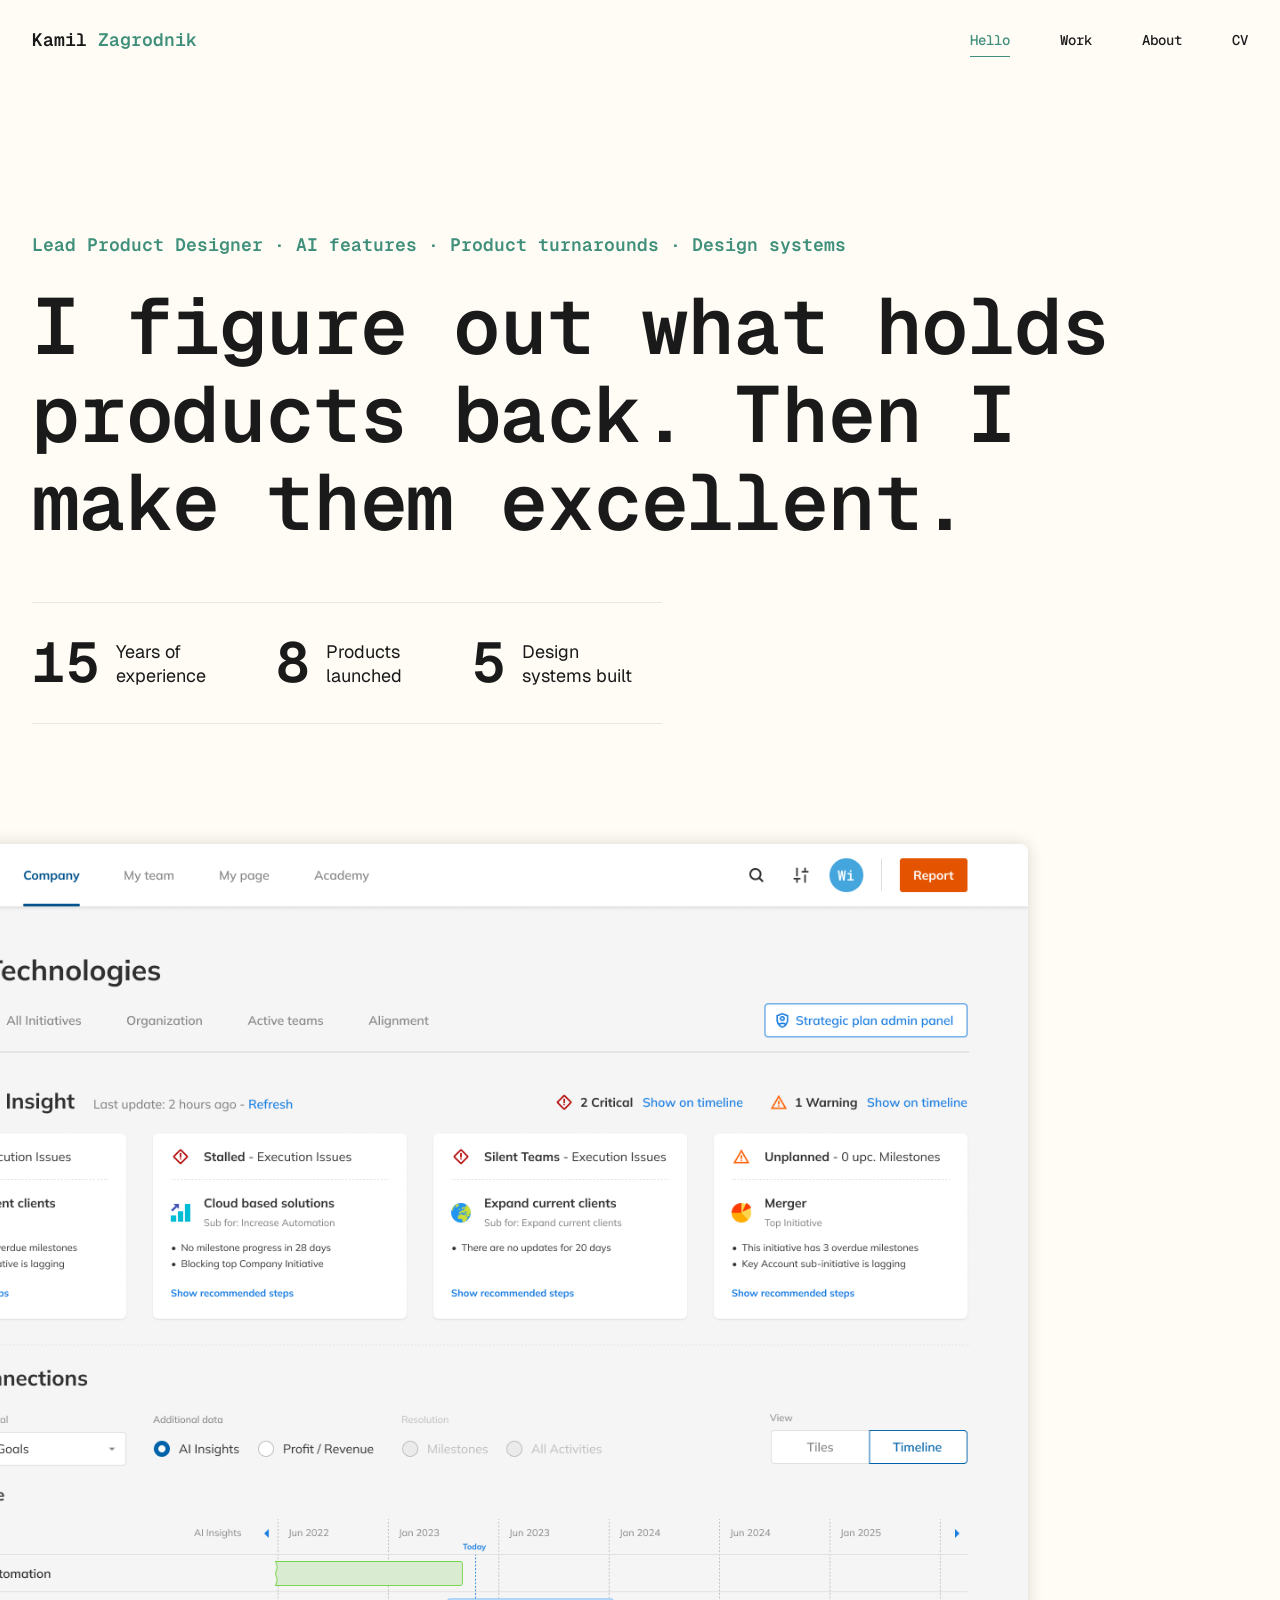
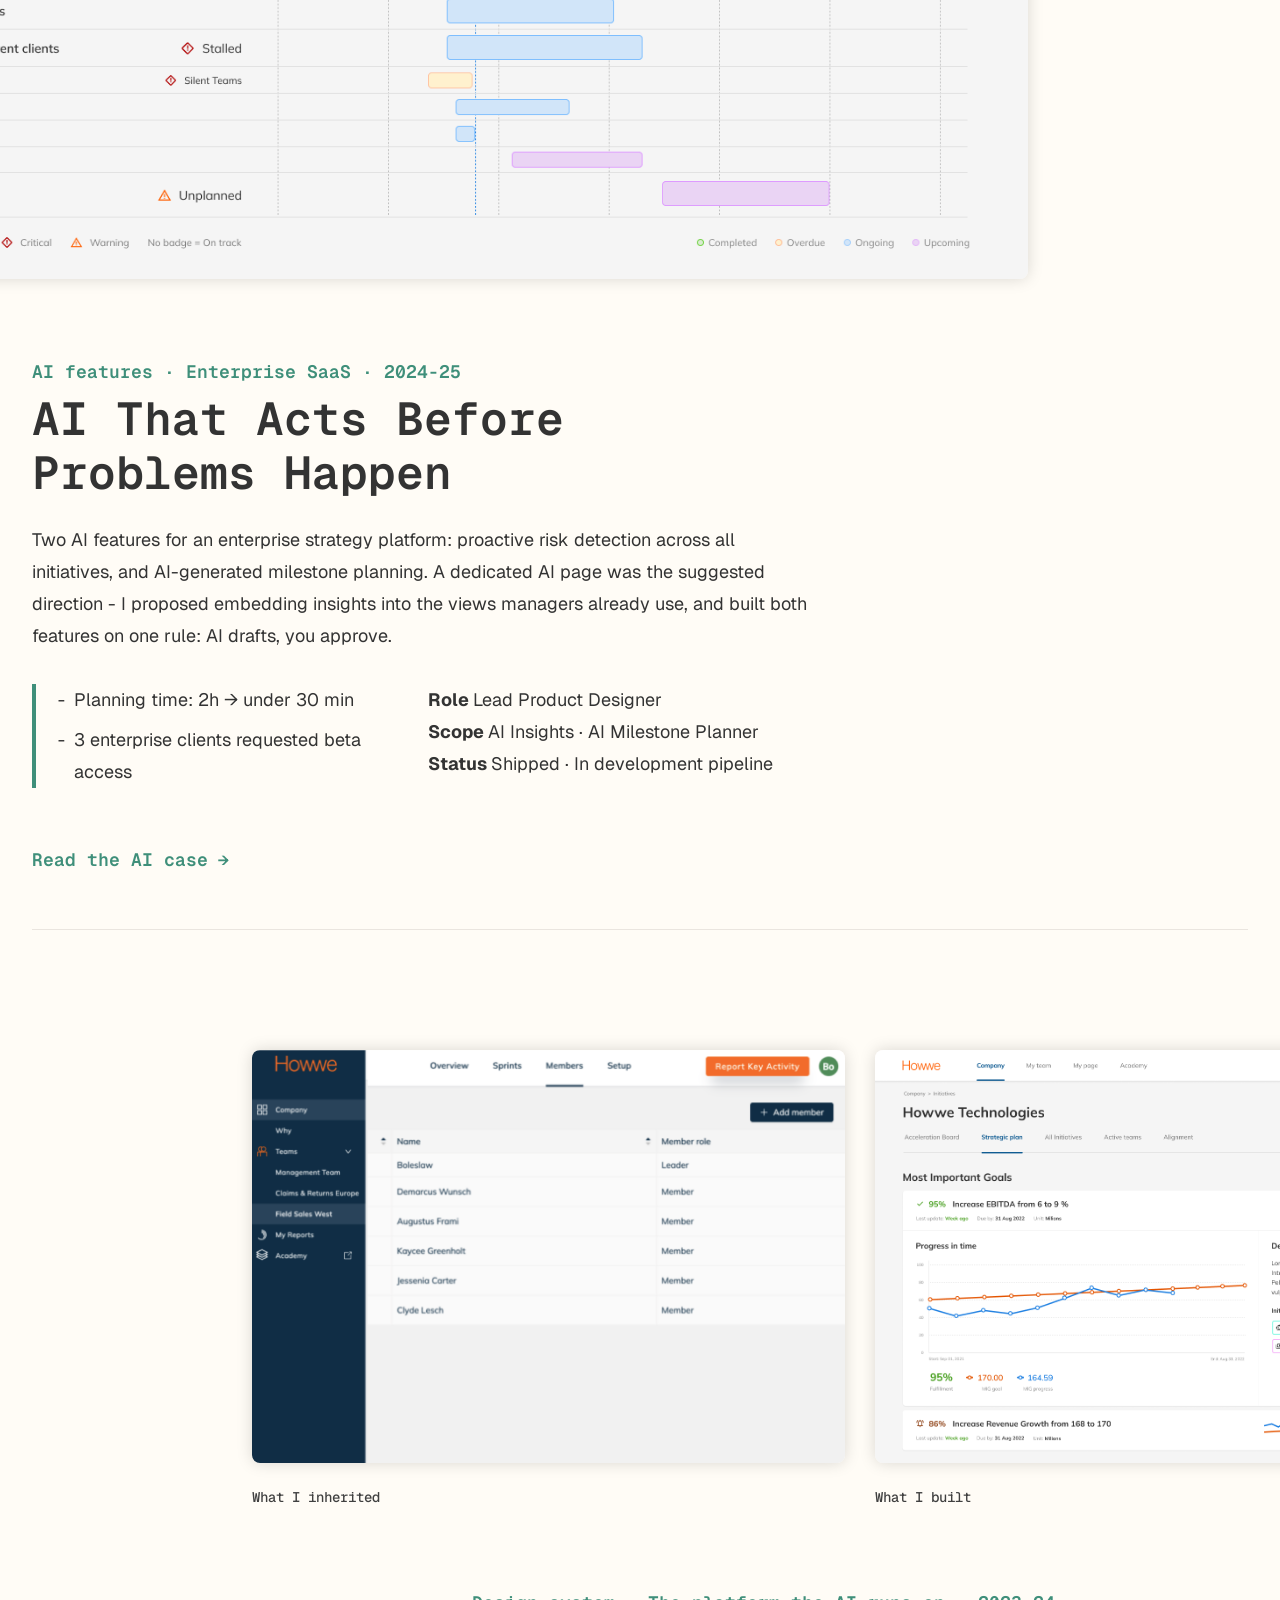
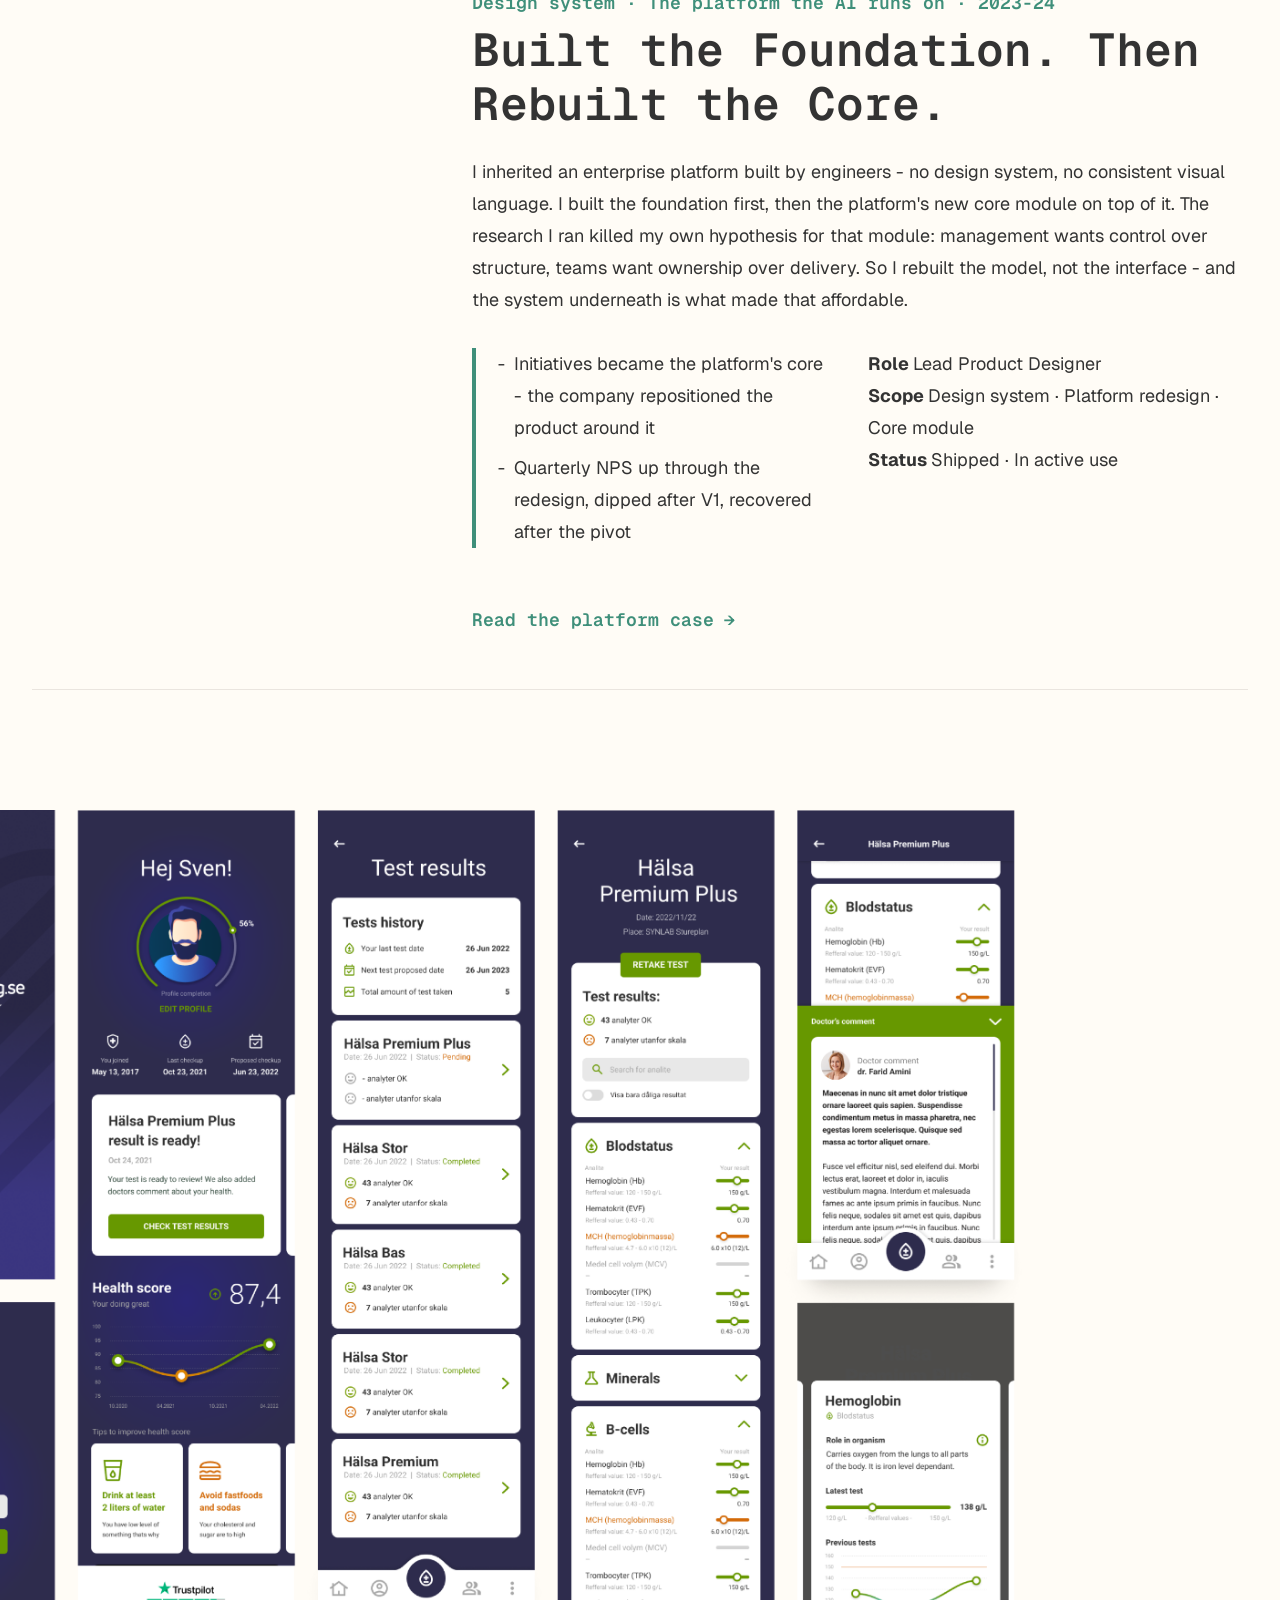
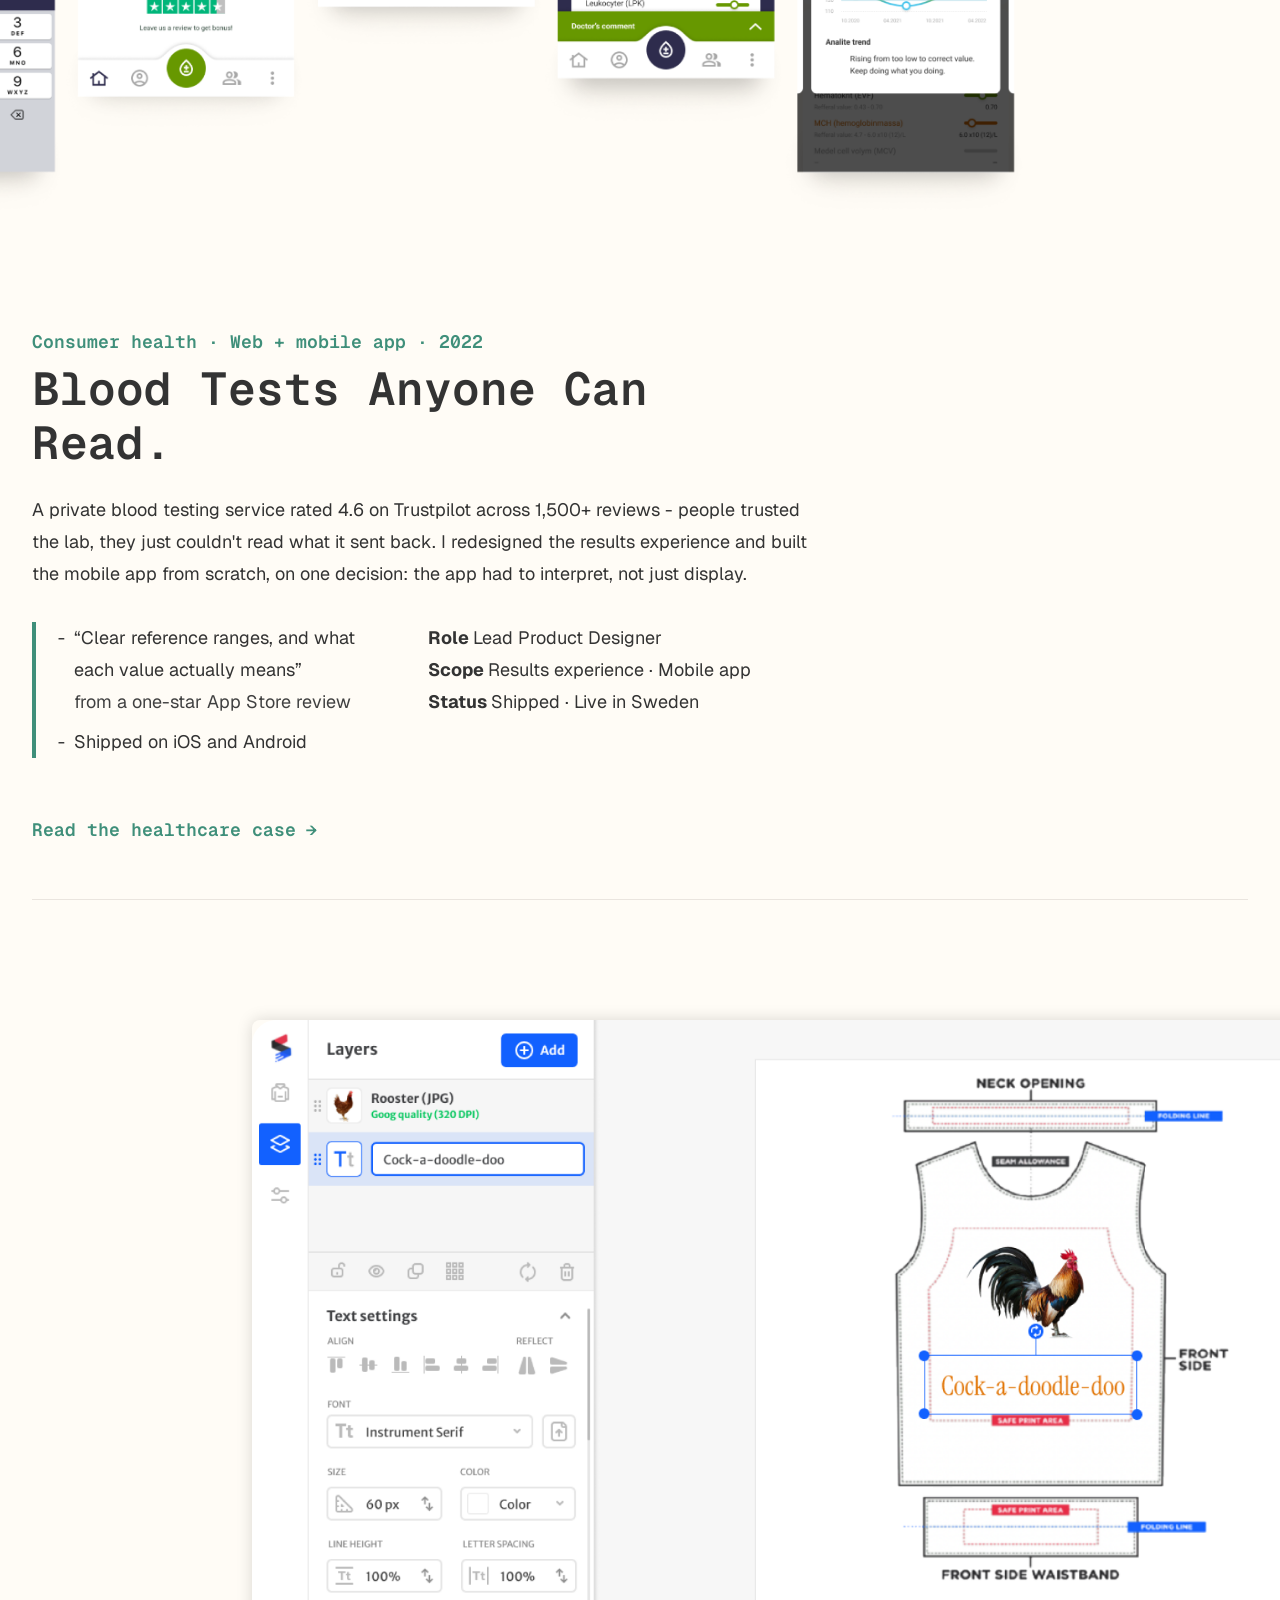
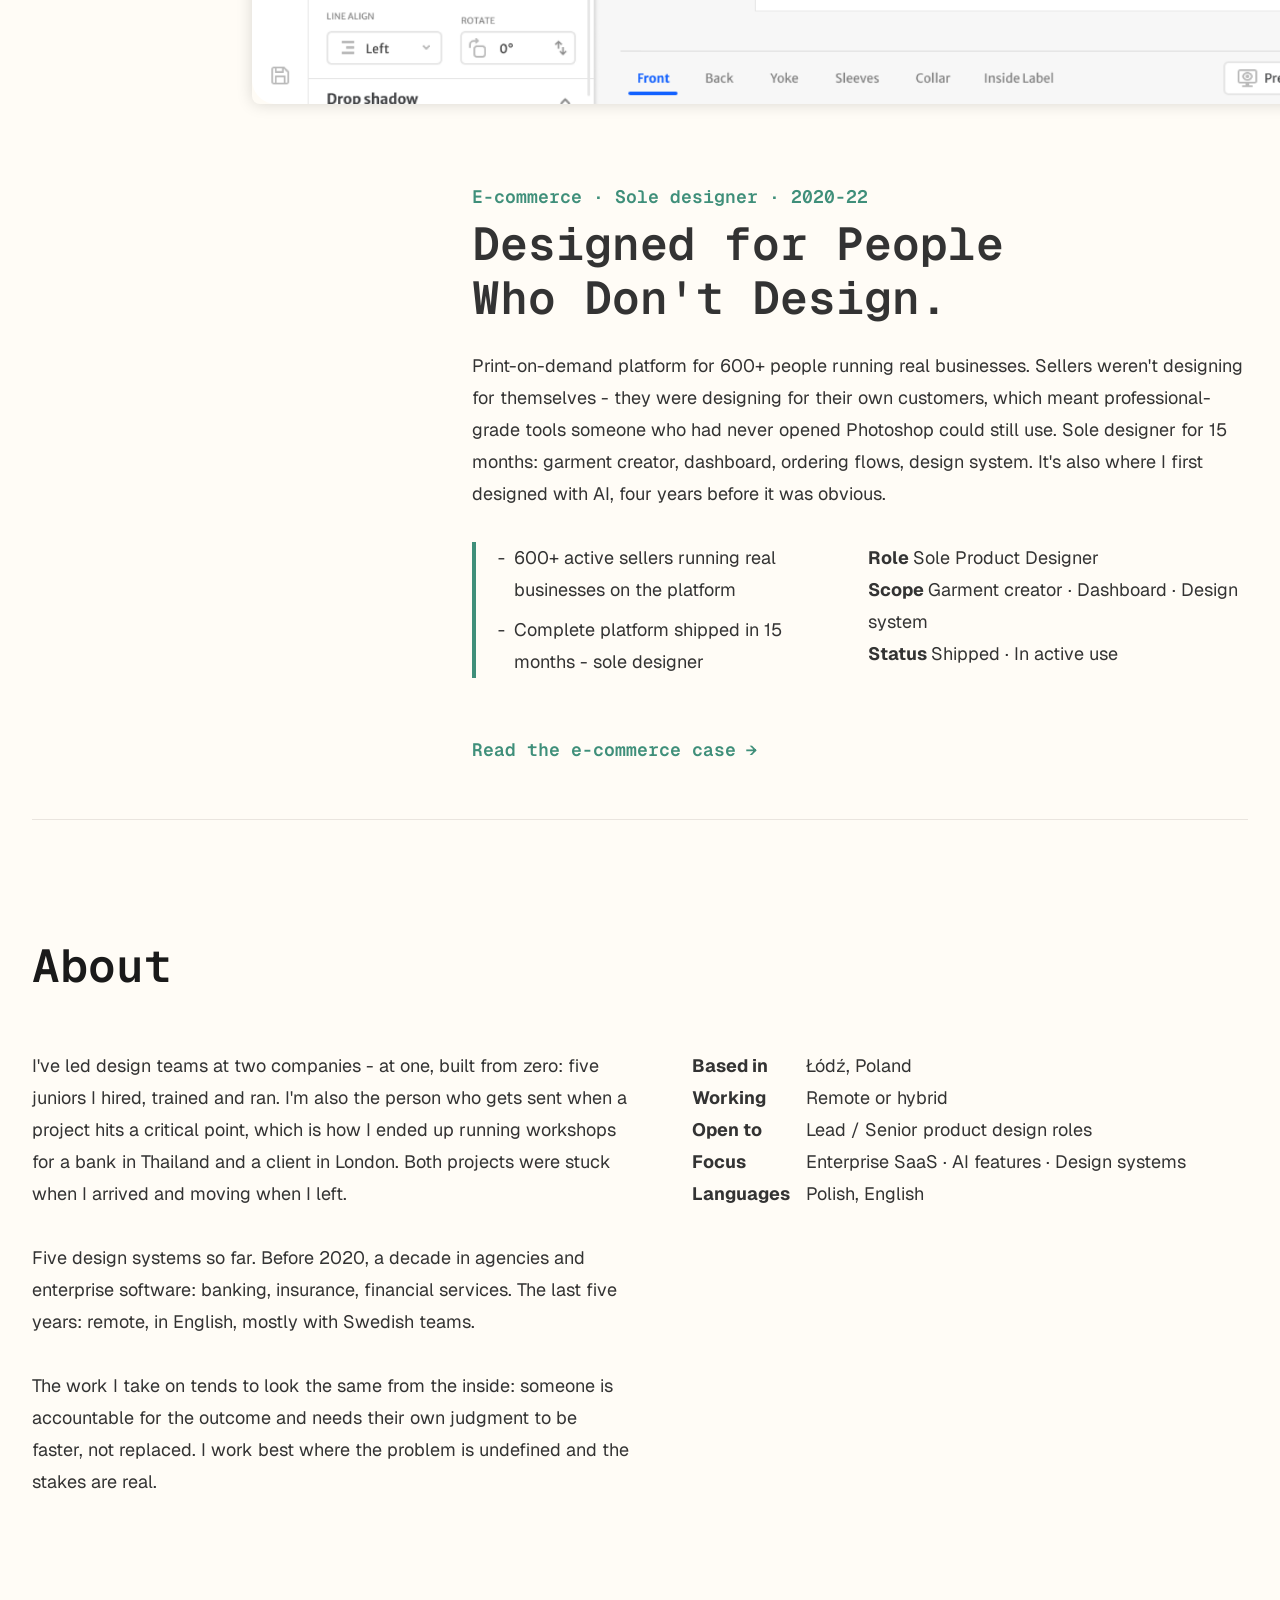
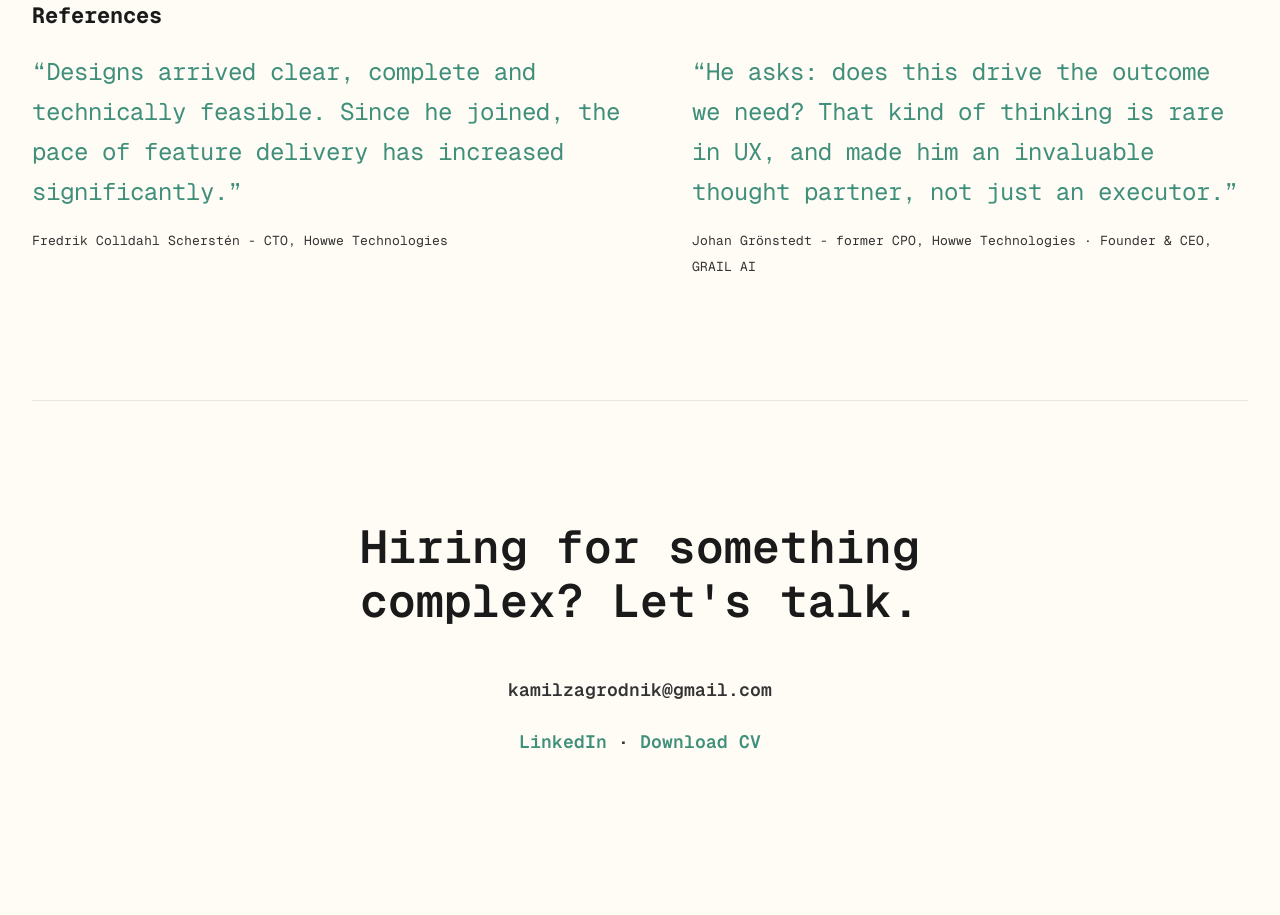
==== commit 49cf0fcd: "Rewrite About around team building and rescued projects Leads with what was done with people rather " ====
--- a/index.html
+++ b/index.html
@@ -220,12 +220,13 @@
 
       <div class="about__grid">
         <div class="about__text">
-          <p>I've led design teams at two companies and served as Head of UI at 3digits. At Comarch I
-            piloted the company's first unified design language, then prepared the component library
-            for designers on other teams and oversaw their work for consistency. Five design systems
-            so far, all still running.</p>
-          <p>Before 2020, a decade in agencies and enterprise software: banking, insurance, financial
-            services. Most of my recent product work has been with Swedish teams.</p>
+          <p>I've led design teams at two companies - at one, built from zero: five juniors I hired,
+            trained and ran. I'm also the person who gets sent when a project hits a critical point,
+            which is how I ended up running workshops for a bank in Thailand and a client in London.
+            Both projects were stuck when I arrived and moving when I left.</p>
+          <p>Five design systems so far. Before 2020, a decade in agencies and enterprise software:
+            banking, insurance, financial services. The last five years: remote, in English, mostly
+            with Swedish teams.</p>
           <p>The work I take on tends to look the same from the inside: someone is accountable for the
             outcome and needs their own judgment to be faster, not replaced. I work best where the
             problem is undefined and the stakes are real.</p>
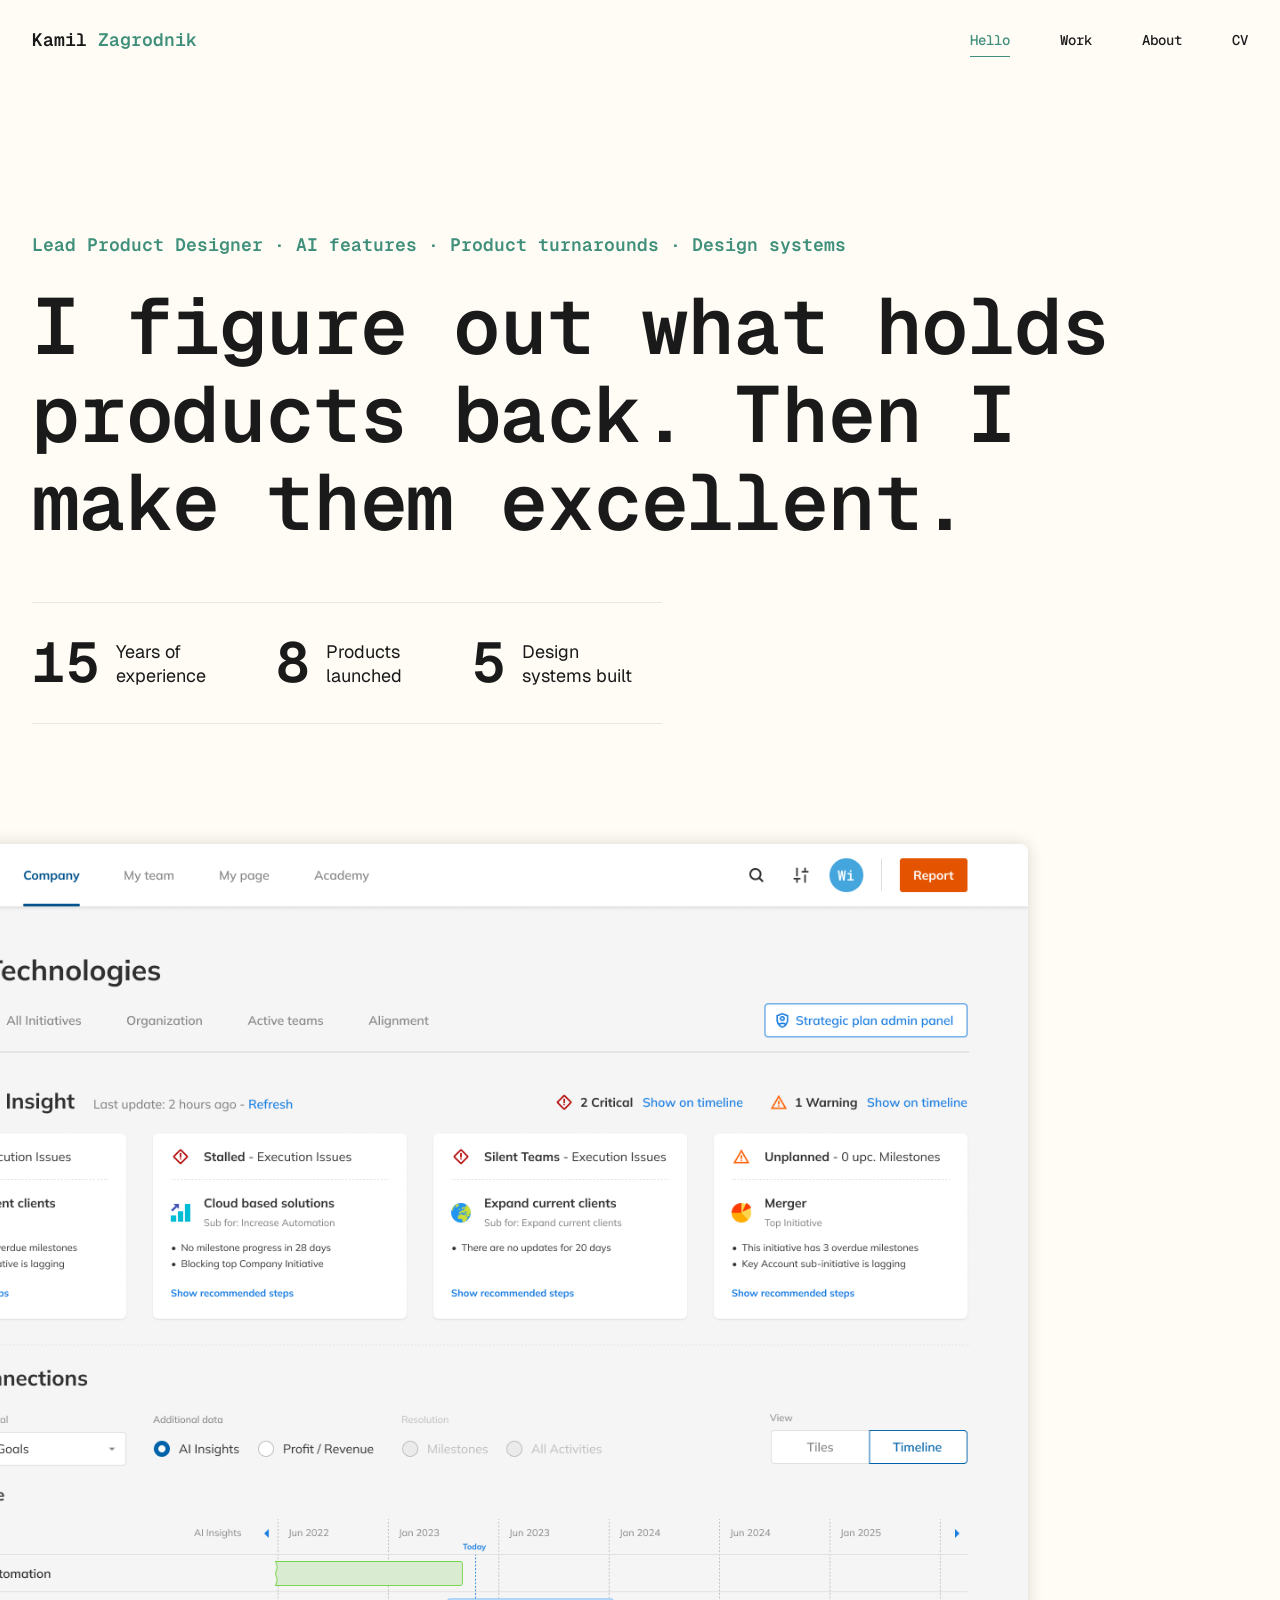
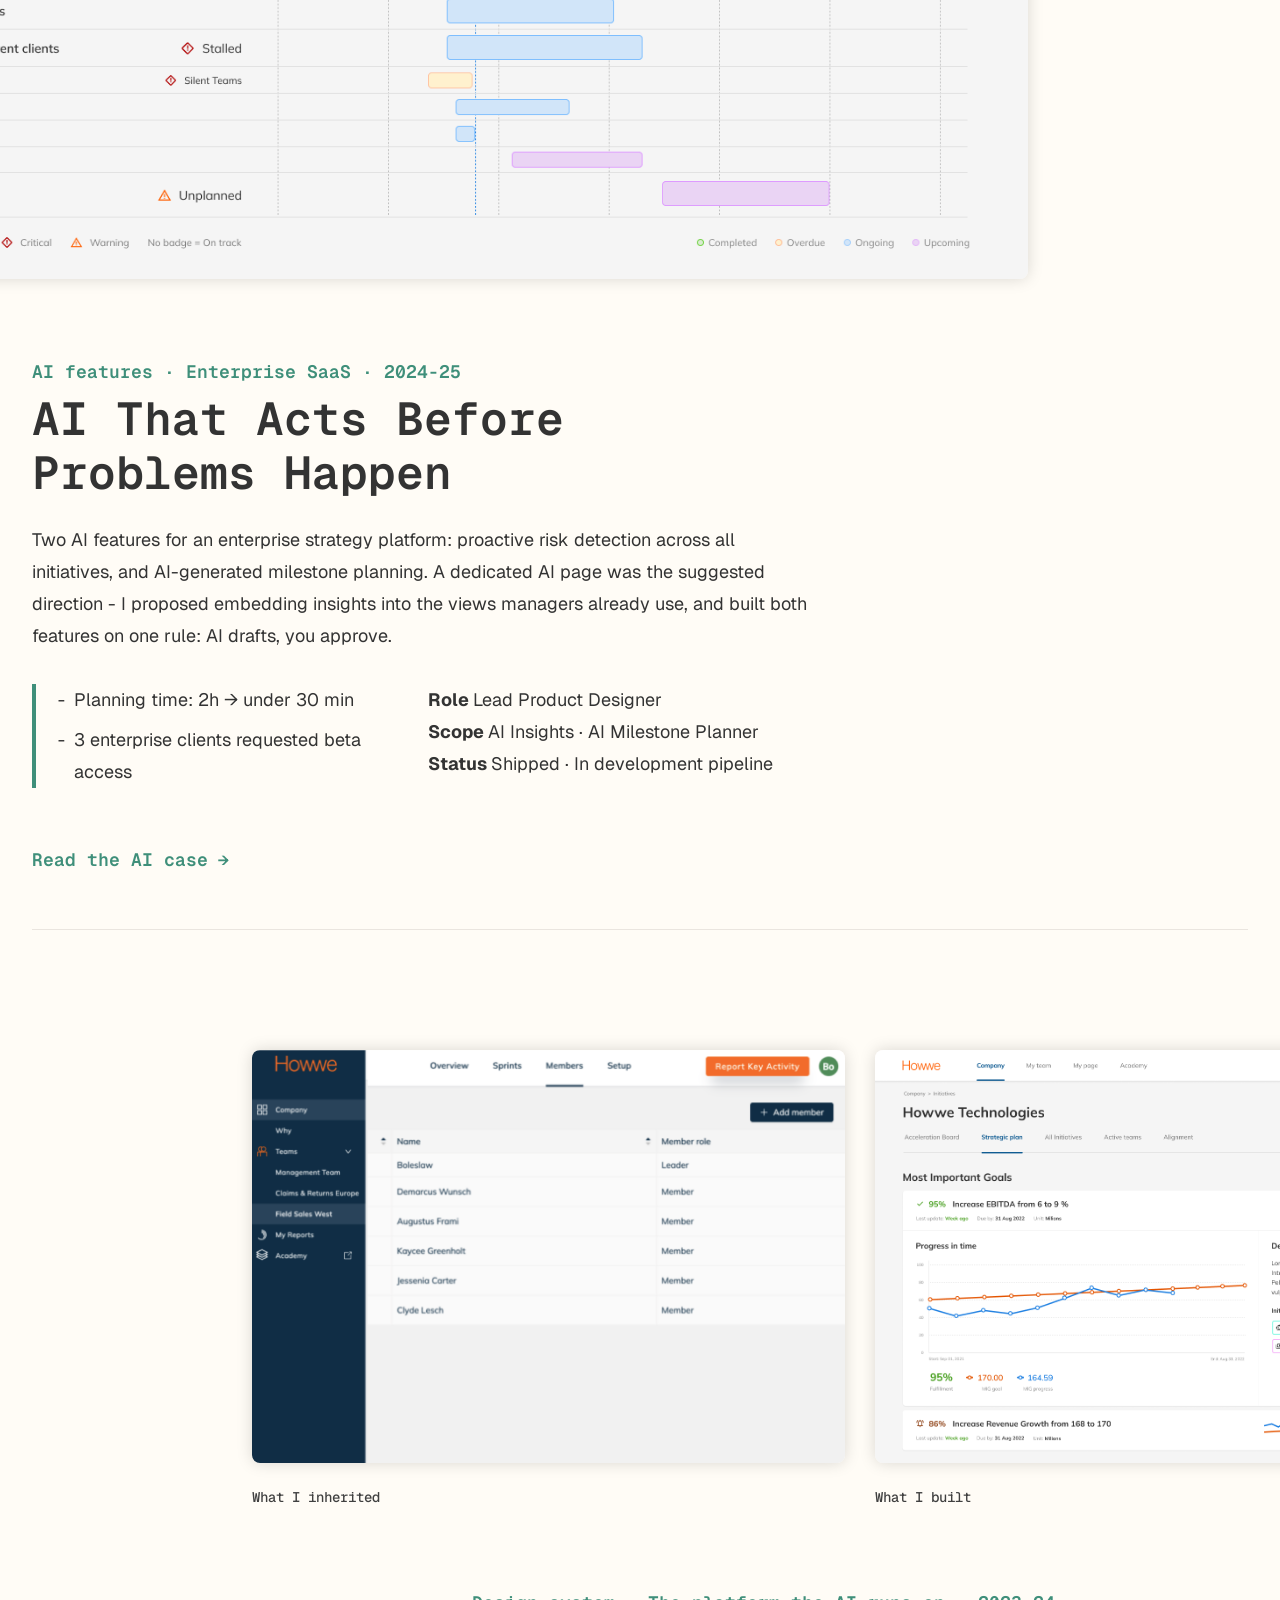
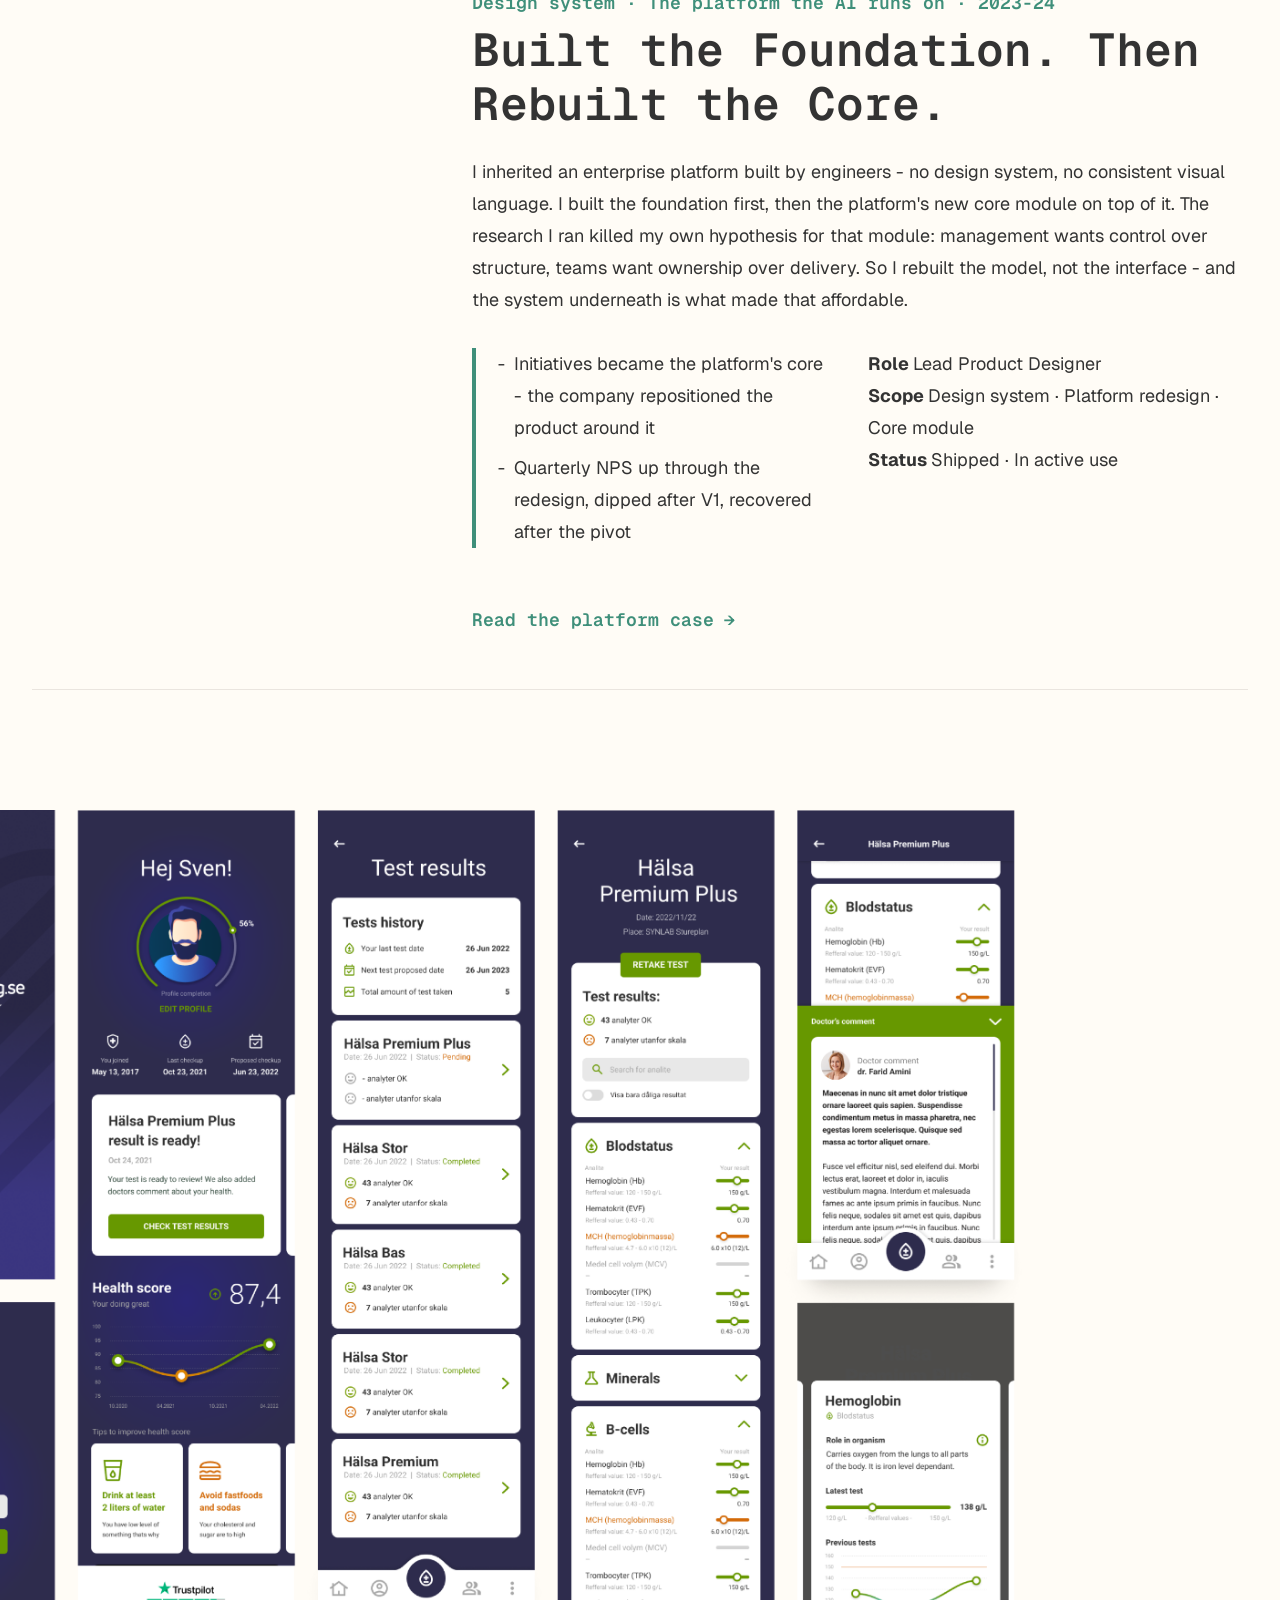
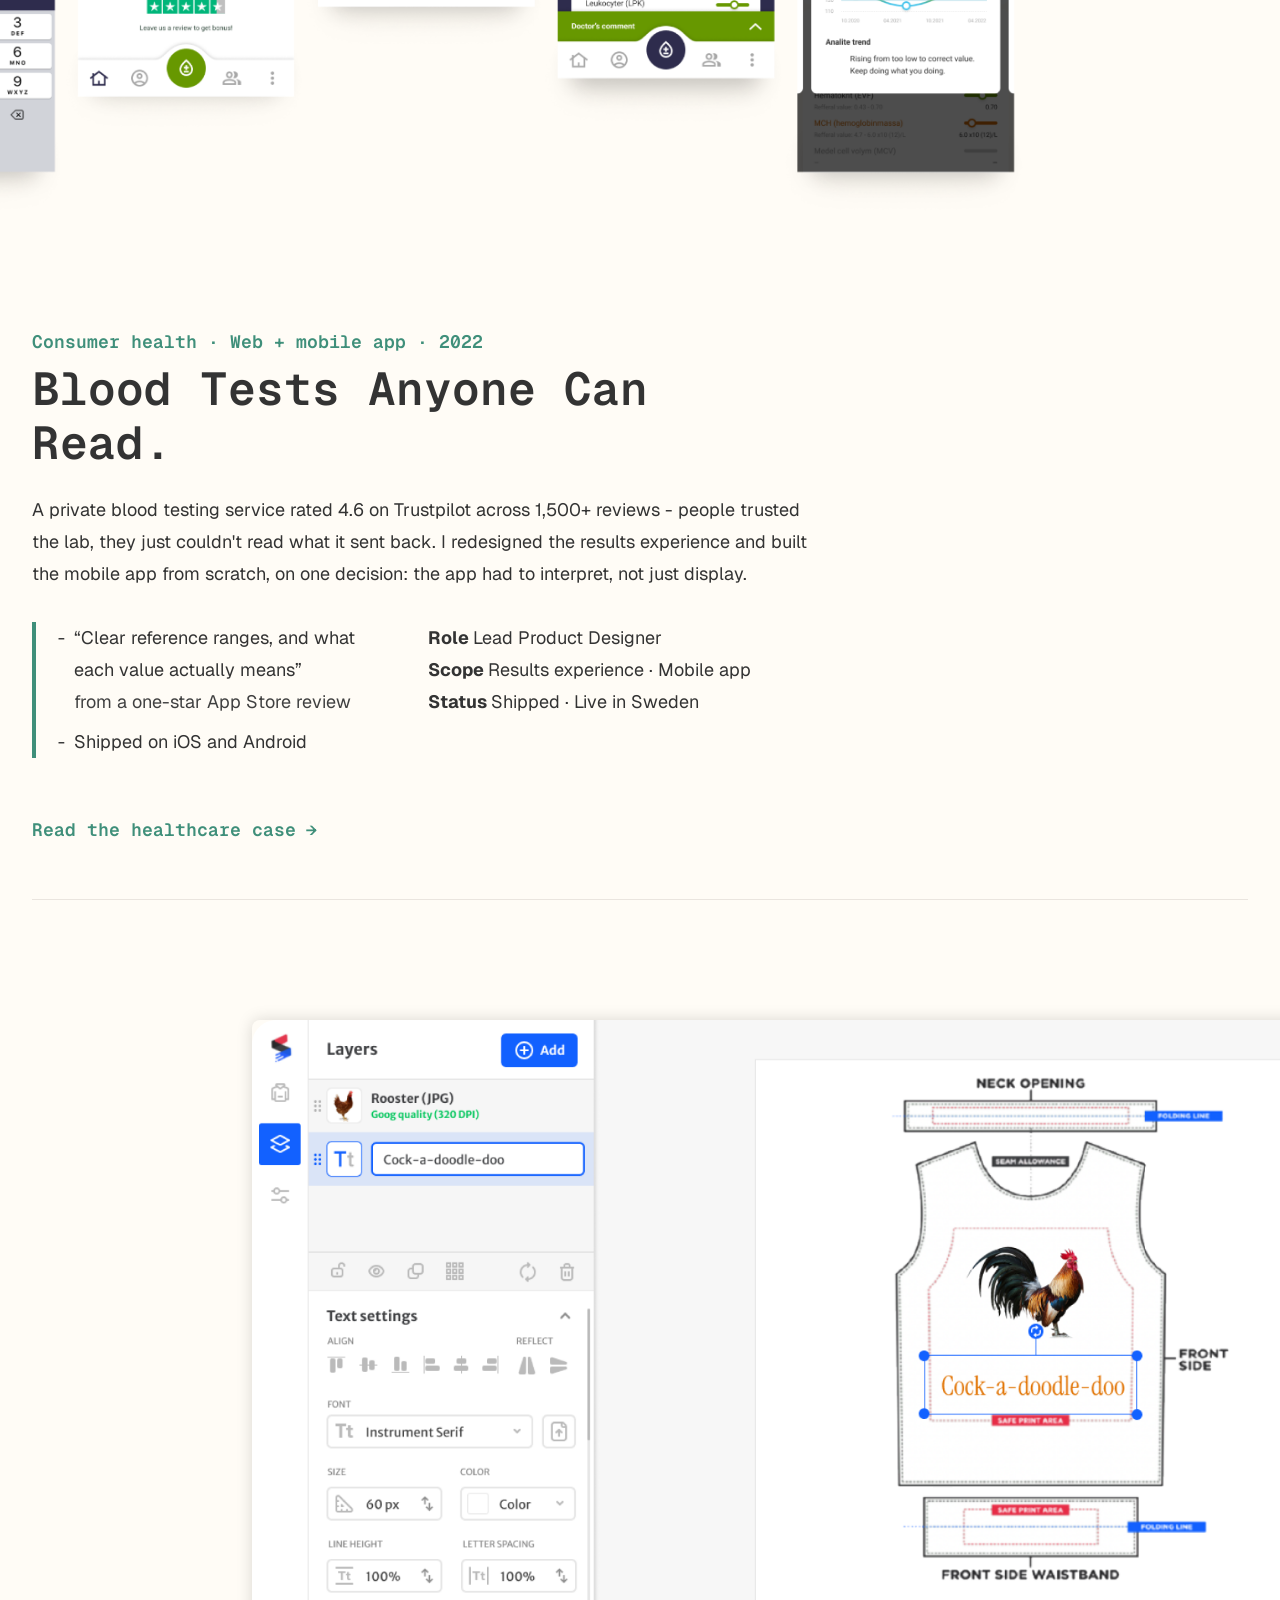
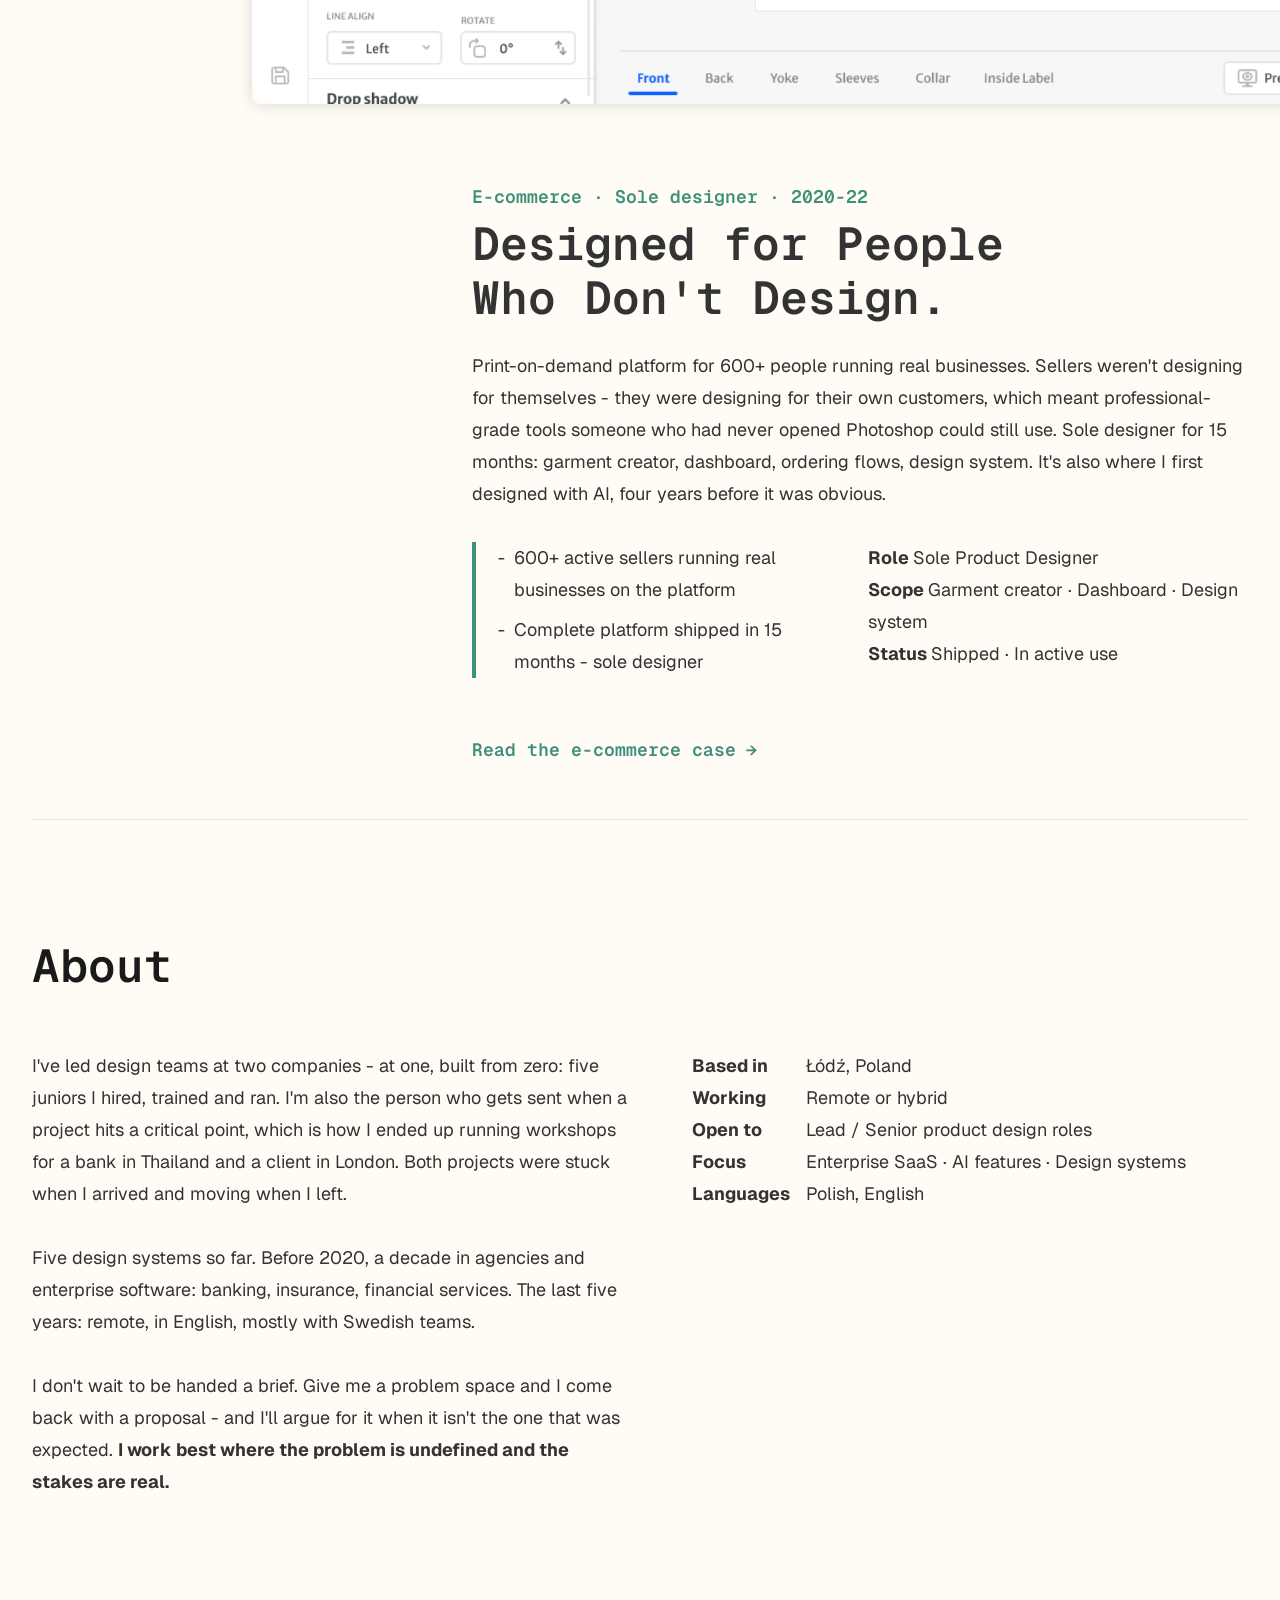
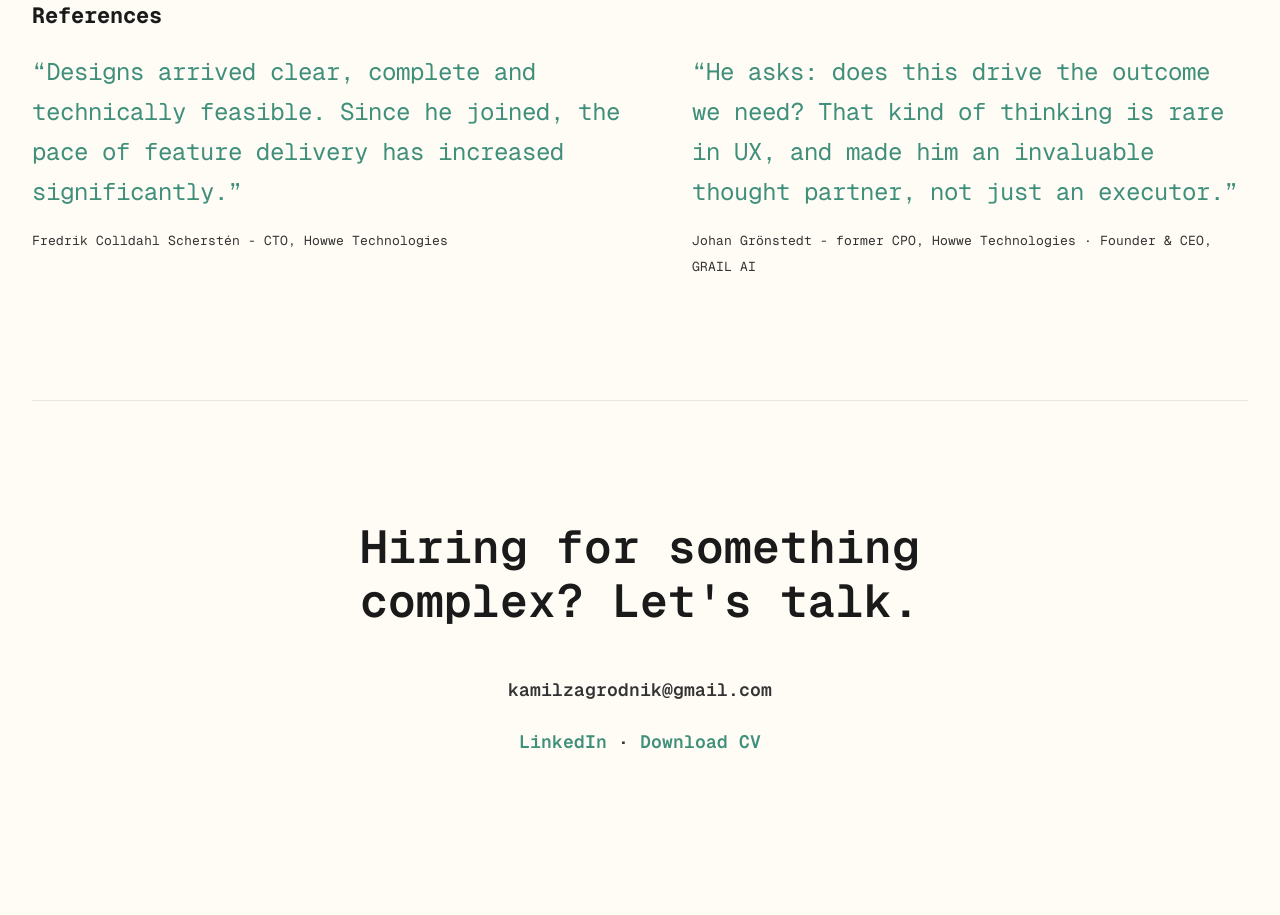
==== commit 66730267: "About: state how the work starts, drop the paragraph about users The closing paragraph described the" ====
--- a/index.html
+++ b/index.html
@@ -227,9 +227,9 @@
           <p>Five design systems so far. Before 2020, a decade in agencies and enterprise software:
             banking, insurance, financial services. The last five years: remote, in English, mostly
             with Swedish teams.</p>
-          <p>The work I take on tends to look the same from the inside: someone is accountable for the
-            outcome and needs their own judgment to be faster, not replaced. I work best where the
-            problem is undefined and the stakes are real.</p>
+          <p>I don't wait to be handed a brief. Give me a problem space and I come back with a
+            proposal - and I'll argue for it when it isn't the one that was expected.
+            <strong>I work best where the problem is undefined and the stakes are real.</strong></p>
         </div>
 
         <dl class="facts">
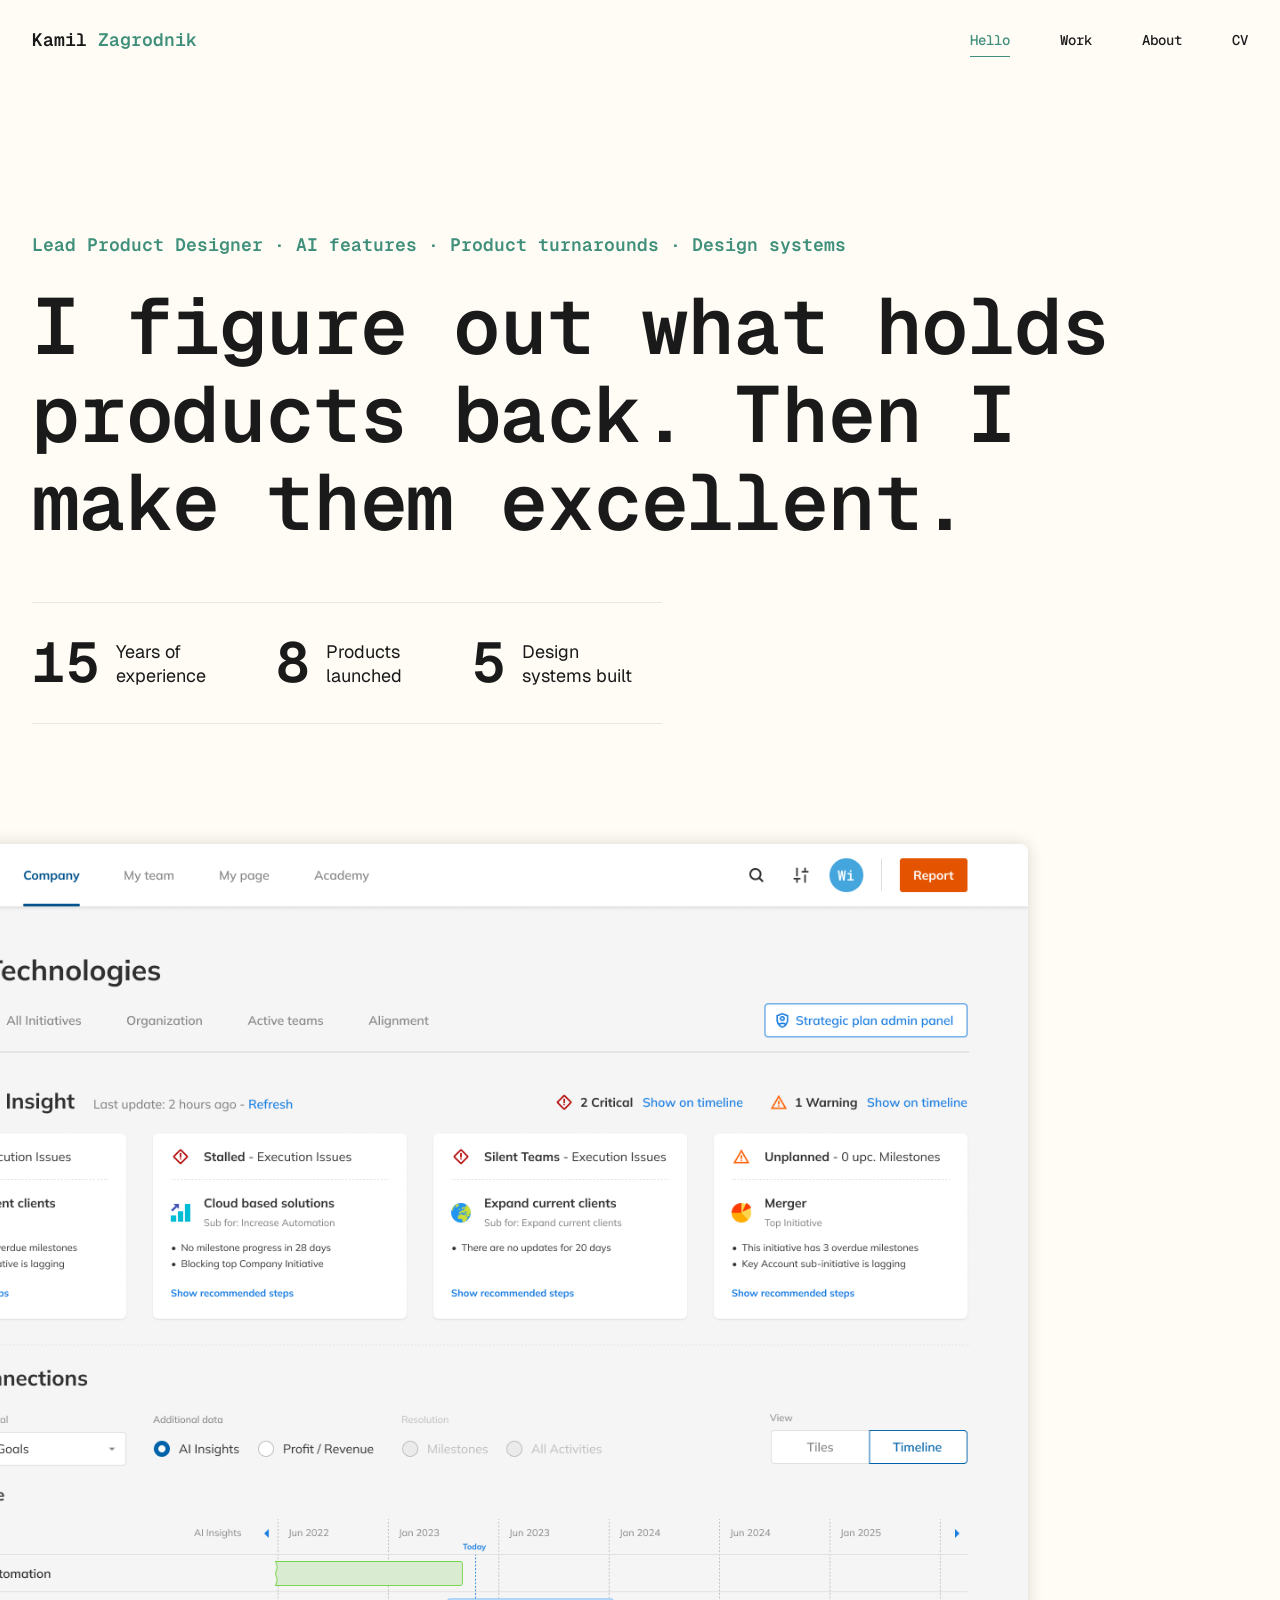
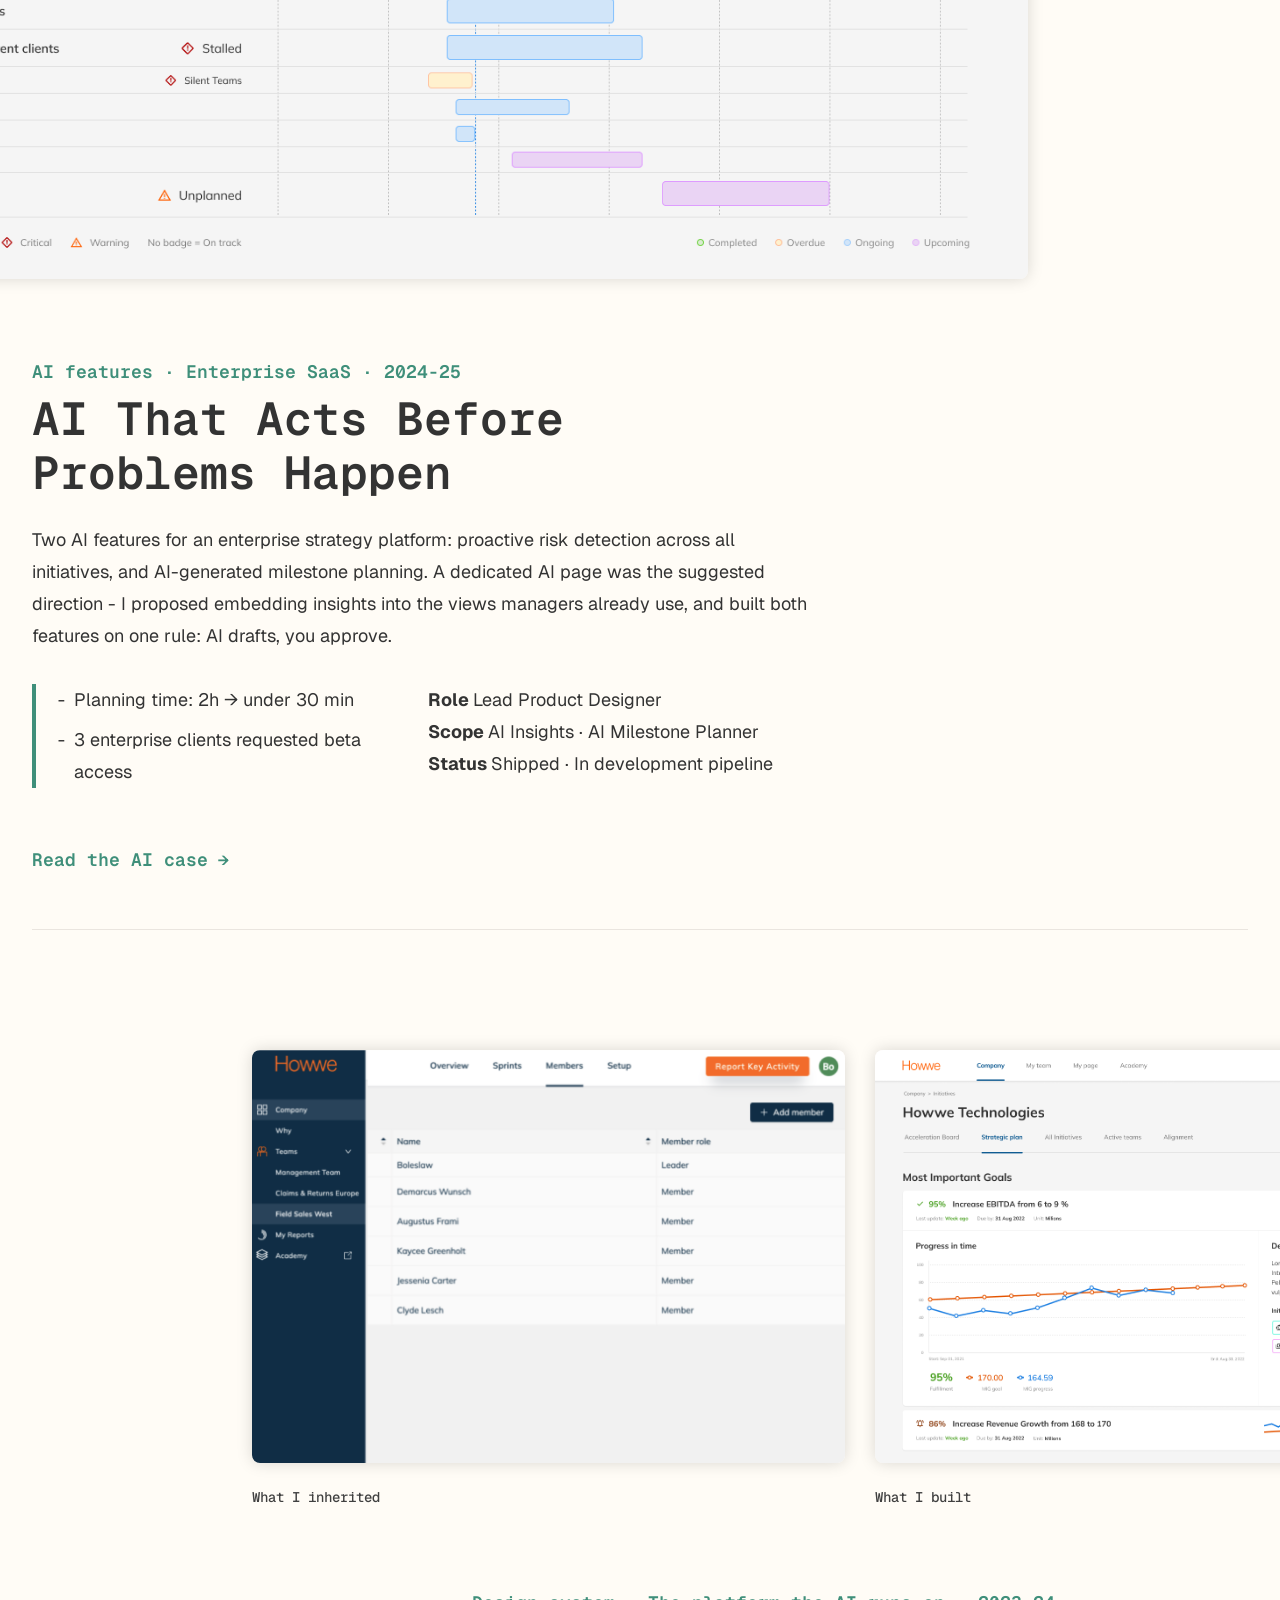
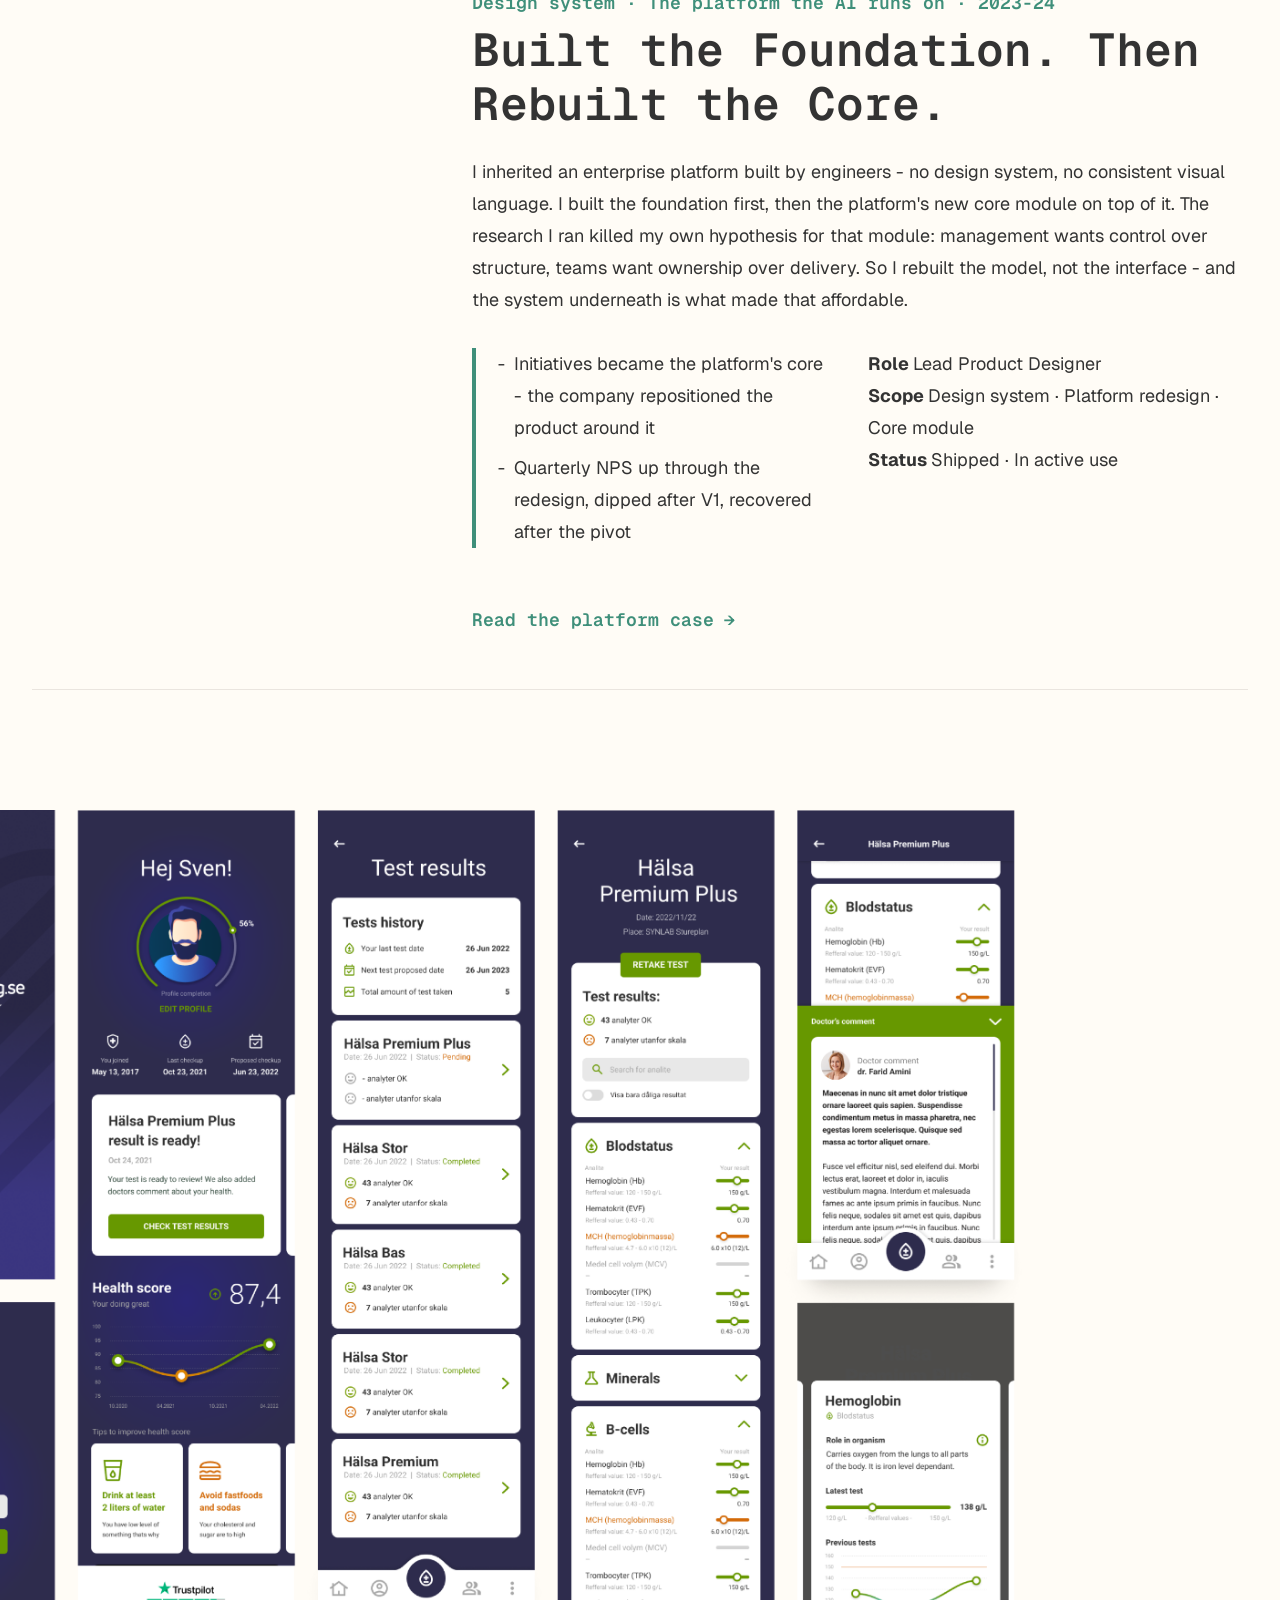
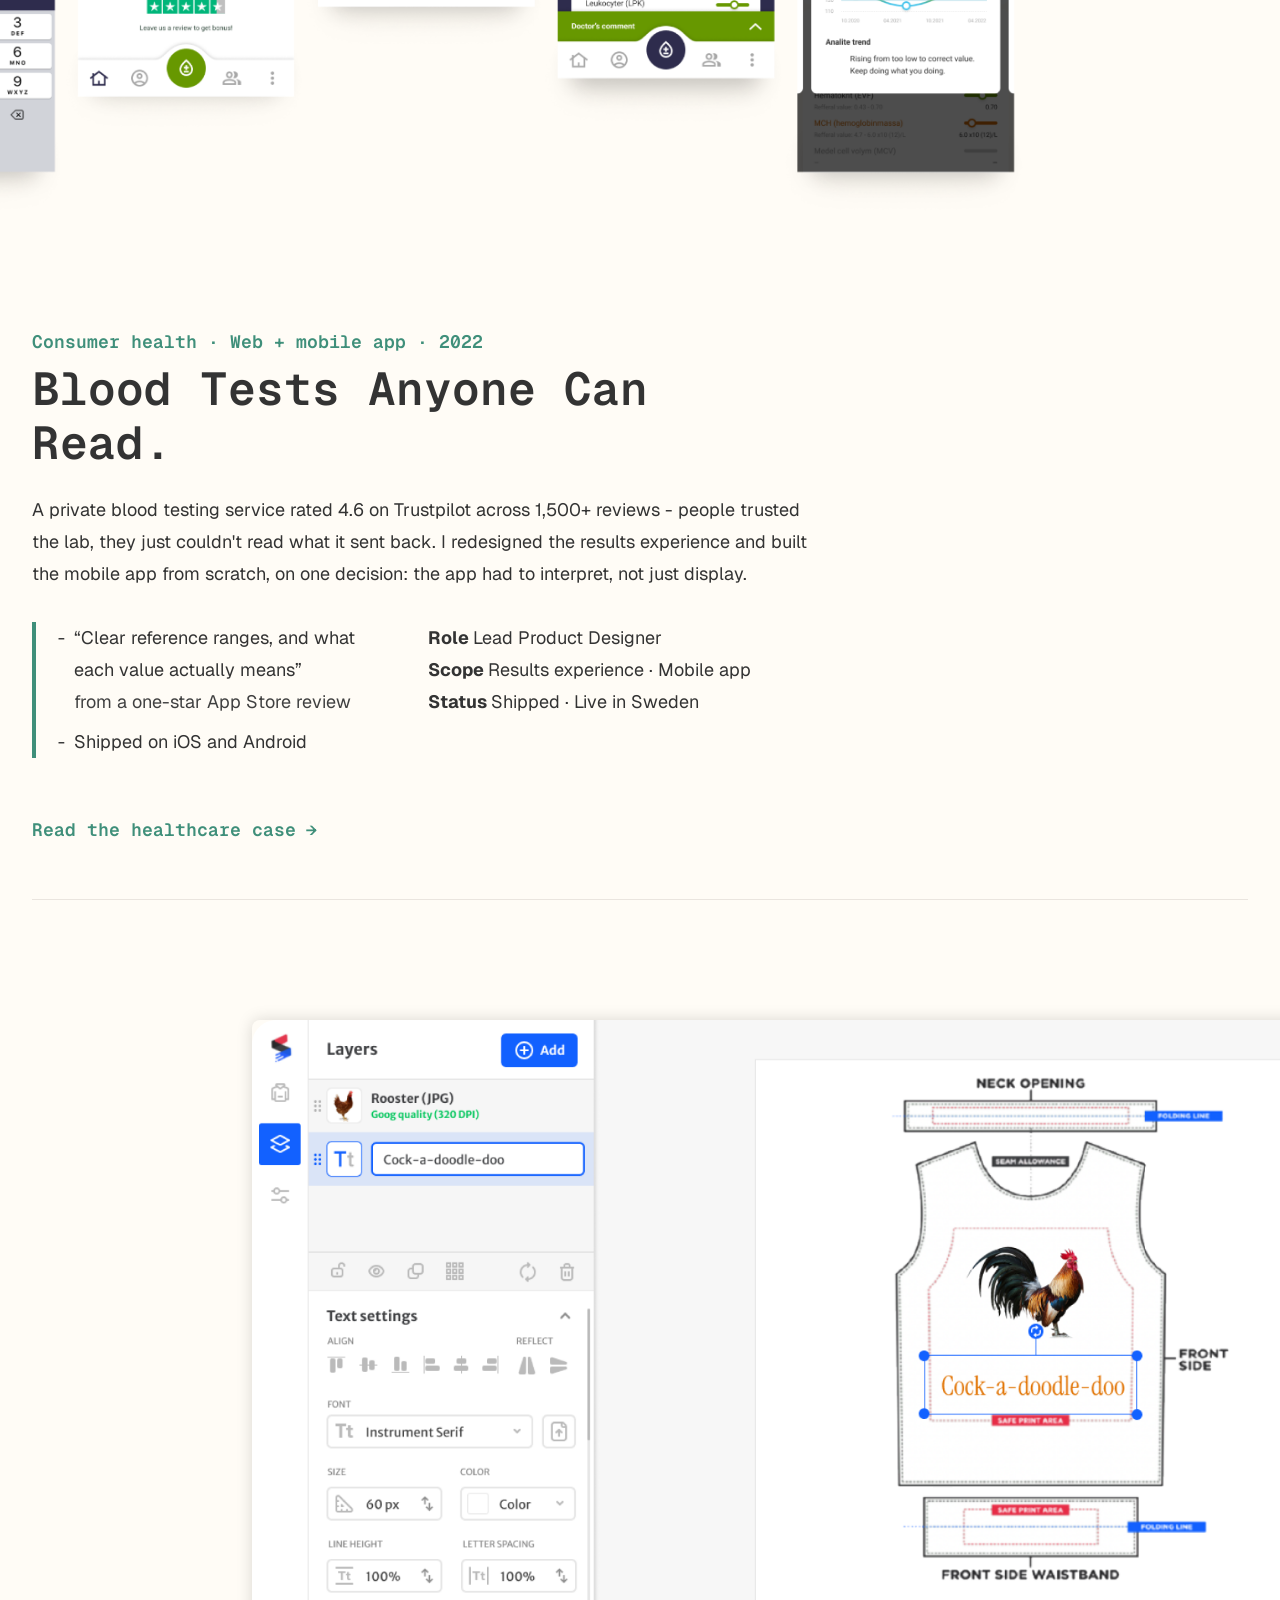
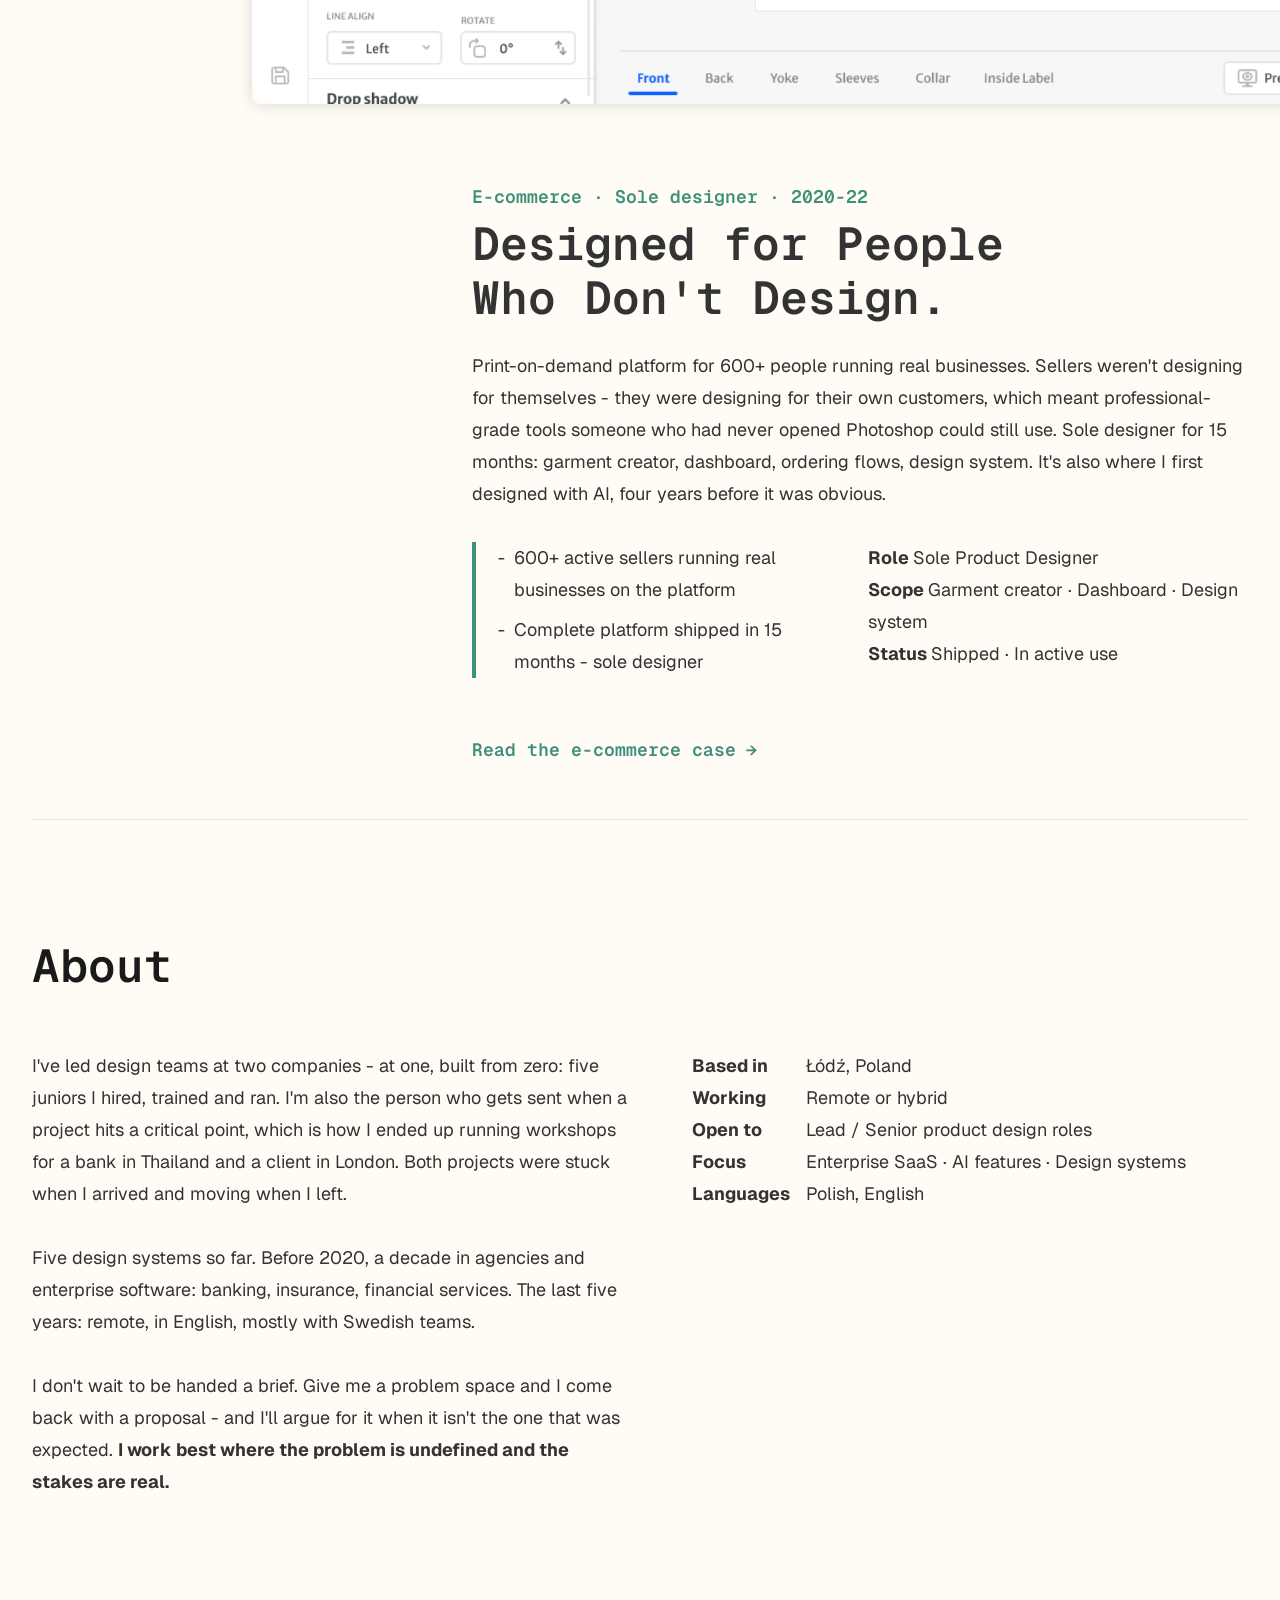
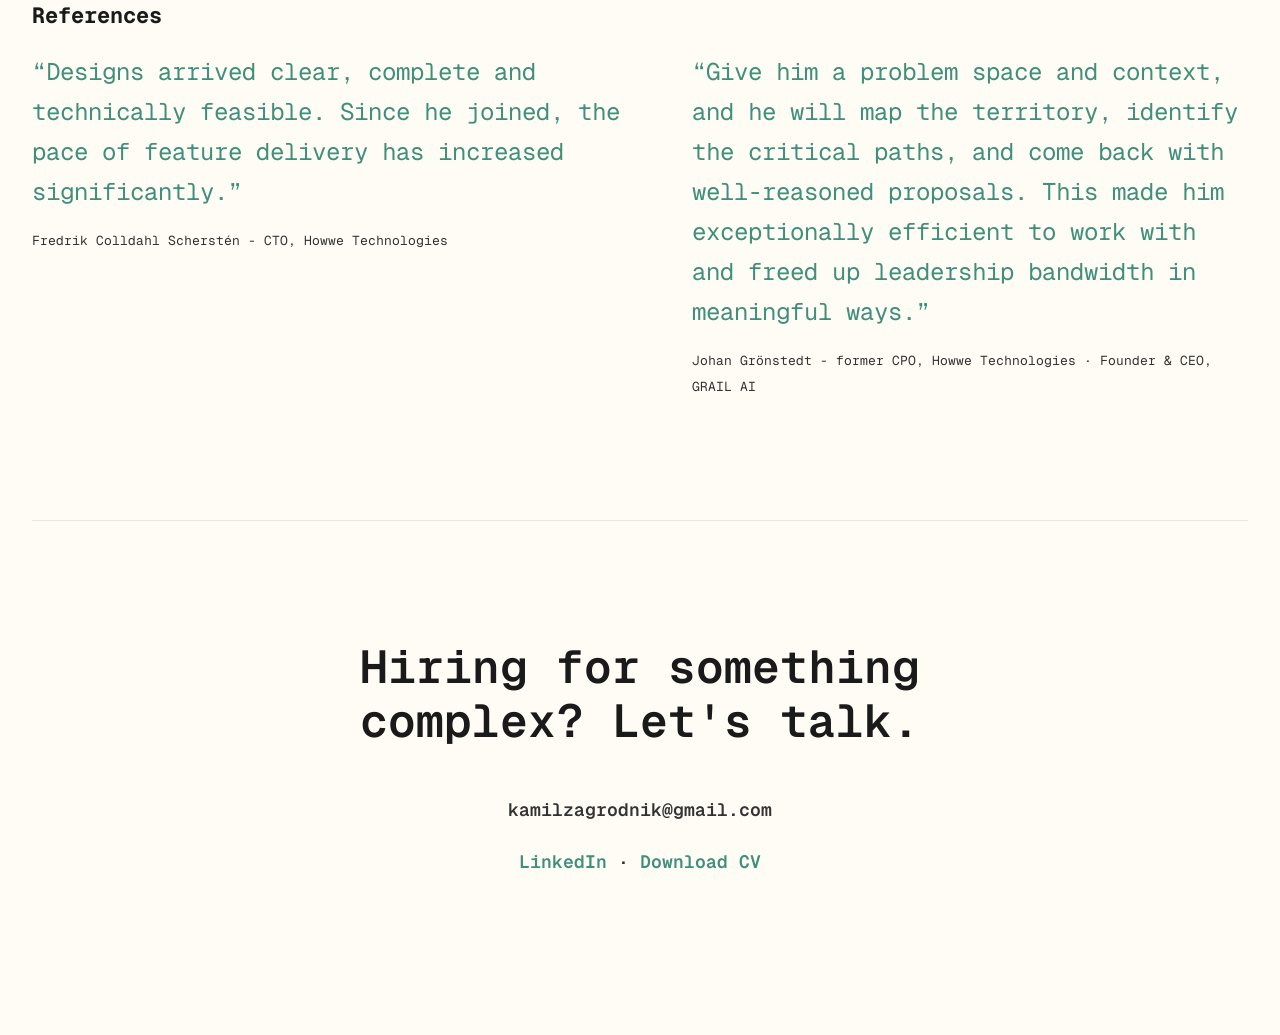
==== commit fba9b8ab: "Swap the second reference to the one about self-direction About now claims that no brief is needed t" ====
--- a/index.html
+++ b/index.html
@@ -254,8 +254,10 @@
           <figcaption>Fredrik Colldahl Scherstén - CTO, Howwe Technologies</figcaption>
         </figure>
         <figure>
-          <blockquote>&ldquo;He asks: does this drive the outcome we need? That kind of thinking is rare
-            in UX, and made him an invaluable thought partner, not just an executor.&rdquo;</blockquote>
+          <blockquote>&ldquo;Give him a problem space and context, and he will map the territory,
+            identify the critical paths, and come back with well-reasoned proposals. This made him
+            exceptionally efficient to work with and freed up leadership bandwidth in meaningful
+            ways.&rdquo;</blockquote>
           <figcaption>Johan Grönstedt - former CPO, Howwe Technologies · Founder &amp; CEO, GRAIL AI</figcaption>
         </figure>
       </div>
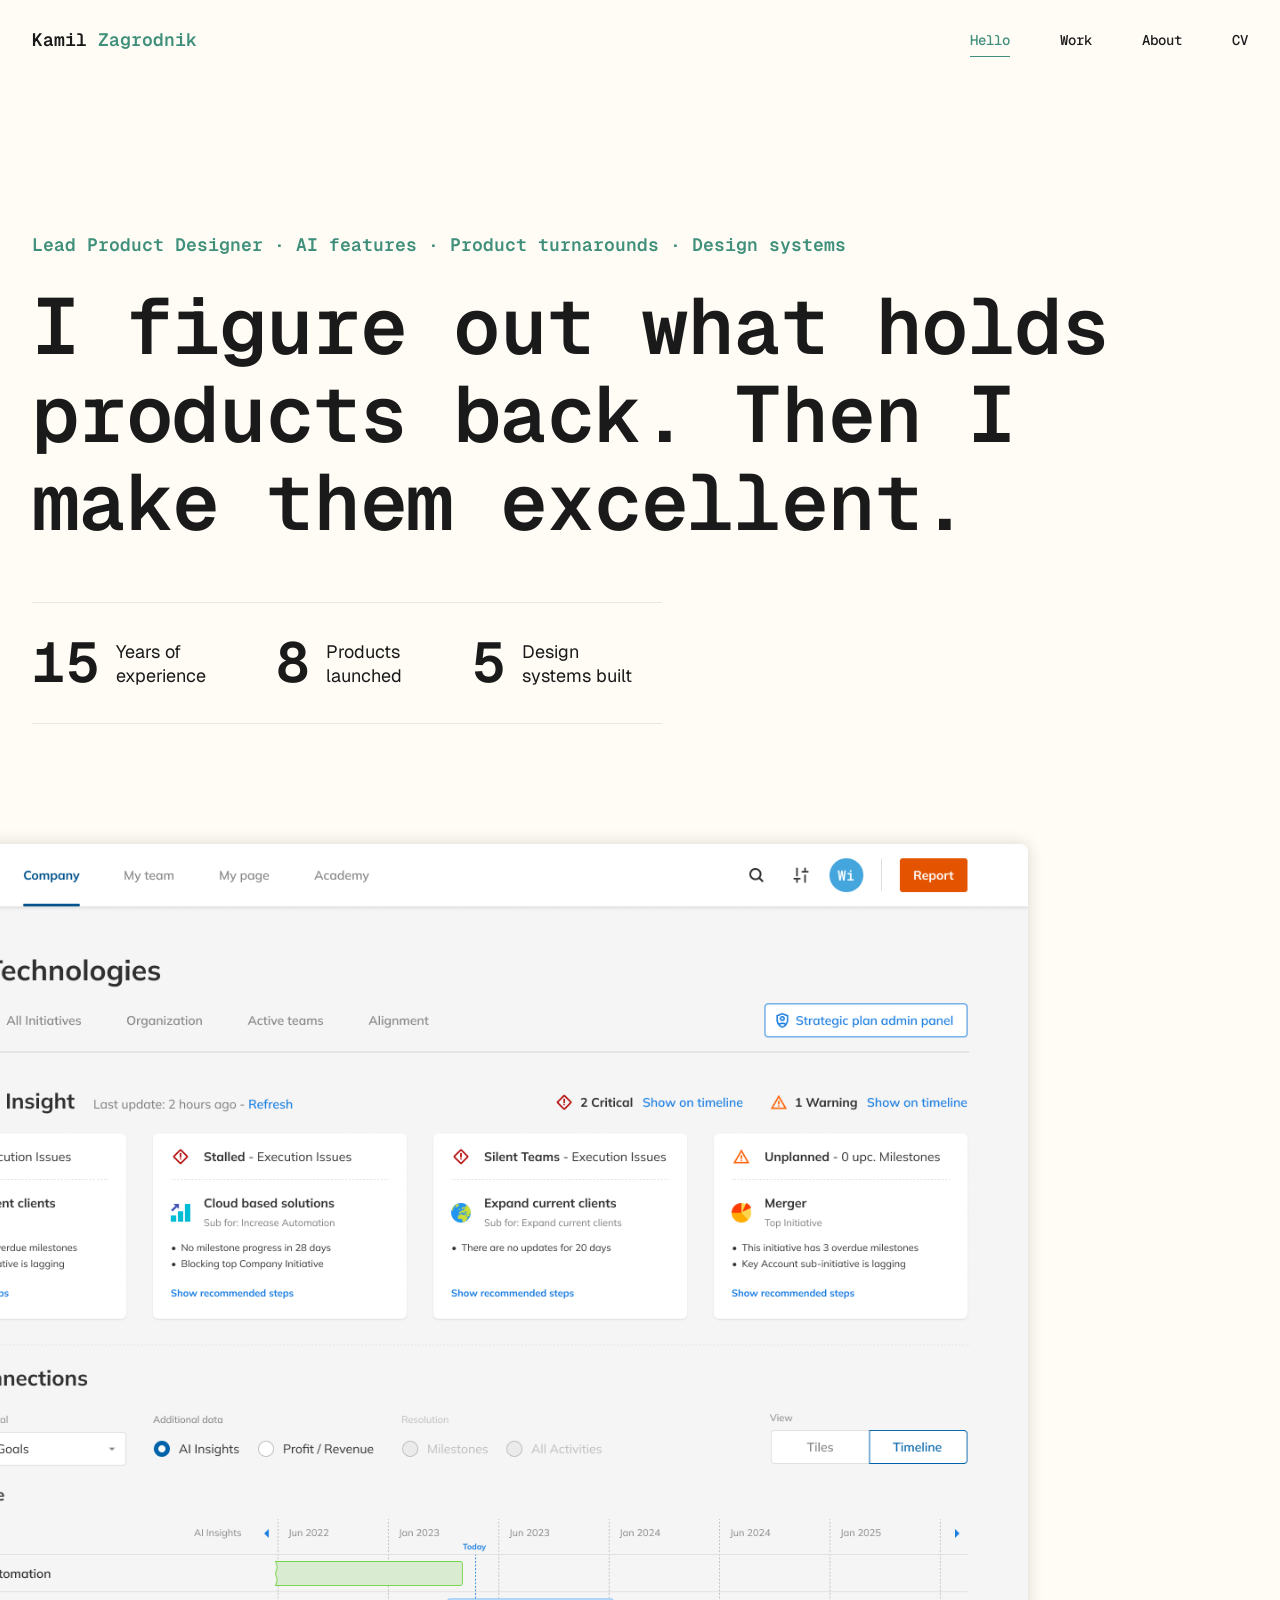
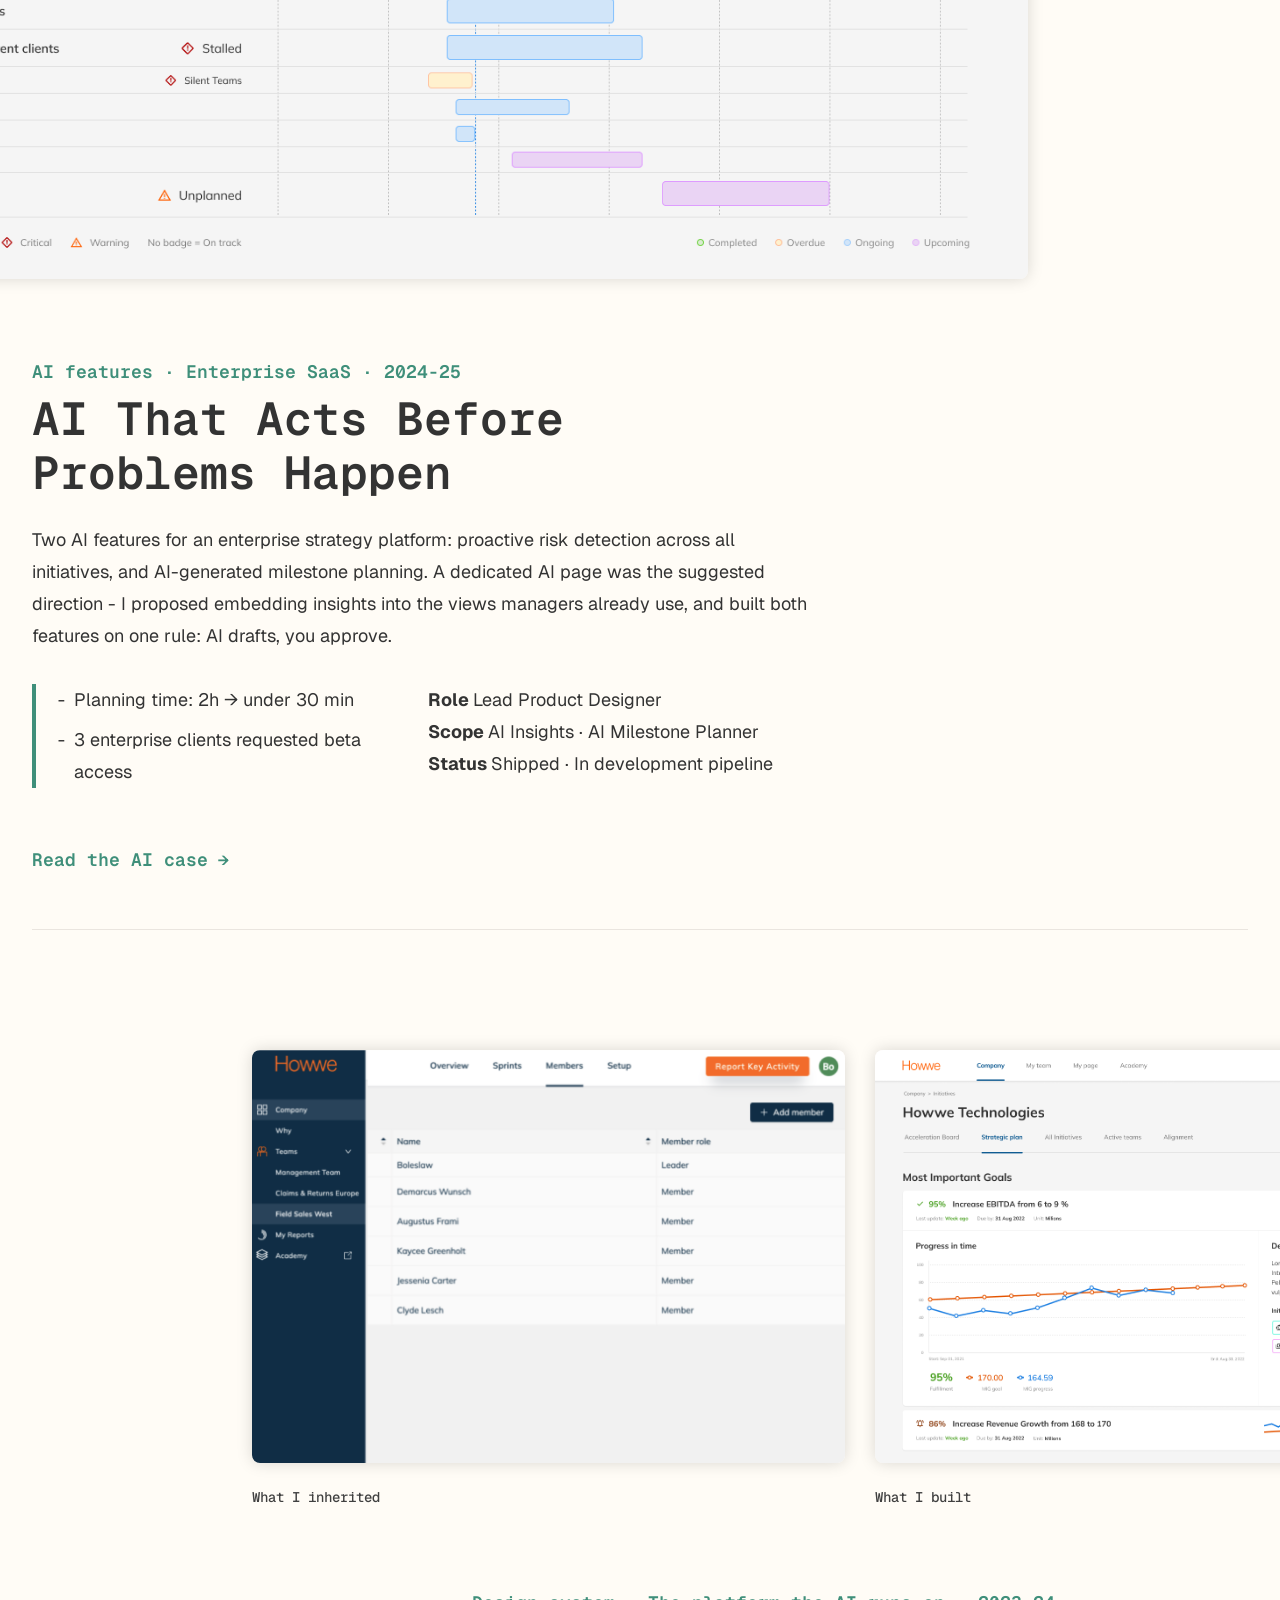
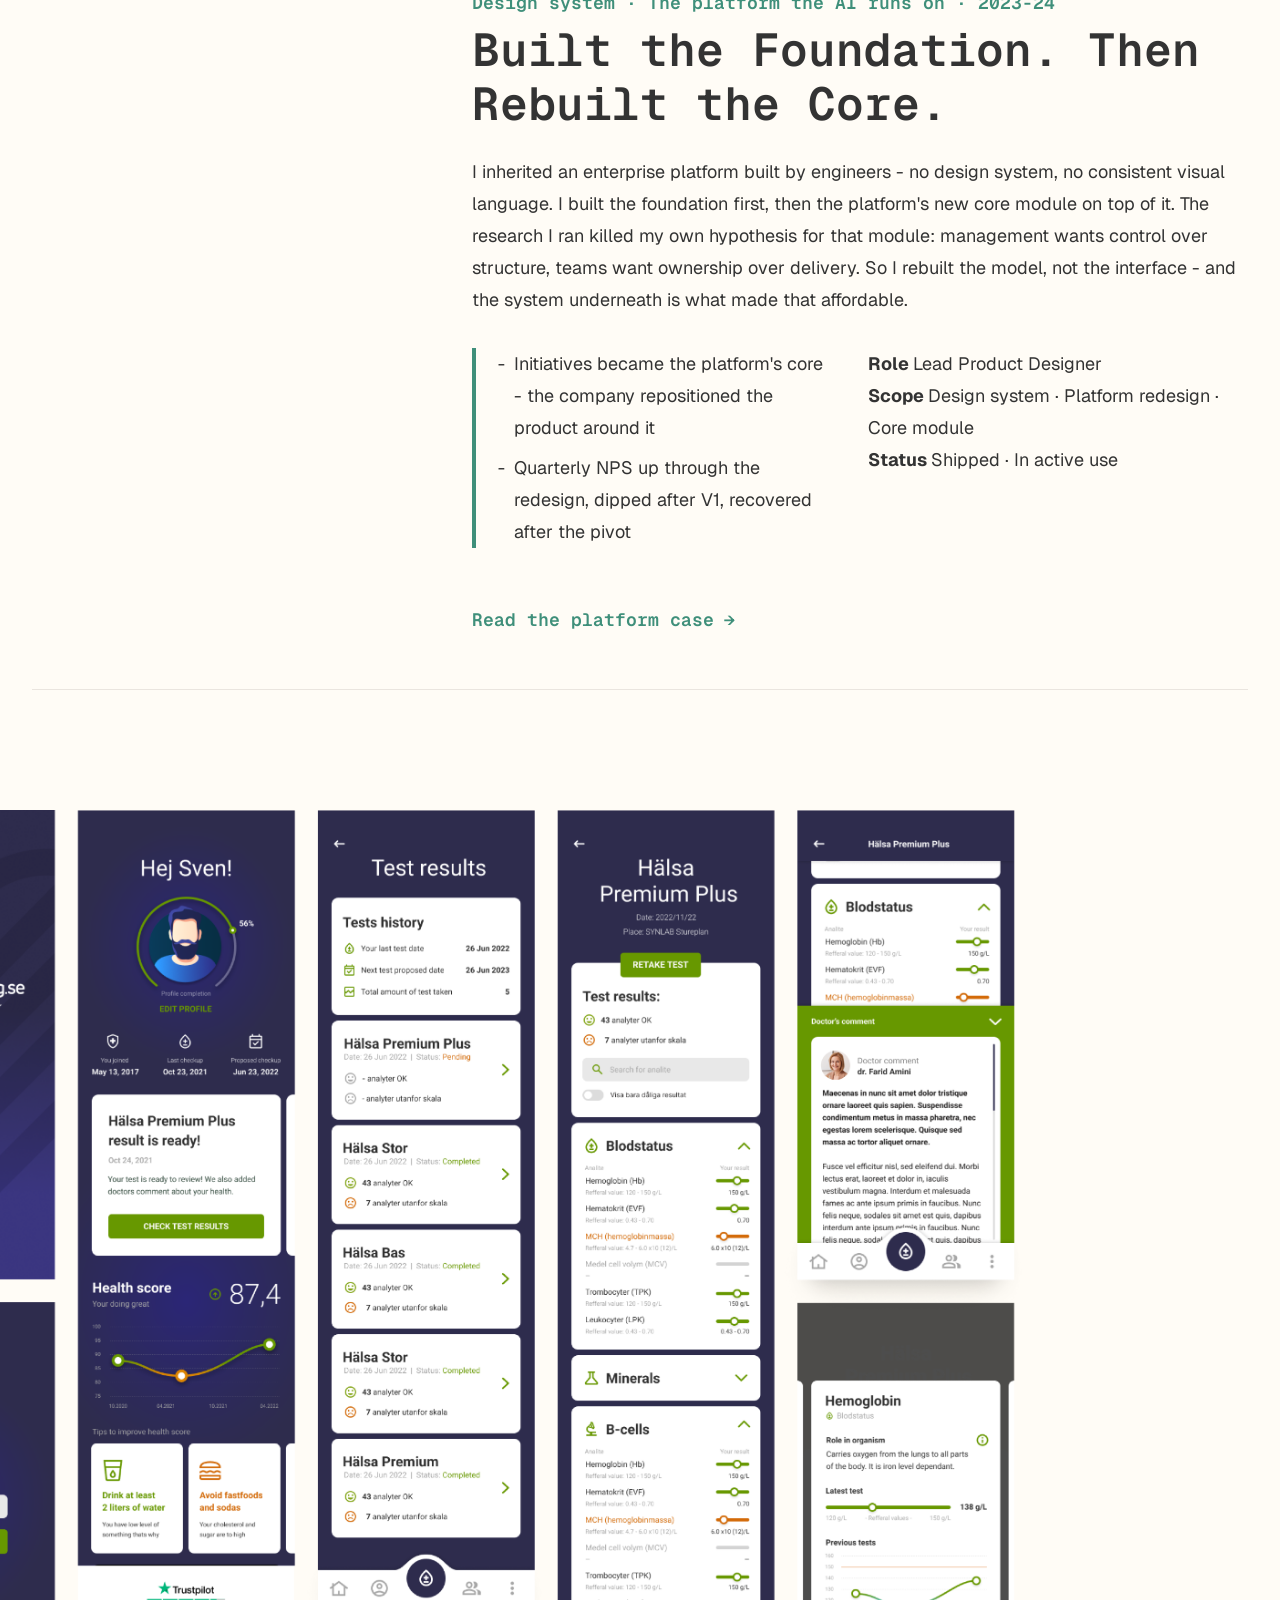
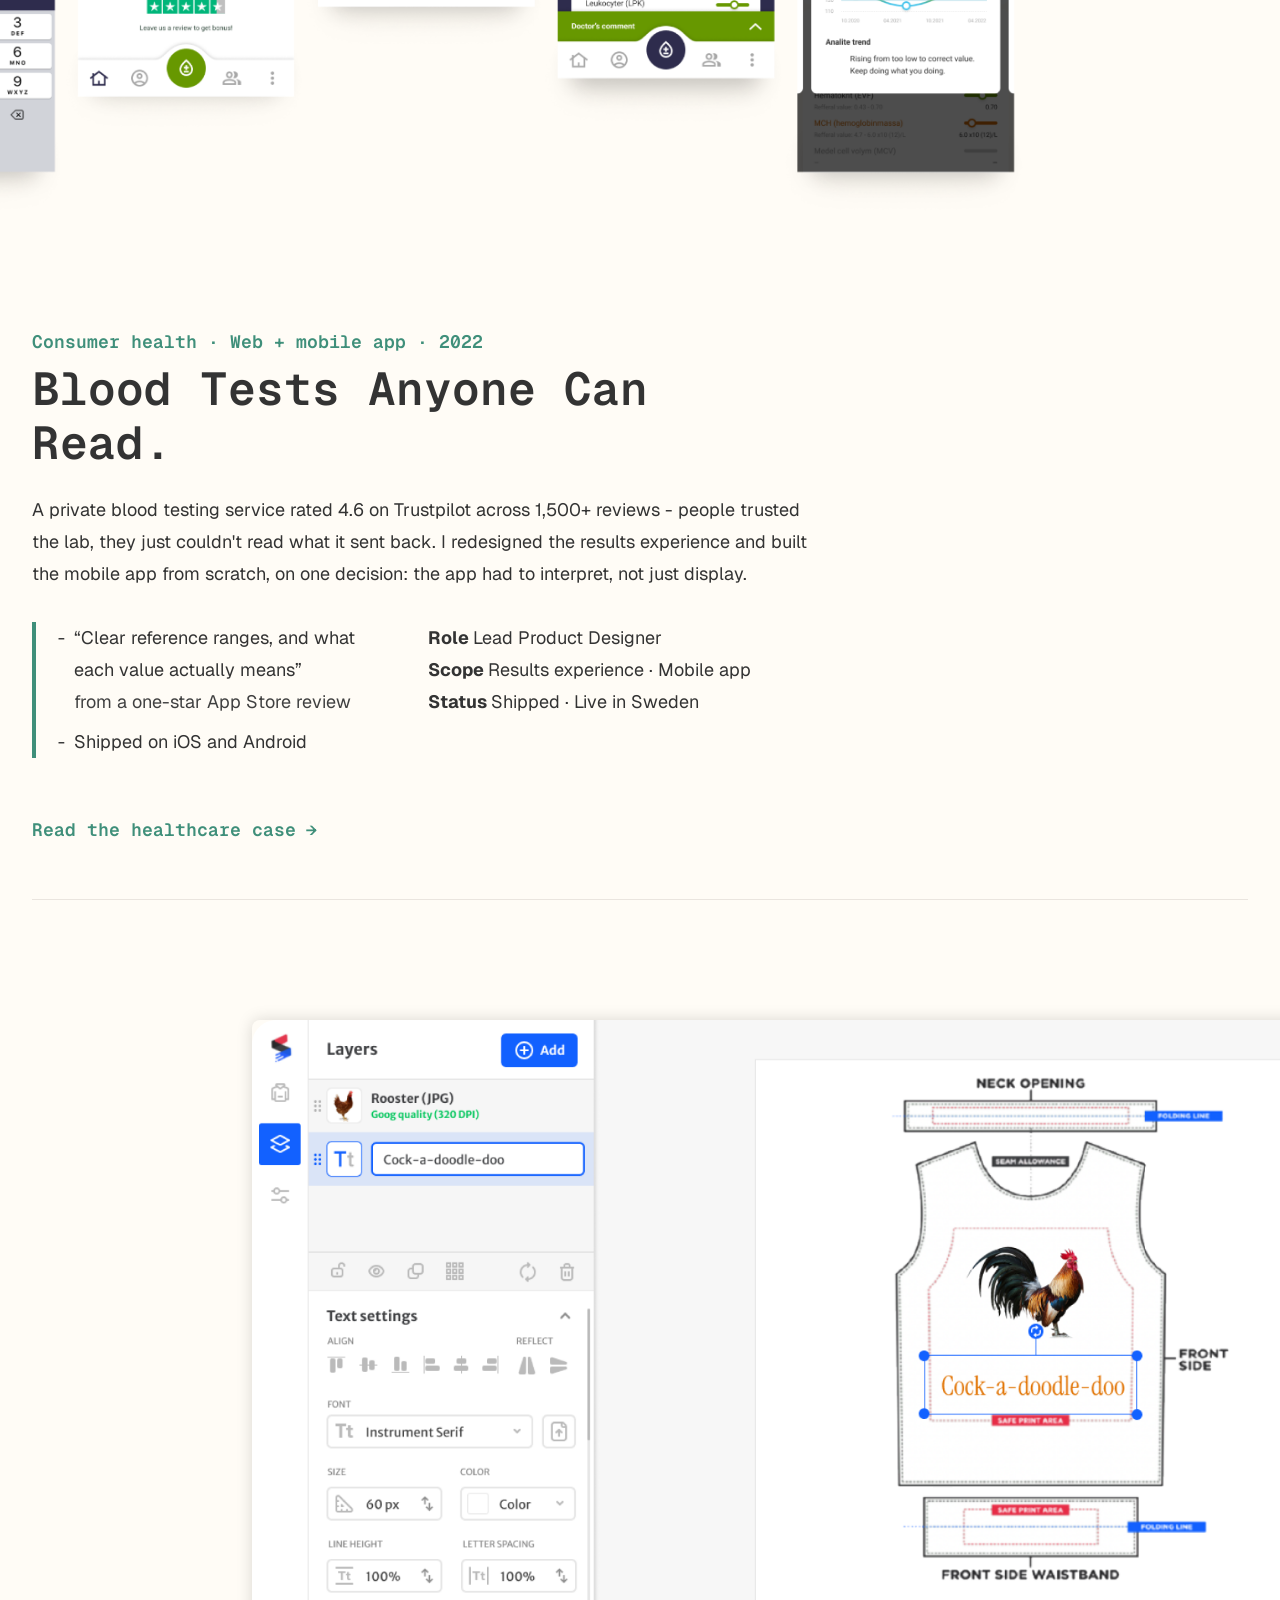
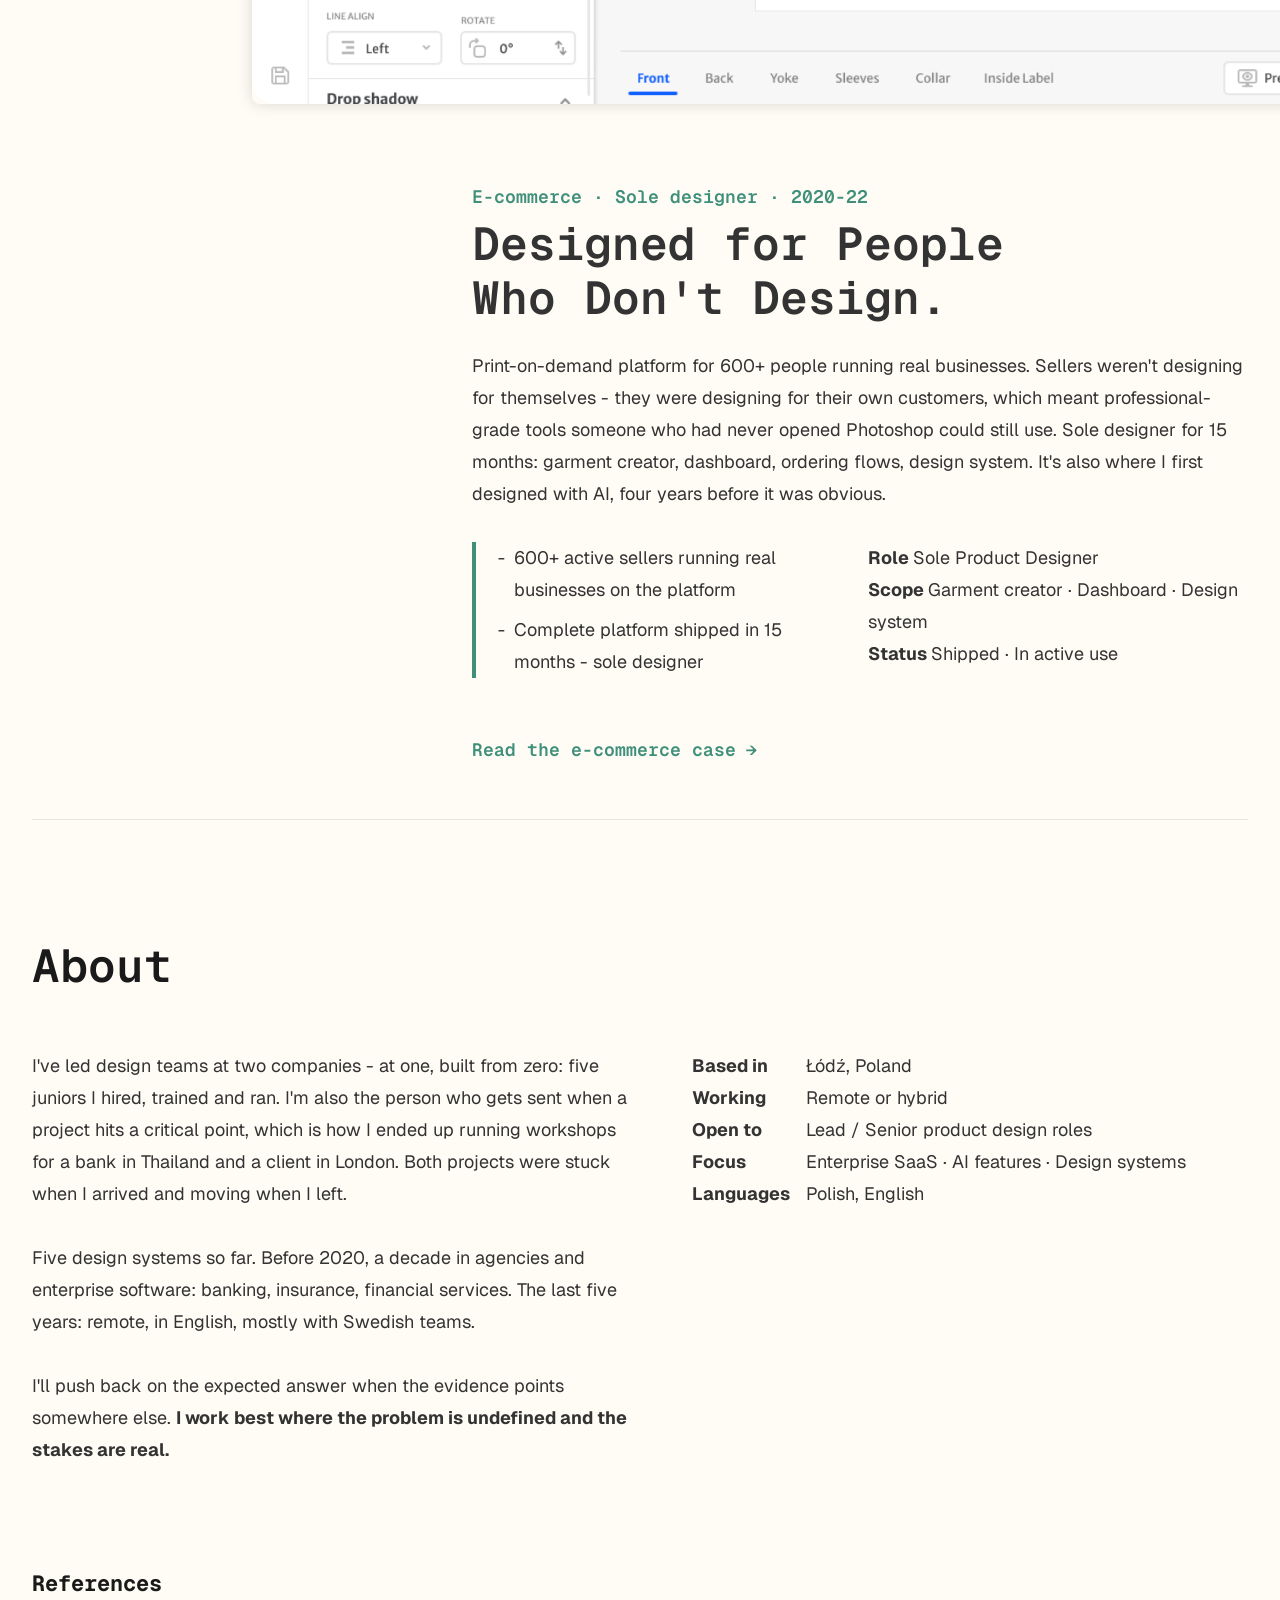
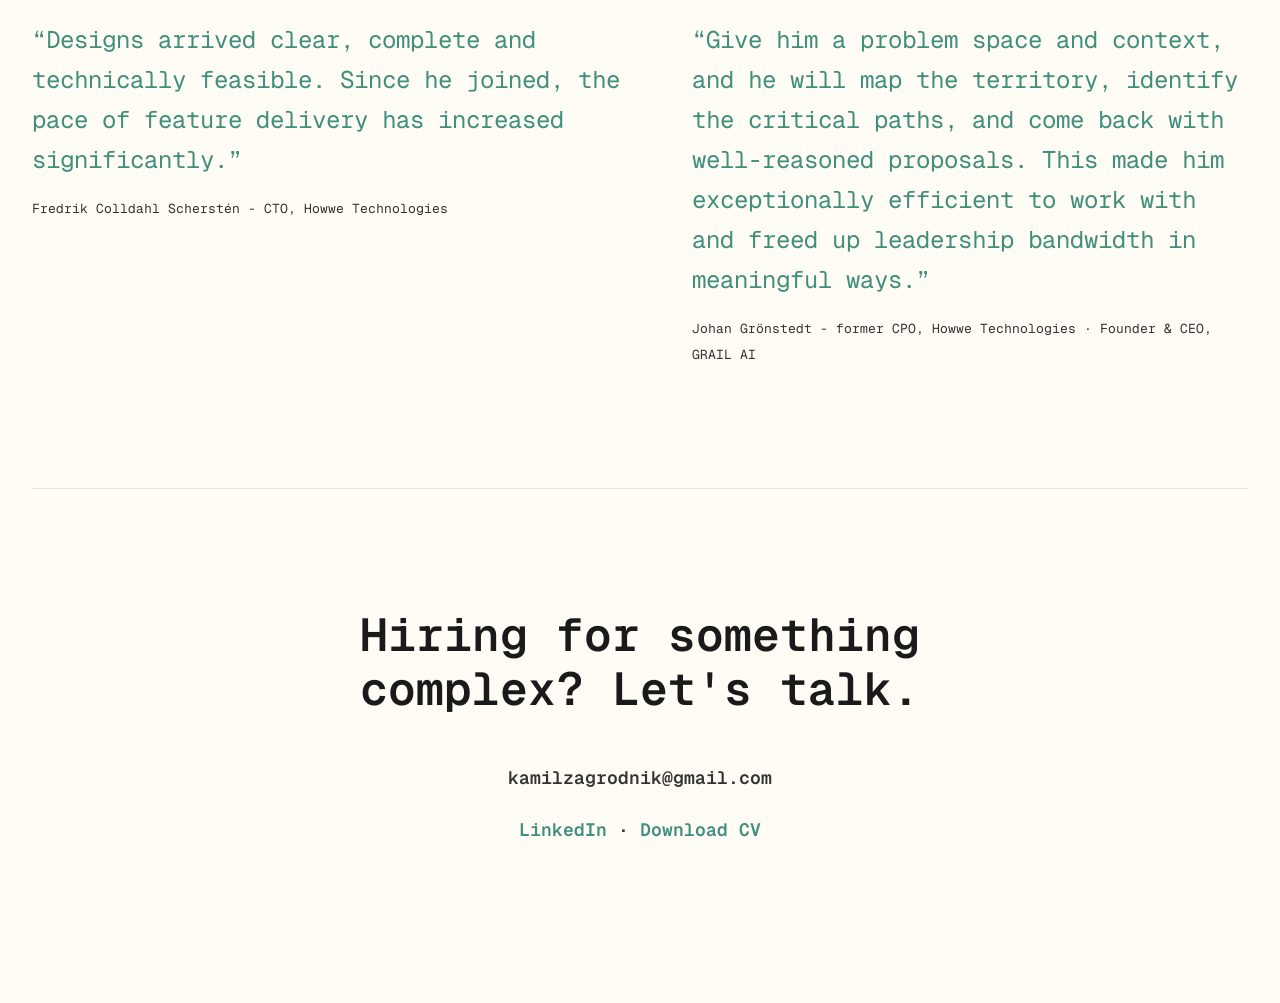
==== commit 31d29c3c: "Stop About from echoing the reference verbatim The new second reference says "give him a problem spa" ====
--- a/index.html
+++ b/index.html
@@ -227,8 +227,7 @@
           <p>Five design systems so far. Before 2020, a decade in agencies and enterprise software:
             banking, insurance, financial services. The last five years: remote, in English, mostly
             with Swedish teams.</p>
-          <p>I don't wait to be handed a brief. Give me a problem space and I come back with a
-            proposal - and I'll argue for it when it isn't the one that was expected.
+          <p>I'll push back on the expected answer when the evidence points somewhere else.
             <strong>I work best where the problem is undefined and the stakes are real.</strong></p>
         </div>
 
